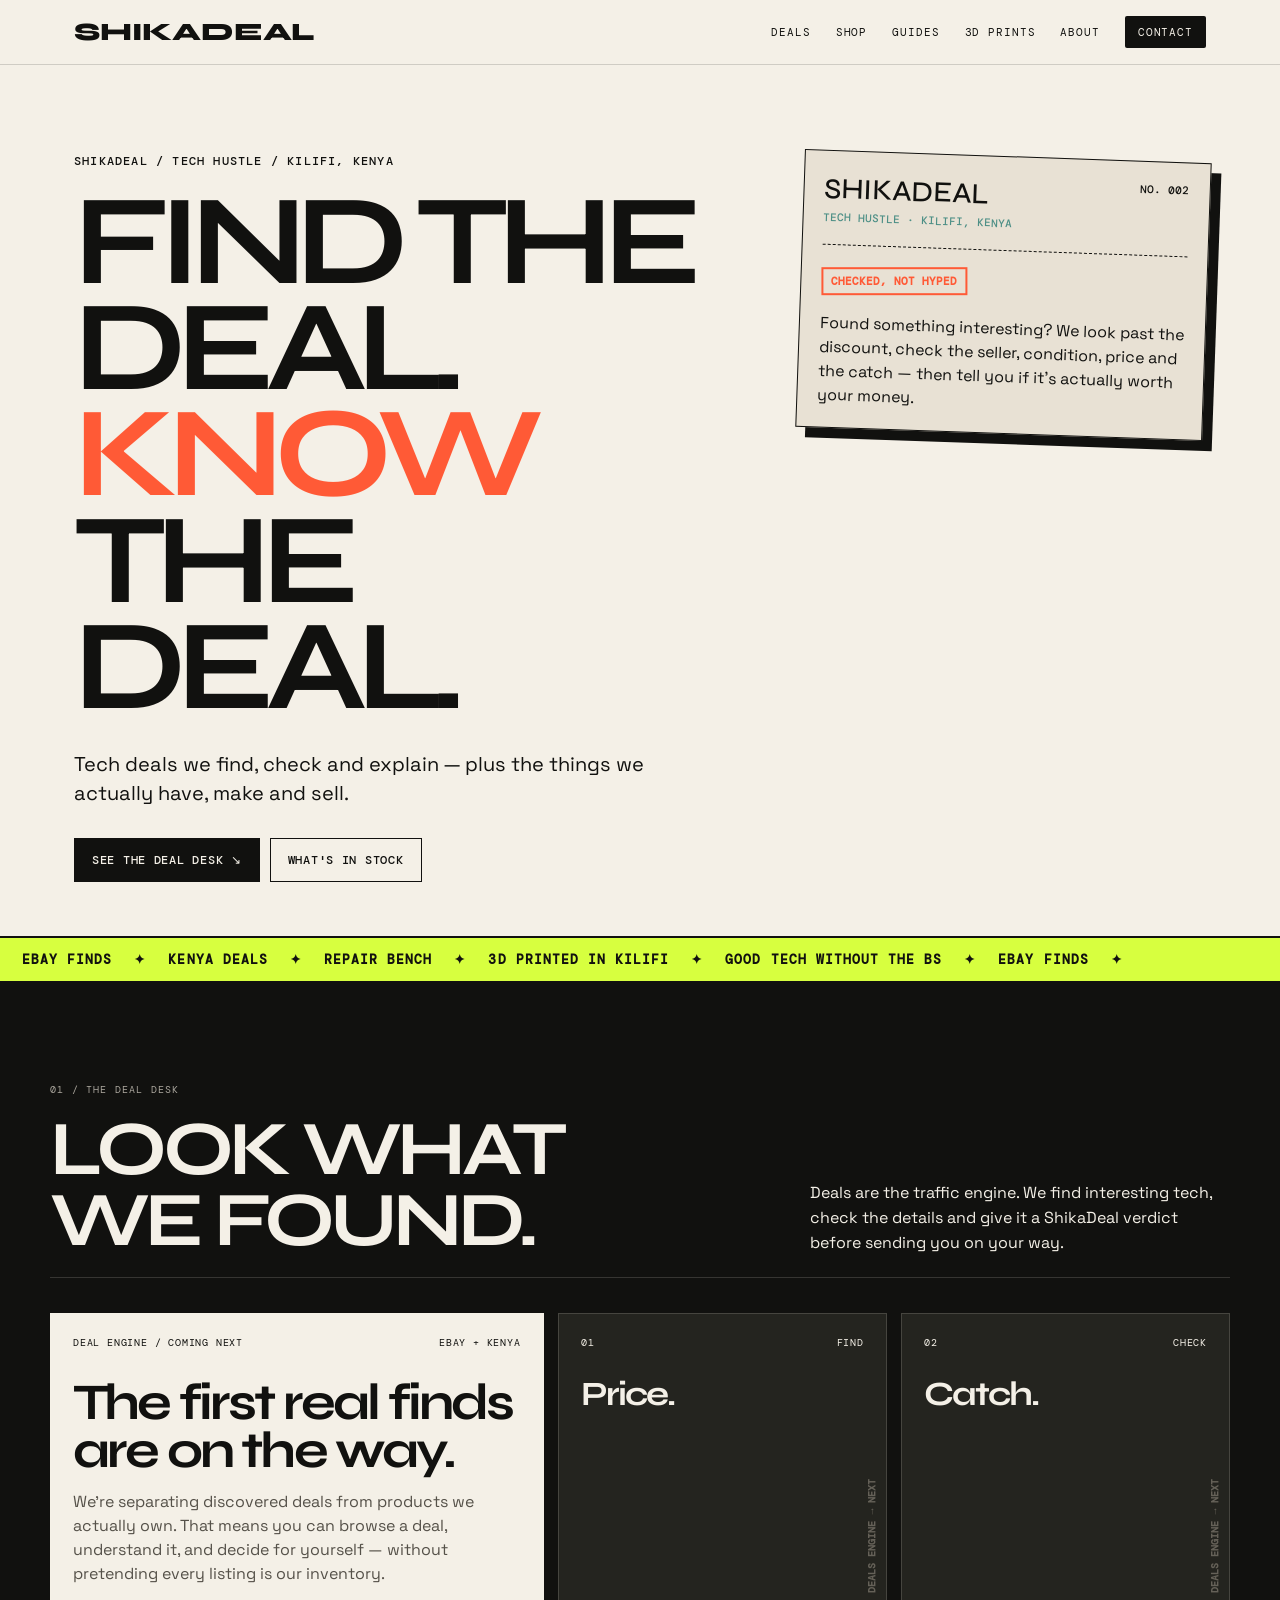
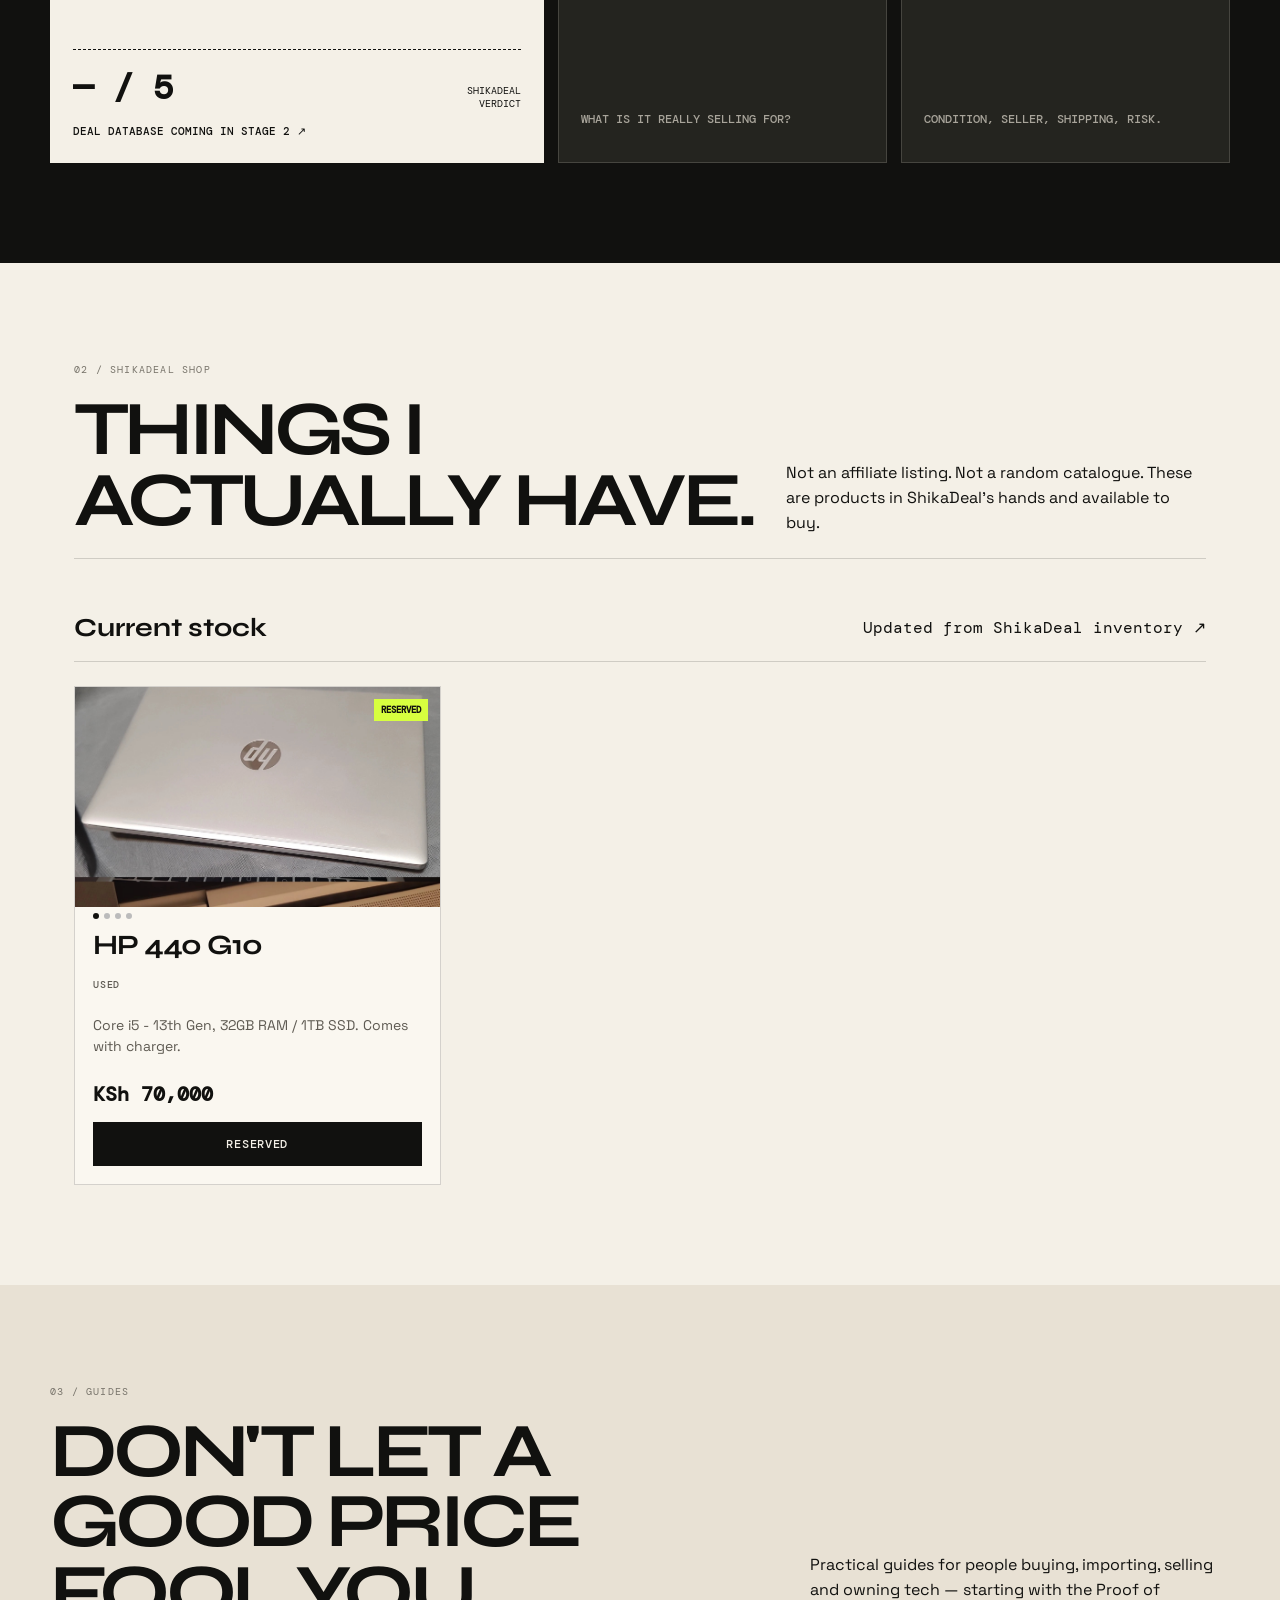
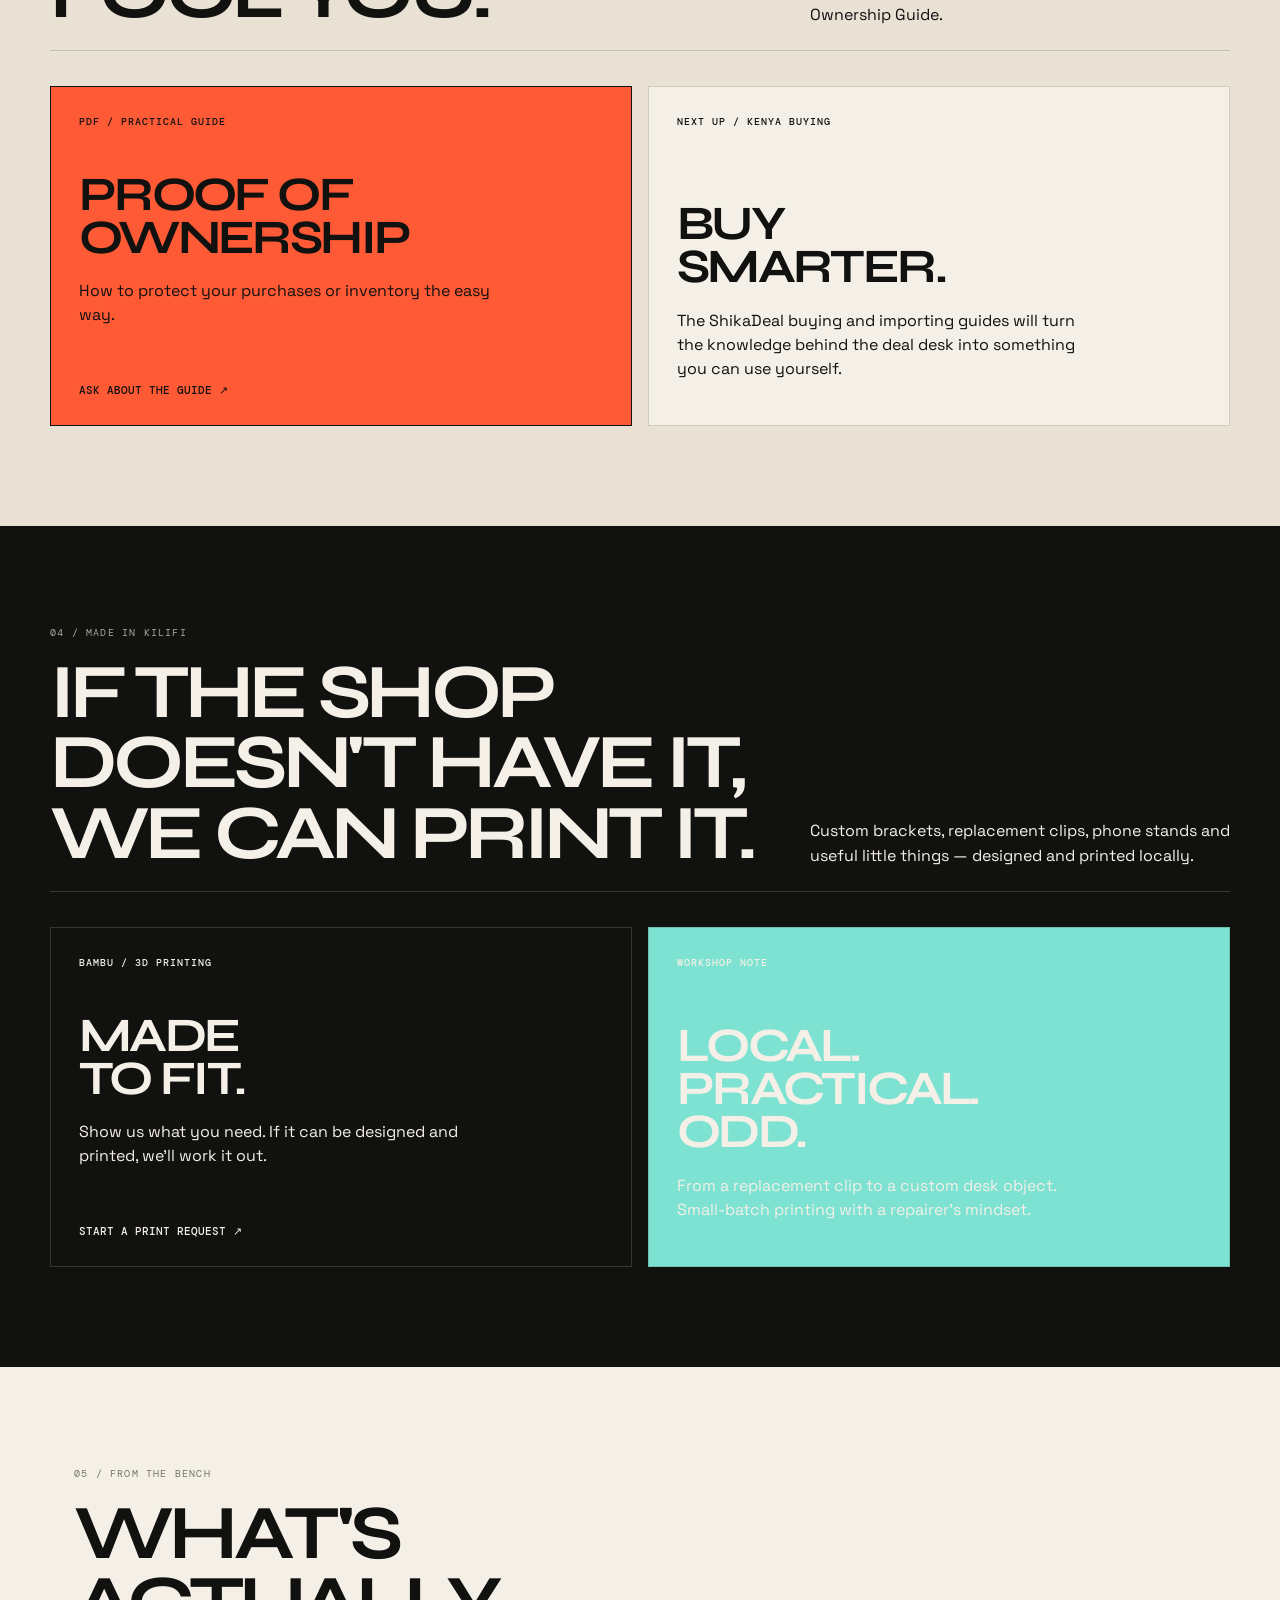
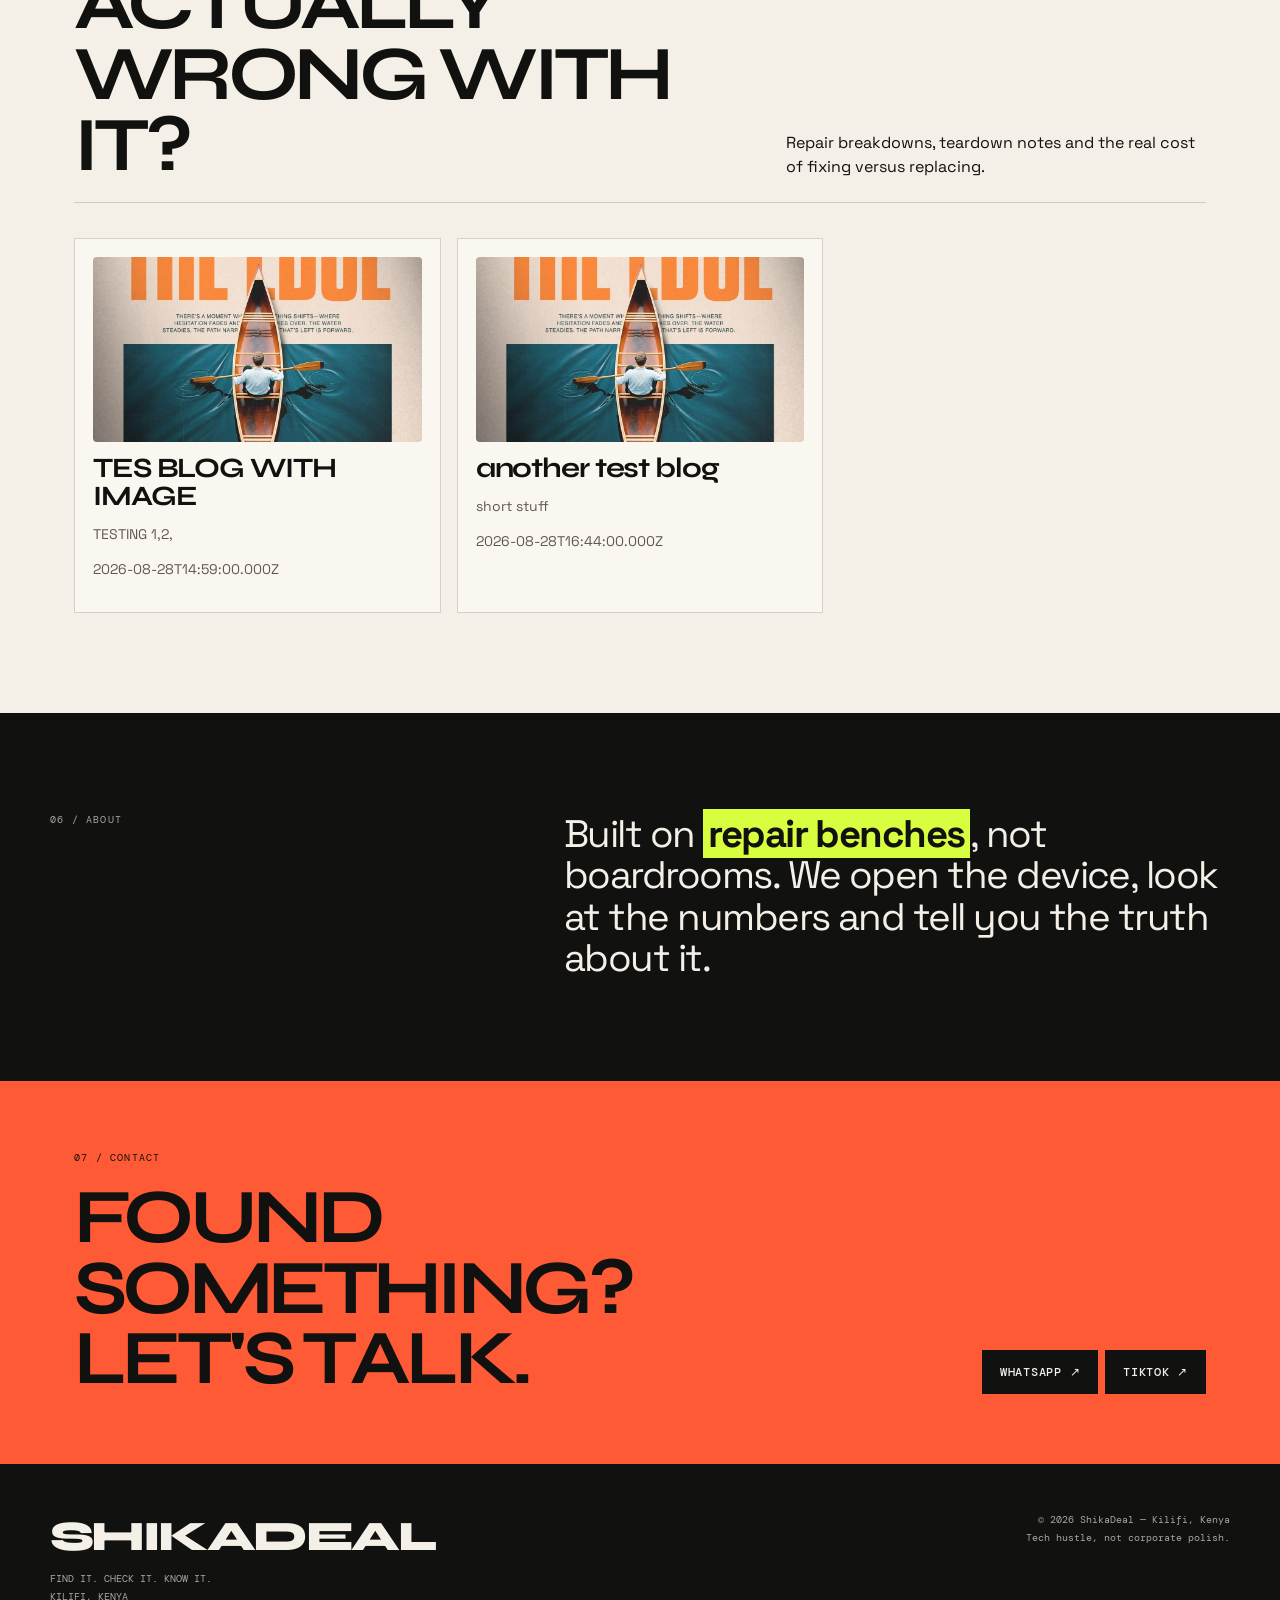
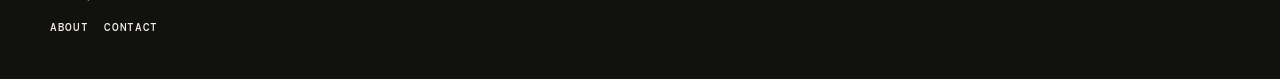
==== index.html @ 1443baba "Update index.html" ====
<!DOCTYPE html>
<html lang="en">
<head>
<meta charset="UTF-8">
<meta name="viewport" content="width=device-width, initial-scale=1.0">
<meta name="description" content="ShikaDeal — tech deals found, checked and explained from Kilifi, Kenya.">
<title>ShikaDeal — Find the deal. Know the deal.</title>
<link rel="icon" type="image/png" sizes="32x32" href="favicon-32x32.png">
<link rel="icon" type="image/png" sizes="16x16" href="favicon-16x16.png">
<link rel="icon" href="favicon.ico" sizes="any">
<link rel="apple-touch-icon" sizes="180x180" href="apple-touch-icon.png">
<link rel="icon" type="image/png" sizes="192x192" href="android-chrome-192x192.png">
<link rel="preconnect" href="https://fonts.googleapis.com">
<link rel="preconnect" href="https://fonts.gstatic.com" crossorigin>
<link href="https://fonts.googleapis.com/css2?family=DM+Mono:wght@400;500&family=Space+Grotesk:wght@400;500;600;700&family=Syne:wght@600;700;800&display=swap" rel="stylesheet">
<style>
:root{--ink:#11110f;--ink2:#191916;--paper:#f4f0e7;--paper2:#e8e1d4;--acid:#d7ff3f;--orange:#ff5a36;--blue:#7de2d1;--muted:#77736a;--line:rgba(17,17,15,.16);--darkline:rgba(244,240,231,.16)}
*{box-sizing:border-box}html{scroll-behavior:smooth;overflow-x:hidden}body{margin:0;background:var(--paper);color:var(--ink);font-family:'Space Grotesk',sans-serif;overflow-x:hidden;max-width:100vw}a{color:inherit}.mono,.eyebrow,.nav-meta,.deal-meta,.score-label,.stock-label,.footer-meta{font-family:'DM Mono',monospace}button{font:inherit}.site-header{position:sticky;top:0;z-index:50;background:rgba(244,240,231,.93);backdrop-filter:blur(14px);border-bottom:1px solid var(--line)}.nav{max-width:1180px;margin:auto;padding:16px 24px;display:flex;align-items:center;justify-content:space-between;gap:28px}.logo{font-family:'Syne',sans-serif;font-weight:800;font-size:25px;letter-spacing:-.2px;text-decoration:none}.nav-links{display:flex;gap:25px;align-items:center}.nav-links a{font-family:'DM Mono',monospace;font-size:11px;text-decoration:none;text-transform:uppercase;letter-spacing:.08em}.nav-links a:hover{text-decoration:underline;text-underline-offset:5px}.nav-cta{background:var(--ink);color:var(--paper);padding:9px 13px;border-radius:2px}.hero{max-width:1180px;margin:auto;padding:76px 24px 54px;display:grid;grid-template-columns:1.25fr .75fr;gap:48px;min-height:690px;align-items:end}.hero-kicker{font:500 12px 'DM Mono',monospace;text-transform:uppercase;letter-spacing:.1em;margin-bottom:20px}.hero h1{font-family:'Syne',sans-serif;font-size:clamp(64px,10vw,142px);line-height:.83;letter-spacing:-.075em;margin:0;max-width:850px}.hero h1 em{font-style:normal;color:var(--orange)}.hero-sub{font-size:20px;line-height:1.45;max-width:620px;margin:30px 0}.hero-actions{display:flex;gap:10px;flex-wrap:wrap}.btn{display:inline-flex;align-items:center;justify-content:center;gap:10px;padding:13px 17px;background:var(--ink);color:var(--paper);text-decoration:none;font:500 12px 'DM Mono',monospace;text-transform:uppercase;letter-spacing:.06em;border:1px solid var(--ink)}.btn:hover{transform:translateY(-2px)}.btn.alt{background:transparent;color:var(--ink)}.hero-ticket{align-self:start;margin-top:15px;border:1px solid var(--ink);background:var(--paper2);padding:20px;transform:rotate(2deg);box-shadow:10px 10px 0 var(--ink)}.ticket-top{display:flex;justify-content:space-between;font:500 11px 'DM Mono',monospace}.ticket-brand{font-family:'Syne',sans-serif;font-size:29px}.ticket-rule{border:0;border-top:1px dashed var(--ink);margin:20px 0}.stamp{display:inline-block;border:2px solid var(--orange);color:var(--orange);padding:5px 8px;font:700 11px 'DM Mono',monospace;transform:rotate(-2deg)}.ticket-copy{font-size:16px;line-height:1.5;margin:18px 0 0}.marquee{background:var(--acid);border-top:2px solid var(--ink);border-bottom:2px solid var(--ink);overflow:hidden;white-space:nowrap}.marquee-inner{display:inline-block;padding:13px 0;font:700 13px 'DM Mono',monospace;text-transform:uppercase;letter-spacing:.08em;animation:scroll 28s linear infinite}.marquee-inner span{margin:0 22px}@keyframes scroll{to{transform:translateX(-30%)}}.section{max-width:1180px;margin:auto;padding:100px 24px}.section.dark{max-width:none;background:var(--ink);color:var(--paper)}.section.dark>.section-inner{max-width:1180px;margin:auto}.section.tint{max-width:none;background:var(--paper2)}.section.tint>.section-inner{max-width:1180px;margin:auto}.eyebrow{font-size:10px;text-transform:uppercase;letter-spacing:.12em;color:var(--muted);margin:0 0 18px}.dark .eyebrow{color:#aaa69d}.section-head{display:flex;justify-content:space-between;align-items:end;gap:30px;border-bottom:1px solid var(--line);padding-bottom:22px;margin-bottom:35px}.dark .section-head{border-color:var(--darkline)}h2{font-family:'Syne',sans-serif;font-size:clamp(42px,6vw,78px);line-height:.92;letter-spacing:-.06em;margin:0;max-width:760px}.section-intro{max-width:420px;line-height:1.55;margin:0}.deal-board{display:grid;grid-template-columns:1.5fr 1fr 1fr;gap:14px}.deal-card{min-height:330px;border:1px solid var(--darkline);padding:22px;display:flex;flex-direction:column;justify-content:space-between;position:relative;overflow:hidden}.deal-card.featured{background:var(--paper);color:var(--ink);min-height:450px}.deal-card.placeholder{background:#24241f}.deal-card.placeholder:after{content:'DEALS ENGINE → NEXT';position:absolute;right:-42px;top:48%;font:700 10px 'DM Mono',monospace;transform:rotate(-90deg);color:#656158}.deal-meta{font-size:10px;text-transform:uppercase;letter-spacing:.08em;display:flex;justify-content:space-between;gap:10px}.deal-card h3{font-family:'Syne',sans-serif;font-size:clamp(30px,4vw,58px);line-height:.92;letter-spacing:-.055em;margin:30px 0 10px}.deal-card:not(.featured) h3{font-size:34px}.deal-card p{line-height:1.5;color:#a8a49a}.featured p{color:#555149}.score{display:flex;align-items:end;justify-content:space-between;border-top:1px dashed currentColor;padding-top:15px}.score-number{font:700 34px 'DM Mono',monospace}.score-label{font-size:10px;text-transform:uppercase;max-width:100px;text-align:right}.deal-note{font:500 12px 'DM Mono',monospace;text-transform:uppercase}.deal-cta{display:inline-flex;margin-top:14px;font:500 11px 'DM Mono',monospace;text-transform:uppercase;text-decoration:none}.deal-cta:hover{text-decoration:underline}.shop-grid{display:grid;grid-template-columns:repeat(3,1fr);gap:16px}.shop-intro{grid-column:span 3;display:flex;justify-content:space-between;align-items:center;padding:18px 0;border-bottom:1px solid var(--line);margin-bottom:8px}.shop-intro strong{font-family:'Syne',sans-serif;font-size:26px}.grid{display:grid;grid-template-columns:repeat(3,1fr);gap:16px}.card{border:1px solid var(--line);background:#faf7f0;padding:18px;position:relative}.product-card{display:flex;flex-direction:column}.product-gallery{display:flex;overflow-x:auto;overflow-y:hidden;height:220px;background:var(--paper2);margin:-18px -18px 18px;scroll-snap-type:x mandatory;-webkit-overflow-scrolling:touch;scrollbar-width:none}.product-gallery::-webkit-scrollbar{display:none}.product-gallery img{width:100%;min-width:100%;height:220px;object-fit:cover;scroll-snap-align:start}.gallery-dots{display:flex;gap:5px;margin:-12px 0 12px}.gallery-dots span{width:6px;height:6px;border-radius:50%;background:#bbb}.gallery-dots span.active{background:var(--ink)}.tag-corner{position:absolute;right:12px;top:12px;padding:5px 7px;background:var(--acid);font:700 9px 'DM Mono',monospace;z-index:2}.card h3{font-family:'Syne',sans-serif;font-size:28px;line-height:1;margin:0 0 9px;letter-spacing:-.04em}.card p{font-size:14px;line-height:1.5;color:#5e5a52}.condition{font:500 10px 'DM Mono',monospace!important;text-transform:uppercase;letter-spacing:.08em}.price{font:700 20px 'DM Mono',monospace;margin:10px 0 15px}.whatsapp-btn{display:inline-flex;width:max-content;padding:10px 13px;text-decoration:none;background:var(--ink);color:var(--paper);font:500 10px 'DM Mono',monospace;text-transform:uppercase}.manifesto{display:grid;grid-template-columns:.8fr 1.2fr;gap:70px;align-items:start}.manifesto-copy{font-size:clamp(25px,3vw,43px);line-height:1.08;letter-spacing:-.04em;margin:0}.manifesto-copy strong{background:var(--acid);color:var(--ink);padding:0 5px}.feature-grid{display:grid;grid-template-columns:1fr 1fr;gap:16px}.feature-card{min-height:340px;padding:28px;background:var(--paper);border:1px solid var(--line);display:flex;flex-direction:column;justify-content:space-between}.feature-card.dark-card{background:var(--ink);color:var(--paper);border-color:var(--darkline)}.feature-card.orange{background:var(--orange);color:var(--ink);border-color:var(--ink)}.feature-card h3{font-family:'Syne',sans-serif;font-size:48px;line-height:.9;letter-spacing:-.055em;margin:20px 0}.feature-card p{max-width:420px;line-height:1.5}.feature-mark{font:500 10px 'DM Mono',monospace;text-transform:uppercase;letter-spacing:.1em}.blog-grid{margin-top:35px}.contact-strip{max-width:none;background:var(--orange);border-top:2px solid var(--ink);border-bottom:2px solid var(--ink)}.contact-inner{max-width:1180px;margin:auto;padding:70px 24px;display:flex;justify-content:space-between;gap:30px;align-items:end}.contact-inner h2{max-width:720px}.contact-inner .btn{background:var(--ink);color:var(--paper);border-color:var(--ink)}footer{background:var(--ink);color:var(--paper);padding:45px 24px}.footer-inner{max-width:1180px;margin:auto;display:flex;justify-content:space-between;gap:20px;align-items:start}.footer-logo{font:800 clamp(26px,9vw,42px) 'Syne',sans-serif;letter-spacing:-.06em}.footer-meta{font-size:10px;color:#aaa69d;line-height:1.8;text-align:right}.footer-links{margin-top:14px;display:flex;gap:16px}.footer-links a{font:500 11px 'DM Mono',monospace;text-transform:uppercase;letter-spacing:.06em;text-decoration:none;color:var(--paper)}.footer-links a:hover{text-decoration:underline}.mobile-menu{display:none}
@media(max-width:850px){.nav{flex-direction:column;align-items:center;text-align:center;gap:10px}.nav-links{flex-wrap:wrap;justify-content:center;gap:14px 18px;font-size:10px}.nav-extra{display:none}.hero{grid-template-columns:1fr;padding-top:58px;min-height:auto}.hero-ticket{max-width:440px;margin:10px 0 0 12px}.deal-board{grid-template-columns:1fr}.deal-card,.deal-card.featured{min-height:330px}.shop-grid,.grid{grid-template-columns:1fr 1fr}.shop-intro{grid-column:span 2}.manifesto{grid-template-columns:1fr;gap:30px}.feature-grid{grid-template-columns:1fr}.contact-inner{align-items:start;flex-direction:column}}
@media(max-width:560px){.nav{padding:14px 18px}.hero,.section{padding-left:18px;padding-right:18px}.hero h1{font-size:clamp(58px,18vw,88px)}.hero-sub{font-size:17px}.section{padding-top:70px;padding-bottom:70px}.section-head{display:block}.section-intro{margin-top:20px}.shop-grid,.grid{grid-template-columns:1fr}.shop-intro{grid-column:span 1;display:block}.feature-card h3{font-size:40px}.contact-inner{padding-left:18px;padding-right:18px}.footer-inner{display:block}.footer-meta{text-align:left;margin-top:20px}}
<style>@media(max-width:560px){.lightbox{padding:12px}.lightbox img{max-width:100%;max-height:78vh}.lightbox-close,.lightbox-arrow{font-size:30px}}</style>
</style>
</head>
<body>
<header class="site-header"><div class="nav"><a class="logo" href="#top">SHIKADEAL</a><nav class="nav-links"><a href="#deals">Deals</a><a href="#shop">Shop</a><a href="#guides">Guides</a><a href="#prints">3D Prints</a><a class="nav-extra" href="#about">About</a><a class="nav-cta nav-extra" href="#contact">Contact</a></nav><span class="mobile-menu">KILIFI / KE</span></div></header>
<main>
<section class="hero" id="top"><div><p class="hero-kicker">ShikaDeal / Tech Hustle / Kilifi, Kenya</p><h1>FIND THE<br>DEAL.<br><em>KNOW</em> THE<br>DEAL.</h1><p class="hero-sub">Tech deals we find, check and explain — plus the things we actually have, make and sell.</p><div class="hero-actions"><a class="btn" href="#deals">See the deal desk ↘</a><a class="btn alt" href="#shop">What's in stock</a></div></div><aside class="hero-ticket"><div class="ticket-top"><span class="ticket-brand">SHIKADEAL</span><span>NO. 002</span></div><div class="ticket-top" style="margin-top:4px;color:#4d8f86">TECH HUSTLE · KILIFI, KENYA</div><hr class="ticket-rule"><span class="stamp">CHECKED, NOT HYPED</span><p class="ticket-copy">Found something interesting? We look past the discount, check the seller, condition, price and the catch — then tell you if it's actually worth your money.</p></aside></section>
<div class="marquee"><div class="marquee-inner"><span>EBAY FINDS</span>✦<span>KENYA DEALS</span>✦<span>REPAIR BENCH</span>✦<span>3D PRINTED IN KILIFI</span>✦<span>GOOD TECH WITHOUT THE BS</span>✦<span>EBAY FINDS</span>✦</div></div>
<section class="section dark" id="deals"><div class="section-inner"><div class="section-head"><div><p class="eyebrow">01 / The deal desk</p><h2>LOOK WHAT<br>WE FOUND.</h2></div><p class="section-intro">Deals are the traffic engine. We find interesting tech, check the details and give it a ShikaDeal verdict before sending you on your way.</p></div><div class="deal-board"><article class="deal-card featured"><div><div class="deal-meta"><span>Deal engine / Coming next</span><span>eBay + Kenya</span></div><h3>The first real finds are on the way.</h3><p>We're separating discovered deals from products we actually own. That means you can browse a deal, understand it, and decide for yourself — without pretending every listing is our inventory.</p></div><div><div class="score"><span class="score-number">— / 5</span><span class="score-label">ShikaDeal verdict</span></div><span class="deal-cta">Deal database coming in Stage 2 ↗</span></div></article><article class="deal-card placeholder"><div><div class="deal-meta"><span>01</span><span>Find</span></div><h3>Price.</h3></div><p class="deal-note">What is it really selling for?</p></article><article class="deal-card placeholder"><div><div class="deal-meta"><span>02</span><span>Check</span></div><h3>Catch.</h3></div><p class="deal-note">Condition, seller, shipping, risk.</p></article></div></div></section>
<section class="section" id="shop"><div class="section-head"><div><p class="eyebrow">02 / ShikaDeal shop</p><h2>THINGS I<br>ACTUALLY HAVE.</h2></div><p class="section-intro">Not an affiliate listing. Not a random catalogue. These are products in ShikaDeal's hands and available to buy.</p></div><div class="shop-grid"><div class="shop-intro"><strong>Current stock</strong><span class="stock-label">Updated from ShikaDeal inventory ↗</span></div><div class="grid" id="product-grid" style="grid-column:1/-1"></div></div></section>
<section class="section tint" id="guides"><div class="section-inner"><div class="section-head"><div><p class="eyebrow">03 / Guides</p><h2>DON'T LET A<br>GOOD PRICE FOOL YOU.</h2></div><p class="section-intro">Practical guides for people buying, importing, selling and owning tech — starting with the Proof of Ownership Guide.</p></div><div class="feature-grid"><article class="feature-card orange"><span class="feature-mark">PDF / PRACTICAL GUIDE</span><div><h3>PROOF OF<br>OWNERSHIP</h3><p>How to protect your purchases or inventory the easy way.</p></div><a class="deal-cta" href="#contact">Ask about the guide ↗</a></article><article class="feature-card"><span class="feature-mark">NEXT UP / KENYA BUYING</span><div><h3>BUY<br>SMARTER.</h3><p>The ShikaDeal buying and importing guides will turn the knowledge behind the deal desk into something you can use yourself.</p></div></article></div></div></section>
<section class="section dark" id="prints"><div class="section-inner"><div class="section-head"><div><p class="eyebrow">04 / Made in Kilifi</p><h2>IF THE SHOP<br>DOESN'T HAVE IT,<br>WE CAN PRINT IT.</h2></div><p class="section-intro">Custom brackets, replacement clips, phone stands and useful little things — designed and printed locally.</p></div><div class="feature-grid"><article class="feature-card dark-card"><span class="feature-mark">BAMBU / 3D PRINTING</span><div><h3>MADE<br>TO FIT.</h3><p>Show us what you need. If it can be designed and printed, we'll work it out.</p></div><a class="deal-cta" href="#contact">Start a print request ↗</a></article><article class="feature-card" style="background:var(--blue)"><span class="feature-mark">WORKSHOP NOTE</span><div><h3>LOCAL.<br>PRACTICAL.<br>ODD.</h3><p>From a replacement clip to a custom desk object. Small-batch printing with a repairer's mindset.</p></div></article></div></div></section>
<section class="section" id="blog"><div class="section-head"><div><p class="eyebrow">05 / From the bench</p><h2>WHAT'S ACTUALLY<br>WRONG WITH IT?</h2></div><p class="section-intro">Repair breakdowns, teardown notes and the real cost of fixing versus replacing.</p></div><div class="grid blog-grid" id="blog-grid"><div class="card"><h3>Loading...</h3><p>Loading the latest posts.</p></div></div></section>
<section class="section dark" id="about"><div class="section-inner"><div class="manifesto"><p class="eyebrow">06 / About</p><p class="manifesto-copy">Built on <strong>repair benches</strong>, not boardrooms. We open the device, look at the numbers and tell you the truth about it.</p></div></div></section>
<section class="contact-strip" id="contact"><div class="contact-inner"><div><p class="eyebrow" style="color:#11110f">07 / Contact</p><h2>FOUND SOMETHING?<br>LET'S TALK.</h2></div><div><a class="btn" href="https://wa.me/254795761999" target="_blank" rel="noopener">WhatsApp ↗</a><a class="btn" style="margin-left:7px" href="https://www.tiktok.com/@shikadeal.com" target="_blank" rel="noopener">TikTok ↗</a></div></div></section>
</main>
<footer><div class="footer-inner"><div><div class="footer-logo">SHIKADEAL</div><div class="footer-meta" style="text-align:left;margin-top:8px">FIND IT. CHECK IT. KNOW IT.<br>KILIFI, KENYA</div><div class="footer-links"><a href="#about">About</a><a href="#contact">Contact</a></div></div><div class="footer-meta">© <span id="opened"></span><br>Tech hustle, not corporate polish.</div></div></footer>
<div class="lightbox" id="lightbox"><div class="lightbox-content"><button class="lightbox-close" id="lightbox-close" aria-label="Close">×</button><button class="lightbox-arrow lightbox-prev" id="lightbox-prev">‹</button><img id="lightbox-img" alt=""><button class="lightbox-arrow lightbox-next" id="lightbox-next">›</button><div class="lightbox-counter" id="lightbox-counter"></div></div></div>
<style>.lightbox{display:none;position:fixed;inset:0;background:rgba(0,0,0,.92);z-index:100;align-items:center;justify-content:center;padding:30px}.lightbox.open{display:flex}.lightbox-content{position:relative;max-width:1000px;width:100%;text-align:center}.lightbox img{max-width:90%;max-height:80vh}.lightbox-close,.lightbox-arrow{position:absolute;background:none;border:0;color:white;font-size:38px;cursor:pointer}.lightbox-close{right:0;top:-20px}.lightbox-prev{left:0;top:50%}.lightbox-next{right:0;top:50%}.lightbox-counter{color:white;font:12px 'DM Mono',monospace;margin-top:10px}</style><script>


    /* =======================================================
       FOOTER YEAR
    ======================================================== */

    const opened =
      document.getElementById('opened');


    const today =
      new Date();


    opened.textContent = today.getFullYear() + ' ShikaDeal — Kilifi, Kenya';



    /* =======================================================
       LIGHTBOX ELEMENTS
    ======================================================== */

    const lightbox =
      document.getElementById('lightbox');


    const lightboxImg =
      document.getElementById('lightbox-img');


    const lightboxClose =
      document.getElementById('lightbox-close');


    const lightboxPrev =
      document.getElementById('lightbox-prev');


    const lightboxNext =
      document.getElementById('lightbox-next');


    const lightboxCounter =
      document.getElementById(
        'lightbox-counter'
      );


    let currentImages = [];

    let currentImageIndex = 0;



    /* =======================================================
       LOAD PRODUCTS FROM JSON
    ======================================================== */

    async function loadProducts() {

      const productGrid =
        document.getElementById(
          'product-grid'
        );


      try {

        const response =
          await fetch(
            'data/products.json?v=' + Date.now(), {
              cache: 'no-store'
            });


        if (!response.ok) {

          throw new Error(
            'Could not load products.json'
          );

        }


        const products =
          await response.json();


        if (!Array.isArray(products)) {

          throw new Error(
            'products.json must contain an array'
          );

        }


        productGrid.innerHTML = '';


        if (products.length === 0) {

          productGrid.innerHTML = `
            <div class="card">
              <h3>No deals yet</h3>
              <p>
                New listings are being prepared.
                Check back soon.
              </p>
            </div>
          `;

          return;

        }


        products.forEach(product => {

          const card =
            createProductCard(product);


          productGrid.appendChild(card);

        });


        initialiseProductFeatures();


      } catch (error) {

        console.error(
          'Product loading error:',
          error
        );


        productGrid.innerHTML = `
          <div class="card">
            <h3>
              Deals temporarily unavailable
            </h3>

            <p>
              We're having trouble loading
              the current listings. Please
              check back shortly.
            </p>
          </div>
        `;

      }

    }

  /* =========================================================
   LOAD BLOG FROM JSON
========================================================= */

async function loadBlog() {

  const blogGrid =
    document.getElementById('blog-grid');


  try {

    const response =
      await fetch(
        'data/blog.json?v=' + Date.now(),
        {
          cache: 'no-store'
        }
      );


    if (!response.ok) {

      throw new Error(
        'Could not load blog.json'
      );

    }


    const posts =
      await response.json();


    if (!Array.isArray(posts)) {

      throw new Error(
        'blog.json must contain an array'
      );

    }


    blogGrid.innerHTML = '';


    /* ---------------------------------------------
       ONLY SHOW PUBLISHED POSTS
    --------------------------------------------- */

    const publishedPosts =
      posts.filter(
        post =>
          post.status === 'published'
      );


    if (!publishedPosts.length) {

      blogGrid.innerHTML = `
        <div class="card">
          <h3>No posts yet</h3>
          <p>
            New repair notes and buying guides
            are coming soon.
          </p>
        </div>
      `;

      return;

    }


    /* ---------------------------------------------
       DISPLAY POSTS
    --------------------------------------------- */

    publishedPosts.forEach(
      post => {

        const card =
          createBlogCard(post);

        blogGrid.appendChild(card);

      }
    );


  } catch (error) {

    console.error(
      'Blog loading error:',
      error
    );


    blogGrid.innerHTML = `
      <div class="card">
        <h3>
          Blog temporarily unavailable
        </h3>

        <p>
          We're having trouble loading
          the latest posts. Please check
          back shortly.
        </p>
      </div>
    `;

  }

}

  
  /* =========================================================
   CREATE BLOG CARD
========================================================= */

function createBlogCard(post) {

  const card =
    document.createElement('article');

  card.className =
    'card blog-card';


  /* ---------------------------------------------
     BLOG ID
  --------------------------------------------- */

  const blogId =
    post.id;

  if (
    blogId === undefined ||
    blogId === null ||
    blogId === ''
  ) {

    console.warn(
      'Blog post has no ID:',
      post
    );

  }


  /* ---------------------------------------------
     BLOG URL
  --------------------------------------------- */

  const blogUrl =
    `blog.html?id=${encodeURIComponent(blogId)}`;


  /* ---------------------------------------------
     COVER IMAGE
  --------------------------------------------- */

  if (post.coverImage) {

    const imageLink =
      document.createElement('a');

    imageLink.href =
      blogUrl;

    imageLink.setAttribute(
      'aria-label',
      `Read ${post.title || 'blog post'}`
    );


    const image =
      document.createElement('img');

    image.src =
      post.coverImage;

    image.alt =
      post.title || 'Blog post';

    image.loading =
      'lazy';

    image.decoding =
      'async';

    image.style.width =
      '100%';

    image.style.aspectRatio =
      '16 / 9';

    image.style.objectFit =
      'cover';

    image.style.borderRadius =
      '4px';

    image.style.display =
      'block';

    image.style.marginBottom =
      '12px';

    image.style.cursor =
      'pointer';


    imageLink.appendChild(image);

    card.appendChild(imageLink);

  }


  /* ---------------------------------------------
     TITLE
  --------------------------------------------- */

  const title =
    document.createElement('h3');


  const titleLink =
    document.createElement('a');

  titleLink.href =
    blogUrl;

  titleLink.textContent =
    post.title || 'Untitled post';

  titleLink.style.textDecoration =
    'none';

  titleLink.style.color =
    'inherit';


  titleLink.addEventListener(
    'mouseenter',
    () => {
      titleLink.style.color =
        'var(--signal)';
    }
  );


  titleLink.addEventListener(
    'mouseleave',
    () => {
      titleLink.style.color =
        'inherit';
    }
  );


  title.appendChild(titleLink);

  card.appendChild(title);


  /* ---------------------------------------------
     EXCERPT
  --------------------------------------------- */

  const description =
    document.createElement('p');


  description.textContent =
    post.excerpt ||
    post.description ||
    '';


  card.appendChild(description);


  /* ---------------------------------------------
     DATE
  --------------------------------------------- */

  if (post.date) {

    const date =
      document.createElement('p');


    date.className =
      'blog-date';


    date.textContent =
      formatBlogDate(
        post.date
      );


    card.appendChild(date);

  }


  return card;

}



  /* =========================================================
     BLOG DATE
  ========================================================= */
  
  function formatBlogDate(dateString){
  
    const date =
      new Date(dateString + 'T00:00:00');
  
    if(Number.isNaN(date.getTime())){
  
      return dateString;
  
    }
  
    return date.toLocaleDateString(
      'en-KE',
      {
        day:'numeric',
        month:'short',
        year:'numeric'
      }
    );
  
  }


    /* =======================================================
       CREATE PRODUCT CARD
    ======================================================== */

    function createProductCard(product) {

      const card =
        document.createElement('div');


      card.className =
        'card product-card';


      card.dataset.status =
        product.status || 'available';



      /* -----------------------------
         STATUS BADGE
      ----------------------------- */

      const badge =
        document.createElement('span');


      badge.className =
        'tag-corner status-badge';


      badge.textContent =
        getStatusLabel(
          product.status
        );


      card.appendChild(badge);



      /* -----------------------------
         GALLERY
      ----------------------------- */

      const gallery =
        document.createElement('div');


      gallery.className =
        'product-gallery';


      const images =
        Array.isArray(product.images)
          ? product.images
          : [];


      images.forEach(
        (image, index) => {

          const img =
            document.createElement('img');


          img.src =
            image;


          img.alt =
            `${product.name} image ${index + 1}`;


          img.loading =
            index === 0
              ? 'eager'
              : 'lazy';


          img.decoding =
            'async';


          gallery.appendChild(img);

        }
      );


      card.appendChild(gallery);



      /* -----------------------------
         DOTS
      ----------------------------- */

      if (images.length > 1) {

        const dots =
          document.createElement('div');


        dots.className =
          'gallery-dots';


        images.forEach(
          (image, index) => {

            const dot =
              document.createElement('span');


            if (index === 0) {

              dot.classList.add(
                'active'
              );

            }


            dot.setAttribute(
              'aria-label',
              `Show image ${index + 1}`
            );


            dots.appendChild(dot);

          }
        );


        card.appendChild(dots);

      }



      /* -----------------------------
         PRODUCT NAME
      ----------------------------- */

      const title =
        document.createElement('h3');


      title.textContent =
        product.name || 'Unnamed product';


      card.appendChild(title);



      /* -----------------------------
         CONDITION
      ----------------------------- */

      if (product.condition) {

        const condition =
          document.createElement('p');


        condition.className =
          'condition';


        condition.textContent =
          product.condition;


        card.appendChild(condition);

      }



      /* -----------------------------
         DESCRIPTION
      ----------------------------- */

      const description =
        document.createElement('p');


      description.textContent =
        product.description || '';


      card.appendChild(description);



      /* -----------------------------
         PRICE
      ----------------------------- */

      const price =
        document.createElement('span');


      price.className =
        'price';


      price.textContent =
        formatPrice(
          product.price
        );


      card.appendChild(price);



      /* -----------------------------
         WHATSAPP
      ----------------------------- */

      const whatsapp =
        document.createElement('a');


      whatsapp.className =
        'btn whatsapp-btn';


      whatsapp.textContent =
        'WhatsApp';


      whatsapp.href =
        '#';


      whatsapp.dataset.product =
        product.name || 'this item';


      whatsapp.dataset.price =
        formatPrice(
          product.price
        );


      whatsapp.target =
        '_blank';


      whatsapp.rel =
        'noopener';


      card.appendChild(whatsapp);


      return card;

    }



    /* =======================================================
       STATUS LABEL
    ======================================================== */

    function getStatusLabel(status) {

      if (status === 'sold') {

        return 'SOLD';

      }


      if (status === 'reserved') {

        return 'RESERVED';

      }


      return 'AVAILABLE';

    }



    /* =======================================================
       FORMAT PRICE
    ======================================================== */

    function formatPrice(price) {

      if (
        price === undefined ||
        price === null ||
        price === ''
      ) {

        return '';

      }


      const number =
        Number(price);


      if (Number.isNaN(number)) {

        return price;

      }


      return (
        'KSh ' +
        number.toLocaleString('en-KE')
      );

    }



    /* =======================================================
       INITIALISE EVERYTHING
    ======================================================== */

    function initialiseProductFeatures() {

      initialiseGalleries();

      initialiseWhatsApp();

      initialiseStatuses();

    }



    /* =======================================================
       SHOW LIGHTBOX IMAGE
    ======================================================== */

    function showLightboxImage(index) {

      if (!currentImages.length) {

        return;

      }


      currentImageIndex =
        index;


      const image =
        currentImages[
          currentImageIndex
        ];


      lightboxImg.src =
        image.src;


      lightboxImg.alt =
        image.alt;


      lightboxCounter.textContent =
        `${currentImageIndex + 1} / ${currentImages.length}`;


      if (currentImages.length <= 1) {

        lightboxPrev.style.display =
          'none';


        lightboxNext.style.display =
          'none';

      } else {

        lightboxPrev.style.display =
          'flex';


        lightboxNext.style.display =
          'flex';

      }

    }



    /* =======================================================
       INITIALISE GALLERIES
    ======================================================== */

    function initialiseGalleries() {

      document
        .querySelectorAll(
          '.product-gallery'
        )
        .forEach(gallery => {


          const images =
            Array.from(
              gallery.querySelectorAll('img')
            );


          if (!images.length) {

            gallery.style.display =
              'none';

            return;

          }



          /* -----------------------------
             IMAGE CLICK / LIGHTBOX
          ----------------------------- */

          images.forEach(
            (img, index) => {

              img.addEventListener(
                'click',
                event => {

                  event.stopPropagation();


                  currentImages =
                    images;


                  currentImageIndex =
                    index;


                  lightbox.classList.add(
                    'open'
                  );


                  showLightboxImage(
                    index
                  );

                }
              );

            }
          );



          /* -----------------------------
             DOTS
          ----------------------------- */

          const dotsContainer =
            gallery.nextElementSibling;


          if (
            !dotsContainer ||
            !dotsContainer.classList.contains(
              'gallery-dots'
            )
          ) {

            return;

          }


          const dots =
            Array.from(
              dotsContainer.querySelectorAll(
                'span'
              )
            );


          if (!dots.length) {

            return;

          }



          /* -----------------------------
             DETERMINE CURRENT IMAGE
          ----------------------------- */

          function updateDots() {

            if (!images.length) {

              return;

            }


            const firstImage =
              images[0];


            const imageWidth =
              firstImage.offsetWidth;


            if (!imageWidth) {

              return;

            }


            const gap =
              parseFloat(
                getComputedStyle(
                  gallery
                ).gap
              ) || 0;


            const step =
              imageWidth + gap;


            let index =
              Math.round(
                gallery.scrollLeft /
                step
              );


            if (index < 0) {

              index = 0;

            }


            if (
              index >= images.length
            ) {

              index =
                images.length - 1;

            }


            dots.forEach(
              (dot, dotIndex) => {

                dot.classList.toggle(
                  'active',
                  dotIndex === index
                );

              }
            );

          }



          gallery.addEventListener(
            'scroll',
            updateDots,
            {
              passive: true
            }
          );



          /* -----------------------------
             DOT CLICK
          ----------------------------- */

          dots.forEach(
            (dot, index) => {

              dot.addEventListener(
                'click',
                event => {

                  event.stopPropagation();


                  const image =
                    images[index];


                  if (!image) {

                    return;

                  }


                  gallery.scrollTo({

                    left:
                      image.offsetLeft,

                    behavior:
                      'smooth'

                  });

                }
              );

            }
          );


          updateDots();

        });

    }



    /* =======================================================
       LIGHTBOX NEXT
    ======================================================== */

    lightboxNext.addEventListener(
      'click',
      event => {

        event.stopPropagation();


        if (!currentImages.length) {

          return;

        }


        currentImageIndex++;


        if (
          currentImageIndex >=
          currentImages.length
        ) {

          currentImageIndex = 0;

        }


        showLightboxImage(
          currentImageIndex
        );

      }
    );



    /* =======================================================
       LIGHTBOX PREVIOUS
    ======================================================== */

    lightboxPrev.addEventListener(
      'click',
      event => {

        event.stopPropagation();


        if (!currentImages.length) {

          return;

        }


        currentImageIndex--;


        if (currentImageIndex < 0) {

          currentImageIndex =
            currentImages.length - 1;

        }


        showLightboxImage(
          currentImageIndex
        );

      }
    );



    /* =======================================================
       CLOSE LIGHTBOX
    ======================================================== */

    function closeLightbox() {

      lightbox.classList.remove(
        'open'
      );


      lightboxImg.src = '';

    }


    lightboxClose.addEventListener(
      'click',
      event => {

        event.stopPropagation();

        closeLightbox();

      }
    );


    lightbox.addEventListener(
      'click',
      event => {

        if (
          event.target === lightbox
        ) {

          closeLightbox();

        }

      }
    );


    document
      .querySelector(
        '.lightbox-content'
      )
      .addEventListener(
        'click',
        event => {

          if (
            event.target.classList.contains(
              'lightbox-content'
            )
          ) {

            closeLightbox();

          }

        }
      );



    /* =======================================================
       KEYBOARD CONTROLS
    ======================================================== */

    document.addEventListener(
      'keydown',
      event => {

        if (
          !lightbox.classList.contains(
            'open'
          )
        ) {

          return;

        }


        if (event.key === 'Escape') {

          closeLightbox();

        }


        if (event.key === 'ArrowRight') {

          lightboxNext.click();

        }


        if (event.key === 'ArrowLeft') {

          lightboxPrev.click();

        }

      }
    );



    /* =======================================================
       TOUCH / SWIPE LIGHTBOX
    ======================================================== */

    let touchStartX = 0;

    let touchEndX = 0;


    lightbox.addEventListener(
      'touchstart',
      event => {

        touchStartX =
          event.changedTouches[0].screenX;

      },
      {
        passive: true
      }
    );


    lightbox.addEventListener(
      'touchend',
      event => {

        touchEndX =
          event.changedTouches[0].screenX;


        handleSwipe();

      },
      {
        passive: true
      }
    );


    function handleSwipe() {

      const swipeDistance =
        touchEndX -
        touchStartX;


      if (
        Math.abs(swipeDistance) < 50
      ) {

        return;

      }


      if (swipeDistance < 0) {

        lightboxNext.click();

      }


      if (swipeDistance > 0) {

        lightboxPrev.click();

      }

    }



    /* =======================================================
       WHATSAPP PRODUCT LINKS
    ======================================================== */

    function initialiseWhatsApp() {

      document
        .querySelectorAll(
          '.whatsapp-btn'
        )
        .forEach(button => {


          const product =
            button.dataset.product;


          const price =
            button.dataset.price;


          const message =
            `Hi, I'm interested in the ${product} (${price}). Is it still available?`;


          button.href =
            `https://wa.me/254795761999?text=${
              encodeURIComponent(message)
            }`;

        });

    }



    /* =======================================================
       PRODUCT STATUS
    ======================================================== */

    function initialiseStatuses() {

      document
        .querySelectorAll(
          '.product-card'
        )
        .forEach(card => {


          const status =
            card.dataset.status;


          const badge =
            card.querySelector(
              '.status-badge'
            );


          const whatsapp =
            card.querySelector(
              '.whatsapp-btn'
            );


          if (!badge) {

            return;

          }



          /* -----------------------------
             AVAILABLE
          ----------------------------- */

          if (status === 'available') {

            badge.textContent =
              'AVAILABLE';

            return;

          }



          /* -----------------------------
             RESERVED
          ----------------------------- */

          if (status === 'reserved') {

            badge.textContent =
              'RESERVED';


            if (whatsapp) {

              whatsapp.textContent =
                'Reserved';


              whatsapp.classList.add(
                'reserved-btn'
              );


              whatsapp.removeAttribute(
                'href'
              );


              whatsapp.removeAttribute(
                'target'
              );


              whatsapp.removeAttribute(
                'rel'
              );


              whatsapp.classList.remove(
                'whatsapp-btn'
              );

            }


            return;

          }



          /* -----------------------------
             SOLD
          ----------------------------- */

          if (status === 'sold') {

            badge.textContent =
              'SOLD';


            if (whatsapp) {

              whatsapp.textContent =
                'Sold';


              whatsapp.classList.add(
                'sold-btn'
              );


              whatsapp.removeAttribute(
                'href'
              );


              whatsapp.removeAttribute(
                'target'
              );


              whatsapp.removeAttribute(
                'rel'
              );


              whatsapp.classList.remove(
                'whatsapp-btn'
              );

            }

          }

        });

    }



    /* =======================================================
       START WEBSITE
    ======================================================== */

    loadProducts();
    loadBlog();

  </script>
</body>
</html>
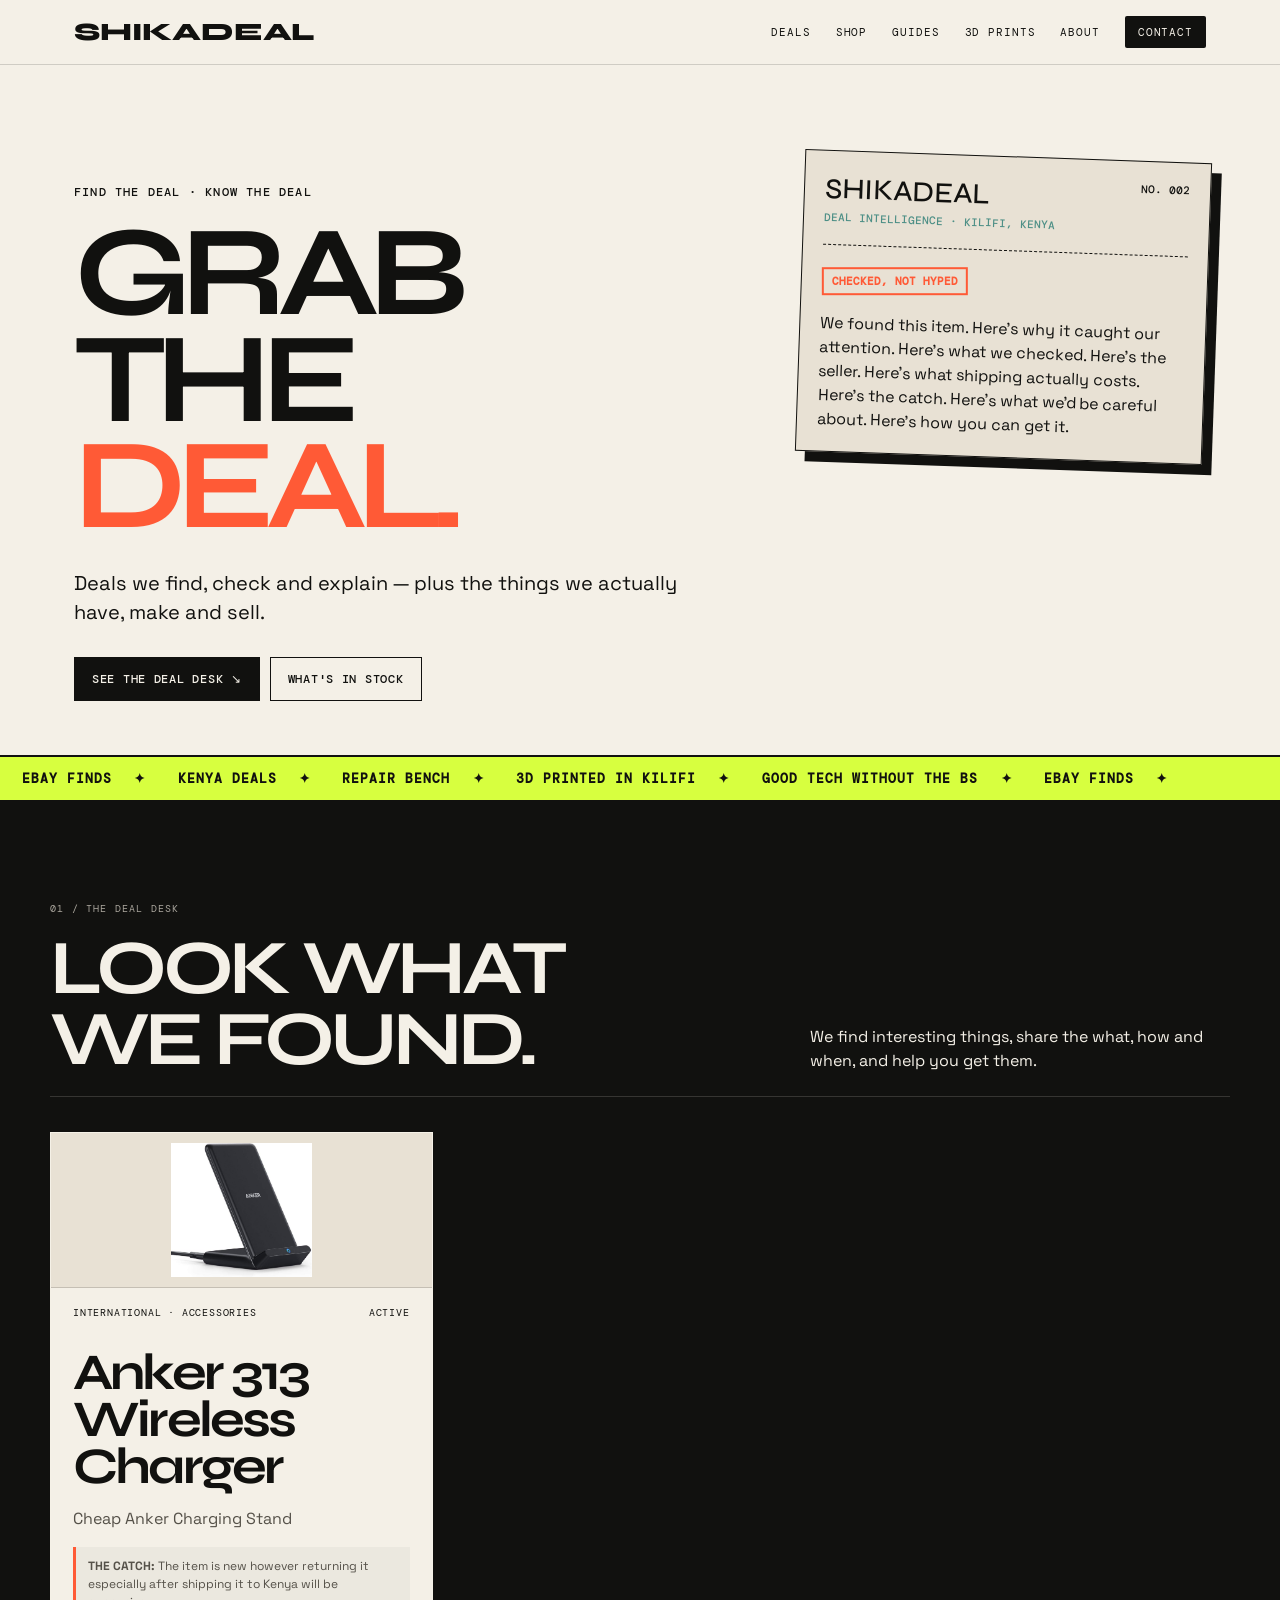
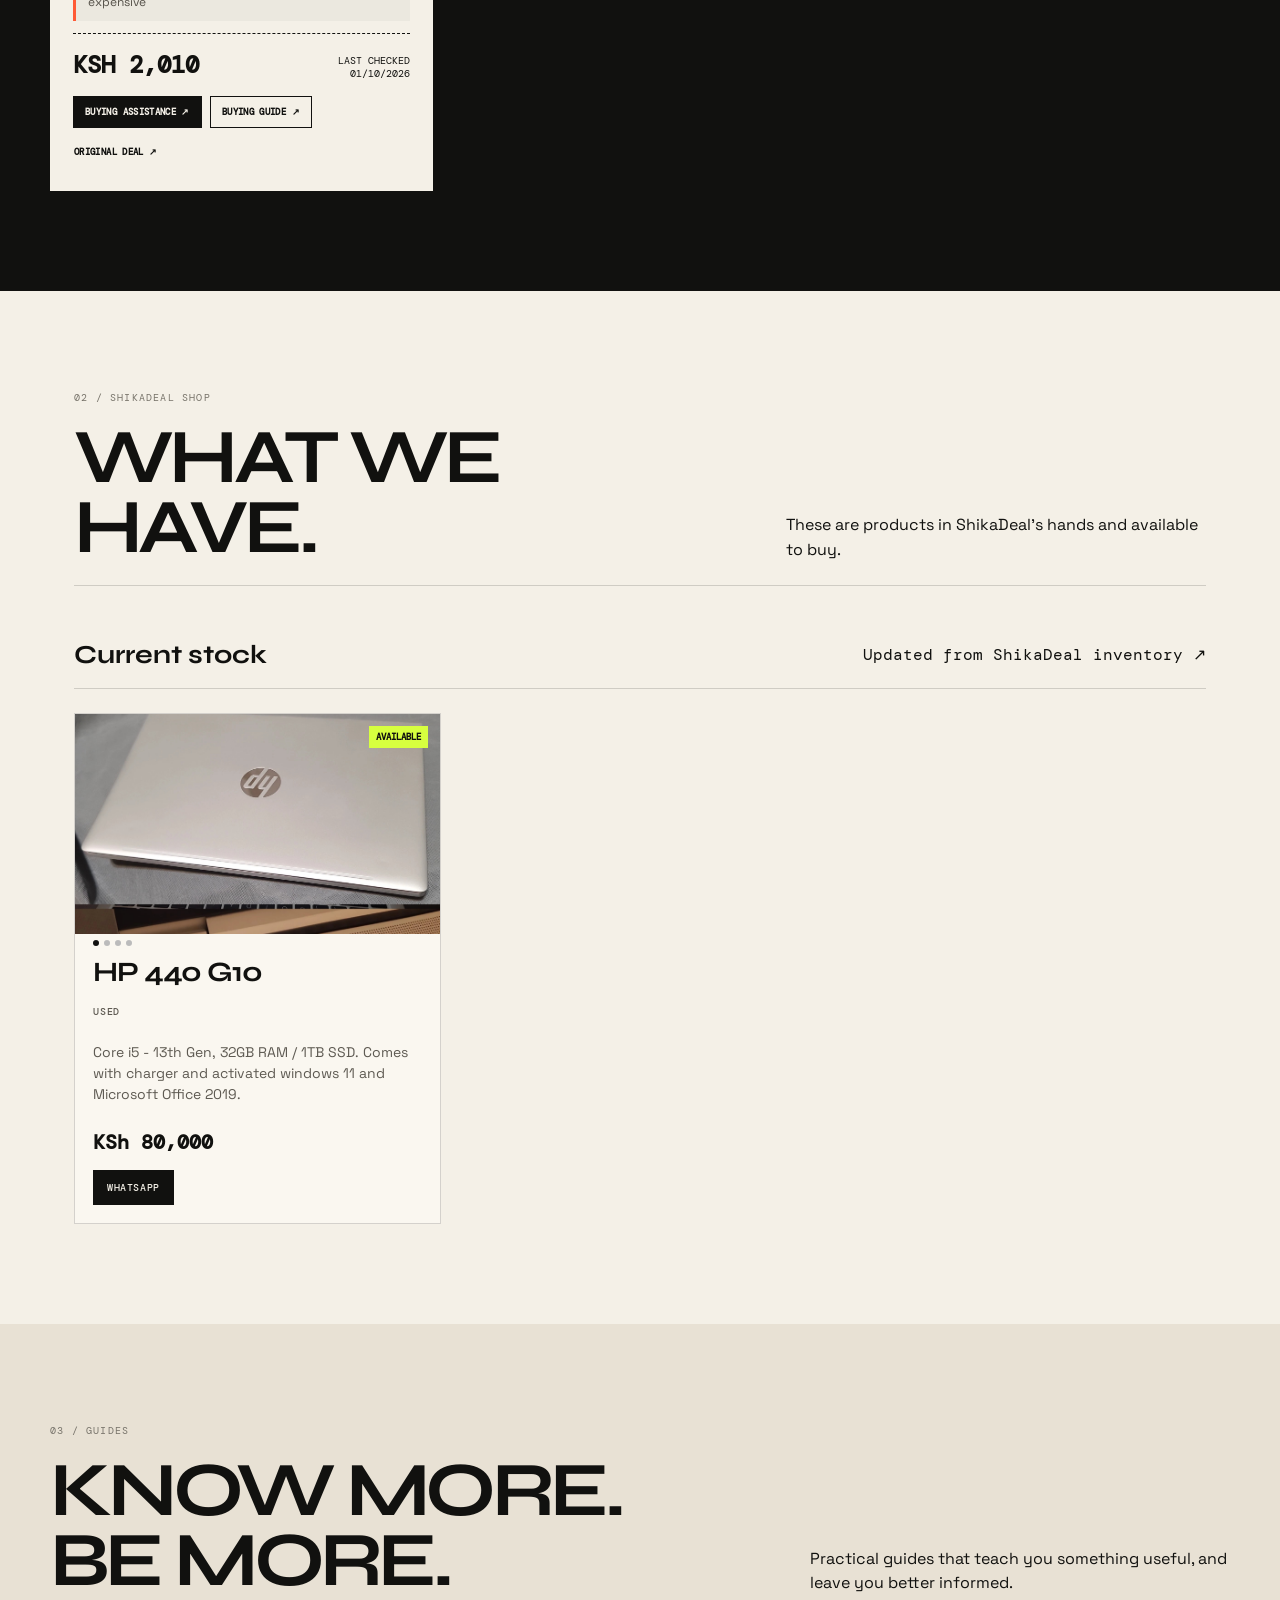
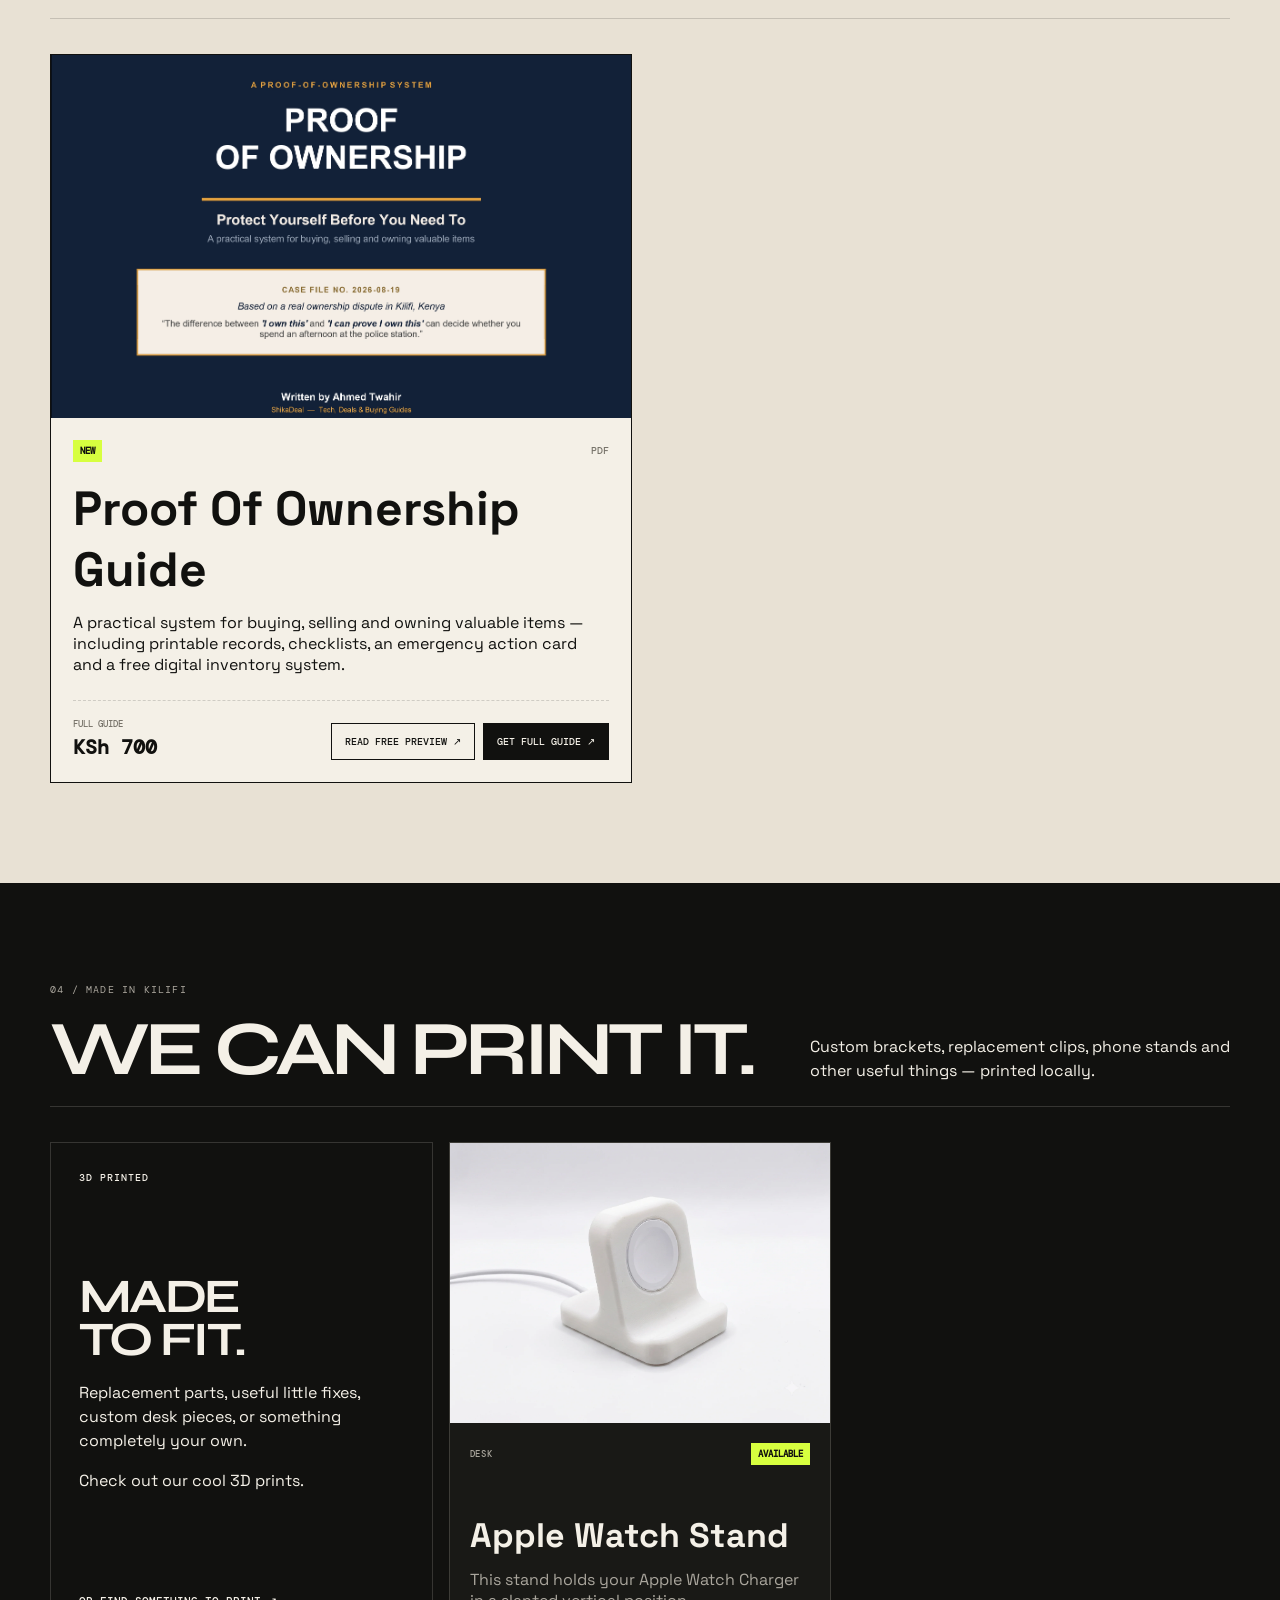
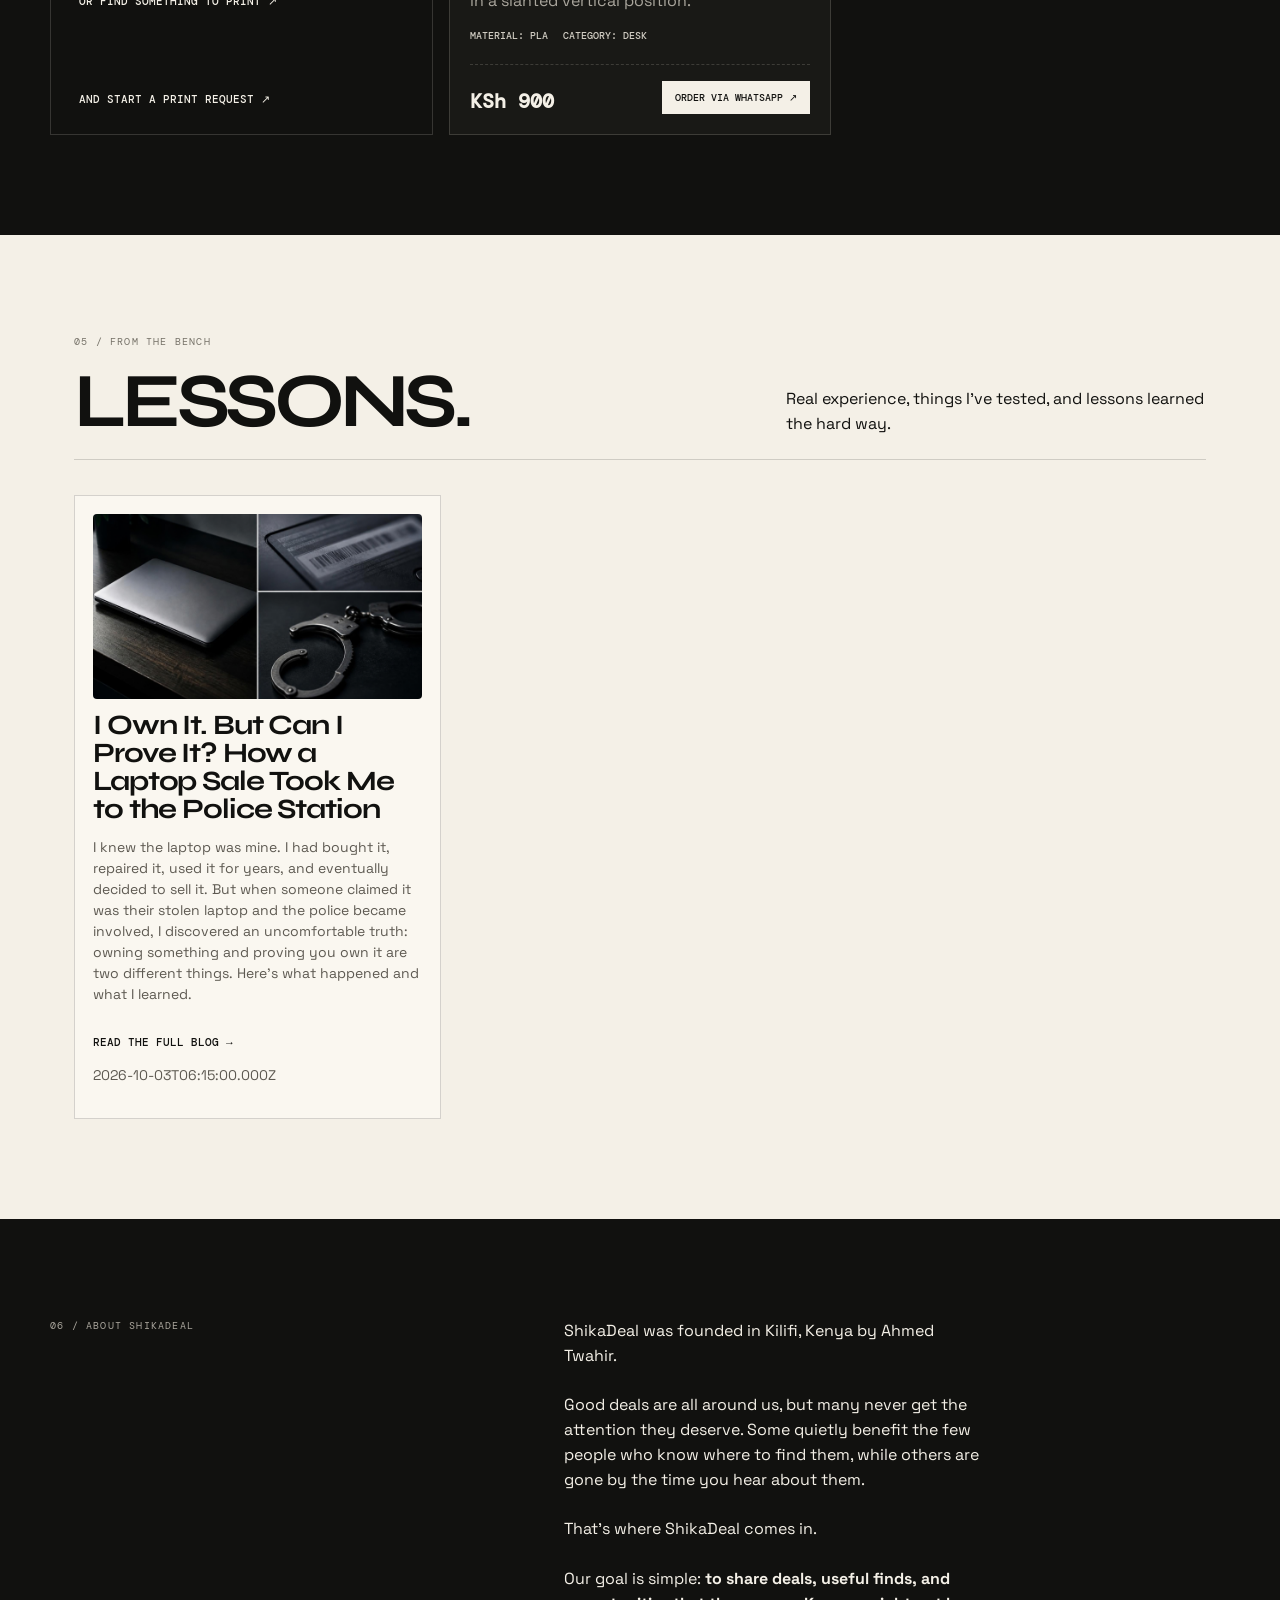
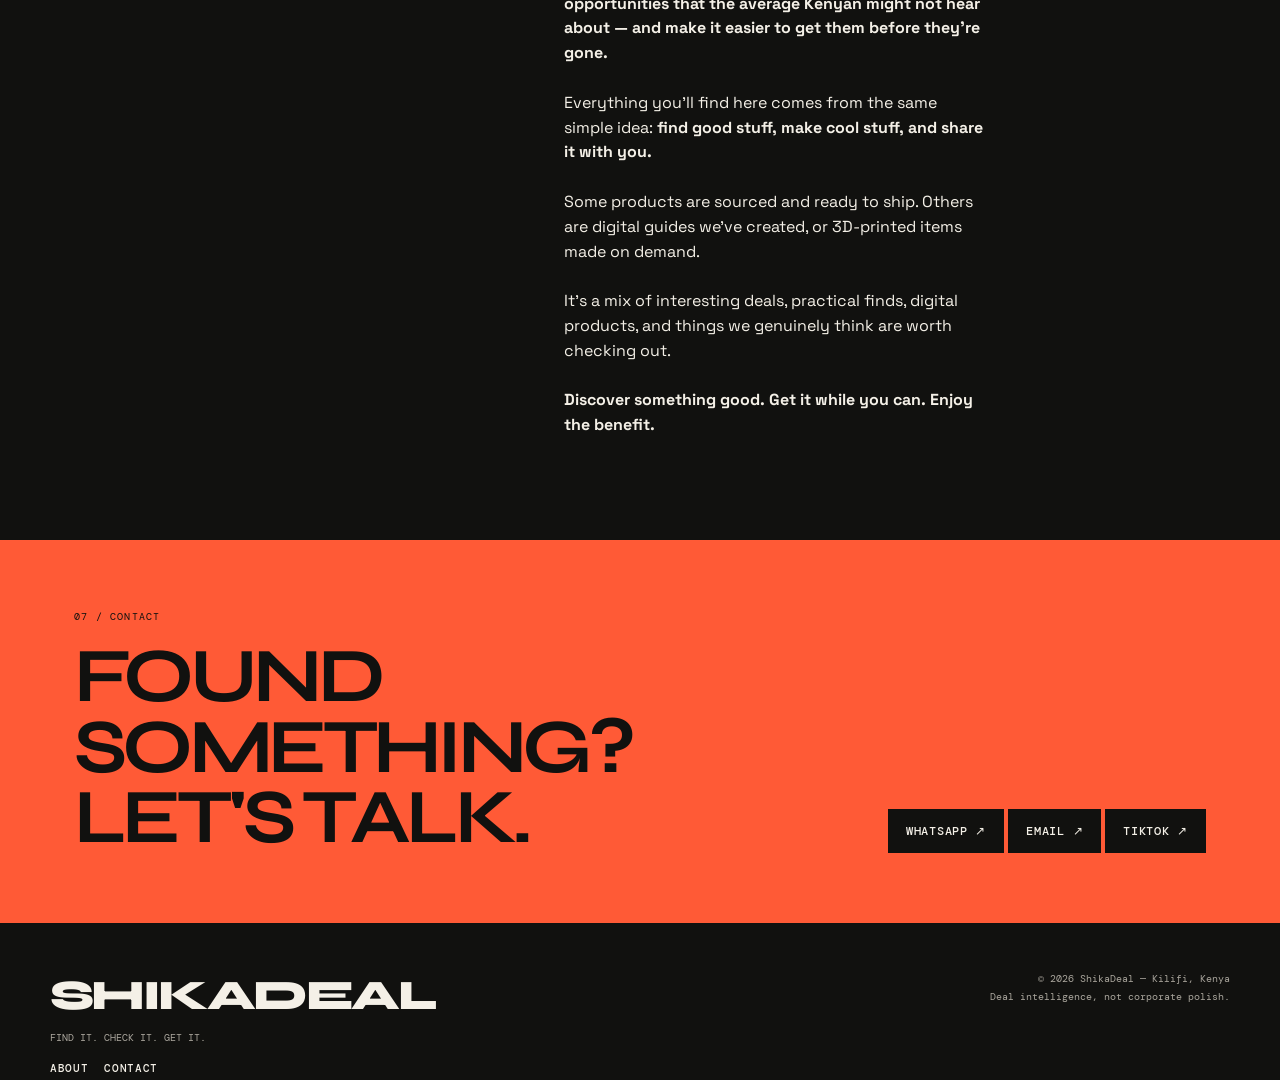
==== commit 40fcca47: "Replace project files" ====
--- a/index.html
+++ b/index.html
@@ -3,246 +3,2469 @@
 <head>
 <meta charset="UTF-8">
 <meta name="viewport" content="width=device-width, initial-scale=1.0">
-<meta name="description" content="ShikaDeal — tech deals found, checked and explained from Kilifi, Kenya.">
+
+<meta
+  name="description"
+  content="ShikaDeal — deals found, checked and explained from Kilifi, Kenya."
+>
+
 <title>ShikaDeal — Find the deal. Know the deal.</title>
+
 <link rel="icon" type="image/png" sizes="32x32" href="favicon-32x32.png">
 <link rel="icon" type="image/png" sizes="16x16" href="favicon-16x16.png">
 <link rel="icon" href="favicon.ico" sizes="any">
 <link rel="apple-touch-icon" sizes="180x180" href="apple-touch-icon.png">
 <link rel="icon" type="image/png" sizes="192x192" href="android-chrome-192x192.png">
+
 <link rel="preconnect" href="https://fonts.googleapis.com">
 <link rel="preconnect" href="https://fonts.gstatic.com" crossorigin>
-<link href="https://fonts.googleapis.com/css2?family=DM+Mono:wght@400;500&family=Space+Grotesk:wght@400;500;600;700&family=Syne:wght@600;700;800&display=swap" rel="stylesheet">
+
+<link
+  href="https://fonts.googleapis.com/css2?family=DM+Mono:wght@400;500&family=Space+Grotesk:wght@400;500;600;700&family=Syne:wght@600;700;800&display=swap"
+  rel="stylesheet"
+>
+
 <style>
-:root{--ink:#11110f;--ink2:#191916;--paper:#f4f0e7;--paper2:#e8e1d4;--acid:#d7ff3f;--orange:#ff5a36;--blue:#7de2d1;--muted:#77736a;--line:rgba(17,17,15,.16);--darkline:rgba(244,240,231,.16)}
-*{box-sizing:border-box}html{scroll-behavior:smooth;overflow-x:hidden}body{margin:0;background:var(--paper);color:var(--ink);font-family:'Space Grotesk',sans-serif;overflow-x:hidden;max-width:100vw}a{color:inherit}.mono,.eyebrow,.nav-meta,.deal-meta,.score-label,.stock-label,.footer-meta{font-family:'DM Mono',monospace}button{font:inherit}.site-header{position:sticky;top:0;z-index:50;background:rgba(244,240,231,.93);backdrop-filter:blur(14px);border-bottom:1px solid var(--line)}.nav{max-width:1180px;margin:auto;padding:16px 24px;display:flex;align-items:center;justify-content:space-between;gap:28px}.logo{font-family:'Syne',sans-serif;font-weight:800;font-size:25px;letter-spacing:-.2px;text-decoration:none}.nav-links{display:flex;gap:25px;align-items:center}.nav-links a{font-family:'DM Mono',monospace;font-size:11px;text-decoration:none;text-transform:uppercase;letter-spacing:.08em}.nav-links a:hover{text-decoration:underline;text-underline-offset:5px}.nav-cta{background:var(--ink);color:var(--paper);padding:9px 13px;border-radius:2px}.hero{max-width:1180px;margin:auto;padding:76px 24px 54px;display:grid;grid-template-columns:1.25fr .75fr;gap:48px;min-height:690px;align-items:end}.hero-kicker{font:500 12px 'DM Mono',monospace;text-transform:uppercase;letter-spacing:.1em;margin-bottom:20px}.hero h1{font-family:'Syne',sans-serif;font-size:clamp(64px,10vw,142px);line-height:.83;letter-spacing:-.075em;margin:0;max-width:850px}.hero h1 em{font-style:normal;color:var(--orange)}.hero-sub{font-size:20px;line-height:1.45;max-width:620px;margin:30px 0}.hero-actions{display:flex;gap:10px;flex-wrap:wrap}.btn{display:inline-flex;align-items:center;justify-content:center;gap:10px;padding:13px 17px;background:var(--ink);color:var(--paper);text-decoration:none;font:500 12px 'DM Mono',monospace;text-transform:uppercase;letter-spacing:.06em;border:1px solid var(--ink)}.btn:hover{transform:translateY(-2px)}.btn.alt{background:transparent;color:var(--ink)}.hero-ticket{align-self:start;margin-top:15px;border:1px solid var(--ink);background:var(--paper2);padding:20px;transform:rotate(2deg);box-shadow:10px 10px 0 var(--ink)}.ticket-top{display:flex;justify-content:space-between;font:500 11px 'DM Mono',monospace}.ticket-brand{font-family:'Syne',sans-serif;font-size:29px}.ticket-rule{border:0;border-top:1px dashed var(--ink);margin:20px 0}.stamp{display:inline-block;border:2px solid var(--orange);color:var(--orange);padding:5px 8px;font:700 11px 'DM Mono',monospace;transform:rotate(-2deg)}.ticket-copy{font-size:16px;line-height:1.5;margin:18px 0 0}.marquee{background:var(--acid);border-top:2px solid var(--ink);border-bottom:2px solid var(--ink);overflow:hidden;white-space:nowrap}.marquee-inner{display:inline-block;padding:13px 0;font:700 13px 'DM Mono',monospace;text-transform:uppercase;letter-spacing:.08em;animation:scroll 28s linear infinite}.marquee-inner span{margin:0 22px}@keyframes scroll{to{transform:translateX(-30%)}}.section{max-width:1180px;margin:auto;padding:100px 24px}.section.dark{max-width:none;background:var(--ink);color:var(--paper)}.section.dark>.section-inner{max-width:1180px;margin:auto}.section.tint{max-width:none;background:var(--paper2)}.section.tint>.section-inner{max-width:1180px;margin:auto}.eyebrow{font-size:10px;text-transform:uppercase;letter-spacing:.12em;color:var(--muted);margin:0 0 18px}.dark .eyebrow{color:#aaa69d}.section-head{display:flex;justify-content:space-between;align-items:end;gap:30px;border-bottom:1px solid var(--line);padding-bottom:22px;margin-bottom:35px}.dark .section-head{border-color:var(--darkline)}h2{font-family:'Syne',sans-serif;font-size:clamp(42px,6vw,78px);line-height:.92;letter-spacing:-.06em;margin:0;max-width:760px}.section-intro{max-width:420px;line-height:1.55;margin:0}.deal-board{display:grid;grid-template-columns:1.5fr 1fr 1fr;gap:14px}.deal-card{min-height:330px;border:1px solid var(--darkline);padding:22px;display:flex;flex-direction:column;justify-content:space-between;position:relative;overflow:hidden}.deal-card.featured{background:var(--paper);color:var(--ink);min-height:450px}.deal-card.placeholder{background:#24241f}.deal-card.placeholder:after{content:'DEALS ENGINE → NEXT';position:absolute;right:-42px;top:48%;font:700 10px 'DM Mono',monospace;transform:rotate(-90deg);color:#656158}.deal-meta{font-size:10px;text-transform:uppercase;letter-spacing:.08em;display:flex;justify-content:space-between;gap:10px}.deal-card h3{font-family:'Syne',sans-serif;font-size:clamp(30px,4vw,58px);line-height:.92;letter-spacing:-.055em;margin:30px 0 10px}.deal-card:not(.featured) h3{font-size:34px}.deal-card p{line-height:1.5;color:#a8a49a}.featured p{color:#555149}.score{display:flex;align-items:end;justify-content:space-between;border-top:1px dashed currentColor;padding-top:15px}.score-number{font:700 34px 'DM Mono',monospace}.score-label{font-size:10px;text-transform:uppercase;max-width:100px;text-align:right}.deal-note{font:500 12px 'DM Mono',monospace;text-transform:uppercase}.deal-cta{display:inline-flex;margin-top:14px;font:500 11px 'DM Mono',monospace;text-transform:uppercase;text-decoration:none}.deal-cta:hover{text-decoration:underline}.shop-grid{display:grid;grid-template-columns:repeat(3,1fr);gap:16px}.shop-intro{grid-column:span 3;display:flex;justify-content:space-between;align-items:center;padding:18px 0;border-bottom:1px solid var(--line);margin-bottom:8px}.shop-intro strong{font-family:'Syne',sans-serif;font-size:26px}.grid{display:grid;grid-template-columns:repeat(3,1fr);gap:16px}.card{border:1px solid var(--line);background:#faf7f0;padding:18px;position:relative}.product-card{display:flex;flex-direction:column}.product-gallery{display:flex;overflow-x:auto;overflow-y:hidden;height:220px;background:var(--paper2);margin:-18px -18px 18px;scroll-snap-type:x mandatory;-webkit-overflow-scrolling:touch;scrollbar-width:none}.product-gallery::-webkit-scrollbar{display:none}.product-gallery img{width:100%;min-width:100%;height:220px;object-fit:cover;scroll-snap-align:start}.gallery-dots{display:flex;gap:5px;margin:-12px 0 12px}.gallery-dots span{width:6px;height:6px;border-radius:50%;background:#bbb}.gallery-dots span.active{background:var(--ink)}.tag-corner{position:absolute;right:12px;top:12px;padding:5px 7px;background:var(--acid);font:700 9px 'DM Mono',monospace;z-index:2}.card h3{font-family:'Syne',sans-serif;font-size:28px;line-height:1;margin:0 0 9px;letter-spacing:-.04em}.card p{font-size:14px;line-height:1.5;color:#5e5a52}.condition{font:500 10px 'DM Mono',monospace!important;text-transform:uppercase;letter-spacing:.08em}.price{font:700 20px 'DM Mono',monospace;margin:10px 0 15px}.whatsapp-btn{display:inline-flex;width:max-content;padding:10px 13px;text-decoration:none;background:var(--ink);color:var(--paper);font:500 10px 'DM Mono',monospace;text-transform:uppercase}.manifesto{display:grid;grid-template-columns:.8fr 1.2fr;gap:70px;align-items:start}.manifesto-copy{font-size:clamp(25px,3vw,43px);line-height:1.08;letter-spacing:-.04em;margin:0}.manifesto-copy strong{background:var(--acid);color:var(--ink);padding:0 5px}.feature-grid{display:grid;grid-template-columns:1fr 1fr;gap:16px}.feature-card{min-height:340px;padding:28px;background:var(--paper);border:1px solid var(--line);display:flex;flex-direction:column;justify-content:space-between}.feature-card.dark-card{background:var(--ink);color:var(--paper);border-color:var(--darkline)}.feature-card.orange{background:var(--orange);color:var(--ink);border-color:var(--ink)}.feature-card h3{font-family:'Syne',sans-serif;font-size:48px;line-height:.9;letter-spacing:-.055em;margin:20px 0}.feature-card p{max-width:420px;line-height:1.5}.feature-mark{font:500 10px 'DM Mono',monospace;text-transform:uppercase;letter-spacing:.1em}.blog-grid{margin-top:35px}.contact-strip{max-width:none;background:var(--orange);border-top:2px solid var(--ink);border-bottom:2px solid var(--ink)}.contact-inner{max-width:1180px;margin:auto;padding:70px 24px;display:flex;justify-content:space-between;gap:30px;align-items:end}.contact-inner h2{max-width:720px}.contact-inner .btn{background:var(--ink);color:var(--paper);border-color:var(--ink)}footer{background:var(--ink);color:var(--paper);padding:45px 24px}.footer-inner{max-width:1180px;margin:auto;display:flex;justify-content:space-between;gap:20px;align-items:start}.footer-logo{font:800 clamp(26px,9vw,42px) 'Syne',sans-serif;letter-spacing:-.06em}.footer-meta{font-size:10px;color:#aaa69d;line-height:1.8;text-align:right}.footer-links{margin-top:14px;display:flex;gap:16px}.footer-links a{font:500 11px 'DM Mono',monospace;text-transform:uppercase;letter-spacing:.06em;text-decoration:none;color:var(--paper)}.footer-links a:hover{text-decoration:underline}.mobile-menu{display:none}
-@media(max-width:850px){.nav{flex-direction:column;align-items:center;text-align:center;gap:10px}.nav-links{flex-wrap:wrap;justify-content:center;gap:14px 18px;font-size:10px}.nav-extra{display:none}.hero{grid-template-columns:1fr;padding-top:58px;min-height:auto}.hero-ticket{max-width:440px;margin:10px 0 0 12px}.deal-board{grid-template-columns:1fr}.deal-card,.deal-card.featured{min-height:330px}.shop-grid,.grid{grid-template-columns:1fr 1fr}.shop-intro{grid-column:span 2}.manifesto{grid-template-columns:1fr;gap:30px}.feature-grid{grid-template-columns:1fr}.contact-inner{align-items:start;flex-direction:column}}
-@media(max-width:560px){.nav{padding:14px 18px}.hero,.section{padding-left:18px;padding-right:18px}.hero h1{font-size:clamp(58px,18vw,88px)}.hero-sub{font-size:17px}.section{padding-top:70px;padding-bottom:70px}.section-head{display:block}.section-intro{margin-top:20px}.shop-grid,.grid{grid-template-columns:1fr}.shop-intro{grid-column:span 1;display:block}.feature-card h3{font-size:40px}.contact-inner{padding-left:18px;padding-right:18px}.footer-inner{display:block}.footer-meta{text-align:left;margin-top:20px}}
-<style>@media(max-width:560px){.lightbox{padding:12px}.lightbox img{max-width:100%;max-height:78vh}.lightbox-close,.lightbox-arrow{font-size:30px}}</style>
+:root{
+  --ink:#11110f;
+  --ink2:#191916;
+  --paper:#f4f0e7;
+  --paper2:#e8e1d4;
+  --acid:#d7ff3f;
+  --orange:#ff5a36;
+  --blue:#7de2d1;
+  --muted:#77736a;
+  --line:rgba(17,17,15,.16);
+  --darkline:rgba(244,240,231,.16);
+}
+
+*{
+  box-sizing:border-box;
+}
+
+html{
+  scroll-behavior:smooth;
+  overflow-x:hidden;
+  width:100%;
+}
+
+body{
+  margin:0;
+  background:var(--paper);
+  color:var(--ink);
+  font-family:'Space Grotesk',sans-serif;
+}
+
+a{
+  color:inherit;
+}
+
+button{
+  font:inherit;
+}
+
+.mono,
+.eyebrow,
+.nav-meta,
+.deal-meta,
+.score-label,
+.stock-label,
+.footer-meta{
+  font-family:'DM Mono',monospace;
+}
+
+
+/* =========================================================
+   HEADER
+========================================================= */
+
+.site-header{
+  position:sticky;
+  top:0;
+  z-index:50;
+  background:rgba(244,240,231,.93);
+  backdrop-filter:blur(14px);
+  border-bottom:1px solid var(--line);
+}
+
+.nav{
+  max-width:1180px;
+  margin:auto;
+  padding:16px 24px;
+  display:flex;
+  align-items:center;
+  justify-content:space-between;
+  gap:28px;
+}
+
+.logo{
+  font-family:'Syne',sans-serif;
+  font-weight:800;
+  font-size:25px;
+  letter-spacing:-.2px;
+  text-decoration:none;
+}
+
+.nav-links{
+  display:flex;
+  gap:25px;
+  align-items:center;
+}
+
+.nav-links a{
+  font-family:'DM Mono',monospace;
+  font-size:11px;
+  text-decoration:none;
+  text-transform:uppercase;
+  letter-spacing:.08em;
+}
+
+.nav-links a:hover{
+  text-decoration:underline;
+  text-underline-offset:5px;
+}
+
+.nav-cta{
+  background:var(--ink);
+  color:var(--paper);
+  padding:9px 13px;
+  border-radius:2px;
+}
+
+
+/* =========================================================
+   HERO
+========================================================= */
+
+.hero{
+  max-width:1180px;
+  margin:auto;
+  padding:76px 24px 54px;
+  display:grid;
+  grid-template-columns:1.25fr .75fr;
+  gap:48px;
+  min-height:690px;
+  align-items:end;
+}
+
+.hero-kicker{
+  font:500 12px 'DM Mono',monospace;
+  text-transform:uppercase;
+  letter-spacing:.1em;
+  margin-bottom:20px;
+}
+
+.hero h1{
+  font-family:'Syne',sans-serif;
+  font-size:clamp(64px,10vw,142px);
+  line-height:.83;
+  letter-spacing:-.075em;
+  margin:0;
+  max-width:850px;
+}
+
+.hero h1 em{
+  font-style:normal;
+  color:var(--orange);
+}
+
+.hero-sub{
+  font-size:20px;
+  line-height:1.45;
+  max-width:620px;
+  margin:30px 0;
+}
+
+.hero-actions{
+  display:flex;
+  gap:10px;
+  flex-wrap:wrap;
+}
+
+.btn{
+  display:inline-flex;
+  align-items:center;
+  justify-content:center;
+  gap:10px;
+  padding:13px 17px;
+  background:var(--ink);
+  color:var(--paper);
+  text-decoration:none;
+  font:500 12px 'DM Mono',monospace;
+  text-transform:uppercase;
+  letter-spacing:.06em;
+  border:1px solid var(--ink);
+  cursor:pointer;
+}
+
+.btn:hover{
+  transform:translateY(-2px);
+}
+
+.btn.alt{
+  background:transparent;
+  color:var(--ink);
+}
+
+.hero-ticket{
+  align-self:start;
+  margin-top:15px;
+  border:1px solid var(--ink);
+  background:var(--paper2);
+  padding:20px;
+  transform:rotate(2deg);
+  box-shadow:10px 10px 0 var(--ink);
+}
+
+.ticket-top{
+  display:flex;
+  justify-content:space-between;
+  font:500 11px 'DM Mono',monospace;
+}
+
+.ticket-brand{
+  font-family:'Syne',sans-serif;
+  font-size:29px;
+}
+
+.ticket-rule{
+  border:0;
+  border-top:1px dashed var(--ink);
+  margin:20px 0;
+}
+
+.stamp{
+  display:inline-block;
+  border:2px solid var(--orange);
+  color:var(--orange);
+  padding:5px 8px;
+  font:700 11px 'DM Mono',monospace;
+  transform:rotate(-2deg);
+}
+
+.ticket-copy{
+  font-size:16px;
+  line-height:1.5;
+  margin:18px 0 0;
+}
+
+
+/* =========================================================
+   MARQUEE
+========================================================= */
+
+.marquee{
+  background:var(--acid);
+  border-top:2px solid var(--ink);
+  border-bottom:2px solid var(--ink);
+  overflow:hidden;
+  white-space:nowrap;
+}
+
+.marquee-inner{
+  display:inline-block;
+  padding:13px 0;
+  font:700 13px 'DM Mono',monospace;
+  text-transform:uppercase;
+  letter-spacing:.08em;
+  animation:scroll 28s linear infinite;
+}
+
+.marquee-inner span{
+  margin:0 22px;
+}
+
+@keyframes scroll{
+  to{
+    transform:translateX(-30%);
+  }
+}
+
+
+/* =========================================================
+   SECTIONS
+========================================================= */
+
+.section{
+  max-width:1180px;
+  margin:auto;
+  padding:100px 24px;
+}
+
+.section.dark{
+  max-width:none;
+  background:var(--ink);
+  color:var(--paper);
+}
+
+.section.dark > .section-inner{
+  max-width:1180px;
+  margin:auto;
+}
+
+.section.tint{
+  max-width:none;
+  background:var(--paper2);
+}
+
+.section.tint > .section-inner{
+  max-width:1180px;
+  margin:auto;
+}
+
+.eyebrow{
+  font-size:10px;
+  text-transform:uppercase;
+  letter-spacing:.12em;
+  color:var(--muted);
+  margin:0 0 18px;
+}
+
+.dark .eyebrow{
+  color:#aaa69d;
+}
+
+.section-head{
+  display:flex;
+  justify-content:space-between;
+  align-items:end;
+  gap:30px;
+  border-bottom:1px solid var(--line);
+  padding-bottom:22px;
+  margin-bottom:35px;
+}
+
+.dark .section-head{
+  border-color:var(--darkline);
+}
+
+h2{
+  font-family:'Syne',sans-serif;
+  font-size:clamp(42px,6vw,78px);
+  line-height:.92;
+  letter-spacing:-.06em;
+  margin:0;
+  max-width:760px;
+}
+
+.section-intro{
+  max-width:420px;
+  line-height:1.55;
+  margin:0;
+}
+
+
+/* =========================================================
+   DEALS
+========================================================= */
+
+.deal-board{
+  display:grid;
+  grid-template-columns:repeat(3,1fr);
+  gap:16px;
+}
+
+.deal-card{
+  min-height:390px;
+  border:1px solid var(--darkline);
+  padding:22px;
+  display:flex;
+  flex-direction:column;
+  justify-content:space-between;
+  position:relative;
+  overflow:hidden;
+}
+
+.deal-card.featured{
+  background:var(--paper);
+  color:var(--ink);
+  min-height:390px;
+}
+
+.deal-card.placeholder{
+  background:#24241f;
+}
+
+.deal-card.placeholder:after{
+  content:'DEALS ENGINE → NEXT';
+  position:absolute;
+  right:-42px;
+  top:48%;
+  font:700 10px 'DM Mono',monospace;
+  transform:rotate(-90deg);
+  color:#656158;
+}
+
+.deal-meta{
+  font-size:10px;
+  text-transform:uppercase;
+  letter-spacing:.08em;
+  display:flex;
+  justify-content:space-between;
+  gap:10px;
+}
+
+.deal-card h3{
+  font-family:'Syne',sans-serif;
+  font-size:clamp(30px,4vw,58px);
+  line-height:.92;
+  letter-spacing:-.055em;
+  margin:30px 0 10px;
+}
+
+.deal-card:not(.featured) h3{
+  font-size:34px;
+}
+
+.deal-card p{
+  line-height:1.5;
+  color:#a8a49a;
+}
+
+.featured p{
+  color:#555149;
+}
+
+.deal-home-image{
+  display:block;
+  width:calc(100% + 44px);
+  height:155px;
+  margin:-22px -22px 18px;
+  padding:10px;
+  box-sizing:border-box;
+  object-fit:contain;
+  background:var(--paper2);
+  border-bottom:1px solid var(--line);
+}
+
+.deal-home-catch{
+  margin-top:14px;
+  padding:10px 12px;
+  border-left:3px solid var(--orange);
+  background:rgba(0,0,0,.035);
+  font-size:12px!important;
+}
+
+.deal-home-actions{
+  display:flex;
+  flex-wrap:wrap;
+  gap:8px;
+  margin-top:16px;
+}
+
+.deal-home-actions a{
+  display:inline-flex;
+  align-items:center;
+  width:max-content;
+  padding:9px 11px;
+  text-decoration:none;
+  border:1px solid var(--ink);
+  color:var(--ink);
+  font:700 9px 'DM Mono',monospace;
+  text-transform:uppercase;
+  letter-spacing:.04em;
+}
+
+.deal-home-actions a.primary{
+  background:var(--ink);
+  color:var(--paper);
+}
+
+.deal-home-actions a.text-link{
+  border-color:transparent;
+  padding-left:0;
+}
+
+.score{
+  display:flex;
+  align-items:end;
+  justify-content:space-between;
+  border-top:1px dashed currentColor;
+  padding-top:15px;
+}
+
+.score-number{
+  font:700 34px 'DM Mono',monospace;
+}
+
+.score-label{
+  font-size:10px;
+  text-transform:uppercase;
+  max-width:100px;
+  text-align:right;
+}
+
+.deal-note{
+  font:500 12px 'DM Mono',monospace;
+  text-transform:uppercase;
+}
+
+.deal-cta{
+  display:inline-flex;
+  margin-top:14px;
+  font:500 11px 'DM Mono',monospace;
+  text-transform:uppercase;
+  text-decoration:none;
+  width:max-content;
+}
+
+.deal-cta:hover{
+  text-decoration:underline;
+}
+
+
+/* =========================================================
+   GENERAL GRIDS / CARDS
+========================================================= */
+
+.shop-grid{
+  display:grid;
+  grid-template-columns:repeat(3,1fr);
+  gap:16px;
+}
+
+.shop-intro{
+  grid-column:span 3;
+  display:flex;
+  justify-content:space-between;
+  align-items:center;
+  padding:18px 0;
+  border-bottom:1px solid var(--line);
+  margin-bottom:8px;
+}
+
+.shop-intro strong{
+  font-family:'Syne',sans-serif;
+  font-size:26px;
+}
+
+.grid{
+  display:grid;
+  grid-template-columns:repeat(3,1fr);
+  gap:16px;
+}
+
+.card{
+  border:1px solid var(--line);
+  background:#faf7f0;
+  padding:18px;
+  position:relative;
+}
+
+.product-card{
+  display:flex;
+  flex-direction:column;
+}
+
+.product-gallery{
+  display:flex;
+  overflow-x:auto;
+  overflow-y:hidden;
+  height:220px;
+  background:var(--paper2);
+  margin:-18px -18px 18px;
+  scroll-snap-type:x mandatory;
+  -webkit-overflow-scrolling:touch;
+  scrollbar-width:none;
+  touch-action:pan-x;
+  overscroll-behavior:contain;
+}
+
+.product-gallery::-webkit-scrollbar{
+  display:none;
+}
+
+.product-gallery img{
+  width:100%;
+  min-width:100%;
+  height:220px;
+  object-fit:cover;
+  scroll-snap-align:start;
+  cursor:pointer;
+}
+
+.gallery-dots{
+  display:flex;
+  gap:5px;
+  margin:-12px 0 12px;
+}
+
+.gallery-dots span{
+  width:6px;
+  height:6px;
+  border-radius:50%;
+  background:#bbb;
+  cursor:pointer;
+}
+
+.gallery-dots span.active{
+  background:var(--ink);
+}
+
+.tag-corner{
+  position:absolute;
+  right:12px;
+  top:12px;
+  padding:5px 7px;
+  background:var(--acid);
+  font:700 9px 'DM Mono',monospace;
+  z-index:2;
+}
+
+.card h3{
+  font-family:'Syne',sans-serif;
+  font-size:28px;
+  line-height:1;
+  margin:0 0 9px;
+  letter-spacing:-.04em;
+}
+
+.card p{
+  font-size:14px;
+  line-height:1.5;
+  color:#5e5a52;
+}
+
+.condition{
+  font:500 10px 'DM Mono',monospace!important;
+  text-transform:uppercase;
+  letter-spacing:.08em;
+}
+
+.price{
+  font:700 20px 'DM Mono',monospace;
+  margin:10px 0 15px;
+}
+
+.whatsapp-btn{
+  display:inline-flex;
+  width:max-content;
+  padding:10px 13px;
+  text-decoration:none;
+  background:var(--ink);
+  color:var(--paper);
+  font:500 10px 'DM Mono',monospace;
+  text-transform:uppercase;
+}
+
+
+/* =========================================================
+   GUIDES
+========================================================= */
+
+.guides-grid{
+  display:grid;
+  grid-template-columns:repeat(2,1fr);
+  gap:16px;
+}
+
+.guide-card{
+  border:1px solid var(--line);
+  background:var(--paper);
+  padding:0;
+  position:relative;
+  overflow:hidden;
+  display:flex;
+  flex-direction:column;
+}
+
+.guide-card.featured-guide{
+  border-color:var(--ink);
+}
+
+.guide-cover-link{
+  display:block;
+  background:var(--paper2);
+  overflow:hidden;
+  text-decoration:none;
+}
+
+.guide-cover{
+  width:100%;
+  aspect-ratio:16 / 10;
+  object-fit:cover;
+  display:block;
+  transition:transform .25s ease;
+}
+
+.guide-cover-link:hover .guide-cover{
+  transform:scale(1.025);
+}
+
+.guide-cover-placeholder{
+  width:100%;
+  aspect-ratio:16 / 10;
+  background:var(--ink);
+  color:var(--paper);
+  display:flex;
+  align-items:center;
+  justify-content:center;
+  text-align:center;
+  padding:30px;
+  font:700 12px 'DM Mono',monospace;
+  text-transform:uppercase;
+  letter-spacing:.08em;
+}
+
+.guide-body{
+  padding:22px;
+  display:flex;
+  flex-direction:column;
+  flex:1;
+}
+
+.guide-topline{
+  display:flex;
+  justify-content:space-between;
+  align-items:center;
+  gap:12px;
+  margin-bottom:16px;
+}
+
+.guide-badge{
+  display:inline-flex;
+  width:max-content;
+  background:var(--acid);
+  color:var(--ink);
+  padding:5px 7px;
+  font:700 9px 'DM Mono',monospace;
+  text-transform:uppercase;
+}
+
+.guide-type{
+  font:500 10px 'DM Mono',monospace;
+  text-transform:uppercase;
+  color:var(--muted);
+}
+
+.guide-card h3{
+  font-size:clamp(30px,4vw,48px);
+  margin:0 0 12px;
+}
+
+.guide-description{
+  margin:0;
+  max-width:650px;
+  flex:1;
+}
+
+.guide-purchase-row{
+  display:flex;
+  align-items:end;
+  justify-content:space-between;
+  gap:20px;
+  margin-top:25px;
+  padding-top:17px;
+  border-top:1px dashed var(--line);
+}
+
+.guide-price{
+  font:700 20px 'DM Mono',monospace;
+}
+
+.guide-price-label{
+  display:block;
+  font:500 9px 'DM Mono',monospace;
+  text-transform:uppercase;
+  color:var(--muted);
+  margin-bottom:4px;
+}
+
+.guide-actions{
+  display:flex;
+  gap:8px;
+  flex-wrap:wrap;
+}
+
+.guide-preview-btn,
+.guide-buy-btn{
+  display:inline-flex;
+  align-items:center;
+  justify-content:center;
+  padding:11px 13px;
+  font:500 10px 'DM Mono',monospace;
+  text-transform:uppercase;
+  text-decoration:none;
+  border:1px solid var(--ink);
+}
+
+.guide-preview-btn{
+  background:transparent;
+  color:var(--ink);
+}
+
+.guide-buy-btn{
+  background:var(--ink);
+  color:var(--paper);
+}
+
+.guide-preview-btn:hover,
+.guide-buy-btn:hover{
+  transform:translateY(-2px);
+}
+
+.guide-preview-unavailable{
+  display:inline-flex;
+  align-items:center;
+  padding:11px 13px;
+  border:1px solid var(--line);
+  color:var(--muted);
+  font:500 10px 'DM Mono',monospace;
+  text-transform:uppercase;
+}
+
+
+/* =========================================================
+   3D PRINTS
+========================================================= */
+
+.prints-grid{
+  display:grid;
+  grid-template-columns:repeat(3,1fr);
+  gap:16px;
+}
+
+.print-card{
+  border:1px solid var(--darkline);
+  background:#191916;
+  color:var(--paper);
+  overflow:hidden;
+  display:flex;
+  flex-direction:column;
+  position:relative;
+}
+
+.print-gallery{
+  display:flex;
+  overflow-x:auto;
+  overflow-y:hidden;
+  background:#24241f;
+  height:280px;
+  scroll-snap-type:x mandatory;
+  scrollbar-width:none;
+}
+
+.print-gallery::-webkit-scrollbar{
+  display:none;
+}
+
+.print-gallery img{
+  width:100%;
+  min-width:100%;
+  height:280px;
+  object-fit:cover;
+  scroll-snap-align:start;
+}
+
+.print-image-placeholder{
+  width:100%;
+  min-width:100%;
+  height:280px;
+  background:#24241f;
+  display:flex;
+  align-items:center;
+  justify-content:center;
+  text-align:center;
+  padding:25px;
+  color:#aaa69d;
+  font:500 10px 'DM Mono',monospace;
+  text-transform:uppercase;
+}
+
+.print-body{
+  padding:20px;
+  display:flex;
+  flex-direction:column;
+  flex:1;
+}
+
+.print-topline{
+  display:flex;
+  justify-content:space-between;
+  gap:10px;
+  align-items:center;
+  margin-bottom:15px;
+}
+
+.print-category{
+  font:500 9px 'DM Mono',monospace;
+  text-transform:uppercase;
+  letter-spacing:.08em;
+  color:#aaa69d;
+}
+
+.print-badge{
+  background:var(--acid);
+  color:var(--ink);
+  padding:5px 7px;
+  font:700 9px 'DM Mono',monospace;
+  text-transform:uppercase;
+}
+
+.print-card h3{
+  font-size:34px;
+  color:var(--paper);
+  margin-bottom:12px;
+}
+
+.print-card p{
+  color:#aaa69d;
+  margin:0;
+}
+
+.print-details{
+  display:flex;
+  gap:15px;
+  flex-wrap:wrap;
+  margin-top:18px;
+  font:500 10px 'DM Mono',monospace;
+  text-transform:uppercase;
+  color:#d0ccc2;
+}
+
+.print-bottom{
+  display:flex;
+  justify-content:space-between;
+  align-items:end;
+  gap:15px;
+  margin-top:22px;
+  padding-top:16px;
+  border-top:1px dashed var(--darkline);
+}
+
+.print-price{
+  font:700 20px 'DM Mono',monospace;
+}
+
+.print-order{
+  display:inline-flex;
+  padding:10px 13px;
+  background:var(--paper);
+  color:var(--ink);
+  text-decoration:none;
+  font:500 10px 'DM Mono',monospace;
+  text-transform:uppercase;
+}
+
+.print-order:hover{
+  transform:translateY(-2px);
+}
+
+.print-sold{
+  display:inline-flex;
+  padding:10px 13px;
+  background:#33332e;
+  color:#aaa69d;
+  font:500 10px 'DM Mono',monospace;
+  text-transform:uppercase;
+}
+
+
+/* =========================================================
+   MANIFESTO / FEATURE
+========================================================= */
+
+.manifesto{
+  display:grid;
+  grid-template-columns:.8fr 1.2fr;
+  gap:70px;
+  align-items:start;
+}
+
+.manifesto-copy{
+  font-size:clamp(25px,3vw,43px);
+  line-height:1.08;
+  letter-spacing:-.04em;
+  margin:0;
+}
+
+.manifesto-copy strong{
+  background:var(--acid);
+  color:var(--ink);
+  padding:0 5px;
+}
+
+.feature-grid{
+  display:grid;
+  grid-template-columns:1fr 1fr;
+  gap:16px;
+}
+
+.feature-card{
+  min-height:340px;
+  padding:28px;
+  background:var(--paper);
+  border:1px solid var(--line);
+  display:flex;
+  flex-direction:column;
+  justify-content:space-between;
+}
+
+.feature-card.dark-card{
+  background:var(--ink);
+  color:var(--paper);
+  border-color:var(--darkline);
+}
+
+.feature-card.orange{
+  background:var(--orange);
+  color:var(--ink);
+  border-color:var(--ink);
+}
+
+.feature-card h3{
+  font-family:'Syne',sans-serif;
+  font-size:48px;
+  line-height:.9;
+  letter-spacing:-.055em;
+  margin:20px 0;
+}
+
+.feature-card p{
+  max-width:420px;
+  line-height:1.5;
+}
+
+.feature-mark{
+  font:500 10px 'DM Mono',monospace;
+  text-transform:uppercase;
+  letter-spacing:.1em;
+}
+
+.blog-grid{
+  margin-top:35px;
+}
+
+.blog-read-more{
+  display:inline-block;
+  margin-top:16px;
+  text-decoration:none;
+}
+
+.blog-read-more:hover{
+  text-decoration:none;
+}
+
+
+/* =========================================================
+   CONTACT / FOOTER
+========================================================= */
+
+.contact-strip{
+  max-width:none;
+  background:var(--orange);
+  border-top:2px solid var(--ink);
+  border-bottom:2px solid var(--ink);
+}
+
+.contact-inner{
+  max-width:1180px;
+  margin:auto;
+  padding:70px 24px;
+  display:flex;
+  justify-content:space-between;
+  gap:30px;
+  align-items:end;
+}
+
+.contact-inner h2{
+  max-width:720px;
+}
+
+.contact-inner .btn{
+  background:var(--ink);
+  color:var(--paper);
+  border-color:var(--ink);
+}
+
+footer{
+  background:var(--ink);
+  color:var(--paper);
+  padding:45px 24px;
+}
+
+.footer-inner{
+  max-width:1180px;
+  margin:auto;
+  display:flex;
+  justify-content:space-between;
+  gap:20px;
+  align-items:start;
+}
+
+.footer-logo{
+  font:800 clamp(26px,9vw,42px) 'Syne',sans-serif;
+  letter-spacing:-.06em;
+}
+
+.footer-meta{
+  font-size:10px;
+  color:#aaa69d;
+  line-height:1.8;
+  text-align:right;
+}
+
+.footer-links{
+  margin-top:14px;
+  display:flex;
+  gap:16px;
+}
+
+.footer-links a{
+  font:500 11px 'DM Mono',monospace;
+  text-transform:uppercase;
+  letter-spacing:.06em;
+  text-decoration:none;
+  color:var(--paper);
+}
+
+.footer-links a:hover{
+  text-decoration:underline;
+}
+
+.mobile-menu{
+  display:none;
+}
+
+
+/* =========================================================
+   LIGHTBOX
+========================================================= */
+
+.lightbox{
+  display:none;
+  position:fixed;
+  inset:0;
+  background:#000;
+  z-index:100;
+  flex-direction:column;
+  touch-action:pinch-zoom;
+  overscroll-behavior:contain;
+}
+
+.lightbox.open{
+  display:flex;
+}
+
+.lightbox-topbar{
+  flex:0 0 auto;
+  display:flex;
+  align-items:center;
+  justify-content:space-between;
+  padding:14px 16px;
+  gap:10px;
+}
+
+.lightbox-close{
+  font-size:30px;
+  line-height:1;
+  flex:0 0 auto;
+}
+
+.lightbox-counter{
+  color:#fff;
+  font:12px 'DM Mono',monospace;
+  text-align:center;
+  flex:1;
+}
+
+.lightbox-spacer{
+  width:30px;
+  flex:0 0 auto;
+}
+
+.lightbox-content{
+  flex:1 1 auto;
+  display:flex;
+  width:100%;
+  min-height:0;
+}
+
+.lightbox-stage{
+  position:relative;
+  flex:1 1 auto;
+  display:flex;
+  align-items:center;
+  justify-content:center;
+  min-width:0;
+  min-height:0;
+}
+
+#lightbox-img{
+  width:100%;
+  height:100%;
+  object-fit:contain;
+  display:block;
+  touch-action:pinch-zoom;
+}
+
+.lightbox-close,
+.lightbox-arrow{
+  background:none;
+  border:0;
+  color:white;
+  cursor:pointer;
+}
+
+.lightbox-arrow{
+  position:absolute;
+  top:50%;
+  transform:translateY(-50%);
+  font-size:34px;
+  z-index:2;
+  padding:8px;
+}
+
+.lightbox-prev{
+  left:4px;
+}
+
+.lightbox-next{
+  right:4px;
+}
+
+.lightbox-thumbs{
+  display:none;
+}
+
+@media(min-width:851px){
+
+  .lightbox-thumbs{
+    display:flex;
+    flex-direction:column;
+    gap:8px;
+    width:96px;
+    flex:0 0 96px;
+    overflow-y:auto;
+    padding:16px 14px;
+  }
+
+  .lightbox-thumbs img{
+    width:100%;
+    height:72px;
+    object-fit:cover;
+    border:2px solid transparent;
+    border-radius:2px;
+    cursor:pointer;
+    opacity:.5;
+    display:block;
+    transition:opacity .15s,border-color .15s;
+  }
+
+  .lightbox-thumbs img:hover{
+    opacity:.85;
+  }
+
+  .lightbox-thumbs img.active{
+    opacity:1;
+    border-color:#fff;
+  }
+
+}
+
+
+/* =========================================================
+   RESPONSIVE
+========================================================= */
+
+@media(max-width:850px){
+
+  .nav{
+    flex-direction:column;
+    align-items:center;
+    text-align:center;
+    gap:10px;
+  }
+
+  .nav-links{
+    flex-wrap:wrap;
+    justify-content:center;
+    gap:14px 18px;
+    font-size:10px;
+  }
+
+  .nav-extra{
+    display:none;
+  }
+
+  .hero{
+    grid-template-columns:1fr;
+    padding-top:58px;
+    min-height:auto;
+  }
+
+  .hero-ticket{
+    max-width:440px;
+    margin:10px 0 0 12px;
+  }
+
+  .deal-board{
+    grid-template-columns:1fr;
+  }
+
+  .deal-card,
+  .deal-card.featured{
+    min-height:330px;
+  }
+
+  .shop-grid,
+  .grid{
+    grid-template-columns:1fr 1fr;
+  }
+
+  .shop-intro{
+    grid-column:span 2;
+  }
+
+  .guides-grid{
+    grid-template-columns:1fr;
+  }
+
+  .prints-grid{
+    grid-template-columns:1fr 1fr;
+  }
+
+  .manifesto{
+    grid-template-columns:1fr;
+    gap:30px;
+  }
+
+  .feature-grid{
+    grid-template-columns:1fr;
+  }
+
+  .contact-inner{
+    align-items:start;
+    flex-direction:column;
+  }
+
+  .lightbox-arrow{
+    display:none;
+  }
+
+}
+
+
+@media(max-width:560px){
+
+  .nav{
+    padding:14px 18px;
+  }
+
+  .hero,
+  .section{
+    padding-left:18px;
+    padding-right:18px;
+  }
+
+  .hero h1{
+    font-size:clamp(58px,18vw,88px);
+  }
+
+  .hero-sub{
+    font-size:17px;
+  }
+
+  .section{
+    padding-top:70px;
+    padding-bottom:70px;
+  }
+
+  .section-head{
+    display:block;
+  }
+
+  .section-intro{
+    margin-top:20px;
+  }
+
+  .shop-grid,
+  .grid,
+  .prints-grid{
+    grid-template-columns:1fr;
+  }
+
+  .shop-intro{
+    grid-column:span 1;
+    display:block;
+  }
+
+  .guide-purchase-row{
+    display:block;
+  }
+
+  .guide-actions{
+    margin-top:15px;
+  }
+
+  .feature-card h3{
+    font-size:40px;
+  }
+
+  .contact-inner{
+    padding-left:18px;
+    padding-right:18px;
+  }
+
+  .footer-inner{
+    display:block;
+  }
+
+  .footer-meta{
+    text-align:left;
+    margin-top:20px;
+  }
+
+}
 </style>
 </head>
+
+
 <body>
-<header class="site-header"><div class="nav"><a class="logo" href="#top">SHIKADEAL</a><nav class="nav-links"><a href="#deals">Deals</a><a href="#shop">Shop</a><a href="#guides">Guides</a><a href="#prints">3D Prints</a><a class="nav-extra" href="#about">About</a><a class="nav-cta nav-extra" href="#contact">Contact</a></nav><span class="mobile-menu">KILIFI / KE</span></div></header>
+
+<header class="site-header">
+
+  <div class="nav">
+
+    <a class="logo" href="#top">
+      SHIKADEAL
+    </a>
+
+    <nav class="nav-links">
+
+      <a href="#deals">
+        Deals
+      </a>
+
+      <a href="#shop">
+        Shop
+      </a>
+
+      <a href="#guides">
+        Guides
+      </a>
+
+      <a href="#prints">
+        3D Prints
+      </a>
+
+      <a class="nav-extra" href="#about">
+        About
+      </a>
+
+      <a class="nav-cta nav-extra" href="#contact">
+        Contact
+      </a>
+
+    </nav>
+
+    <span class="mobile-menu">
+      KILIFI / KE
+    </span>
+
+  </div>
+
+</header>
+
+
 <main>
-<section class="hero" id="top"><div><p class="hero-kicker">ShikaDeal / Tech Hustle / Kilifi, Kenya</p><h1>FIND THE<br>DEAL.<br><em>KNOW</em> THE<br>DEAL.</h1><p class="hero-sub">Tech deals we find, check and explain — plus the things we actually have, make and sell.</p><div class="hero-actions"><a class="btn" href="#deals">See the deal desk ↘</a><a class="btn alt" href="#shop">What's in stock</a></div></div><aside class="hero-ticket"><div class="ticket-top"><span class="ticket-brand">SHIKADEAL</span><span>NO. 002</span></div><div class="ticket-top" style="margin-top:4px;color:#4d8f86">TECH HUSTLE · KILIFI, KENYA</div><hr class="ticket-rule"><span class="stamp">CHECKED, NOT HYPED</span><p class="ticket-copy">Found something interesting? We look past the discount, check the seller, condition, price and the catch — then tell you if it's actually worth your money.</p></aside></section>
-<div class="marquee"><div class="marquee-inner"><span>EBAY FINDS</span>✦<span>KENYA DEALS</span>✦<span>REPAIR BENCH</span>✦<span>3D PRINTED IN KILIFI</span>✦<span>GOOD TECH WITHOUT THE BS</span>✦<span>EBAY FINDS</span>✦</div></div>
-<section class="section dark" id="deals"><div class="section-inner"><div class="section-head"><div><p class="eyebrow">01 / The deal desk</p><h2>LOOK WHAT<br>WE FOUND.</h2></div><p class="section-intro">Deals are the traffic engine. We find interesting tech, check the details and give it a ShikaDeal verdict before sending you on your way.</p></div><div class="deal-board"><article class="deal-card featured"><div><div class="deal-meta"><span>Deal engine / Coming next</span><span>eBay + Kenya</span></div><h3>The first real finds are on the way.</h3><p>We're separating discovered deals from products we actually own. That means you can browse a deal, understand it, and decide for yourself — without pretending every listing is our inventory.</p></div><div><div class="score"><span class="score-number">— / 5</span><span class="score-label">ShikaDeal verdict</span></div><span class="deal-cta">Deal database coming in Stage 2 ↗</span></div></article><article class="deal-card placeholder"><div><div class="deal-meta"><span>01</span><span>Find</span></div><h3>Price.</h3></div><p class="deal-note">What is it really selling for?</p></article><article class="deal-card placeholder"><div><div class="deal-meta"><span>02</span><span>Check</span></div><h3>Catch.</h3></div><p class="deal-note">Condition, seller, shipping, risk.</p></article></div></div></section>
-<section class="section" id="shop"><div class="section-head"><div><p class="eyebrow">02 / ShikaDeal shop</p><h2>THINGS I<br>ACTUALLY HAVE.</h2></div><p class="section-intro">Not an affiliate listing. Not a random catalogue. These are products in ShikaDeal's hands and available to buy.</p></div><div class="shop-grid"><div class="shop-intro"><strong>Current stock</strong><span class="stock-label">Updated from ShikaDeal inventory ↗</span></div><div class="grid" id="product-grid" style="grid-column:1/-1"></div></div></section>
-<section class="section tint" id="guides"><div class="section-inner"><div class="section-head"><div><p class="eyebrow">03 / Guides</p><h2>DON'T LET A<br>GOOD PRICE FOOL YOU.</h2></div><p class="section-intro">Practical guides for people buying, importing, selling and owning tech — starting with the Proof of Ownership Guide.</p></div><div class="feature-grid"><article class="feature-card orange"><span class="feature-mark">PDF / PRACTICAL GUIDE</span><div><h3>PROOF OF<br>OWNERSHIP</h3><p>How to protect your purchases or inventory the easy way.</p></div><a class="deal-cta" href="#contact">Ask about the guide ↗</a></article><article class="feature-card"><span class="feature-mark">NEXT UP / KENYA BUYING</span><div><h3>BUY<br>SMARTER.</h3><p>The ShikaDeal buying and importing guides will turn the knowledge behind the deal desk into something you can use yourself.</p></div></article></div></div></section>
-<section class="section dark" id="prints"><div class="section-inner"><div class="section-head"><div><p class="eyebrow">04 / Made in Kilifi</p><h2>IF THE SHOP<br>DOESN'T HAVE IT,<br>WE CAN PRINT IT.</h2></div><p class="section-intro">Custom brackets, replacement clips, phone stands and useful little things — designed and printed locally.</p></div><div class="feature-grid"><article class="feature-card dark-card"><span class="feature-mark">BAMBU / 3D PRINTING</span><div><h3>MADE<br>TO FIT.</h3><p>Show us what you need. If it can be designed and printed, we'll work it out.</p></div><a class="deal-cta" href="#contact">Start a print request ↗</a></article><article class="feature-card" style="background:var(--blue)"><span class="feature-mark">WORKSHOP NOTE</span><div><h3>LOCAL.<br>PRACTICAL.<br>ODD.</h3><p>From a replacement clip to a custom desk object. Small-batch printing with a repairer's mindset.</p></div></article></div></div></section>
-<section class="section" id="blog"><div class="section-head"><div><p class="eyebrow">05 / From the bench</p><h2>WHAT'S ACTUALLY<br>WRONG WITH IT?</h2></div><p class="section-intro">Repair breakdowns, teardown notes and the real cost of fixing versus replacing.</p></div><div class="grid blog-grid" id="blog-grid"><div class="card"><h3>Loading...</h3><p>Loading the latest posts.</p></div></div></section>
-<section class="section dark" id="about"><div class="section-inner"><div class="manifesto"><p class="eyebrow">06 / About</p><p class="manifesto-copy">Built on <strong>repair benches</strong>, not boardrooms. We open the device, look at the numbers and tell you the truth about it.</p></div></div></section>
-<section class="contact-strip" id="contact"><div class="contact-inner"><div><p class="eyebrow" style="color:#11110f">07 / Contact</p><h2>FOUND SOMETHING?<br>LET'S TALK.</h2></div><div><a class="btn" href="https://wa.me/254795761999" target="_blank" rel="noopener">WhatsApp ↗</a><a class="btn" style="margin-left:7px" href="https://www.tiktok.com/@shikadeal.com" target="_blank" rel="noopener">TikTok ↗</a></div></div></section>
+
+
+<!-- =======================================================
+     HERO
+======================================================== -->
+
+<section class="hero" id="top">
+
+  <div>
+
+    <p class="hero-kicker">
+      FIND THE DEAL · KNOW THE DEAL
+    </p>
+
+    <h1>
+      GRAB THE<br>
+     <em>DEAL.</em><br>
+    </h1>
+
+    <p class="hero-sub">
+      Deals we find, check and explain — plus the things we actually have, make and sell.
+    </p>
+
+    <div class="hero-actions">
+
+      <a class="btn" href="#deals">
+        See the deal desk ↘
+      </a>
+
+      <a class="btn alt" href="#shop">
+        What's in stock
+      </a>
+
+    </div>
+
+  </div>
+
+
+  <aside class="hero-ticket">
+
+    <div class="ticket-top">
+
+      <span class="ticket-brand">
+        SHIKADEAL
+      </span>
+
+      <span>
+        NO. 002
+      </span>
+
+    </div>
+
+    <div
+      class="ticket-top"
+      style="margin-top:4px;color:#4d8f86"
+    >
+      DEAL INTELLIGENCE · KILIFI, KENYA
+    </div>
+
+    <hr class="ticket-rule">
+
+    <span class="stamp">
+      CHECKED, NOT HYPED
+    </span>
+
+    <p class="ticket-copy">
+      We found this item. Here's why it caught our attention. Here's what we checked. 
+      Here's the seller. Here's what shipping actually costs. Here's the catch. 
+      Here's what we'd be careful about. Here's how you can get it.
+    </p>
+
+  </aside>
+
+</section>
+
+
+<!-- =======================================================
+     MARQUEE
+======================================================== -->
+
+<div class="marquee">
+
+  <div class="marquee-inner">
+
+    <span>EBAY FINDS</span>✦
+    <span>KENYA DEALS</span>✦
+    <span>REPAIR BENCH</span>✦
+    <span>3D PRINTED IN KILIFI</span>✦
+    <span>GOOD TECH WITHOUT THE BS</span>✦
+    <span>EBAY FINDS</span>✦
+
+  </div>
+
+</div>
+
+
+<!-- =======================================================
+     DEALS
+======================================================== -->
+
+<section class="section dark" id="deals">
+
+  <div class="section-inner">
+
+    <div class="section-head">
+
+      <div>
+
+        <p class="eyebrow">
+          01 / The deal desk
+        </p>
+
+        <h2>
+          LOOK WHAT<br>
+          WE FOUND.
+        </h2>
+
+      </div>
+
+      <p class="section-intro">
+         We find interesting things, share the what, how and when, and help you get them.
+      </p>
+
+    </div>
+
+
+    <div class="deal-board" id="deal-board">
+
+      <article class="deal-card featured">
+
+        <div>
+
+          <div class="deal-meta">
+
+            <span>
+              Deal engine / Coming next
+            </span>
+
+            <span>
+              eBay + Kenya
+            </span>
+
+          </div>
+
+          <h3>
+            The first real finds are on the way.
+          </h3>
+
+          <p>
+            We're separating discovered deals from products we actually own. That means you can browse a deal, understand it, and decide for yourself — without pretending every listing is our inventory.
+          </p>
+
+        </div>
+
+        <div>
+
+          <div class="score">
+
+            <span class="score-number">
+              — / 5
+            </span>
+
+            <span class="score-label">
+              ShikaDeal verdict
+            </span>
+
+          </div>
+
+          <span class="deal-cta">
+            Deal database coming in Stage 2 ↗
+          </span>
+
+        </div>
+
+      </article>
+
+
+      <article class="deal-card placeholder">
+
+        <div>
+
+          <div class="deal-meta">
+
+            <span>
+              01
+            </span>
+
+            <span>
+              Find
+            </span>
+
+          </div>
+
+          <h3>
+            Price.
+          </h3>
+
+        </div>
+
+        <p class="deal-note">
+          What is it really selling for?
+        </p>
+
+      </article>
+
+
+      <article class="deal-card placeholder">
+
+        <div>
+
+          <div class="deal-meta">
+
+            <span>
+              02
+            </span>
+
+            <span>
+              Check
+            </span>
+
+          </div>
+
+          <h3>
+            Catch.
+          </h3>
+
+        </div>
+
+        <p class="deal-note">
+          Condition, seller, shipping, risk.
+        </p>
+
+      </article>
+
+    </div>
+
+  </div>
+
+</section>
+
+
+<!-- =======================================================
+     SHOP
+======================================================== -->
+
+<section class="section" id="shop">
+
+  <div class="section-head">
+
+    <div>
+
+      <p class="eyebrow">
+        02 / ShikaDeal shop
+      </p>
+
+      <h2>
+        WHAT WE<br>
+        HAVE.
+      </h2>
+
+    </div>
+
+    <p class="section-intro">
+      These are products in ShikaDeal's hands and available to buy.
+    </p>
+
+  </div>
+
+
+  <div class="shop-grid">
+
+    <div class="shop-intro">
+
+      <strong>
+        Current stock
+      </strong>
+
+      <span class="stock-label">
+        Updated from ShikaDeal inventory ↗
+      </span>
+
+    </div>
+
+
+    <div
+      class="grid"
+      id="product-grid"
+      style="grid-column:1/-1"
+    ></div>
+
+  </div>
+
+</section>
+
+
+<!-- =======================================================
+     GUIDES
+======================================================== -->
+
+<section class="section tint" id="guides">
+
+  <div class="section-inner">
+
+    <div class="section-head">
+
+      <div>
+
+        <p class="eyebrow">
+          03 / Guides
+        </p>
+
+        <h2>
+          KNOW MORE.<br>
+          BE MORE.
+        </h2>
+
+      </div>
+
+      <p class="section-intro">
+        Practical guides that teach you something useful, and leave you better informed.
+      </p>
+
+    </div>
+
+
+    <div
+      class="guides-grid"
+      id="guides-grid"
+    >
+
+      <div class="card">
+
+        <h3>
+          Loading...
+        </h3>
+
+        <p>
+          Loading the latest guides.
+        </p>
+
+      </div>
+
+    </div>
+
+  </div>
+
+</section>
+
+
+<!-- =======================================================
+     3D PRINTS
+======================================================== -->
+
+<section class="section dark" id="prints">
+
+  <div class="section-inner">
+
+    <div class="section-head">
+
+      <div>
+
+        <p class="eyebrow">
+          04 / Made in Kilifi
+        </p>
+
+        <h2>
+          WE CAN PRINT IT.
+        </h2>
+
+      </div>
+
+      <p class="section-intro">
+        Custom brackets, replacement clips, phone stands and other useful things — printed locally.
+      </p>
+
+    </div>
+
+
+    <div
+      class="prints-grid"
+      id="prints-grid"
+    >
+
+      <article class="feature-card dark-card">
+
+        <span class="feature-mark">
+          3D PRINTED
+        </span>
+
+        <div>
+
+          <h3>
+            MADE<br>
+            TO FIT.
+          </h3>     
+          
+          <p>
+            Replacement parts, useful little fixes, custom desk pieces, or something completely your own.  
+          </p>
+          <p>
+            Check out our cool 3D prints.
+          </p>
+          
+        </div>
+
+
+        <a
+          class="deal-cta"
+          href="https://makerworld.com/en"
+          target="_blank"
+          rel="noopener noreferrer"
+        >
+          Or find something to print ↗
+        </a>
+        
+        <a
+          class="deal-cta"
+          href="mailto:info@shikadeal.com?subject=Print%20Request"
+        >
+          And start a print request ↗
+        </a>
+
+      </article>
+
+
+      
+
+    </div>
+
+  </div>
+
+</section>
+
+
+<!-- =======================================================
+     BLOG
+======================================================== -->
+
+<section class="section" id="blog">
+
+  <div class="section-head">
+
+    <div>
+
+      <p class="eyebrow">
+        05 / From the bench
+      </p>
+
+      <h2>
+        LESSONS.
+      </h2>
+
+    </div>
+
+    <p class="section-intro">
+      Real experience, things I've tested, and lessons learned the hard way.
+    </p>
+
+  </div>
+
+
+  <div
+    class="grid blog-grid"
+    id="blog-grid"
+  >
+
+    <div class="card">
+
+      <h3>
+        Loading...
+      </h3>
+
+      <p>
+        Loading the latest posts.
+      </p>
+
+    </div>
+
+  </div>
+
+</section>
+
+
+<!-- =======================================================
+     ABOUT
+======================================================== -->
+
+<section class="section dark" id="about">
+
+  <div class="section-inner">
+
+    <div class="manifesto">
+
+      <p class="eyebrow">
+        06 / About Shikadeal
+      </p>
+
+      <p class="section-intro">
+    ShikaDeal was founded in Kilifi, Kenya by Ahmed Twahir.<br><br>
+
+    Good deals are all around us, but many never get the attention they deserve. Some quietly benefit the few people who know where to find them, while others are gone by the time you hear about them.<br><br>
+
+    That’s where ShikaDeal comes in.<br><br>
+
+    Our goal is simple: <strong>to share deals, useful finds, and opportunities that the average Kenyan might not hear about — and make it easier to get them before they’re gone.</strong><br><br>
+
+    Everything you’ll find here comes from the same simple idea: <strong>find good stuff, make cool stuff, and share it with you.</strong><br><br>
+
+    Some products are sourced and ready to ship. Others are digital guides we’ve created, or 3D-printed items made on demand.<br><br>
+
+    It’s a mix of interesting deals, practical finds, digital products, and things we genuinely think are worth checking out.<br><br>
+
+    <strong>Discover something good. Get it while you can. Enjoy the benefit.</strong>
+  </p>
+
+    </div>
+
+  </div>
+
+</section>
+
+
+
+
+
+
+<!-- =======================================================
+     CONTACT
+======================================================== -->
+
+<section class="contact-strip" id="contact">
+
+  <div class="contact-inner">
+
+    <div>
+
+      <p
+        class="eyebrow"
+        style="color:#11110f"
+      >
+        07 / Contact
+      </p>
+
+      <h2>
+        FOUND SOMETHING?<br>
+        LET'S TALK.
+      </h2>
+
+    </div>
+
+
+    <div>
+
+      <a
+        class="btn"
+        href="https://wa.me/254795761999"
+        target="_blank"
+        rel="noopener"
+      >
+        WhatsApp ↗
+      </a>
+
+      <a
+        class="btn"
+        href="mailto:info@shikadeal.com"
+      >
+        Email ↗
+      </a>
+
+      <a
+        class="btn"
+        
+        href="https://www.tiktok.com/@ahmed_twahir"
+        target="_blank"
+        rel="noopener"
+      >
+        TikTok ↗
+      </a>
+
+    </div>
+
+  </div>
+
+</section>
+
 </main>
-<footer><div class="footer-inner"><div><div class="footer-logo">SHIKADEAL</div><div class="footer-meta" style="text-align:left;margin-top:8px">FIND IT. CHECK IT. KNOW IT.<br>KILIFI, KENYA</div><div class="footer-links"><a href="#about">About</a><a href="#contact">Contact</a></div></div><div class="footer-meta">© <span id="opened"></span><br>Tech hustle, not corporate polish.</div></div></footer>
-<div class="lightbox" id="lightbox"><div class="lightbox-content"><button class="lightbox-close" id="lightbox-close" aria-label="Close">×</button><button class="lightbox-arrow lightbox-prev" id="lightbox-prev">‹</button><img id="lightbox-img" alt=""><button class="lightbox-arrow lightbox-next" id="lightbox-next">›</button><div class="lightbox-counter" id="lightbox-counter"></div></div></div>
-<style>.lightbox{display:none;position:fixed;inset:0;background:rgba(0,0,0,.92);z-index:100;align-items:center;justify-content:center;padding:30px}.lightbox.open{display:flex}.lightbox-content{position:relative;max-width:1000px;width:100%;text-align:center}.lightbox img{max-width:90%;max-height:80vh}.lightbox-close,.lightbox-arrow{position:absolute;background:none;border:0;color:white;font-size:38px;cursor:pointer}.lightbox-close{right:0;top:-20px}.lightbox-prev{left:0;top:50%}.lightbox-next{right:0;top:50%}.lightbox-counter{color:white;font:12px 'DM Mono',monospace;margin-top:10px}</style><script>
-
-
-    /* =======================================================
-       FOOTER YEAR
-    ======================================================== */
-
-    const opened =
-      document.getElementById('opened');
-
-
-    const today =
-      new Date();
-
-
-    opened.textContent = today.getFullYear() + ' ShikaDeal — Kilifi, Kenya';
-
-
-
-    /* =======================================================
-       LIGHTBOX ELEMENTS
-    ======================================================== */
-
-    const lightbox =
-      document.getElementById('lightbox');
-
-
-    const lightboxImg =
-      document.getElementById('lightbox-img');
-
-
-    const lightboxClose =
-      document.getElementById('lightbox-close');
-
-
-    const lightboxPrev =
-      document.getElementById('lightbox-prev');
-
-
-    const lightboxNext =
-      document.getElementById('lightbox-next');
-
-
-    const lightboxCounter =
-      document.getElementById(
-        'lightbox-counter'
+
+
+<!-- =======================================================
+     FOOTER
+======================================================== -->
+
+<footer>
+
+  <div class="footer-inner">
+
+    <div>
+
+      <div class="footer-logo">
+        SHIKADEAL
+      </div>
+
+      <div
+        class="footer-meta"
+        style="text-align:left;margin-top:8px"
+      >
+        FIND IT. CHECK IT. GET IT.<br>
+      </div>
+
+      <div class="footer-links">
+
+        <a href="#about">
+          About
+        </a>
+
+        <a href="#contact">
+          Contact
+        </a>
+
+      </div>
+
+    </div>
+
+
+    <div class="footer-meta">
+
+      © <span id="opened"></span><br>
+
+      Deal intelligence, not corporate polish.
+
+    </div>
+
+  </div>
+
+</footer>
+
+
+<!-- =======================================================
+     LIGHTBOX
+======================================================== -->
+
+<div
+  class="lightbox"
+  id="lightbox"
+>
+
+  <div class="lightbox-topbar">
+
+    <button
+      class="lightbox-close"
+      id="lightbox-close"
+      aria-label="Close"
+    >
+      ×
+    </button>
+
+    <div
+      class="lightbox-counter"
+      id="lightbox-counter"
+    ></div>
+
+    <span class="lightbox-spacer"></span>
+
+  </div>
+
+
+  <div class="lightbox-content">
+
+    <div class="lightbox-stage">
+
+      <button
+        class="lightbox-arrow lightbox-prev"
+        id="lightbox-prev"
+        aria-label="Previous image"
+      >
+        ‹
+      </button>
+
+      <img
+        id="lightbox-img"
+        alt=""
+      >
+
+      <button
+        class="lightbox-arrow lightbox-next"
+        id="lightbox-next"
+        aria-label="Next image"
+      >
+        ›
+      </button>
+
+    </div>
+
+
+    <div
+      class="lightbox-thumbs"
+      id="lightbox-thumbs"
+    ></div>
+
+  </div>
+
+</div>
+
+
+<script>
+
+/* =========================================================
+   SHIKADEAL FRONTEND
+   Dynamic sources:
+   - data/products.json
+   - data/blog.json
+   - data/guides.json
+   - data/prints.json
+
+   Dynamic text is rendered using textContent.
+========================================================= */
+
+
+/* =========================================================
+   FOOTER YEAR
+========================================================= */
+
+const opened =
+  document.getElementById('opened');
+
+const today =
+  new Date();
+
+opened.textContent =
+  today.getFullYear() +
+  ' ShikaDeal — Kilifi, Kenya';
+
+
+/* =========================================================
+   LIGHTBOX ELEMENTS
+========================================================= */
+
+const lightbox =
+  document.getElementById('lightbox');
+
+const lightboxImg =
+  document.getElementById('lightbox-img');
+
+const lightboxClose =
+  document.getElementById('lightbox-close');
+
+const lightboxPrev =
+  document.getElementById('lightbox-prev');
+
+const lightboxNext =
+  document.getElementById('lightbox-next');
+
+const lightboxCounter =
+  document.getElementById('lightbox-counter');
+
+const lightboxThumbs =
+  document.getElementById('lightbox-thumbs');
+
+let currentImages = [];
+
+let currentImageIndex = 0;
+
+
+/* =========================================================
+   SAFE FETCH JSON
+========================================================= */
+
+async function fetchJson(path) {
+
+  const response =
+    await fetch(
+      path + '?v=' + Date.now(),
+      {
+        cache:'no-store'
+      }
+    );
+
+  if (!response.ok) {
+
+    throw new Error(
+      `Could not load ${path}`
+    );
+
+  }
+
+  const data =
+    await response.json();
+
+  if (!Array.isArray(data)) {
+
+    throw new Error(
+      `${path} must contain an array`
+    );
+
+  }
+
+  return data;
+
+}
+
+
+/* =========================================================
+   LOAD DEALS
+========================================================= */
+
+async function loadDeals() {
+  const board = document.getElementById('deal-board');
+  if (!board) return;
+
+  try {
+    const deals = await fetchJson('data/deals.json');
+    const now = new Date();
+    const active = deals
+      .filter(d => d.status !== 'expired' && !(d.expiresAt && new Date(d.expiresAt) < now))
+      .sort((a,b) => Number(!!b.featured) - Number(!!a.featured));
+
+    const shown = active.slice(0, 3);
+    board.innerHTML = '';
+
+    if (!shown.length) {
+      board.innerHTML = `
+        <article class="deal-card featured">
+          <div>
+            <div class="deal-meta"><span>DEAL DESK</span><span>eBay + Kenya</span></div>
+            <h3>We're looking.</h3>
+            <p>The first verified finds are being prepared. Check the Deal Desk as new deals go live.</p>
+          </div>
+          <div class="deal-home-actions">
+            <a class="primary" href="deals.html">SEE THE DEAL DESK ↗</a>
+          </div>
+        </article>
+        <article class="deal-card placeholder">
+          <div><div class="deal-meta"><span>01</span><span>Find</span></div><h3>Price.</h3></div>
+          <p class="deal-note">What is it really selling for?</p>
+        </article>
+        <article class="deal-card placeholder">
+          <div><div class="deal-meta"><span>02</span><span>Check</span></div><h3>Catch.</h3></div>
+          <p class="deal-note">Condition, seller, shipping, risk.</p>
+        </article>`;
+      return;
+    }
+
+    shown.forEach((d) => {
+      const card = document.createElement('article');
+      card.className = 'deal-card featured';
+
+      const price = d.price === null || d.price === undefined || d.price === ''
+        ? 'Price on listing'
+        : `${d.currency || 'KSh'} ${Number(d.price).toLocaleString()}`;
+      const checked = d.lastChecked
+        ? new Date(d.lastChecked).toLocaleDateString('en-GB')
+        : '—';
+      const title = String(d.title || 'Untitled deal');
+      const image = d.image
+        ? `<img class="deal-home-image" src="${d.image}" alt="${title.replace(/"/g, '&quot;')}">`
+        : '';
+      const summary = d.summary || d.whyNoticed || 'Checked by ShikaDeal before publication.';
+      const catchText = d.theCatch || 'No specific catch noted yet.';
+      const guide = d.guideUrl
+        ? `<a href="${d.guideUrl}" target="_blank" rel="noopener">BUYING GUIDE ↗</a>`
+        : '';
+           
+      const assistance = `<a class="primary" href="mailto:info@shikadeal.com?subject=Buying%20Assistance">BUYING ASSISTANCE ↗</a>`;
+    
+      const original = d.sourceUrl
+        ? `<a class="text-link" href="${d.sourceUrl}" target="_blank" rel="noopener">ORIGINAL DEAL ↗</a>`
+        : '';
+
+      card.innerHTML = `
+        <div>
+          ${image}
+          <div class="deal-meta">
+            <span>${d.type === 'international' ? 'INTERNATIONAL' : 'KENYA'} · ${d.category || 'DEAL'}</span>
+            <span>${d.status || 'ACTIVE'}</span>
+          </div>
+          <h3>${title}</h3>
+          <p>${summary}</p>
+          <p class="deal-home-catch"><strong>THE CATCH:</strong> ${catchText}</p>
+        </div>
+        <div>
+          <div class="score">
+            <span class="score-number" style="font-size:24px">${price}</span>
+            <span class="score-label">LAST CHECKED<br>${checked}</span>
+          </div>
+          <div class="deal-home-actions">
+            ${assistance}${guide}${original}
+          </div>
+        </div>`;
+
+      board.appendChild(card);
+    });
+
+    if (active.length > 3) {
+      const more = document.createElement('a');
+      more.href = 'deals.html';
+      more.className = 'deal-cta';
+      more.textContent = 'SEE ALL DEALS →';
+      more.style.gridColumn = '1 / -1';
+      more.style.color = 'inherit';
+      board.appendChild(more);
+    }
+  } catch (error) {
+    console.error('Deal loading error:', error);
+  }
+}
+
+/* =========================================================
+   LOAD PRODUCTS
+========================================================= */
+
+async function loadProducts() {
+
+  const productGrid =
+    document.getElementById(
+      'product-grid'
+    );
+
+  try {
+
+    const products =
+      await fetchJson(
+        'data/products.json'
       );
 
-
-    let currentImages = [];
-
-    let currentImageIndex = 0;
-
-
-
-    /* =======================================================
-       LOAD PRODUCTS FROM JSON
-    ======================================================== */
-
-    async function loadProducts() {
-
-      const productGrid =
-        document.getElementById(
-          'product-grid'
-        );
-
-
-      try {
-
-        const response =
-          await fetch(
-            'data/products.json?v=' + Date.now(), {
-              cache: 'no-store'
-            });
-
-
-        if (!response.ok) {
-
-          throw new Error(
-            'Could not load products.json'
-          );
-
-        }
-
-
-        const products =
-          await response.json();
-
-
-        if (!Array.isArray(products)) {
-
-          throw new Error(
-            'products.json must contain an array'
-          );
-
-        }
-
-
-        productGrid.innerHTML = '';
-
-
-        if (products.length === 0) {
-
-          productGrid.innerHTML = `
-            <div class="card">
-              <h3>No deals yet</h3>
-              <p>
-                New listings are being prepared.
-                Check back soon.
-              </p>
-            </div>
-          `;
-
-          return;
-
-        }
-
-
-        products.forEach(product => {
-
-          const card =
-            createProductCard(product);
-
-
-          productGrid.appendChild(card);
-
-        });
-
-
-        initialiseProductFeatures();
-
-
-      } catch (error) {
-
-        console.error(
-          'Product loading error:',
-          error
-        );
-
-
-        productGrid.innerHTML = `
-          <div class="card">
-            <h3>
-              Deals temporarily unavailable
-            </h3>
-
-            <p>
-              We're having trouble loading
-              the current listings. Please
-              check back shortly.
-            </p>
-          </div>
-        `;
+    productGrid.innerHTML = '';
+
+
+    if (!products.length) {
+
+      productGrid.appendChild(
+        createMessageCard(
+          'No deals yet',
+          'New listings are being prepared. Check back soon.'
+        )
+      );
+
+      return;
+
+    }
+
+
+    products.forEach(
+      product => {
+
+        const card =
+          createProductCard(product);
+
+        productGrid.appendChild(card);
 
       }
-
-    }
-
-  /* =========================================================
-   LOAD BLOG FROM JSON
+    );
+
+
+    initialiseProductFeatures();
+
+
+  } catch(error) {
+
+    console.error(
+      'Product loading error:',
+      error
+    );
+
+    productGrid.innerHTML = '';
+
+    productGrid.appendChild(
+      createMessageCard(
+        'Deals temporarily unavailable',
+        "We're having trouble loading the current listings. Please check back shortly."
+      )
+    );
+
+  }
+
+}
+
+
+/* =========================================================
+   LOAD BLOG
 ========================================================= */
 
 async function loadBlog() {
 
   const blogGrid =
-    document.getElementById('blog-grid');
-
+    document.getElementById(
+      'blog-grid'
+    );
 
   try {
 
-    const response =
-      await fetch(
-        'data/blog.json?v=' + Date.now(),
-        {
-          cache: 'no-store'
-        }
+    const posts =
+      await fetchJson(
+        'data/blog.json'
       );
 
-
-    if (!response.ok) {
-
-      throw new Error(
-        'Could not load blog.json'
-      );
-
-    }
-
-
-    const posts =
-      await response.json();
-
-
-    if (!Array.isArray(posts)) {
-
-      throw new Error(
-        'blog.json must contain an array'
-      );
-
-    }
-
-
     blogGrid.innerHTML = '';
 
-
-    /* ---------------------------------------------
-       ONLY SHOW PUBLISHED POSTS
-    --------------------------------------------- */
 
     const publishedPosts =
       posts.filter(
@@ -253,24 +2476,17 @@
 
     if (!publishedPosts.length) {
 
-      blogGrid.innerHTML = `
-        <div class="card">
-          <h3>No posts yet</h3>
-          <p>
-            New repair notes and buying guides
-            are coming soon.
-          </p>
-        </div>
-      `;
+      blogGrid.appendChild(
+        createMessageCard(
+          'No posts yet',
+          'New repair notes and buying guides are coming soon.'
+        )
+      );
 
       return;
 
     }
 
-
-    /* ---------------------------------------------
-       DISPLAY POSTS
-    --------------------------------------------- */
 
     publishedPosts.forEach(
       post => {
@@ -284,34 +2500,1097 @@
     );
 
 
-  } catch (error) {
+  } catch(error) {
 
     console.error(
       'Blog loading error:',
       error
     );
 
-
-    blogGrid.innerHTML = `
-      <div class="card">
-        <h3>
-          Blog temporarily unavailable
-        </h3>
-
-        <p>
-          We're having trouble loading
-          the latest posts. Please check
-          back shortly.
-        </p>
-      </div>
-    `;
-
-  }
-
-}
-
-  
-  /* =========================================================
+    blogGrid.innerHTML = '';
+
+    blogGrid.appendChild(
+      createMessageCard(
+        'Blog temporarily unavailable',
+        "We're having trouble loading the latest posts. Please check back shortly."
+      )
+    );
+
+  }
+
+}
+
+
+/* =========================================================
+   LOAD GUIDES
+========================================================= */
+
+async function loadGuides() {
+
+  const guidesGrid =
+    document.getElementById(
+      'guides-grid'
+    );
+
+  try {
+
+    const guides =
+      await fetchJson(
+        'data/guides.json'
+      );
+
+    guidesGrid.innerHTML = '';
+
+
+    const publishedGuides =
+      guides.filter(
+        guide =>
+          guide.status === 'published'
+      );
+
+
+    if (!publishedGuides.length) {
+
+      guidesGrid.appendChild(
+        createMessageCard(
+          'Guides coming soon',
+          'Practical buying and ownership guides are being prepared.'
+        )
+      );
+
+      return;
+
+    }
+
+
+    /*
+      Featured guides appear first.
+      This is NOT a rating — it simply respects
+      the featured flag from your admin data.
+    */
+
+    publishedGuides.sort(
+      (a,b) => {
+
+        if (a.featured && !b.featured) {
+          return -1;
+        }
+
+        if (!a.featured && b.featured) {
+          return 1;
+        }
+
+        return 0;
+
+      }
+    );
+
+
+    publishedGuides.forEach(
+      guide => {
+
+        const card =
+          createGuideCard(guide);
+
+        guidesGrid.appendChild(card);
+
+      }
+    );
+
+
+  } catch(error) {
+
+    console.error(
+      'Guide loading error:',
+      error
+    );
+
+    guidesGrid.innerHTML = '';
+
+    guidesGrid.appendChild(
+      createMessageCard(
+        'Guides temporarily unavailable',
+        "We're having trouble loading the available guides. Please check back shortly."
+      )
+    );
+
+  }
+
+}
+
+
+/* =========================================================
+   LOAD 3D PRINTS
+========================================================= */
+
+async function loadPrints() {
+
+  const printsGrid =
+    document.getElementById(
+      'prints-grid'
+    );
+
+  try {
+
+    const prints =
+      await fetchJson(
+        'data/prints.json'
+      );
+
+
+    /*
+      Keep the two workshop feature cards,
+      then add actual print products after them.
+    */
+
+    const featureCards =
+      Array.from(
+        printsGrid.children
+      );
+
+
+    printsGrid.innerHTML = '';
+
+
+    featureCards.forEach(
+      card => {
+
+        printsGrid.appendChild(card);
+
+      }
+    );
+
+
+    const availablePrints =
+      prints.filter(
+        print =>
+          print.status !== 'hidden'
+      );
+
+
+    if (!availablePrints.length) {
+
+      const emptyCard =
+        createPrintMessageCard(
+          'No prints listed yet',
+          'New locally printed pieces are being prepared.'
+        );
+
+      printsGrid.appendChild(
+        emptyCard
+      );
+
+      return;
+
+    }
+
+
+    availablePrints.forEach(
+      print => {
+
+        const card =
+          createPrintCard(print);
+
+        printsGrid.appendChild(card);
+
+      }
+    );
+
+
+  } catch(error) {
+
+    console.error(
+      '3D print loading error:',
+      error
+    );
+
+
+    const featureCards =
+      Array.from(
+        printsGrid.children
+      );
+
+
+    printsGrid.innerHTML = '';
+
+
+    featureCards.forEach(
+      card => {
+
+        printsGrid.appendChild(card);
+
+      }
+    );
+
+
+    printsGrid.appendChild(
+      createPrintMessageCard(
+        'Print catalogue unavailable',
+        "We're having trouble loading the current 3D prints. Please check back shortly."
+      )
+    );
+
+  }
+
+}
+
+
+/* =========================================================
+   GENERIC MESSAGE CARD
+========================================================= */
+
+function createMessageCard(
+  titleText,
+  descriptionText
+) {
+
+  const card =
+    document.createElement('div');
+
+  card.className =
+    'card';
+
+
+  const title =
+    document.createElement('h3');
+
+  title.textContent =
+    titleText;
+
+
+  const description =
+    document.createElement('p');
+
+  description.textContent =
+    descriptionText;
+
+
+  card.appendChild(title);
+  card.appendChild(description);
+
+
+  return card;
+
+}
+
+
+/* =========================================================
+   PRINT MESSAGE CARD
+========================================================= */
+
+function createPrintMessageCard(
+  titleText,
+  descriptionText
+) {
+
+  const card =
+    document.createElement('article');
+
+  card.className =
+    'feature-card dark-card';
+
+
+  const mark =
+    document.createElement('span');
+
+  mark.className =
+    'feature-mark';
+
+  mark.textContent =
+    '3D PRINTING / KILIFI';
+
+
+  const wrapper =
+    document.createElement('div');
+
+
+  const title =
+    document.createElement('h3');
+
+  title.textContent =
+    titleText;
+
+
+  const description =
+    document.createElement('p');
+
+  description.textContent =
+    descriptionText;
+
+
+  wrapper.appendChild(title);
+  wrapper.appendChild(description);
+
+
+  card.appendChild(mark);
+  card.appendChild(wrapper);
+
+
+  return card;
+
+}
+
+
+/* =========================================================
+   CREATE GUIDE CARD
+========================================================= */
+
+function createGuideCard(guide) {
+
+  const card =
+    document.createElement('article');
+
+  card.className =
+    'guide-card';
+
+
+  if (guide.featured) {
+
+    card.classList.add(
+      'featured-guide'
+    );
+
+  }
+
+
+  /* -------------------------------------------------------
+     PREVIEW URL
+  ------------------------------------------------------- */
+
+  const previewUrl =
+    typeof guide.previewUrl === 'string'
+      ? guide.previewUrl.trim()
+      : '';
+
+
+  /* -------------------------------------------------------
+     COVER
+  ------------------------------------------------------- */
+
+  if (guide.coverImage) {
+
+    const imageLink =
+      document.createElement('a');
+
+    imageLink.className =
+      'guide-cover-link';
+
+
+    /*
+      Clicking the cover opens the free preview
+      if one exists. Otherwise it goes to Payhip.
+    */
+
+    imageLink.href =
+      previewUrl ||
+      guide.url ||
+      '#';
+
+
+    imageLink.target =
+      '_blank';
+
+    imageLink.rel =
+      'noopener';
+
+
+    imageLink.setAttribute(
+      'aria-label',
+      previewUrl
+        ? `Read free preview of ${guide.title || 'guide'}`
+        : `View ${guide.title || 'guide'}`
+    );
+
+
+    const image =
+      document.createElement('img');
+
+    image.className =
+      'guide-cover';
+
+
+    image.src =
+      guide.coverImage;
+
+
+    image.alt =
+      guide.title ||
+      'Guide cover';
+
+
+    image.loading =
+      'lazy';
+
+
+    image.decoding =
+      'async';
+
+
+    imageLink.appendChild(
+      image
+    );
+
+
+    card.appendChild(
+      imageLink
+    );
+
+
+  } else {
+
+    /*
+      Fallback when the admin hasn't uploaded
+      a cover image.
+    */
+
+    const placeholder =
+      document.createElement('div');
+
+    placeholder.className =
+      'guide-cover-placeholder';
+
+    placeholder.textContent =
+      guide.title ||
+      'ShikaDeal Guide';
+
+
+    card.appendChild(
+      placeholder
+    );
+
+  }
+
+
+  /* -------------------------------------------------------
+     GUIDE BODY
+  ------------------------------------------------------- */
+
+  const body =
+    document.createElement('div');
+
+  body.className =
+    'guide-body';
+
+
+  /* -------------------------------------------------------
+     TOP LINE
+  ------------------------------------------------------- */
+
+  const topLine =
+    document.createElement('div');
+
+  topLine.className =
+    'guide-topline';
+
+
+  if (guide.badge) {
+
+    const badge =
+      document.createElement('span');
+
+    badge.className =
+      'guide-badge';
+
+    badge.textContent =
+      guide.badge;
+
+    topLine.appendChild(
+      badge
+    );
+
+  } else {
+
+    /*
+      Keep the layout balanced when no badge exists.
+    */
+
+    const badgeSpacer =
+      document.createElement('span');
+
+    badgeSpacer.className =
+      'guide-badge';
+
+    badgeSpacer.style.visibility =
+      'hidden';
+
+    badgeSpacer.textContent =
+      'GUIDE';
+
+    topLine.appendChild(
+      badgeSpacer
+    );
+
+  }
+
+
+  const type =
+    document.createElement('span');
+
+  type.className =
+    'guide-type';
+
+  type.textContent =
+    guide.type ||
+    'DIGITAL GUIDE';
+
+
+  topLine.appendChild(
+    type
+  );
+
+
+  body.appendChild(
+    topLine
+  );
+
+
+  /* -------------------------------------------------------
+     TITLE
+  ------------------------------------------------------- */
+
+  const title =
+    document.createElement('h3');
+
+  title.textContent =
+    guide.title ||
+    'Untitled guide';
+
+
+  body.appendChild(
+    title
+  );
+
+
+  /* -------------------------------------------------------
+     DESCRIPTION
+  ------------------------------------------------------- */
+
+  const description =
+    document.createElement('p');
+
+  description.className =
+    'guide-description';
+
+  description.textContent =
+    guide.description ||
+    'Practical information from ShikaDeal.';
+
+
+  body.appendChild(
+    description
+  );
+
+
+  /* -------------------------------------------------------
+     PURCHASE ROW
+  ------------------------------------------------------- */
+
+  const purchaseRow =
+    document.createElement('div');
+
+  purchaseRow.className =
+    'guide-purchase-row';
+
+
+  /* PRICE */
+
+  const priceWrapper =
+    document.createElement('div');
+
+
+  const priceLabel =
+    document.createElement('span');
+
+  priceLabel.className =
+    'guide-price-label';
+
+  priceLabel.textContent =
+    'Full guide';
+
+
+  const price =
+    document.createElement('span');
+
+  price.className =
+    'guide-price';
+
+  price.textContent =
+    formatPrice(
+      guide.price
+    );
+
+
+  priceWrapper.appendChild(
+    priceLabel
+  );
+
+  priceWrapper.appendChild(
+    price
+  );
+
+
+  purchaseRow.appendChild(
+    priceWrapper
+  );
+
+
+  /* ACTIONS */
+
+  const actions =
+    document.createElement('div');
+
+  actions.className =
+    'guide-actions';
+
+
+  /*
+    FREE PREVIEW BUTTON
+  */
+
+  if (previewUrl) {
+
+    const preview =
+      document.createElement('a');
+
+    preview.className =
+      'guide-preview-btn';
+
+    preview.href =
+      previewUrl;
+
+    preview.target =
+      '_blank';
+
+    preview.rel =
+      'noopener';
+
+    preview.textContent =
+      'Read Free Preview ↗';
+
+
+    actions.appendChild(
+      preview
+    );
+
+  } else {
+
+    /*
+      This tells you exactly why the button isn't
+      available instead of giving visitors a dead link.
+    */
+
+    const unavailable =
+      document.createElement('span');
+
+    unavailable.className =
+      'guide-preview-unavailable';
+
+    unavailable.textContent =
+      'Preview coming soon';
+
+
+    actions.appendChild(
+      unavailable
+    );
+
+  }
+
+
+  /*
+    PAYHIP BUTTON
+  */
+
+  if (
+    typeof guide.url === 'string' &&
+    guide.url.trim() !== ''
+  ) {
+
+    const buy =
+      document.createElement('a');
+
+    buy.className =
+      'guide-buy-btn';
+
+    buy.href =
+      guide.url;
+
+    buy.target =
+      '_blank';
+
+    buy.rel =
+      'noopener';
+
+    buy.textContent =
+      'Get Full Guide ↗';
+
+
+    actions.appendChild(
+      buy
+    );
+
+  }
+
+
+  purchaseRow.appendChild(
+    actions
+  );
+
+
+  body.appendChild(
+    purchaseRow
+  );
+
+
+  card.appendChild(
+    body
+  );
+
+
+  return card;
+
+}
+
+
+/* =========================================================
+   CREATE 3D PRINT CARD
+========================================================= */
+
+function createPrintCard(print) {
+
+  const card =
+    document.createElement('article');
+
+  card.className =
+    'print-card';
+
+
+  /* -------------------------------------------------------
+     GALLERY
+  ------------------------------------------------------- */
+
+  const gallery =
+    document.createElement('div');
+
+  gallery.className =
+    'print-gallery';
+
+
+  const images =
+    Array.isArray(print.images)
+      ? print.images
+      : [];
+
+
+  if (images.length) {
+
+    images.forEach(
+      (image, index) => {
+
+        const img =
+          document.createElement('img');
+
+        img.src =
+          image;
+
+        img.alt =
+          `${print.name || '3D print'} image ${index + 1}`;
+
+        img.loading =
+          index === 0
+            ? 'eager'
+            : 'lazy';
+
+        img.decoding =
+          'async';
+
+
+        gallery.appendChild(
+          img
+        );
+
+      }
+    );
+
+  } else {
+
+    const placeholder =
+      document.createElement('div');
+
+    placeholder.className =
+      'print-image-placeholder';
+
+    placeholder.textContent =
+      '3D print image coming soon';
+
+
+    gallery.appendChild(
+      placeholder
+    );
+
+  }
+
+
+  card.appendChild(
+    gallery
+  );
+
+
+  /* -------------------------------------------------------
+     BODY
+  ------------------------------------------------------- */
+
+  const body =
+    document.createElement('div');
+
+  body.className =
+    'print-body';
+
+
+  /* TOPLINE */
+
+  const topLine =
+    document.createElement('div');
+
+  topLine.className =
+    'print-topline';
+
+
+  const category =
+    document.createElement('span');
+
+  category.className =
+    'print-category';
+
+  category.textContent =
+    print.category ||
+    '3D PRINT';
+
+
+  topLine.appendChild(
+    category
+  );
+
+
+  if (
+    print.status === 'available'
+  ) {
+
+    const badge =
+      document.createElement('span');
+
+    badge.className =
+      'print-badge';
+
+    badge.textContent =
+      'AVAILABLE';
+
+
+    topLine.appendChild(
+      badge
+    );
+
+  }
+
+
+  body.appendChild(
+    topLine
+  );
+
+
+  /* TITLE */
+
+  const title =
+    document.createElement('h3');
+
+  title.textContent =
+    print.name ||
+    'Untitled print';
+
+
+  body.appendChild(
+    title
+  );
+
+
+  /* DESCRIPTION */
+
+  const description =
+    document.createElement('p');
+
+  description.textContent =
+    print.description ||
+    'Locally printed by ShikaDeal.';
+
+
+  body.appendChild(
+    description
+  );
+
+
+  /* DETAILS */
+
+  const details =
+    document.createElement('div');
+
+  details.className =
+    'print-details';
+
+
+  if (print.material) {
+
+    const material =
+      document.createElement('span');
+
+    material.textContent =
+      `Material: ${print.material}`;
+
+    details.appendChild(
+      material
+    );
+
+  }
+
+
+  if (print.category) {
+
+    const categoryDetail =
+      document.createElement('span');
+
+    categoryDetail.textContent =
+      `Category: ${print.category}`;
+
+    details.appendChild(
+      categoryDetail
+    );
+
+  }
+
+
+  body.appendChild(
+    details
+  );
+
+
+  /* BOTTOM */
+
+  const bottom =
+    document.createElement('div');
+
+  bottom.className =
+    'print-bottom';
+
+
+  const price =
+    document.createElement('span');
+
+  price.className =
+    'print-price';
+
+  price.textContent =
+    formatPrice(
+      print.price
+    );
+
+
+  bottom.appendChild(
+    price
+  );
+
+
+  if (
+    print.status === 'available'
+  ) {
+
+    const order =
+      document.createElement('a');
+
+    order.className =
+      'print-order';
+
+    order.target =
+      '_blank';
+
+    order.rel =
+      'noopener';
+
+
+    const message =
+      `Hi, I'm interested in the ${print.name || '3D print'} (${formatPrice(print.price)}). Is it still available?`;
+
+
+    order.href =
+      `https://wa.me/254795761999?text=${encodeURIComponent(message)}`;
+
+
+    order.textContent =
+      'Order via WhatsApp ↗';
+
+
+    bottom.appendChild(
+      order
+    );
+
+
+  } else {
+
+    const unavailable =
+      document.createElement('span');
+
+    unavailable.className =
+      'print-sold';
+
+
+    unavailable.textContent =
+      getPrintStatusLabel(
+        print.status
+      );
+
+
+    bottom.appendChild(
+      unavailable
+    );
+
+  }
+
+
+  body.appendChild(
+    bottom
+  );
+
+  card.appendChild(
+    body
+  );
+
+
+  return card;
+
+}
+
+
+/* =========================================================
+   PRINT STATUS LABEL
+========================================================= */
+
+function getPrintStatusLabel(status) {
+
+  if (status === 'sold') {
+    return 'SOLD';
+  }
+
+  if (status === 'reserved') {
+    return 'RESERVED';
+  }
+
+  if (status === 'unavailable') {
+    return 'UNAVAILABLE';
+  }
+
+  return 'NOT AVAILABLE';
+
+}
+
+
+/* =========================================================
    CREATE BLOG CARD
 ========================================================= */
 
@@ -324,12 +3603,9 @@
     'card blog-card';
 
 
-  /* ---------------------------------------------
-     BLOG ID
-  --------------------------------------------- */
-
   const blogId =
     post.id;
+
 
   if (
     blogId === undefined ||
@@ -345,17 +3621,11 @@
   }
 
 
-  /* ---------------------------------------------
-     BLOG URL
-  --------------------------------------------- */
-
   const blogUrl =
-    `blog.html?id=${encodeURIComponent(blogId)}`;
-
-
-  /* ---------------------------------------------
-     COVER IMAGE
-  --------------------------------------------- */
+    `blog.html?id=${encodeURIComponent(blogId || '')}`;
+
+
+  /* COVER IMAGE */
 
   if (post.coverImage) {
 
@@ -378,7 +3648,8 @@
       post.coverImage;
 
     image.alt =
-      post.title || 'Blog post';
+      post.title ||
+      'Blog post';
 
     image.loading =
       'lazy';
@@ -408,16 +3679,18 @@
       'pointer';
 
 
-    imageLink.appendChild(image);
-
-    card.appendChild(imageLink);
-
-  }
-
-
-  /* ---------------------------------------------
-     TITLE
-  --------------------------------------------- */
+    imageLink.appendChild(
+      image
+    );
+
+    card.appendChild(
+      imageLink
+    );
+
+  }
+
+
+  /* TITLE */
 
   const title =
     document.createElement('h3');
@@ -430,7 +3703,8 @@
     blogUrl;
 
   titleLink.textContent =
-    post.title || 'Untitled post';
+    post.title ||
+    'Untitled post';
 
   titleLink.style.textDecoration =
     'none';
@@ -439,36 +3713,19 @@
     'inherit';
 
 
-  titleLink.addEventListener(
-    'mouseenter',
-    () => {
-      titleLink.style.color =
-        'var(--signal)';
-    }
+  title.appendChild(
+    titleLink
   );
 
-
-  titleLink.addEventListener(
-    'mouseleave',
-    () => {
-      titleLink.style.color =
-        'inherit';
-    }
+  card.appendChild(
+    title
   );
 
 
-  title.appendChild(titleLink);
-
-  card.appendChild(title);
-
-
-  /* ---------------------------------------------
-     EXCERPT
-  --------------------------------------------- */
+  /* EXCERPT */
 
   const description =
     document.createElement('p');
-
 
   description.textContent =
     post.excerpt ||
@@ -476,30 +3733,48 @@
     '';
 
 
-  card.appendChild(description);
-
-
-  /* ---------------------------------------------
-     DATE
-  --------------------------------------------- */
+  card.appendChild(
+    description
+  );
+
+
+  /* READ FULL BLOG */
+
+  const readMore =
+    document.createElement('a');
+
+  readMore.href =
+    blogUrl;
+
+  readMore.className =
+    'deal-cta blog-read-more';
+
+  readMore.textContent =
+    'READ THE FULL BLOG →';
+
+  card.appendChild(
+    readMore
+  );
+
+
+  /* DATE */
 
   if (post.date) {
 
     const date =
       document.createElement('p');
 
-
     date.className =
       'blog-date';
-
 
     date.textContent =
       formatBlogDate(
         post.date
       );
 
-
-    card.appendChild(date);
+    card.appendChild(
+      date
+    );
 
   }
 
@@ -509,1139 +3784,1207 @@
 }
 
 
-
-  /* =========================================================
-     BLOG DATE
-  ========================================================= */
-  
-  function formatBlogDate(dateString){
-  
-    const date =
-      new Date(dateString + 'T00:00:00');
-  
-    if(Number.isNaN(date.getTime())){
-  
-      return dateString;
-  
+/* =========================================================
+   BLOG DATE
+========================================================= */
+
+function formatBlogDate(dateString) {
+
+  const date =
+    new Date(
+      dateString + 'T00:00:00'
+    );
+
+
+  if (
+    Number.isNaN(
+      date.getTime()
+    )
+  ) {
+
+    return dateString;
+
+  }
+
+
+  return date.toLocaleDateString(
+    'en-KE',
+    {
+      day:'numeric',
+      month:'short',
+      year:'numeric'
     }
-  
-    return date.toLocaleDateString(
-      'en-KE',
-      {
-        day:'numeric',
-        month:'short',
-        year:'numeric'
+  );
+
+}
+
+
+/* =========================================================
+   CREATE PRODUCT CARD
+========================================================= */
+
+function createProductCard(product) {
+
+  const card =
+    document.createElement('div');
+
+  card.className =
+    'card product-card';
+
+  card.dataset.status =
+    product.status ||
+    'available';
+
+
+  /* STATUS BADGE */
+
+  const badge =
+    document.createElement('span');
+
+  badge.className =
+    'tag-corner status-badge';
+
+  badge.textContent =
+    getStatusLabel(
+      product.status
+    );
+
+
+  card.appendChild(
+    badge
+  );
+
+
+  /* GALLERY */
+
+  const gallery =
+    document.createElement('div');
+
+  gallery.className =
+    'product-gallery';
+
+
+  const images =
+    Array.isArray(product.images)
+      ? product.images
+      : [];
+
+
+  images.forEach(
+    (image,index) => {
+
+      const img =
+        document.createElement('img');
+
+      img.src =
+        image;
+
+      img.alt =
+        `${product.name || 'Product'} image ${index + 1}`;
+
+      img.loading =
+        index === 0
+          ? 'eager'
+          : 'lazy';
+
+      img.decoding =
+        'async';
+
+
+      gallery.appendChild(
+        img
+      );
+
+    }
+  );
+
+
+  card.appendChild(
+    gallery
+  );
+
+
+  /* DOTS */
+
+  if (images.length > 1) {
+
+    const dots =
+      document.createElement('div');
+
+    dots.className =
+      'gallery-dots';
+
+
+    images.forEach(
+      (image,index) => {
+
+        const dot =
+          document.createElement('span');
+
+
+        if (index === 0) {
+
+          dot.classList.add(
+            'active'
+          );
+
+        }
+
+
+        dot.setAttribute(
+          'aria-label',
+          `Show image ${index + 1}`
+        );
+
+
+        dots.appendChild(
+          dot
+        );
+
       }
     );
-  
-  }
-
-
-    /* =======================================================
-       CREATE PRODUCT CARD
-    ======================================================== */
-
-    function createProductCard(product) {
-
-      const card =
-        document.createElement('div');
-
-
-      card.className =
-        'card product-card';
-
-
-      card.dataset.status =
-        product.status || 'available';
-
-
-
-      /* -----------------------------
-         STATUS BADGE
-      ----------------------------- */
-
-      const badge =
-        document.createElement('span');
-
-
-      badge.className =
-        'tag-corner status-badge';
-
-
-      badge.textContent =
-        getStatusLabel(
-          product.status
-        );
-
-
-      card.appendChild(badge);
-
-
-
-      /* -----------------------------
-         GALLERY
-      ----------------------------- */
-
-      const gallery =
-        document.createElement('div');
-
-
-      gallery.className =
-        'product-gallery';
-
-
-      const images =
-        Array.isArray(product.images)
-          ? product.images
-          : [];
-
-
-      images.forEach(
-        (image, index) => {
-
-          const img =
-            document.createElement('img');
-
-
-          img.src =
-            image;
-
-
-          img.alt =
-            `${product.name} image ${index + 1}`;
-
-
-          img.loading =
-            index === 0
-              ? 'eager'
-              : 'lazy';
-
-
-          img.decoding =
-            'async';
-
-
-          gallery.appendChild(img);
+
+
+    card.appendChild(
+      dots
+    );
+
+  }
+
+
+  /* PRODUCT NAME */
+
+  const title =
+    document.createElement('h3');
+
+  title.textContent =
+    product.name ||
+    'Unnamed product';
+
+
+  card.appendChild(
+    title
+  );
+
+
+  /* CONDITION */
+
+  if (product.condition) {
+
+    const condition =
+      document.createElement('p');
+
+    condition.className =
+      'condition';
+
+    condition.textContent =
+      product.condition;
+
+
+    card.appendChild(
+      condition
+    );
+
+  }
+
+
+  /* DESCRIPTION */
+
+  const description =
+    document.createElement('p');
+
+  description.textContent =
+    product.description ||
+    '';
+
+
+  card.appendChild(
+    description
+  );
+
+
+  /* PRICE */
+
+  const price =
+    document.createElement('span');
+
+  price.className =
+    'price';
+
+  price.textContent =
+    formatPrice(
+      product.price
+    );
+
+
+  card.appendChild(
+    price
+  );
+
+
+  /* WHATSAPP */
+
+  const whatsapp =
+    document.createElement('a');
+
+  whatsapp.className =
+    'btn whatsapp-btn';
+
+  whatsapp.textContent =
+    'WhatsApp';
+
+  whatsapp.href =
+    '#';
+
+  whatsapp.dataset.product =
+    product.name ||
+    'this item';
+
+  whatsapp.dataset.price =
+    formatPrice(
+      product.price
+    );
+
+  whatsapp.target =
+    '_blank';
+
+  whatsapp.rel =
+    'noopener';
+
+
+  card.appendChild(
+    whatsapp
+  );
+
+
+  return card;
+
+}
+
+
+/* =========================================================
+   STATUS LABEL
+========================================================= */
+
+function getStatusLabel(status) {
+
+  if (status === 'sold') {
+
+    return 'SOLD';
+
+  }
+
+
+  if (status === 'reserved') {
+
+    return 'RESERVED';
+
+  }
+
+
+  return 'AVAILABLE';
+
+}
+
+
+/* =========================================================
+   FORMAT PRICE
+========================================================= */
+
+function formatPrice(price) {
+
+  if (
+    price === undefined ||
+    price === null ||
+    price === ''
+  ) {
+
+    return '';
+
+  }
+
+
+  const number =
+    Number(price);
+
+
+  if (
+    Number.isNaN(number)
+  ) {
+
+    return String(price);
+
+  }
+
+
+  return (
+    'KSh ' +
+    number.toLocaleString('en-KE')
+  );
+
+}
+
+
+/* =========================================================
+   INITIALISE PRODUCT FEATURES
+========================================================= */
+
+function initialiseProductFeatures() {
+
+  initialiseGalleries();
+
+  initialiseWhatsApp();
+
+  initialiseStatuses();
+
+}
+
+
+/* =========================================================
+   SHOW LIGHTBOX IMAGE
+========================================================= */
+
+function showLightboxImage(index) {
+
+  if (
+    !currentImages.length
+  ) {
+
+    return;
+
+  }
+
+
+  currentImageIndex =
+    index;
+
+
+  const image =
+    currentImages[
+      currentImageIndex
+    ];
+
+
+  lightboxImg.src =
+    image.src;
+
+  lightboxImg.alt =
+    image.alt ||
+    'Product image';
+
+
+  lightboxCounter.textContent =
+    `Gallery (${currentImageIndex + 1} of ${currentImages.length})`;
+
+
+  Array.from(
+    lightboxThumbs.children
+  ).forEach(
+    (thumb,thumbIndex) => {
+
+      thumb.classList.toggle(
+        'active',
+        thumbIndex === currentImageIndex
+      );
+
+    }
+  );
+
+
+  if (
+    currentImages.length <= 1
+  ) {
+
+    lightboxPrev.style.display =
+      'none';
+
+    lightboxNext.style.display =
+      'none';
+
+  } else {
+
+    lightboxPrev.style.display =
+      'flex';
+
+    lightboxNext.style.display =
+      'flex';
+
+  }
+
+}
+
+
+/* =========================================================
+   RENDER LIGHTBOX THUMBNAILS
+========================================================= */
+
+function renderLightboxThumbs() {
+
+  lightboxThumbs.innerHTML = '';
+
+
+  currentImages.forEach(
+    (image,index) => {
+
+      const thumb =
+        document.createElement('img');
+
+      thumb.src =
+        image.src;
+
+      thumb.alt =
+        image.alt ||
+        '';
+
+
+      thumb.addEventListener(
+        'click',
+        event => {
+
+          event.stopPropagation();
+
+          showLightboxImage(
+            index
+          );
 
         }
       );
 
 
-      card.appendChild(gallery);
-
-
-
-      /* -----------------------------
-         DOTS
-      ----------------------------- */
-
-      if (images.length > 1) {
-
-        const dots =
-          document.createElement('div');
-
-
-        dots.className =
-          'gallery-dots';
-
+      lightboxThumbs.appendChild(
+        thumb
+      );
+
+    }
+  );
+
+}
+
+
+/* =========================================================
+   INITIALISE PRODUCT GALLERIES
+========================================================= */
+
+function initialiseGalleries() {
+
+  document
+    .querySelectorAll(
+      '.product-gallery'
+    )
+    .forEach(
+      gallery => {
+
+        const images =
+          Array.from(
+            gallery.querySelectorAll(
+              'img'
+            )
+          );
+
+
+        if (!images.length) {
+
+          gallery.style.display =
+            'none';
+
+          return;
+
+        }
+
+
+        /* IMAGE CLICK / LIGHTBOX */
 
         images.forEach(
-          (image, index) => {
-
-            const dot =
-              document.createElement('span');
-
-
-            if (index === 0) {
-
-              dot.classList.add(
-                'active'
-              );
-
-            }
-
-
-            dot.setAttribute(
-              'aria-label',
-              `Show image ${index + 1}`
+          (img,index) => {
+
+            img.addEventListener(
+              'click',
+              event => {
+
+                event.stopPropagation();
+
+
+                currentImages =
+                  images;
+
+                currentImageIndex =
+                  index;
+
+
+                lightbox.classList.add(
+                  'open'
+                );
+
+
+                document.body.style.overflow =
+                  'hidden';
+
+
+                renderLightboxThumbs();
+
+                showLightboxImage(
+                  index
+                );
+
+              }
             );
-
-
-            dots.appendChild(dot);
 
           }
         );
 
 
-        card.appendChild(dots);
-
-      }
-
-
-
-      /* -----------------------------
-         PRODUCT NAME
-      ----------------------------- */
-
-      const title =
-        document.createElement('h3');
-
-
-      title.textContent =
-        product.name || 'Unnamed product';
-
-
-      card.appendChild(title);
-
-
-
-      /* -----------------------------
-         CONDITION
-      ----------------------------- */
-
-      if (product.condition) {
-
-        const condition =
-          document.createElement('p');
-
-
-        condition.className =
-          'condition';
-
-
-        condition.textContent =
-          product.condition;
-
-
-        card.appendChild(condition);
-
-      }
-
-
-
-      /* -----------------------------
-         DESCRIPTION
-      ----------------------------- */
-
-      const description =
-        document.createElement('p');
-
-
-      description.textContent =
-        product.description || '';
-
-
-      card.appendChild(description);
-
-
-
-      /* -----------------------------
-         PRICE
-      ----------------------------- */
-
-      const price =
-        document.createElement('span');
-
-
-      price.className =
-        'price';
-
-
-      price.textContent =
-        formatPrice(
-          product.price
-        );
-
-
-      card.appendChild(price);
-
-
-
-      /* -----------------------------
-         WHATSAPP
-      ----------------------------- */
-
-      const whatsapp =
-        document.createElement('a');
-
-
-      whatsapp.className =
-        'btn whatsapp-btn';
-
-
-      whatsapp.textContent =
-        'WhatsApp';
-
-
-      whatsapp.href =
-        '#';
-
-
-      whatsapp.dataset.product =
-        product.name || 'this item';
-
-
-      whatsapp.dataset.price =
-        formatPrice(
-          product.price
-        );
-
-
-      whatsapp.target =
-        '_blank';
-
-
-      whatsapp.rel =
-        'noopener';
-
-
-      card.appendChild(whatsapp);
-
-
-      return card;
-
-    }
-
-
-
-    /* =======================================================
-       STATUS LABEL
-    ======================================================== */
-
-    function getStatusLabel(status) {
-
-      if (status === 'sold') {
-
-        return 'SOLD';
-
-      }
-
-
-      if (status === 'reserved') {
-
-        return 'RESERVED';
-
-      }
-
-
-      return 'AVAILABLE';
-
-    }
-
-
-
-    /* =======================================================
-       FORMAT PRICE
-    ======================================================== */
-
-    function formatPrice(price) {
-
-      if (
-        price === undefined ||
-        price === null ||
-        price === ''
-      ) {
-
-        return '';
-
-      }
-
-
-      const number =
-        Number(price);
-
-
-      if (Number.isNaN(number)) {
-
-        return price;
-
-      }
-
-
-      return (
-        'KSh ' +
-        number.toLocaleString('en-KE')
-      );
-
-    }
-
-
-
-    /* =======================================================
-       INITIALISE EVERYTHING
-    ======================================================== */
-
-    function initialiseProductFeatures() {
-
-      initialiseGalleries();
-
-      initialiseWhatsApp();
-
-      initialiseStatuses();
-
-    }
-
-
-
-    /* =======================================================
-       SHOW LIGHTBOX IMAGE
-    ======================================================== */
-
-    function showLightboxImage(index) {
-
-      if (!currentImages.length) {
-
-        return;
-
-      }
-
-
-      currentImageIndex =
-        index;
-
-
-      const image =
-        currentImages[
-          currentImageIndex
-        ];
-
-
-      lightboxImg.src =
-        image.src;
-
-
-      lightboxImg.alt =
-        image.alt;
-
-
-      lightboxCounter.textContent =
-        `${currentImageIndex + 1} / ${currentImages.length}`;
-
-
-      if (currentImages.length <= 1) {
-
-        lightboxPrev.style.display =
-          'none';
-
-
-        lightboxNext.style.display =
-          'none';
-
-      } else {
-
-        lightboxPrev.style.display =
-          'flex';
-
-
-        lightboxNext.style.display =
-          'flex';
-
-      }
-
-    }
-
-
-
-    /* =======================================================
-       INITIALISE GALLERIES
-    ======================================================== */
-
-    function initialiseGalleries() {
-
-      document
-        .querySelectorAll(
-          '.product-gallery'
-        )
-        .forEach(gallery => {
-
-
-          const images =
-            Array.from(
-              gallery.querySelectorAll('img')
+        /* DOTS */
+
+        const dotsContainer =
+          gallery.nextElementSibling;
+
+
+        if (
+          !dotsContainer ||
+          !dotsContainer.classList.contains(
+            'gallery-dots'
+          )
+        ) {
+
+          return;
+
+        }
+
+
+        const dots =
+          Array.from(
+            dotsContainer.querySelectorAll(
+              'span'
+            )
+          );
+
+
+        if (!dots.length) {
+
+          return;
+
+        }
+
+
+        /* DETERMINE CURRENT IMAGE */
+
+        function updateDots() {
+
+          if (!images.length) {
+
+            return;
+
+          }
+
+
+          const firstImage =
+            images[0];
+
+
+          const imageWidth =
+            firstImage.offsetWidth;
+
+
+          if (!imageWidth) {
+
+            return;
+
+          }
+
+
+          const gap =
+            parseFloat(
+              getComputedStyle(
+                gallery
+              ).gap
+            ) || 0;
+
+
+          const step =
+            imageWidth + gap;
+
+
+          let index =
+            Math.round(
+              gallery.scrollLeft /
+              step
             );
 
 
-          if (!images.length) {
-
-            gallery.style.display =
-              'none';
-
-            return;
+          if (index < 0) {
+
+            index = 0;
 
           }
 
 
-
-          /* -----------------------------
-             IMAGE CLICK / LIGHTBOX
-          ----------------------------- */
-
-          images.forEach(
-            (img, index) => {
-
-              img.addEventListener(
-                'click',
-                event => {
-
-                  event.stopPropagation();
-
-
-                  currentImages =
-                    images;
-
-
-                  currentImageIndex =
-                    index;
-
-
-                  lightbox.classList.add(
-                    'open'
-                  );
-
-
-                  showLightboxImage(
-                    index
-                  );
-
-                }
+          if (
+            index >= images.length
+          ) {
+
+            index =
+              images.length - 1;
+
+          }
+
+
+          dots.forEach(
+            (dot,dotIndex) => {
+
+              dot.classList.toggle(
+                'active',
+                dotIndex === index
               );
 
             }
           );
 
-
-
-          /* -----------------------------
-             DOTS
-          ----------------------------- */
-
-          const dotsContainer =
-            gallery.nextElementSibling;
-
-
-          if (
-            !dotsContainer ||
-            !dotsContainer.classList.contains(
-              'gallery-dots'
-            )
-          ) {
-
-            return;
-
+        }
+
+
+        gallery.addEventListener(
+          'scroll',
+          updateDots,
+          {
+            passive:true
           }
-
-
-          const dots =
-            Array.from(
-              dotsContainer.querySelectorAll(
-                'span'
-              )
-            );
-
-
-          if (!dots.length) {
-
-            return;
-
-          }
-
-
-
-          /* -----------------------------
-             DETERMINE CURRENT IMAGE
-          ----------------------------- */
-
-          function updateDots() {
-
-            if (!images.length) {
-
-              return;
-
-            }
-
-
-            const firstImage =
-              images[0];
-
-
-            const imageWidth =
-              firstImage.offsetWidth;
-
-
-            if (!imageWidth) {
-
-              return;
-
-            }
-
-
-            const gap =
-              parseFloat(
-                getComputedStyle(
-                  gallery
-                ).gap
-              ) || 0;
-
-
-            const step =
-              imageWidth + gap;
-
-
-            let index =
-              Math.round(
-                gallery.scrollLeft /
-                step
-              );
-
-
-            if (index < 0) {
-
-              index = 0;
-
-            }
-
-
-            if (
-              index >= images.length
-            ) {
-
-              index =
-                images.length - 1;
-
-            }
-
-
-            dots.forEach(
-              (dot, dotIndex) => {
-
-                dot.classList.toggle(
-                  'active',
-                  dotIndex === index
-                );
+        );
+
+
+        /* DOT CLICK */
+
+        dots.forEach(
+          (dot,index) => {
+
+            dot.addEventListener(
+              'click',
+              event => {
+
+                event.stopPropagation();
+
+
+                const image =
+                  images[index];
+
+
+                if (!image) {
+
+                  return;
+
+                }
+
+
+                gallery.scrollTo({
+
+                  left:
+                    image.offsetLeft,
+
+                  behavior:
+                    'smooth'
+
+                });
 
               }
             );
 
           }
-
-
-
-          gallery.addEventListener(
-            'scroll',
-            updateDots,
-            {
-              passive: true
-            }
+        );
+
+
+        updateDots();
+
+      }
+    );
+
+}
+
+
+/* =========================================================
+   LIGHTBOX NEXT
+========================================================= */
+
+lightboxNext.addEventListener(
+  'click',
+  event => {
+
+    event.stopPropagation();
+
+
+    if (
+      !currentImages.length
+    ) {
+
+      return;
+
+    }
+
+
+    currentImageIndex++;
+
+
+    if (
+      currentImageIndex >=
+      currentImages.length
+    ) {
+
+      currentImageIndex = 0;
+
+    }
+
+
+    showLightboxImage(
+      currentImageIndex
+    );
+
+  }
+);
+
+
+/* =========================================================
+   LIGHTBOX PREVIOUS
+========================================================= */
+
+lightboxPrev.addEventListener(
+  'click',
+  event => {
+
+    event.stopPropagation();
+
+
+    if (
+      !currentImages.length
+    ) {
+
+      return;
+
+    }
+
+
+    currentImageIndex--;
+
+
+    if (
+      currentImageIndex < 0
+    ) {
+
+      currentImageIndex =
+        currentImages.length - 1;
+
+    }
+
+
+    showLightboxImage(
+      currentImageIndex
+    );
+
+  }
+);
+
+
+/* =========================================================
+   CLOSE LIGHTBOX
+========================================================= */
+
+function closeLightbox() {
+
+  lightbox.classList.remove(
+    'open'
+  );
+
+  document.body.style.overflow =
+    '';
+
+  lightboxImg.src =
+    '';
+
+}
+
+
+lightboxClose.addEventListener(
+  'click',
+  event => {
+
+    event.stopPropagation();
+
+    closeLightbox();
+
+  }
+);
+
+
+lightbox.addEventListener(
+  'click',
+  event => {
+
+    if (
+      event.target === lightbox
+    ) {
+
+      closeLightbox();
+
+    }
+
+  }
+);
+
+
+document
+  .querySelector(
+    '.lightbox-content'
+  )
+  .addEventListener(
+    'click',
+    event => {
+
+      if (
+        event.target.classList.contains(
+          'lightbox-content'
+        )
+      ) {
+
+        closeLightbox();
+
+      }
+
+    }
+  );
+
+
+/* =========================================================
+   KEYBOARD CONTROLS
+========================================================= */
+
+document.addEventListener(
+  'keydown',
+  event => {
+
+    if (
+      !lightbox.classList.contains(
+        'open'
+      )
+    ) {
+
+      return;
+
+    }
+
+
+    if (
+      event.key === 'Escape'
+    ) {
+
+      closeLightbox();
+
+    }
+
+
+    if (
+      event.key === 'ArrowRight'
+    ) {
+
+      lightboxNext.click();
+
+    }
+
+
+    if (
+      event.key === 'ArrowLeft'
+    ) {
+
+      lightboxPrev.click();
+
+    }
+
+  }
+);
+
+
+/* =========================================================
+   TOUCH / SWIPE LIGHTBOX
+========================================================= */
+
+let touchStartX = 0;
+
+let touchEndX = 0;
+
+
+lightbox.addEventListener(
+  'touchstart',
+  event => {
+
+    if (
+      !event.changedTouches.length
+    ) {
+
+      return;
+
+    }
+
+
+    touchStartX =
+      event.changedTouches[0].screenX;
+
+  },
+  {
+    passive:true
+  }
+);
+
+
+lightbox.addEventListener(
+  'touchend',
+  event => {
+
+    if (
+      !event.changedTouches.length
+    ) {
+
+      return;
+
+    }
+
+
+    touchEndX =
+      event.changedTouches[0].screenX;
+
+
+    handleSwipe();
+
+  },
+  {
+    passive:true
+  }
+);
+
+
+function handleSwipe() {
+
+  const swipeDistance =
+    touchEndX -
+    touchStartX;
+
+
+  if (
+    Math.abs(swipeDistance) < 50
+  ) {
+
+    return;
+
+  }
+
+
+  if (
+    swipeDistance < 0
+  ) {
+
+    lightboxNext.click();
+
+  }
+
+
+  if (
+    swipeDistance > 0
+  ) {
+
+    lightboxPrev.click();
+
+  }
+
+}
+
+
+/* =========================================================
+   WHATSAPP PRODUCT LINKS
+========================================================= */
+
+function initialiseWhatsApp() {
+
+  document
+    .querySelectorAll(
+      '.whatsapp-btn'
+    )
+    .forEach(
+      button => {
+
+        const product =
+          button.dataset.product;
+
+        const price =
+          button.dataset.price;
+
+
+        const message =
+          `Hi, I'm interested in the ${product} (${price}). Is it still available?`;
+
+
+        button.href =
+          `https://wa.me/254795761999?text=${encodeURIComponent(message)}`;
+
+      }
+    );
+
+}
+
+
+/* =========================================================
+   PRODUCT STATUS
+========================================================= */
+
+function initialiseStatuses() {
+
+  document
+    .querySelectorAll(
+      '.product-card'
+    )
+    .forEach(
+      card => {
+
+        const status =
+          card.dataset.status;
+
+
+        const badge =
+          card.querySelector(
+            '.status-badge'
           );
 
 
-
-          /* -----------------------------
-             DOT CLICK
-          ----------------------------- */
-
-          dots.forEach(
-            (dot, index) => {
-
-              dot.addEventListener(
-                'click',
-                event => {
-
-                  event.stopPropagation();
-
-
-                  const image =
-                    images[index];
-
-
-                  if (!image) {
-
-                    return;
-
-                  }
-
-
-                  gallery.scrollTo({
-
-                    left:
-                      image.offsetLeft,
-
-                    behavior:
-                      'smooth'
-
-                  });
-
-                }
-              );
-
-            }
+        const whatsapp =
+          card.querySelector(
+            '.whatsapp-btn'
           );
 
 
-          updateDots();
-
-        });
-
-    }
-
-
-
-    /* =======================================================
-       LIGHTBOX NEXT
-    ======================================================== */
-
-    lightboxNext.addEventListener(
-      'click',
-      event => {
-
-        event.stopPropagation();
-
-
-        if (!currentImages.length) {
+        if (!badge) {
 
           return;
 
         }
 
 
-        currentImageIndex++;
-
+        /* AVAILABLE */
 
         if (
-          currentImageIndex >=
-          currentImages.length
+          status === 'available'
         ) {
 
-          currentImageIndex = 0;
+          badge.textContent =
+            'AVAILABLE';
+
+          return;
 
         }
 
 
-        showLightboxImage(
-          currentImageIndex
-        );
+        /* RESERVED */
+
+        if (
+          status === 'reserved'
+        ) {
+
+          badge.textContent =
+            'RESERVED';
+
+
+          if (whatsapp) {
+
+            whatsapp.textContent =
+              'Reserved';
+
+
+            whatsapp.classList.add(
+              'reserved-btn'
+            );
+
+
+            whatsapp.removeAttribute(
+              'href'
+            );
+
+            whatsapp.removeAttribute(
+              'target'
+            );
+
+            whatsapp.removeAttribute(
+              'rel'
+            );
+
+
+            whatsapp.classList.remove(
+              'whatsapp-btn'
+            );
+
+          }
+
+
+          return;
+
+        }
+
+
+        /* SOLD */
+
+        if (
+          status === 'sold'
+        ) {
+
+          badge.textContent =
+            'SOLD';
+
+
+          if (whatsapp) {
+
+            whatsapp.textContent =
+              'Sold';
+
+
+            whatsapp.classList.add(
+              'sold-btn'
+            );
+
+
+            whatsapp.removeAttribute(
+              'href'
+            );
+
+            whatsapp.removeAttribute(
+              'target'
+            );
+
+            whatsapp.removeAttribute(
+              'rel'
+            );
+
+
+            whatsapp.classList.remove(
+              'whatsapp-btn'
+            );
+
+          }
+
+        }
 
       }
     );
 
-
-
-    /* =======================================================
-       LIGHTBOX PREVIOUS
-    ======================================================== */
-
-    lightboxPrev.addEventListener(
-      'click',
-      event => {
-
-        event.stopPropagation();
-
-
-        if (!currentImages.length) {
-
-          return;
-
-        }
-
-
-        currentImageIndex--;
-
-
-        if (currentImageIndex < 0) {
-
-          currentImageIndex =
-            currentImages.length - 1;
-
-        }
-
-
-        showLightboxImage(
-          currentImageIndex
-        );
-
-      }
-    );
-
-
-
-    /* =======================================================
-       CLOSE LIGHTBOX
-    ======================================================== */
-
-    function closeLightbox() {
-
-      lightbox.classList.remove(
-        'open'
-      );
-
-
-      lightboxImg.src = '';
-
-    }
-
-
-    lightboxClose.addEventListener(
-      'click',
-      event => {
-
-        event.stopPropagation();
-
-        closeLightbox();
-
-      }
-    );
-
-
-    lightbox.addEventListener(
-      'click',
-      event => {
-
-        if (
-          event.target === lightbox
-        ) {
-
-          closeLightbox();
-
-        }
-
-      }
-    );
-
-
-    document
-      .querySelector(
-        '.lightbox-content'
-      )
-      .addEventListener(
-        'click',
-        event => {
-
-          if (
-            event.target.classList.contains(
-              'lightbox-content'
-            )
-          ) {
-
-            closeLightbox();
-
-          }
-
-        }
-      );
-
-
-
-    /* =======================================================
-       KEYBOARD CONTROLS
-    ======================================================== */
-
-    document.addEventListener(
-      'keydown',
-      event => {
-
-        if (
-          !lightbox.classList.contains(
-            'open'
-          )
-        ) {
-
-          return;
-
-        }
-
-
-        if (event.key === 'Escape') {
-
-          closeLightbox();
-
-        }
-
-
-        if (event.key === 'ArrowRight') {
-
-          lightboxNext.click();
-
-        }
-
-
-        if (event.key === 'ArrowLeft') {
-
-          lightboxPrev.click();
-
-        }
-
-      }
-    );
-
-
-
-    /* =======================================================
-       TOUCH / SWIPE LIGHTBOX
-    ======================================================== */
-
-    let touchStartX = 0;
-
-    let touchEndX = 0;
-
-
-    lightbox.addEventListener(
-      'touchstart',
-      event => {
-
-        touchStartX =
-          event.changedTouches[0].screenX;
-
-      },
-      {
-        passive: true
-      }
-    );
-
-
-    lightbox.addEventListener(
-      'touchend',
-      event => {
-
-        touchEndX =
-          event.changedTouches[0].screenX;
-
-
-        handleSwipe();
-
-      },
-      {
-        passive: true
-      }
-    );
-
-
-    function handleSwipe() {
-
-      const swipeDistance =
-        touchEndX -
-        touchStartX;
-
-
-      if (
-        Math.abs(swipeDistance) < 50
-      ) {
-
-        return;
-
-      }
-
-
-      if (swipeDistance < 0) {
-
-        lightboxNext.click();
-
-      }
-
-
-      if (swipeDistance > 0) {
-
-        lightboxPrev.click();
-
-      }
-
-    }
-
-
-
-    /* =======================================================
-       WHATSAPP PRODUCT LINKS
-    ======================================================== */
-
-    function initialiseWhatsApp() {
-
-      document
-        .querySelectorAll(
-          '.whatsapp-btn'
-        )
-        .forEach(button => {
-
-
-          const product =
-            button.dataset.product;
-
-
-          const price =
-            button.dataset.price;
-
-
-          const message =
-            `Hi, I'm interested in the ${product} (${price}). Is it still available?`;
-
-
-          button.href =
-            `https://wa.me/254795761999?text=${
-              encodeURIComponent(message)
-            }`;
-
-        });
-
-    }
-
-
-
-    /* =======================================================
-       PRODUCT STATUS
-    ======================================================== */
-
-    function initialiseStatuses() {
-
-      document
-        .querySelectorAll(
-          '.product-card'
-        )
-        .forEach(card => {
-
-
-          const status =
-            card.dataset.status;
-
-
-          const badge =
-            card.querySelector(
-              '.status-badge'
-            );
-
-
-          const whatsapp =
-            card.querySelector(
-              '.whatsapp-btn'
-            );
-
-
-          if (!badge) {
-
-            return;
-
-          }
-
-
-
-          /* -----------------------------
-             AVAILABLE
-          ----------------------------- */
-
-          if (status === 'available') {
-
-            badge.textContent =
-              'AVAILABLE';
-
-            return;
-
-          }
-
-
-
-          /* -----------------------------
-             RESERVED
-          ----------------------------- */
-
-          if (status === 'reserved') {
-
-            badge.textContent =
-              'RESERVED';
-
-
-            if (whatsapp) {
-
-              whatsapp.textContent =
-                'Reserved';
-
-
-              whatsapp.classList.add(
-                'reserved-btn'
-              );
-
-
-              whatsapp.removeAttribute(
-                'href'
-              );
-
-
-              whatsapp.removeAttribute(
-                'target'
-              );
-
-
-              whatsapp.removeAttribute(
-                'rel'
-              );
-
-
-              whatsapp.classList.remove(
-                'whatsapp-btn'
-              );
-
-            }
-
-
-            return;
-
-          }
-
-
-
-          /* -----------------------------
-             SOLD
-          ----------------------------- */
-
-          if (status === 'sold') {
-
-            badge.textContent =
-              'SOLD';
-
-
-            if (whatsapp) {
-
-              whatsapp.textContent =
-                'Sold';
-
-
-              whatsapp.classList.add(
-                'sold-btn'
-              );
-
-
-              whatsapp.removeAttribute(
-                'href'
-              );
-
-
-              whatsapp.removeAttribute(
-                'target'
-              );
-
-
-              whatsapp.removeAttribute(
-                'rel'
-              );
-
-
-              whatsapp.classList.remove(
-                'whatsapp-btn'
-              );
-
-            }
-
-          }
-
-        });
-
-    }
-
-
-
-    /* =======================================================
-       START WEBSITE
-    ======================================================== */
-
-    loadProducts();
-    loadBlog();
-
-  </script>
+}
+
+
+/* =========================================================
+   START WEBSITE
+========================================================= */
+
+loadDeals();
+
+loadProducts();
+
+loadBlog();
+
+loadGuides();
+
+loadPrints();
+
+</script>
+
 </body>
 </html>
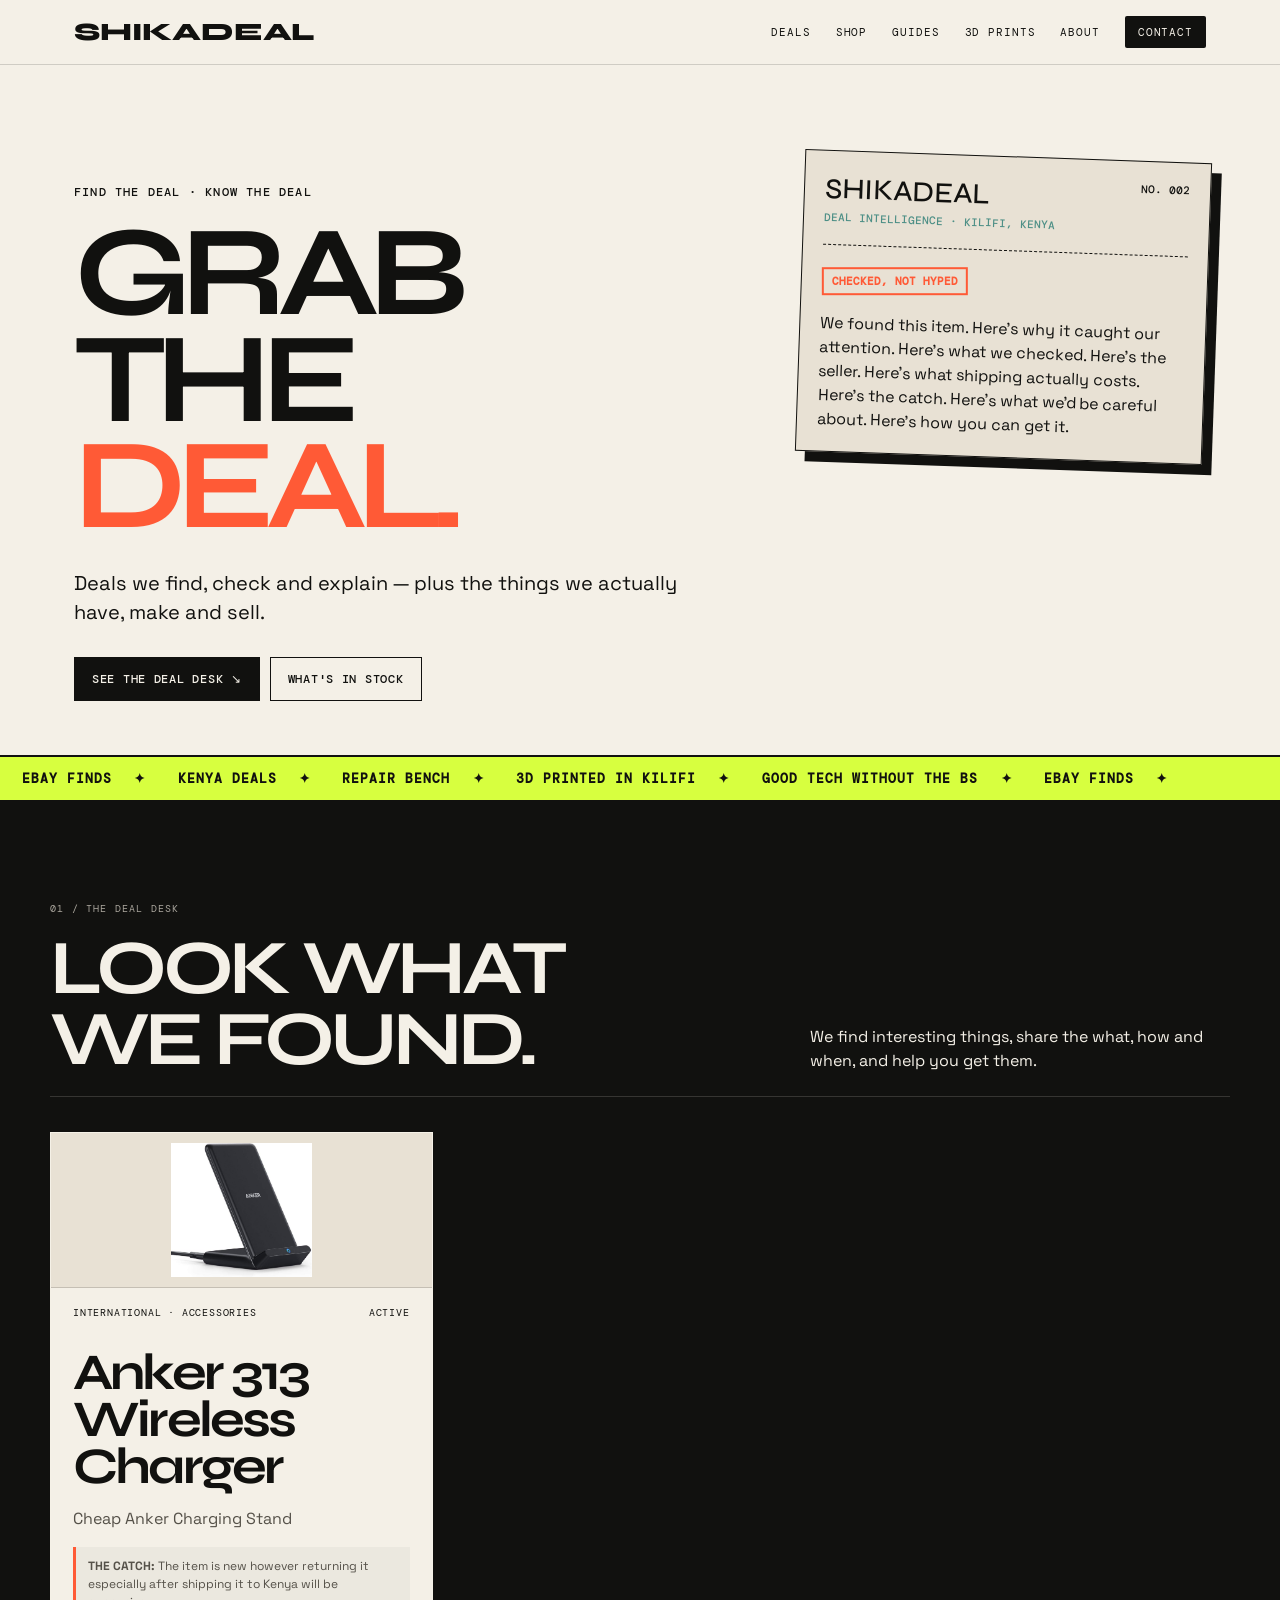
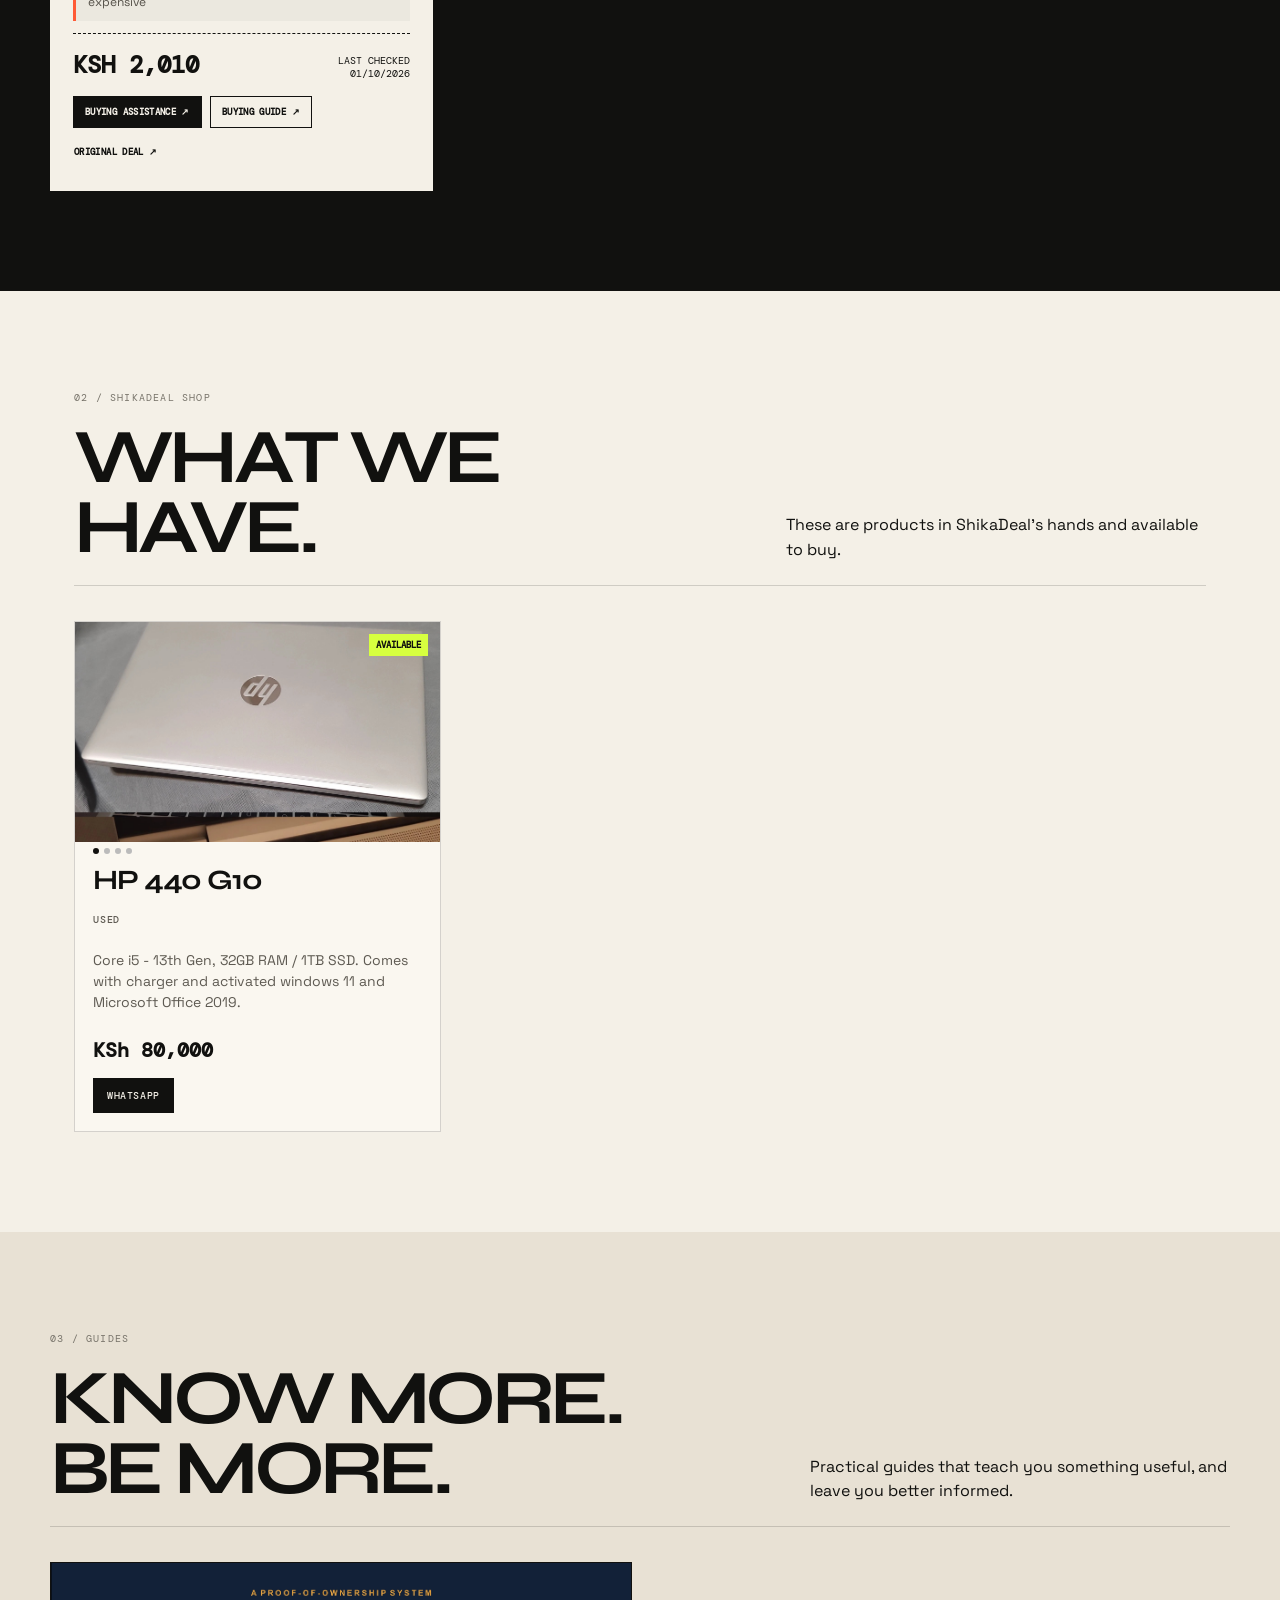
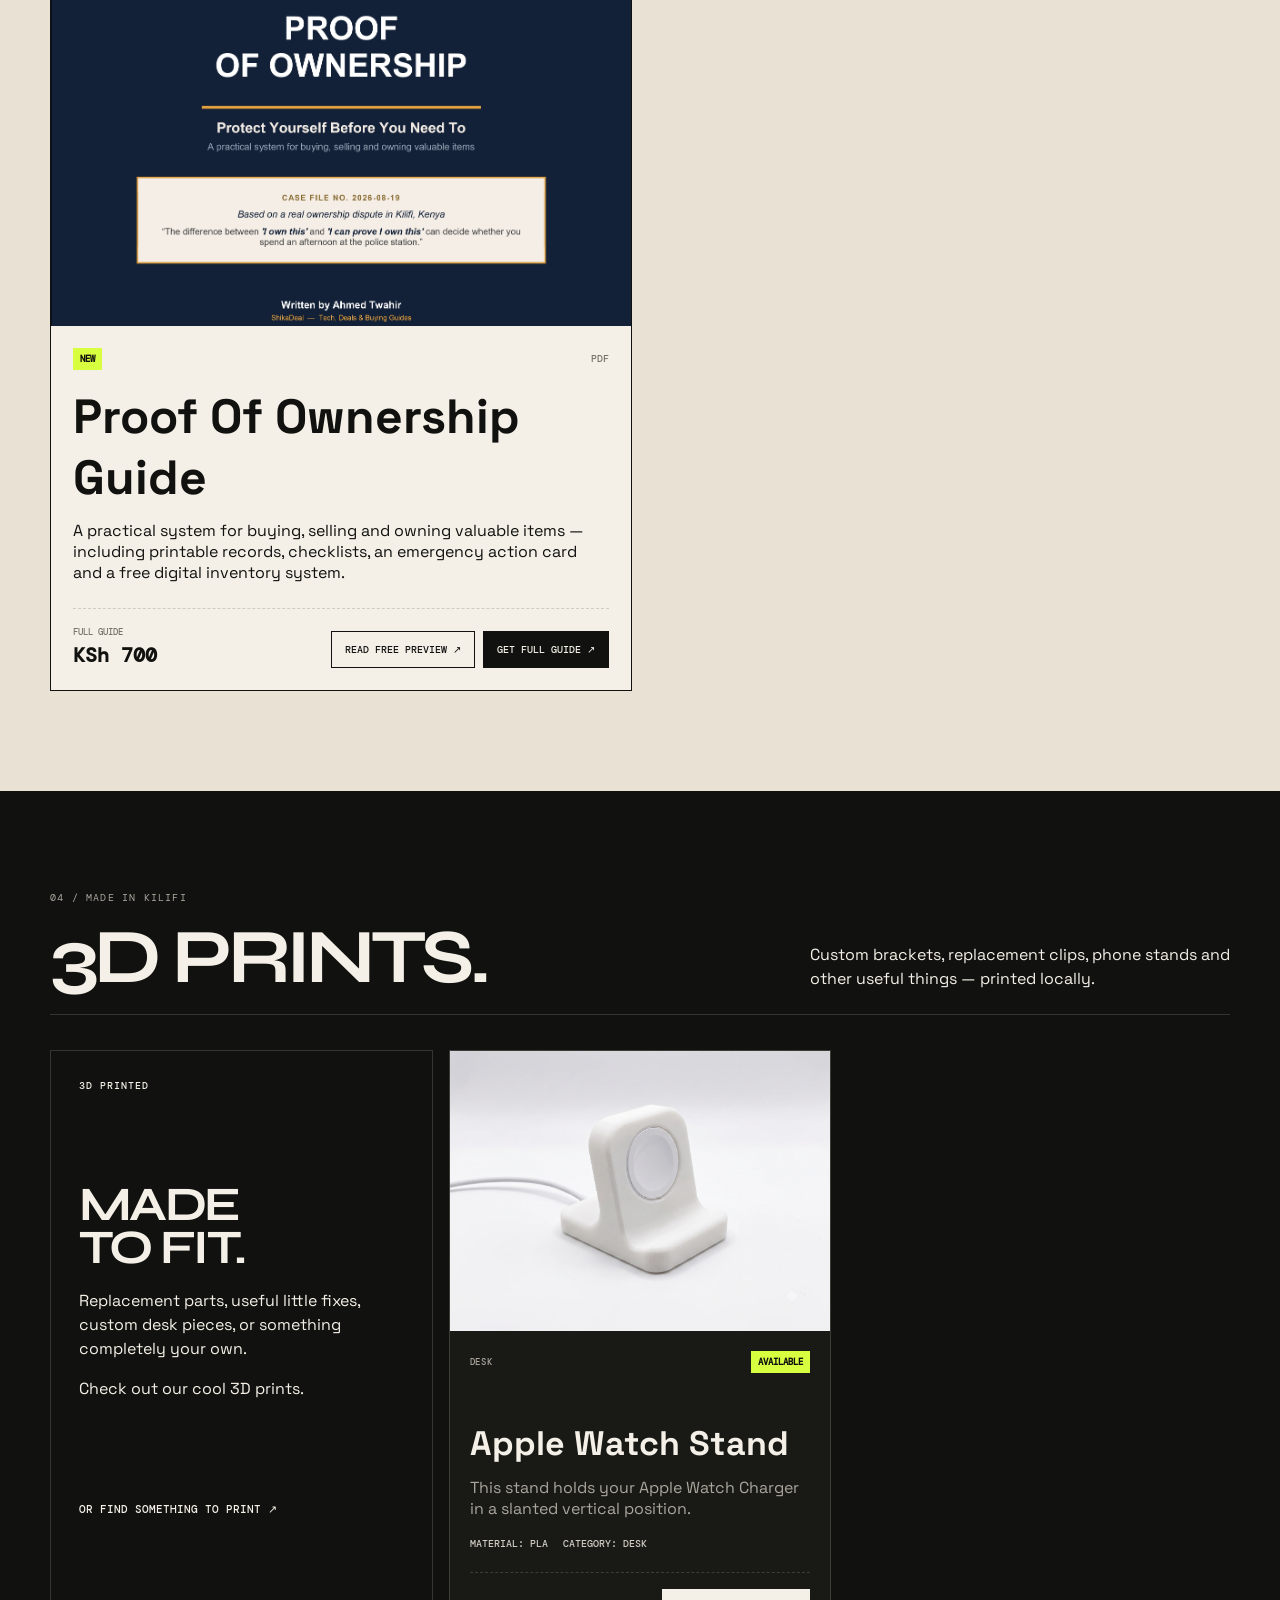
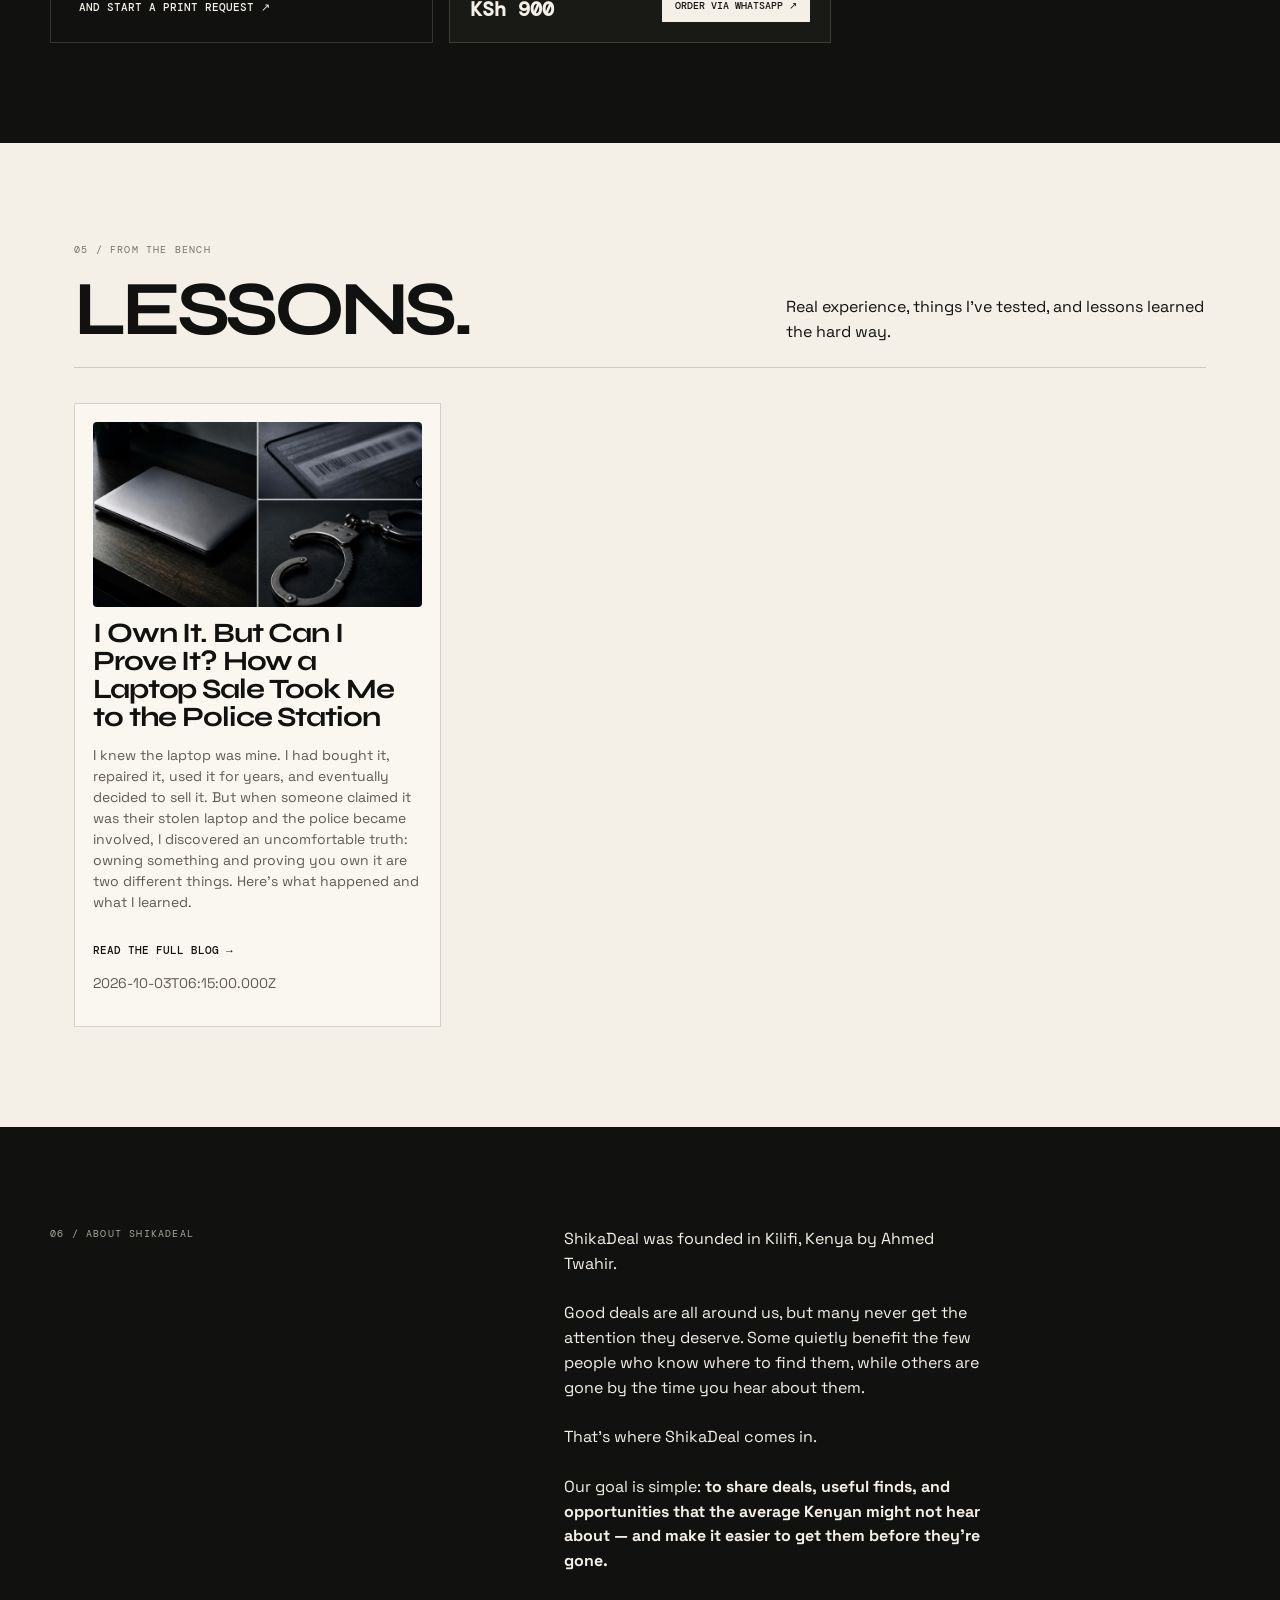
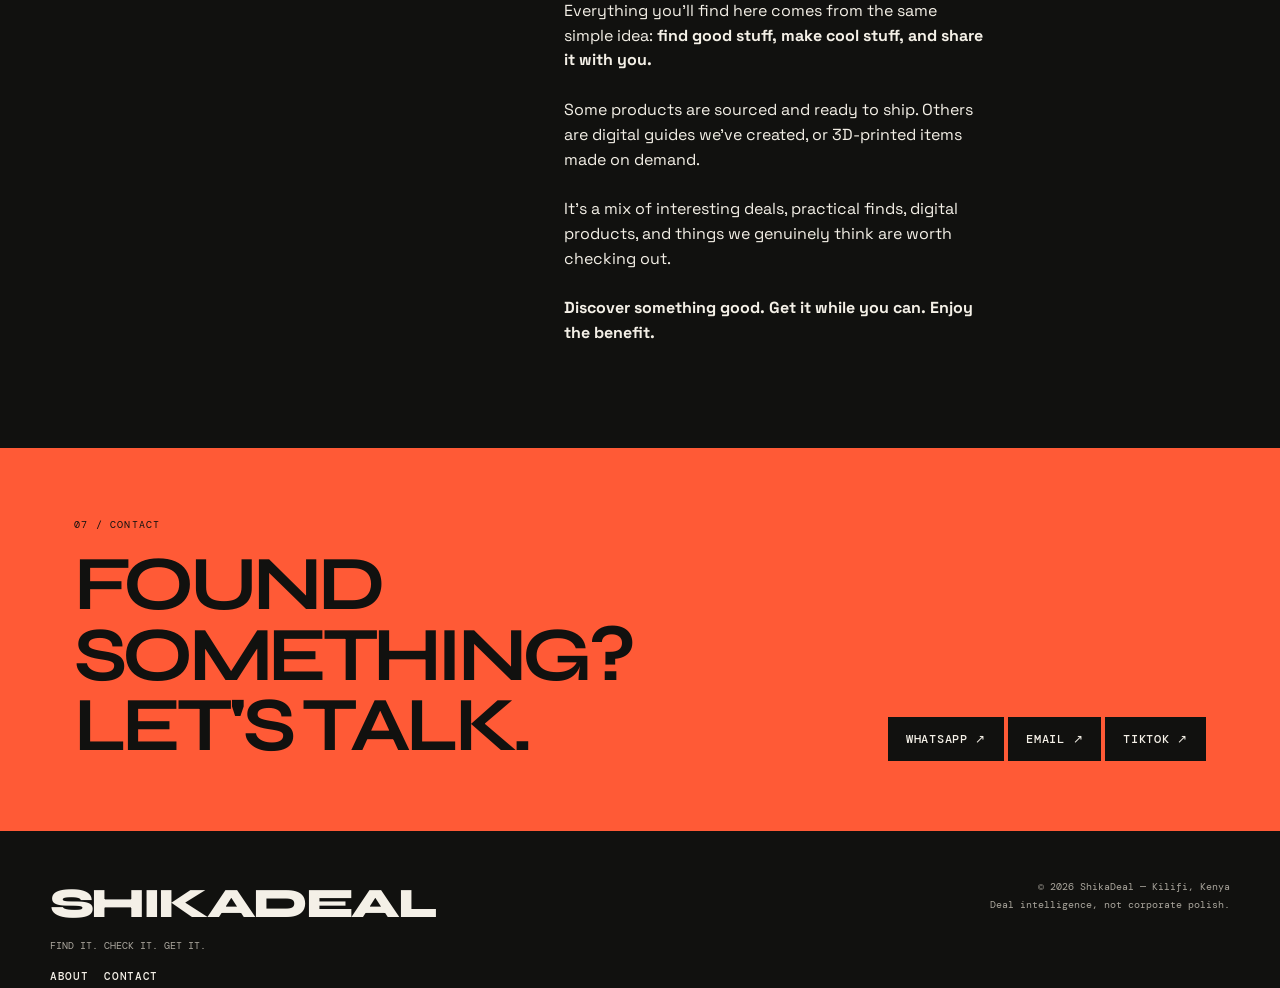
==== commit b26f5e4f: "Update index.html" ====
--- a/index.html
+++ b/index.html
@@ -1740,17 +1740,7 @@
 
   <div class="shop-grid">
 
-    <div class="shop-intro">
-
-      <strong>
-        Current stock
-      </strong>
-
-      <span class="stock-label">
-        Updated from ShikaDeal inventory ↗
-      </span>
-
-    </div>
+ 
 
 
     <div
@@ -1835,7 +1825,7 @@
         </p>
 
         <h2>
-          WE CAN PRINT IT.
+          3D PRINTS.
         </h2>
 
       </div>
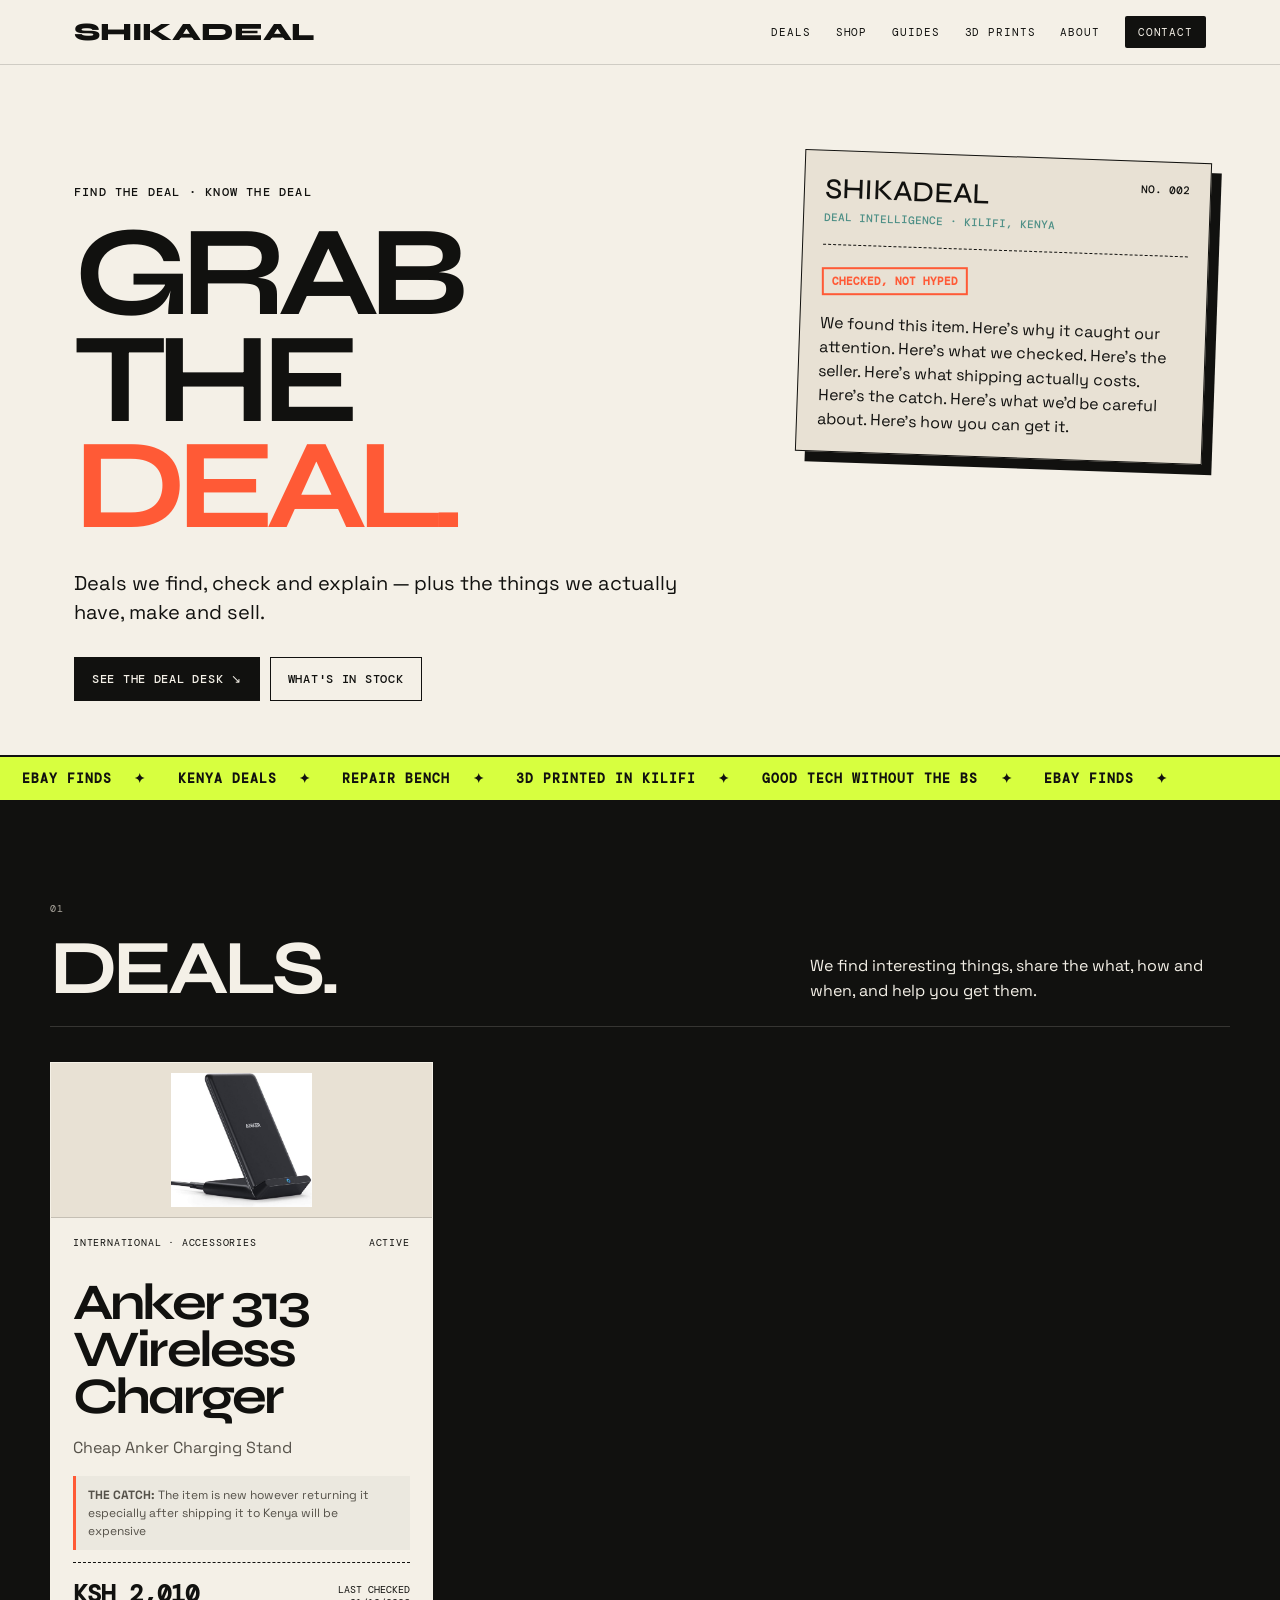
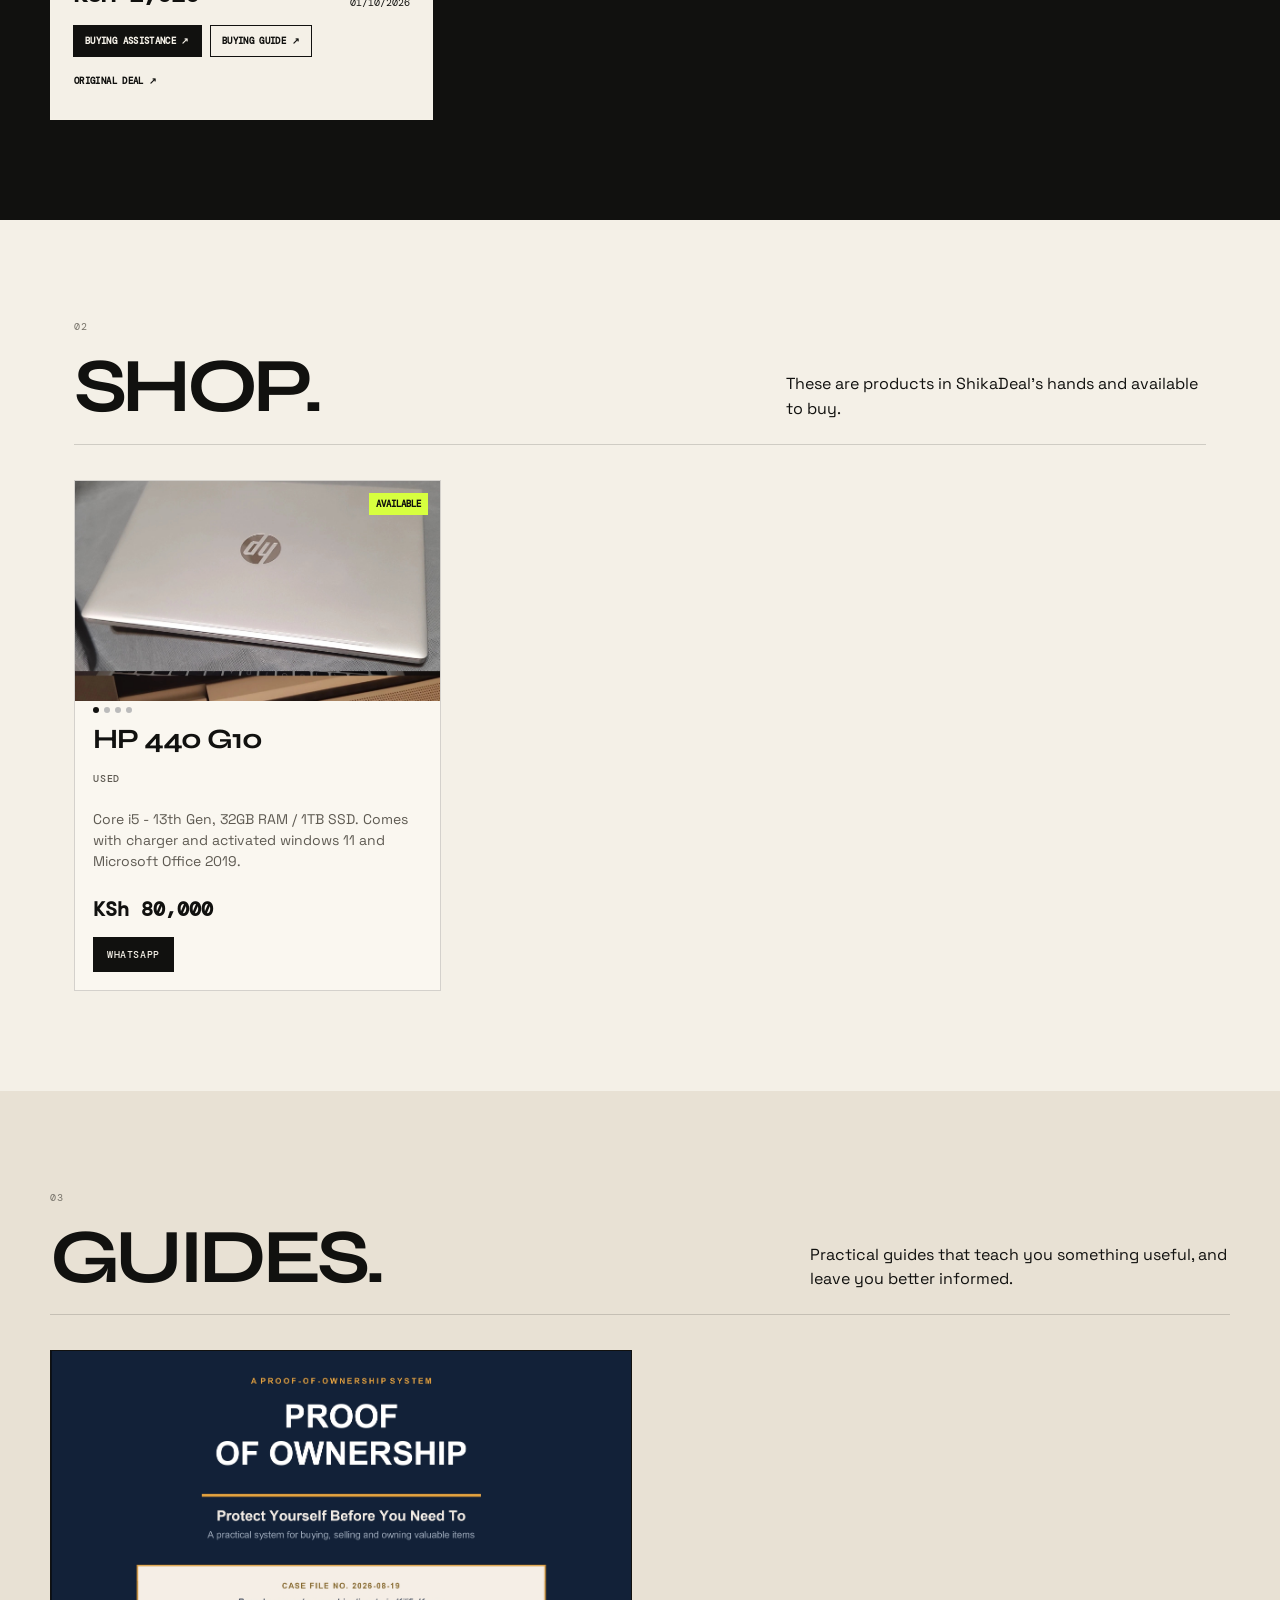
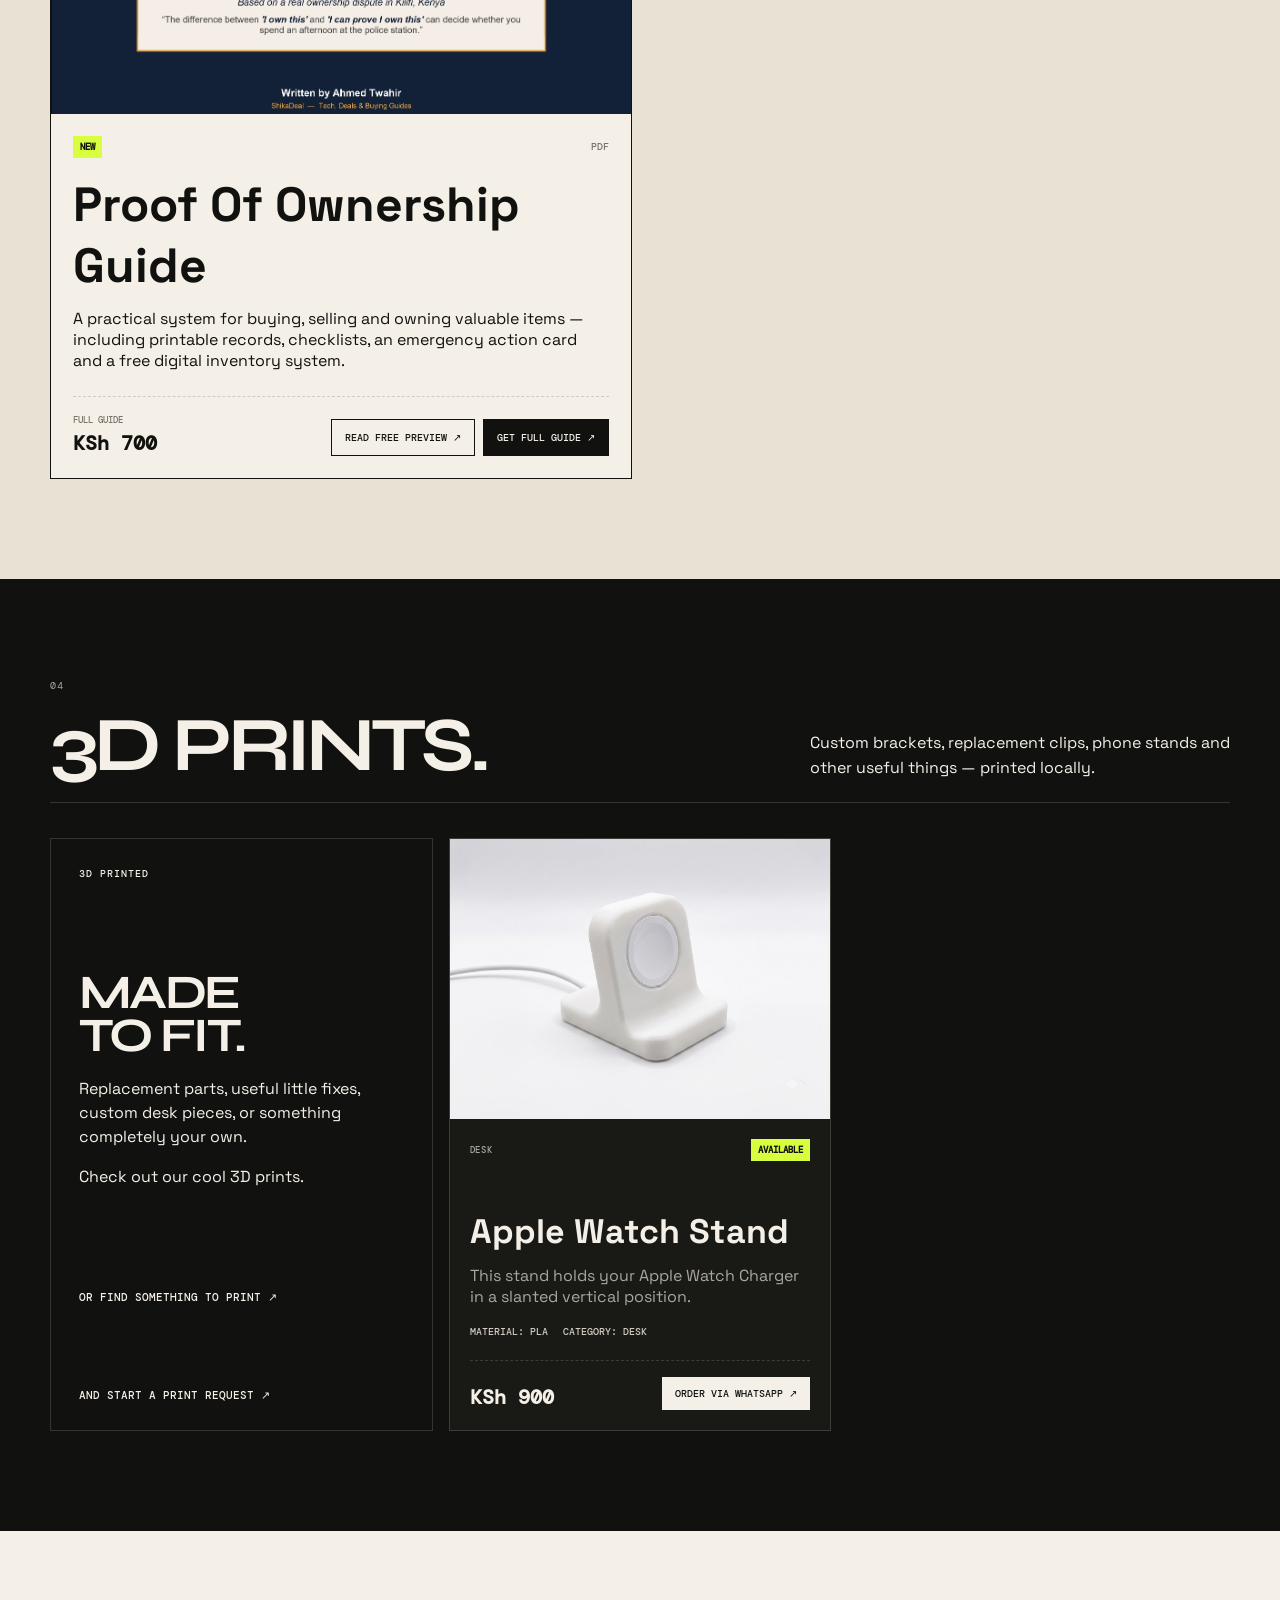
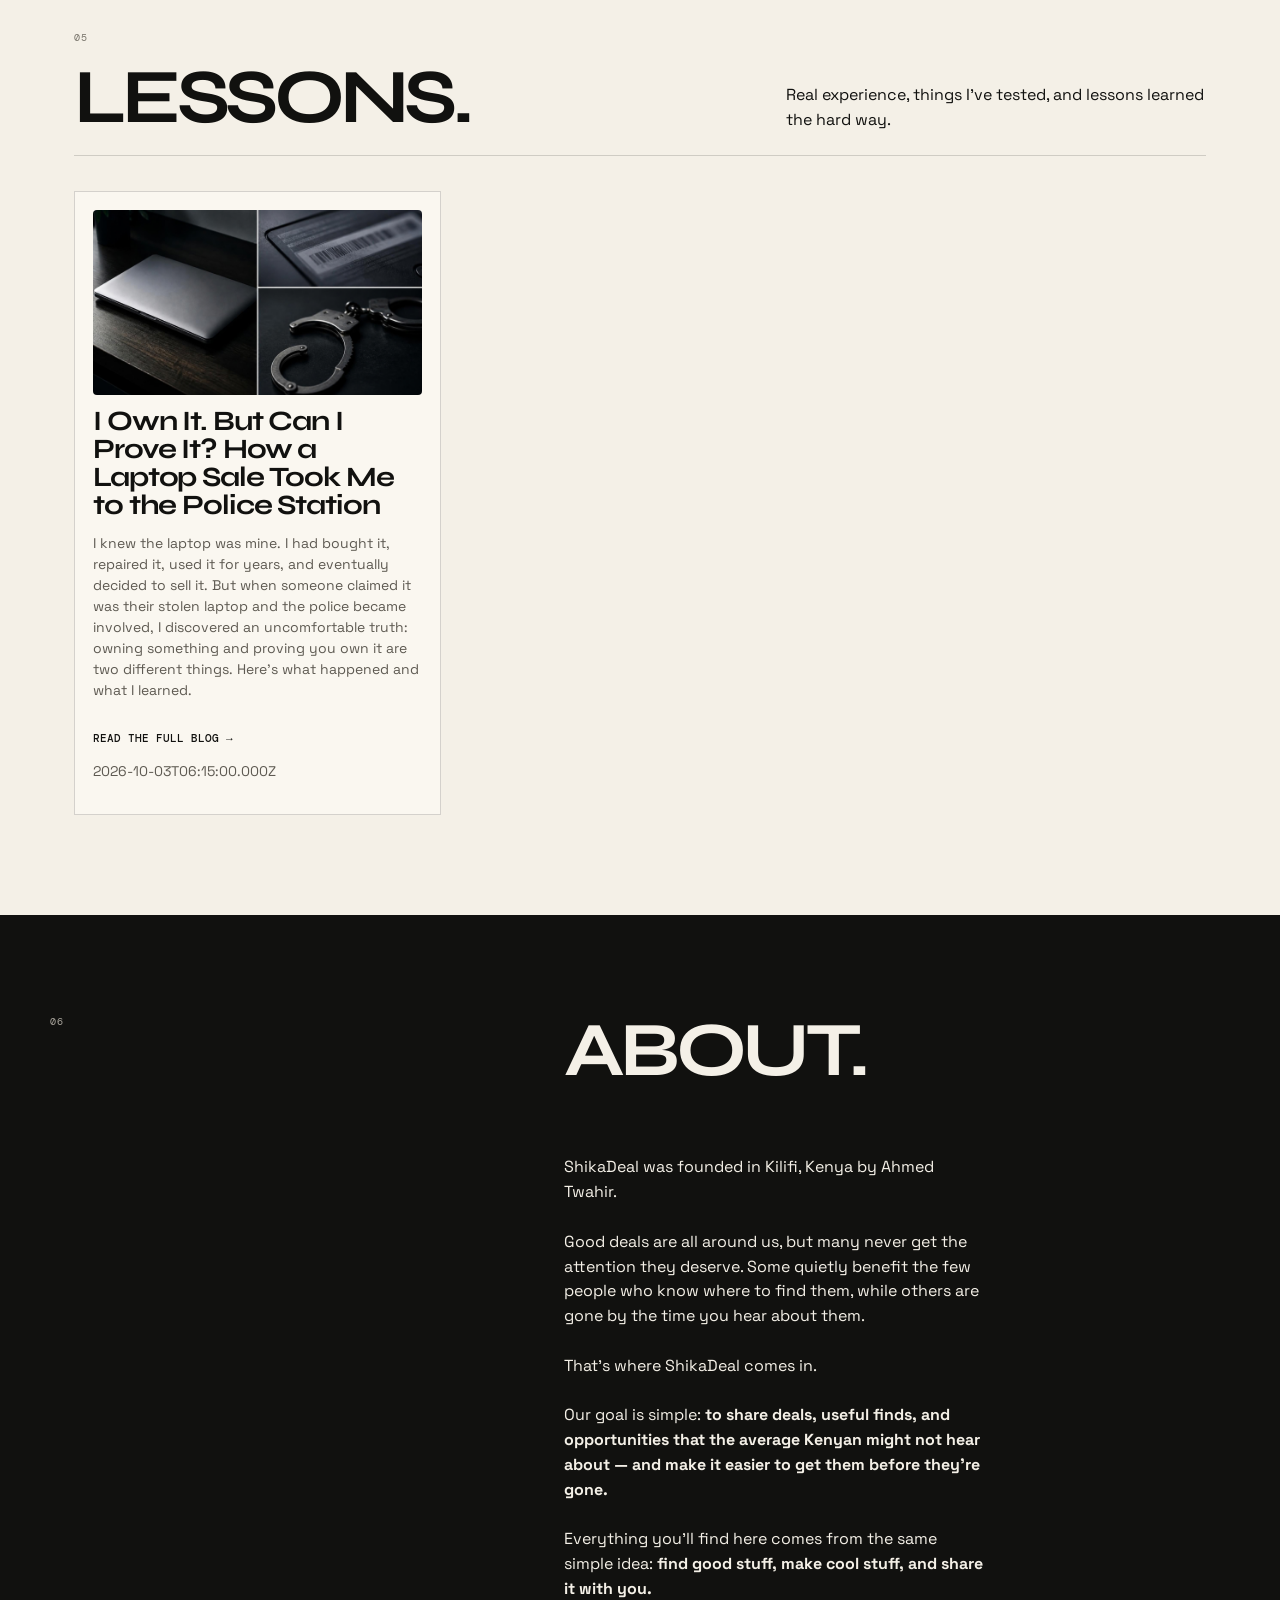
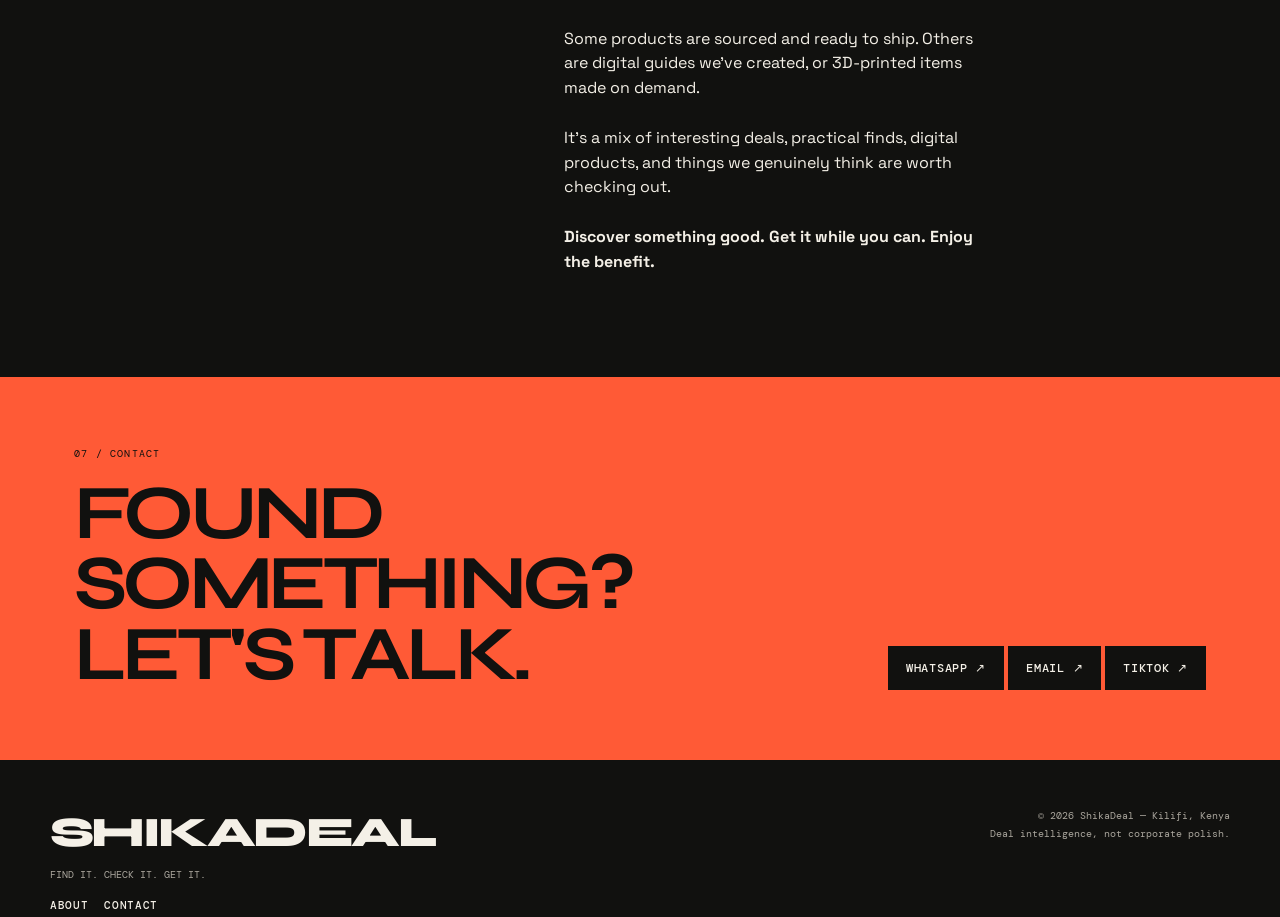
==== commit fe2ac175: "Update index.html" ====
--- a/index.html
+++ b/index.html
@@ -1578,12 +1578,11 @@
       <div>
 
         <p class="eyebrow">
-          01 / The deal desk
+          01 
         </p>
 
         <h2>
-          LOOK WHAT<br>
-          WE FOUND.
+          DEALS.
         </h2>
 
       </div>
@@ -1721,12 +1720,11 @@
     <div>
 
       <p class="eyebrow">
-        02 / ShikaDeal shop
+        02 
       </p>
 
       <h2>
-        WHAT WE<br>
-        HAVE.
+        SHOP.
       </h2>
 
     </div>
@@ -1767,12 +1765,11 @@
       <div>
 
         <p class="eyebrow">
-          03 / Guides
+          03 
         </p>
 
         <h2>
-          KNOW MORE.<br>
-          BE MORE.
+          GUIDES.
         </h2>
 
       </div>
@@ -1821,7 +1818,7 @@
       <div>
 
         <p class="eyebrow">
-          04 / Made in Kilifi
+          04 
         </p>
 
         <h2>
@@ -1904,7 +1901,7 @@
     <div>
 
       <p class="eyebrow">
-        05 / From the bench
+        05
       </p>
 
       <h2>
@@ -1953,7 +1950,10 @@
     <div class="manifesto">
 
       <p class="eyebrow">
-        06 / About Shikadeal
+        06
+        <h2>
+        ABOUT.
+        </h2>
       </p>
 
       <p class="section-intro">
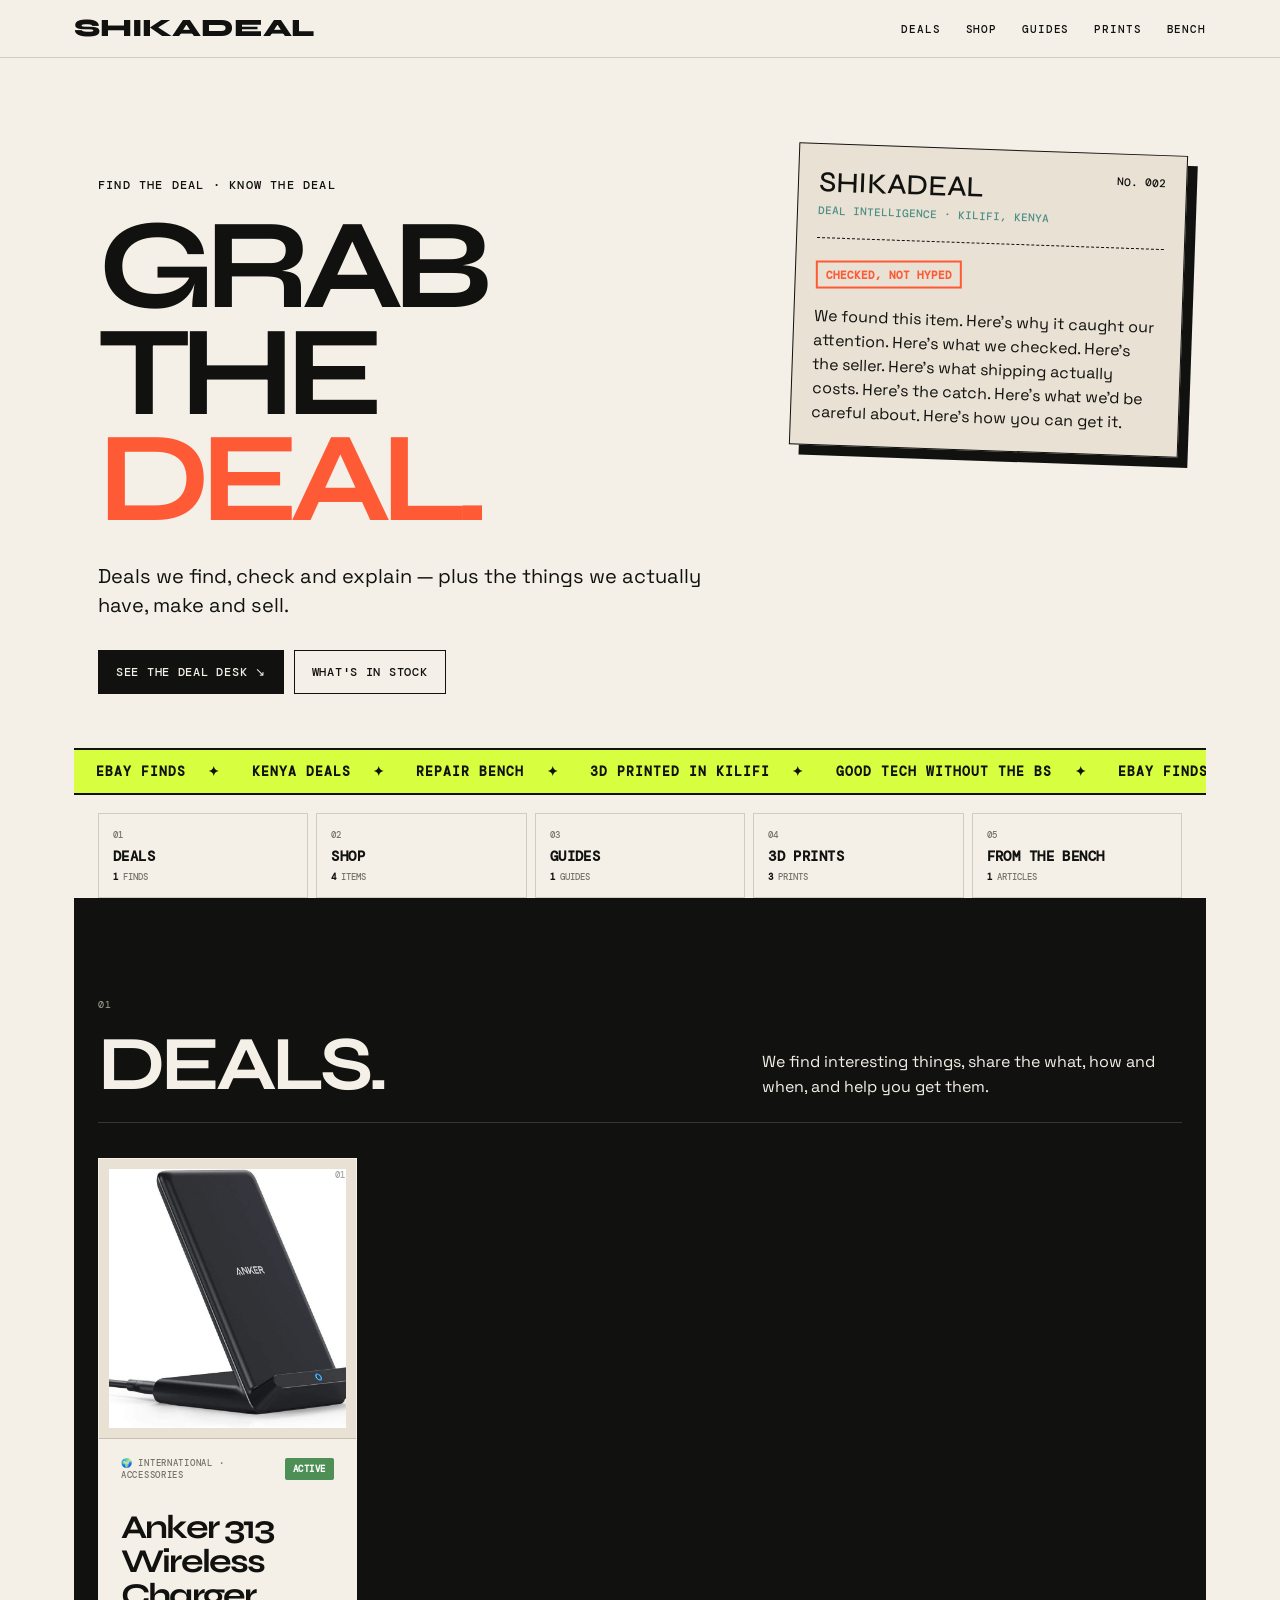
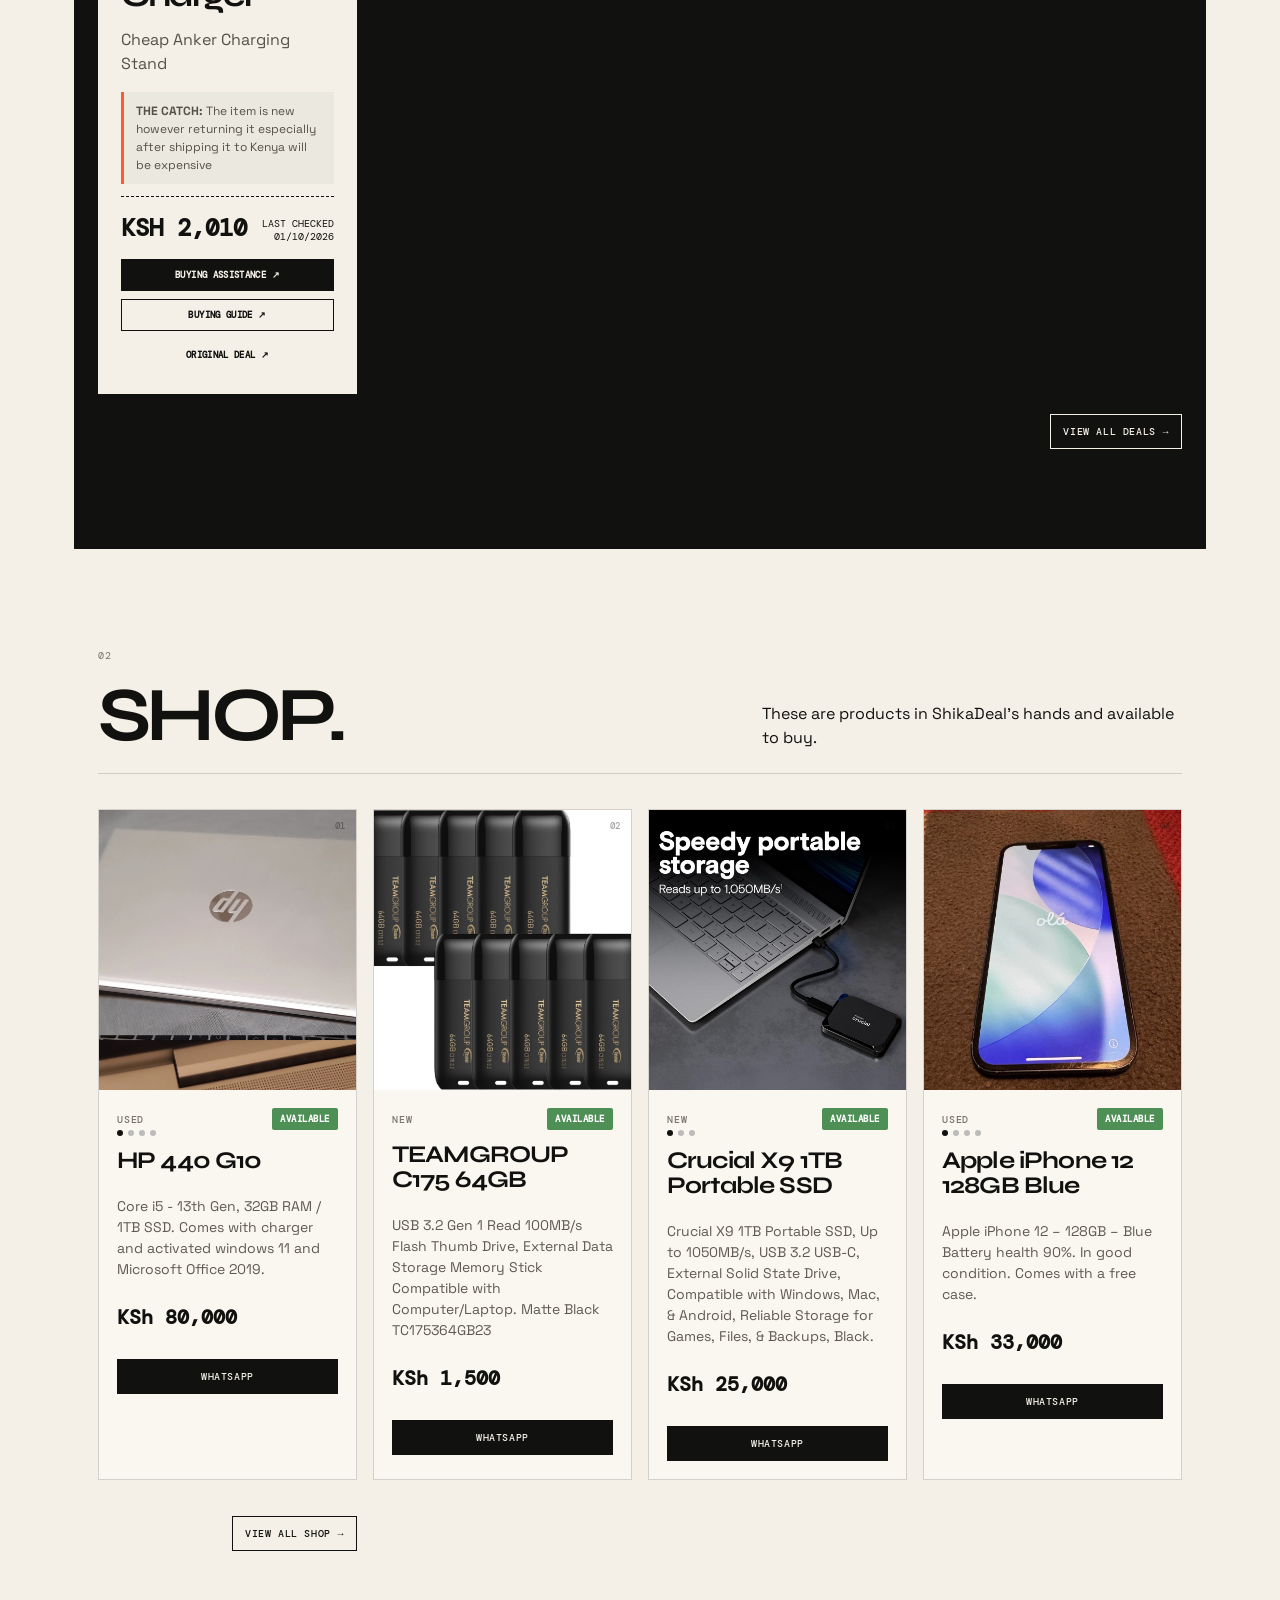
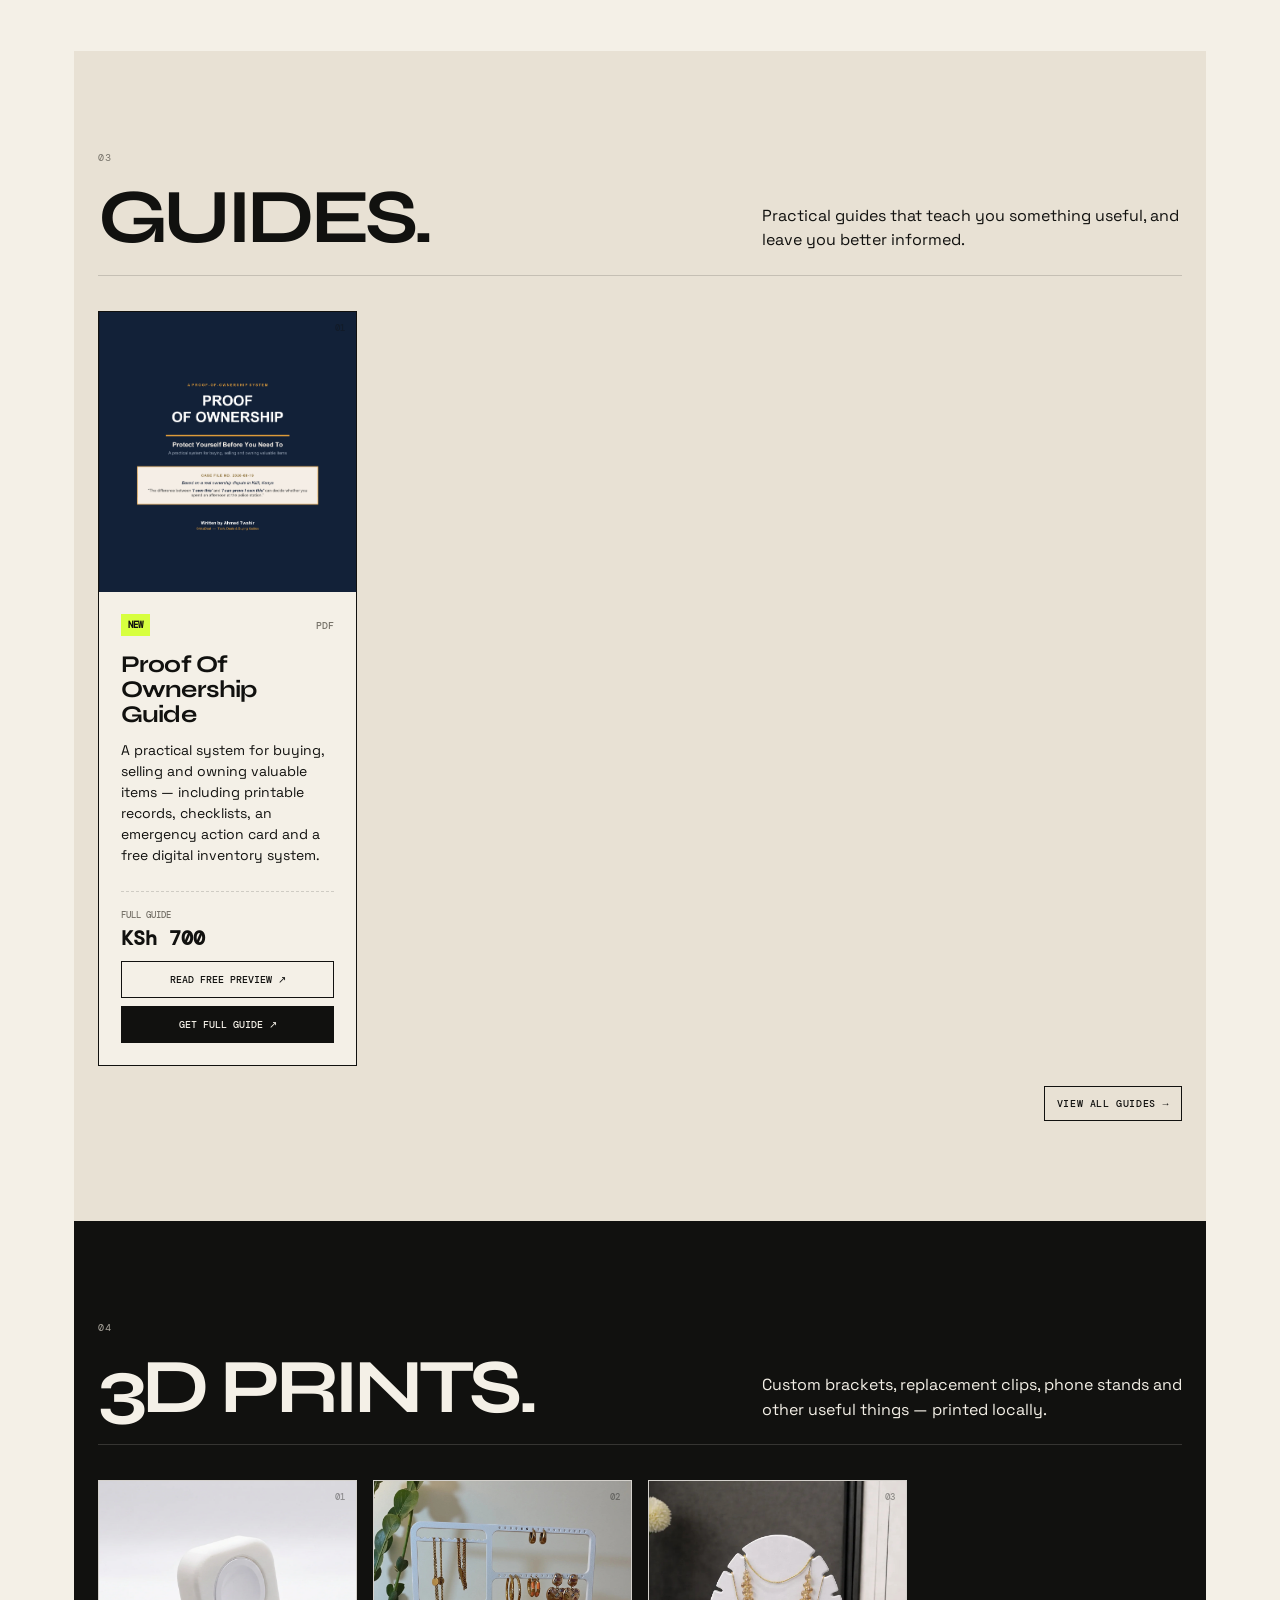
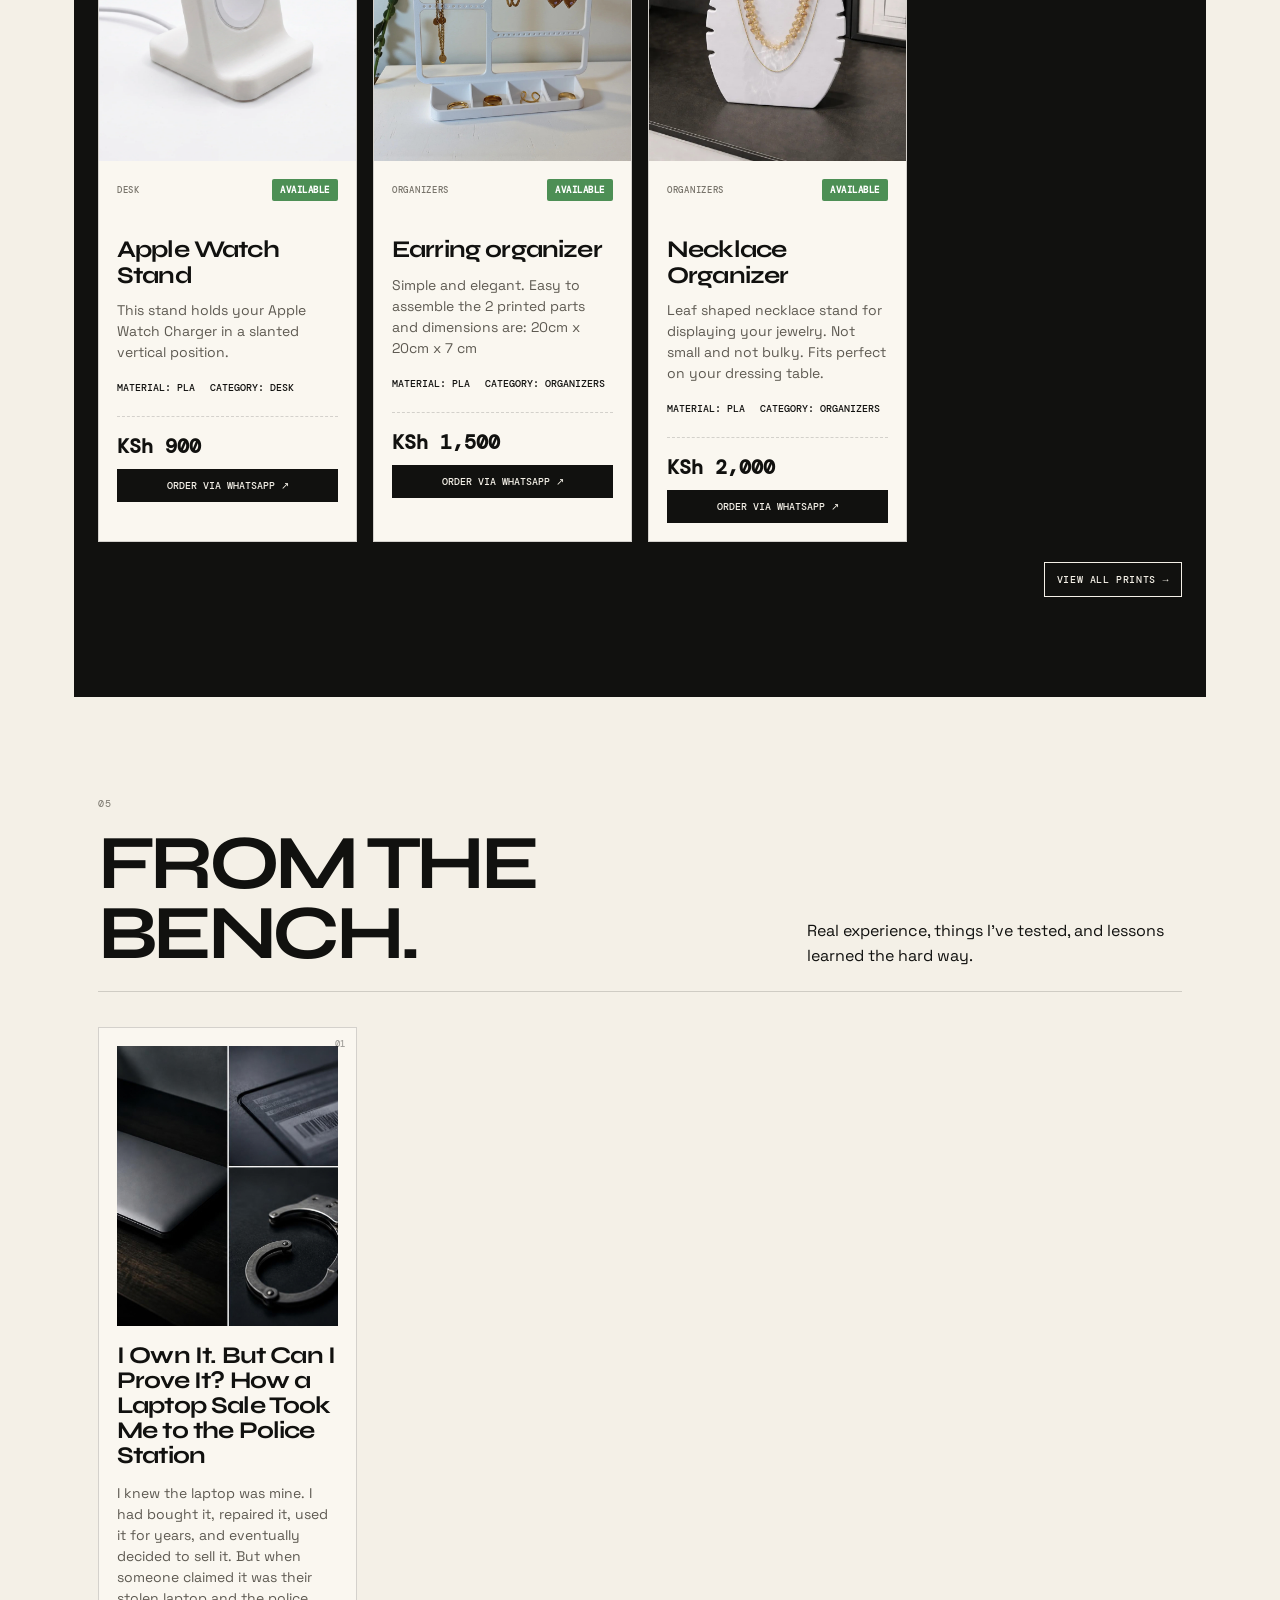
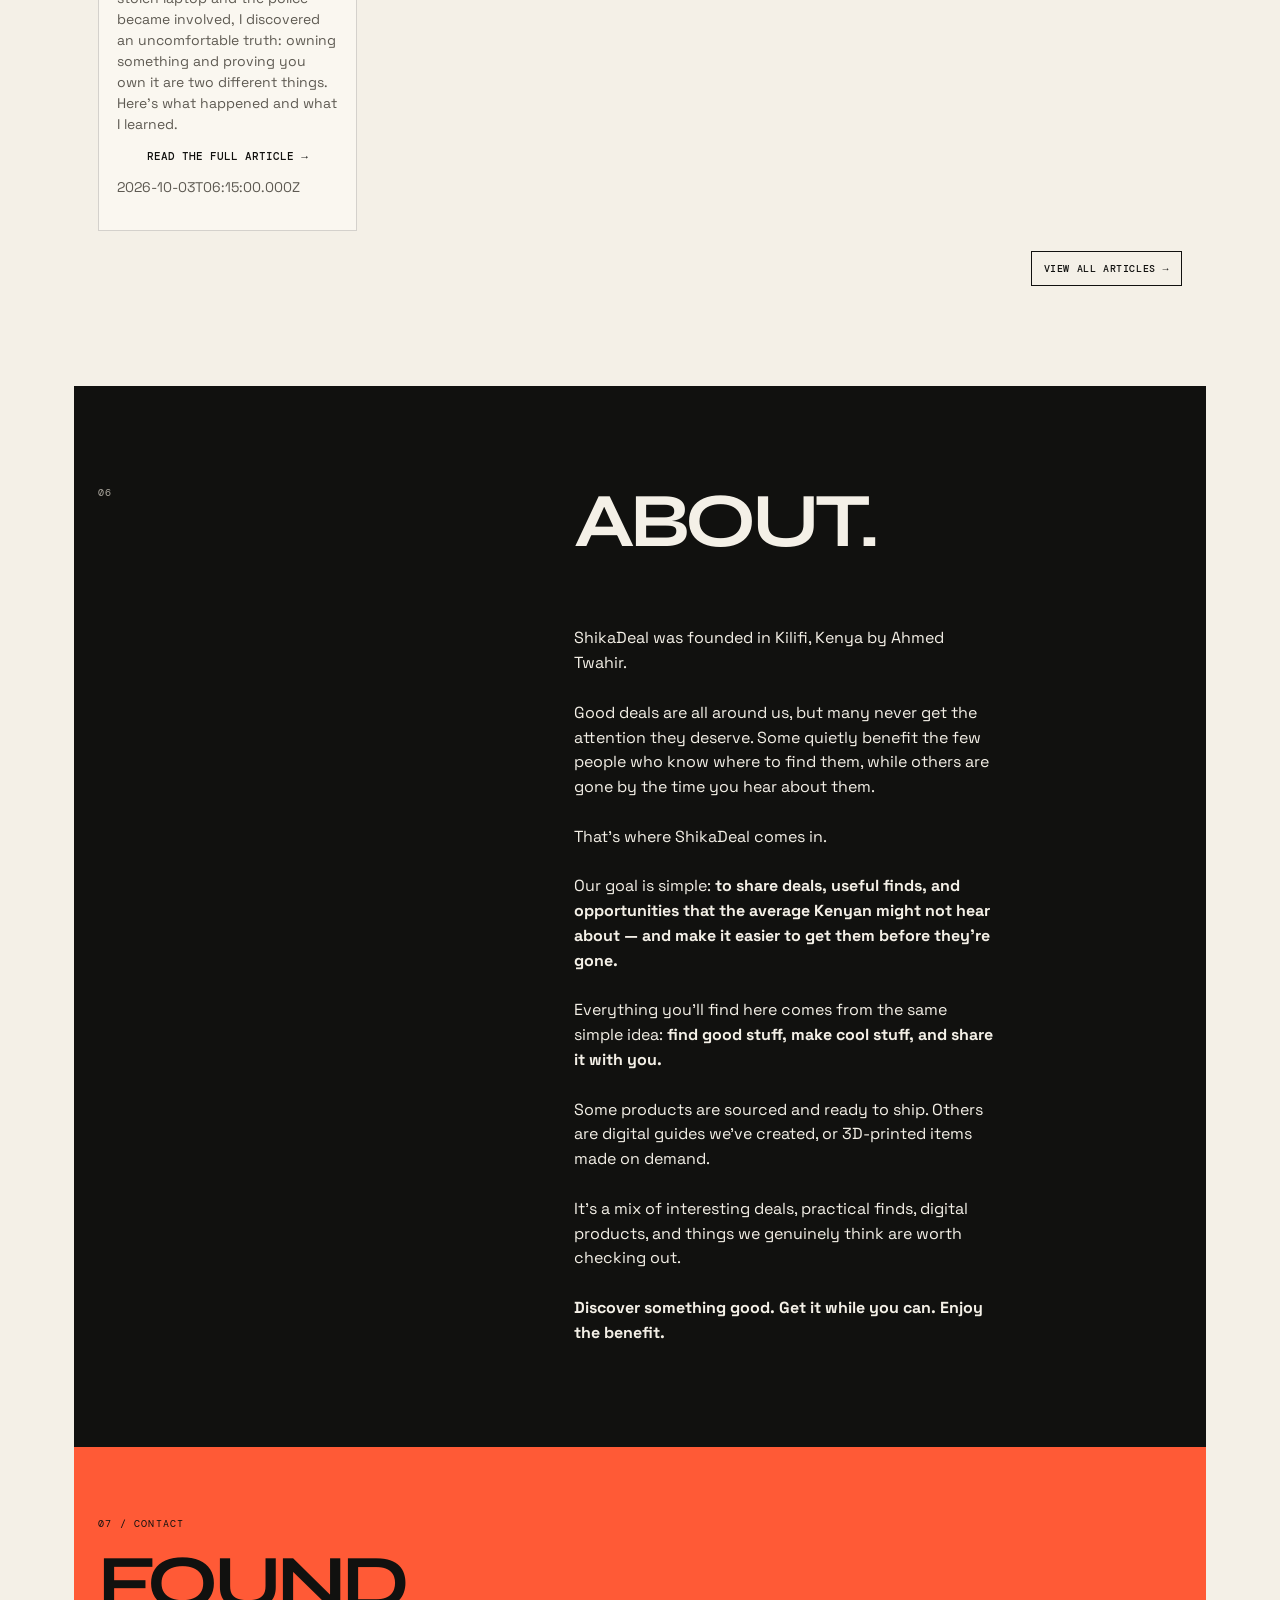
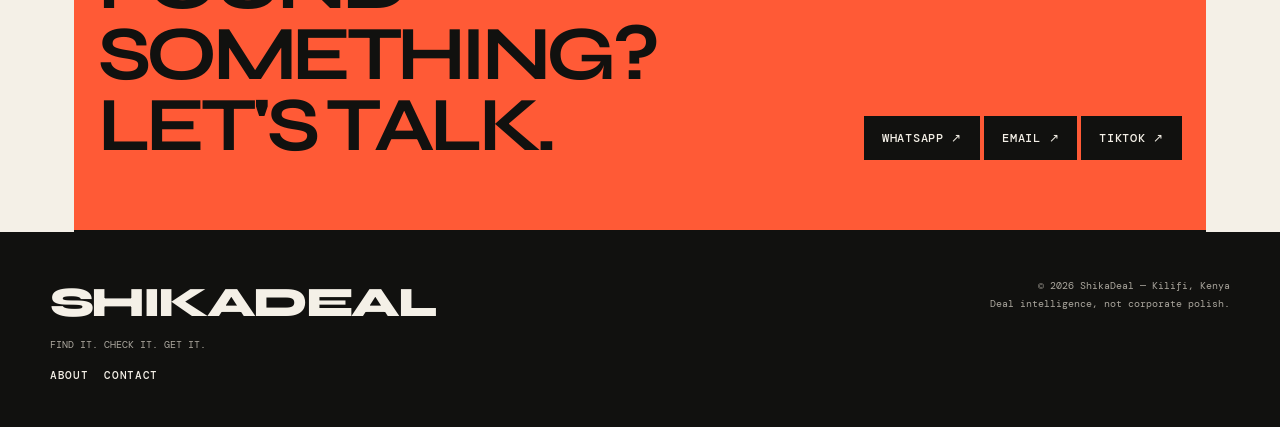
==== commit dd201001: "Website update" ====
--- a/index.html
+++ b/index.html
@@ -20,1404 +20,9 @@
 <link rel="preconnect" href="https://fonts.googleapis.com">
 <link rel="preconnect" href="https://fonts.gstatic.com" crossorigin>
 
-<link
-  href="https://fonts.googleapis.com/css2?family=DM+Mono:wght@400;500&family=Space+Grotesk:wght@400;500;600;700&family=Syne:wght@600;700;800&display=swap"
-  rel="stylesheet"
->
-
-<style>
-:root{
-  --ink:#11110f;
-  --ink2:#191916;
-  --paper:#f4f0e7;
-  --paper2:#e8e1d4;
-  --acid:#d7ff3f;
-  --orange:#ff5a36;
-  --blue:#7de2d1;
-  --muted:#77736a;
-  --line:rgba(17,17,15,.16);
-  --darkline:rgba(244,240,231,.16);
-}
-
-*{
-  box-sizing:border-box;
-}
-
-html{
-  scroll-behavior:smooth;
-  overflow-x:hidden;
-  width:100%;
-}
-
-body{
-  margin:0;
-  background:var(--paper);
-  color:var(--ink);
-  font-family:'Space Grotesk',sans-serif;
-}
-
-a{
-  color:inherit;
-}
-
-button{
-  font:inherit;
-}
-
-.mono,
-.eyebrow,
-.nav-meta,
-.deal-meta,
-.score-label,
-.stock-label,
-.footer-meta{
-  font-family:'DM Mono',monospace;
-}
-
-
-/* =========================================================
-   HEADER
-========================================================= */
-
-.site-header{
-  position:sticky;
-  top:0;
-  z-index:50;
-  background:rgba(244,240,231,.93);
-  backdrop-filter:blur(14px);
-  border-bottom:1px solid var(--line);
-}
-
-.nav{
-  max-width:1180px;
-  margin:auto;
-  padding:16px 24px;
-  display:flex;
-  align-items:center;
-  justify-content:space-between;
-  gap:28px;
-}
-
-.logo{
-  font-family:'Syne',sans-serif;
-  font-weight:800;
-  font-size:25px;
-  letter-spacing:-.2px;
-  text-decoration:none;
-}
-
-.nav-links{
-  display:flex;
-  gap:25px;
-  align-items:center;
-}
-
-.nav-links a{
-  font-family:'DM Mono',monospace;
-  font-size:11px;
-  text-decoration:none;
-  text-transform:uppercase;
-  letter-spacing:.08em;
-}
-
-.nav-links a:hover{
-  text-decoration:underline;
-  text-underline-offset:5px;
-}
-
-.nav-cta{
-  background:var(--ink);
-  color:var(--paper);
-  padding:9px 13px;
-  border-radius:2px;
-}
-
-
-/* =========================================================
-   HERO
-========================================================= */
-
-.hero{
-  max-width:1180px;
-  margin:auto;
-  padding:76px 24px 54px;
-  display:grid;
-  grid-template-columns:1.25fr .75fr;
-  gap:48px;
-  min-height:690px;
-  align-items:end;
-}
-
-.hero-kicker{
-  font:500 12px 'DM Mono',monospace;
-  text-transform:uppercase;
-  letter-spacing:.1em;
-  margin-bottom:20px;
-}
-
-.hero h1{
-  font-family:'Syne',sans-serif;
-  font-size:clamp(64px,10vw,142px);
-  line-height:.83;
-  letter-spacing:-.075em;
-  margin:0;
-  max-width:850px;
-}
-
-.hero h1 em{
-  font-style:normal;
-  color:var(--orange);
-}
-
-.hero-sub{
-  font-size:20px;
-  line-height:1.45;
-  max-width:620px;
-  margin:30px 0;
-}
-
-.hero-actions{
-  display:flex;
-  gap:10px;
-  flex-wrap:wrap;
-}
-
-.btn{
-  display:inline-flex;
-  align-items:center;
-  justify-content:center;
-  gap:10px;
-  padding:13px 17px;
-  background:var(--ink);
-  color:var(--paper);
-  text-decoration:none;
-  font:500 12px 'DM Mono',monospace;
-  text-transform:uppercase;
-  letter-spacing:.06em;
-  border:1px solid var(--ink);
-  cursor:pointer;
-}
-
-.btn:hover{
-  transform:translateY(-2px);
-}
-
-.btn.alt{
-  background:transparent;
-  color:var(--ink);
-}
-
-.hero-ticket{
-  align-self:start;
-  margin-top:15px;
-  border:1px solid var(--ink);
-  background:var(--paper2);
-  padding:20px;
-  transform:rotate(2deg);
-  box-shadow:10px 10px 0 var(--ink);
-}
-
-.ticket-top{
-  display:flex;
-  justify-content:space-between;
-  font:500 11px 'DM Mono',monospace;
-}
-
-.ticket-brand{
-  font-family:'Syne',sans-serif;
-  font-size:29px;
-}
-
-.ticket-rule{
-  border:0;
-  border-top:1px dashed var(--ink);
-  margin:20px 0;
-}
-
-.stamp{
-  display:inline-block;
-  border:2px solid var(--orange);
-  color:var(--orange);
-  padding:5px 8px;
-  font:700 11px 'DM Mono',monospace;
-  transform:rotate(-2deg);
-}
-
-.ticket-copy{
-  font-size:16px;
-  line-height:1.5;
-  margin:18px 0 0;
-}
-
-
-/* =========================================================
-   MARQUEE
-========================================================= */
-
-.marquee{
-  background:var(--acid);
-  border-top:2px solid var(--ink);
-  border-bottom:2px solid var(--ink);
-  overflow:hidden;
-  white-space:nowrap;
-}
-
-.marquee-inner{
-  display:inline-block;
-  padding:13px 0;
-  font:700 13px 'DM Mono',monospace;
-  text-transform:uppercase;
-  letter-spacing:.08em;
-  animation:scroll 28s linear infinite;
-}
-
-.marquee-inner span{
-  margin:0 22px;
-}
-
-@keyframes scroll{
-  to{
-    transform:translateX(-30%);
-  }
-}
-
-
-/* =========================================================
-   SECTIONS
-========================================================= */
-
-.section{
-  max-width:1180px;
-  margin:auto;
-  padding:100px 24px;
-}
-
-.section.dark{
-  max-width:none;
-  background:var(--ink);
-  color:var(--paper);
-}
-
-.section.dark > .section-inner{
-  max-width:1180px;
-  margin:auto;
-}
-
-.section.tint{
-  max-width:none;
-  background:var(--paper2);
-}
-
-.section.tint > .section-inner{
-  max-width:1180px;
-  margin:auto;
-}
-
-.eyebrow{
-  font-size:10px;
-  text-transform:uppercase;
-  letter-spacing:.12em;
-  color:var(--muted);
-  margin:0 0 18px;
-}
-
-.dark .eyebrow{
-  color:#aaa69d;
-}
-
-.section-head{
-  display:flex;
-  justify-content:space-between;
-  align-items:end;
-  gap:30px;
-  border-bottom:1px solid var(--line);
-  padding-bottom:22px;
-  margin-bottom:35px;
-}
-
-.dark .section-head{
-  border-color:var(--darkline);
-}
-
-h2{
-  font-family:'Syne',sans-serif;
-  font-size:clamp(42px,6vw,78px);
-  line-height:.92;
-  letter-spacing:-.06em;
-  margin:0;
-  max-width:760px;
-}
-
-.section-intro{
-  max-width:420px;
-  line-height:1.55;
-  margin:0;
-}
-
-
-/* =========================================================
-   DEALS
-========================================================= */
-
-.deal-board{
-  display:grid;
-  grid-template-columns:repeat(3,1fr);
-  gap:16px;
-}
-
-.deal-card{
-  min-height:390px;
-  border:1px solid var(--darkline);
-  padding:22px;
-  display:flex;
-  flex-direction:column;
-  justify-content:space-between;
-  position:relative;
-  overflow:hidden;
-}
-
-.deal-card.featured{
-  background:var(--paper);
-  color:var(--ink);
-  min-height:390px;
-}
-
-.deal-card.placeholder{
-  background:#24241f;
-}
-
-.deal-card.placeholder:after{
-  content:'DEALS ENGINE → NEXT';
-  position:absolute;
-  right:-42px;
-  top:48%;
-  font:700 10px 'DM Mono',monospace;
-  transform:rotate(-90deg);
-  color:#656158;
-}
-
-.deal-meta{
-  font-size:10px;
-  text-transform:uppercase;
-  letter-spacing:.08em;
-  display:flex;
-  justify-content:space-between;
-  gap:10px;
-}
-
-.deal-card h3{
-  font-family:'Syne',sans-serif;
-  font-size:clamp(30px,4vw,58px);
-  line-height:.92;
-  letter-spacing:-.055em;
-  margin:30px 0 10px;
-}
-
-.deal-card:not(.featured) h3{
-  font-size:34px;
-}
-
-.deal-card p{
-  line-height:1.5;
-  color:#a8a49a;
-}
-
-.featured p{
-  color:#555149;
-}
-
-.deal-home-image{
-  display:block;
-  width:calc(100% + 44px);
-  height:155px;
-  margin:-22px -22px 18px;
-  padding:10px;
-  box-sizing:border-box;
-  object-fit:contain;
-  background:var(--paper2);
-  border-bottom:1px solid var(--line);
-}
-
-.deal-home-catch{
-  margin-top:14px;
-  padding:10px 12px;
-  border-left:3px solid var(--orange);
-  background:rgba(0,0,0,.035);
-  font-size:12px!important;
-}
-
-.deal-home-actions{
-  display:flex;
-  flex-wrap:wrap;
-  gap:8px;
-  margin-top:16px;
-}
-
-.deal-home-actions a{
-  display:inline-flex;
-  align-items:center;
-  width:max-content;
-  padding:9px 11px;
-  text-decoration:none;
-  border:1px solid var(--ink);
-  color:var(--ink);
-  font:700 9px 'DM Mono',monospace;
-  text-transform:uppercase;
-  letter-spacing:.04em;
-}
-
-.deal-home-actions a.primary{
-  background:var(--ink);
-  color:var(--paper);
-}
-
-.deal-home-actions a.text-link{
-  border-color:transparent;
-  padding-left:0;
-}
-
-.score{
-  display:flex;
-  align-items:end;
-  justify-content:space-between;
-  border-top:1px dashed currentColor;
-  padding-top:15px;
-}
-
-.score-number{
-  font:700 34px 'DM Mono',monospace;
-}
-
-.score-label{
-  font-size:10px;
-  text-transform:uppercase;
-  max-width:100px;
-  text-align:right;
-}
-
-.deal-note{
-  font:500 12px 'DM Mono',monospace;
-  text-transform:uppercase;
-}
-
-.deal-cta{
-  display:inline-flex;
-  margin-top:14px;
-  font:500 11px 'DM Mono',monospace;
-  text-transform:uppercase;
-  text-decoration:none;
-  width:max-content;
-}
-
-.deal-cta:hover{
-  text-decoration:underline;
-}
-
-
-/* =========================================================
-   GENERAL GRIDS / CARDS
-========================================================= */
-
-.shop-grid{
-  display:grid;
-  grid-template-columns:repeat(3,1fr);
-  gap:16px;
-}
-
-.shop-intro{
-  grid-column:span 3;
-  display:flex;
-  justify-content:space-between;
-  align-items:center;
-  padding:18px 0;
-  border-bottom:1px solid var(--line);
-  margin-bottom:8px;
-}
-
-.shop-intro strong{
-  font-family:'Syne',sans-serif;
-  font-size:26px;
-}
-
-.grid{
-  display:grid;
-  grid-template-columns:repeat(3,1fr);
-  gap:16px;
-}
-
-.card{
-  border:1px solid var(--line);
-  background:#faf7f0;
-  padding:18px;
-  position:relative;
-}
-
-.product-card{
-  display:flex;
-  flex-direction:column;
-}
-
-.product-gallery{
-  display:flex;
-  overflow-x:auto;
-  overflow-y:hidden;
-  height:220px;
-  background:var(--paper2);
-  margin:-18px -18px 18px;
-  scroll-snap-type:x mandatory;
-  -webkit-overflow-scrolling:touch;
-  scrollbar-width:none;
-  touch-action:pan-x;
-  overscroll-behavior:contain;
-}
-
-.product-gallery::-webkit-scrollbar{
-  display:none;
-}
-
-.product-gallery img{
-  width:100%;
-  min-width:100%;
-  height:220px;
-  object-fit:cover;
-  scroll-snap-align:start;
-  cursor:pointer;
-}
-
-.gallery-dots{
-  display:flex;
-  gap:5px;
-  margin:-12px 0 12px;
-}
-
-.gallery-dots span{
-  width:6px;
-  height:6px;
-  border-radius:50%;
-  background:#bbb;
-  cursor:pointer;
-}
-
-.gallery-dots span.active{
-  background:var(--ink);
-}
-
-.tag-corner{
-  position:absolute;
-  right:12px;
-  top:12px;
-  padding:5px 7px;
-  background:var(--acid);
-  font:700 9px 'DM Mono',monospace;
-  z-index:2;
-}
-
-.card h3{
-  font-family:'Syne',sans-serif;
-  font-size:28px;
-  line-height:1;
-  margin:0 0 9px;
-  letter-spacing:-.04em;
-}
-
-.card p{
-  font-size:14px;
-  line-height:1.5;
-  color:#5e5a52;
-}
-
-.condition{
-  font:500 10px 'DM Mono',monospace!important;
-  text-transform:uppercase;
-  letter-spacing:.08em;
-}
-
-.price{
-  font:700 20px 'DM Mono',monospace;
-  margin:10px 0 15px;
-}
-
-.whatsapp-btn{
-  display:inline-flex;
-  width:max-content;
-  padding:10px 13px;
-  text-decoration:none;
-  background:var(--ink);
-  color:var(--paper);
-  font:500 10px 'DM Mono',monospace;
-  text-transform:uppercase;
-}
-
-
-/* =========================================================
-   GUIDES
-========================================================= */
-
-.guides-grid{
-  display:grid;
-  grid-template-columns:repeat(2,1fr);
-  gap:16px;
-}
-
-.guide-card{
-  border:1px solid var(--line);
-  background:var(--paper);
-  padding:0;
-  position:relative;
-  overflow:hidden;
-  display:flex;
-  flex-direction:column;
-}
-
-.guide-card.featured-guide{
-  border-color:var(--ink);
-}
-
-.guide-cover-link{
-  display:block;
-  background:var(--paper2);
-  overflow:hidden;
-  text-decoration:none;
-}
-
-.guide-cover{
-  width:100%;
-  aspect-ratio:16 / 10;
-  object-fit:cover;
-  display:block;
-  transition:transform .25s ease;
-}
-
-.guide-cover-link:hover .guide-cover{
-  transform:scale(1.025);
-}
-
-.guide-cover-placeholder{
-  width:100%;
-  aspect-ratio:16 / 10;
-  background:var(--ink);
-  color:var(--paper);
-  display:flex;
-  align-items:center;
-  justify-content:center;
-  text-align:center;
-  padding:30px;
-  font:700 12px 'DM Mono',monospace;
-  text-transform:uppercase;
-  letter-spacing:.08em;
-}
-
-.guide-body{
-  padding:22px;
-  display:flex;
-  flex-direction:column;
-  flex:1;
-}
-
-.guide-topline{
-  display:flex;
-  justify-content:space-between;
-  align-items:center;
-  gap:12px;
-  margin-bottom:16px;
-}
-
-.guide-badge{
-  display:inline-flex;
-  width:max-content;
-  background:var(--acid);
-  color:var(--ink);
-  padding:5px 7px;
-  font:700 9px 'DM Mono',monospace;
-  text-transform:uppercase;
-}
-
-.guide-type{
-  font:500 10px 'DM Mono',monospace;
-  text-transform:uppercase;
-  color:var(--muted);
-}
-
-.guide-card h3{
-  font-size:clamp(30px,4vw,48px);
-  margin:0 0 12px;
-}
-
-.guide-description{
-  margin:0;
-  max-width:650px;
-  flex:1;
-}
-
-.guide-purchase-row{
-  display:flex;
-  align-items:end;
-  justify-content:space-between;
-  gap:20px;
-  margin-top:25px;
-  padding-top:17px;
-  border-top:1px dashed var(--line);
-}
-
-.guide-price{
-  font:700 20px 'DM Mono',monospace;
-}
-
-.guide-price-label{
-  display:block;
-  font:500 9px 'DM Mono',monospace;
-  text-transform:uppercase;
-  color:var(--muted);
-  margin-bottom:4px;
-}
-
-.guide-actions{
-  display:flex;
-  gap:8px;
-  flex-wrap:wrap;
-}
-
-.guide-preview-btn,
-.guide-buy-btn{
-  display:inline-flex;
-  align-items:center;
-  justify-content:center;
-  padding:11px 13px;
-  font:500 10px 'DM Mono',monospace;
-  text-transform:uppercase;
-  text-decoration:none;
-  border:1px solid var(--ink);
-}
-
-.guide-preview-btn{
-  background:transparent;
-  color:var(--ink);
-}
-
-.guide-buy-btn{
-  background:var(--ink);
-  color:var(--paper);
-}
-
-.guide-preview-btn:hover,
-.guide-buy-btn:hover{
-  transform:translateY(-2px);
-}
-
-.guide-preview-unavailable{
-  display:inline-flex;
-  align-items:center;
-  padding:11px 13px;
-  border:1px solid var(--line);
-  color:var(--muted);
-  font:500 10px 'DM Mono',monospace;
-  text-transform:uppercase;
-}
-
-
-/* =========================================================
-   3D PRINTS
-========================================================= */
-
-.prints-grid{
-  display:grid;
-  grid-template-columns:repeat(3,1fr);
-  gap:16px;
-}
-
-.print-card{
-  border:1px solid var(--darkline);
-  background:#191916;
-  color:var(--paper);
-  overflow:hidden;
-  display:flex;
-  flex-direction:column;
-  position:relative;
-}
-
-.print-gallery{
-  display:flex;
-  overflow-x:auto;
-  overflow-y:hidden;
-  background:#24241f;
-  height:280px;
-  scroll-snap-type:x mandatory;
-  scrollbar-width:none;
-}
-
-.print-gallery::-webkit-scrollbar{
-  display:none;
-}
-
-.print-gallery img{
-  width:100%;
-  min-width:100%;
-  height:280px;
-  object-fit:cover;
-  scroll-snap-align:start;
-}
-
-.print-image-placeholder{
-  width:100%;
-  min-width:100%;
-  height:280px;
-  background:#24241f;
-  display:flex;
-  align-items:center;
-  justify-content:center;
-  text-align:center;
-  padding:25px;
-  color:#aaa69d;
-  font:500 10px 'DM Mono',monospace;
-  text-transform:uppercase;
-}
-
-.print-body{
-  padding:20px;
-  display:flex;
-  flex-direction:column;
-  flex:1;
-}
-
-.print-topline{
-  display:flex;
-  justify-content:space-between;
-  gap:10px;
-  align-items:center;
-  margin-bottom:15px;
-}
-
-.print-category{
-  font:500 9px 'DM Mono',monospace;
-  text-transform:uppercase;
-  letter-spacing:.08em;
-  color:#aaa69d;
-}
-
-.print-badge{
-  background:var(--acid);
-  color:var(--ink);
-  padding:5px 7px;
-  font:700 9px 'DM Mono',monospace;
-  text-transform:uppercase;
-}
-
-.print-card h3{
-  font-size:34px;
-  color:var(--paper);
-  margin-bottom:12px;
-}
-
-.print-card p{
-  color:#aaa69d;
-  margin:0;
-}
-
-.print-details{
-  display:flex;
-  gap:15px;
-  flex-wrap:wrap;
-  margin-top:18px;
-  font:500 10px 'DM Mono',monospace;
-  text-transform:uppercase;
-  color:#d0ccc2;
-}
-
-.print-bottom{
-  display:flex;
-  justify-content:space-between;
-  align-items:end;
-  gap:15px;
-  margin-top:22px;
-  padding-top:16px;
-  border-top:1px dashed var(--darkline);
-}
-
-.print-price{
-  font:700 20px 'DM Mono',monospace;
-}
-
-.print-order{
-  display:inline-flex;
-  padding:10px 13px;
-  background:var(--paper);
-  color:var(--ink);
-  text-decoration:none;
-  font:500 10px 'DM Mono',monospace;
-  text-transform:uppercase;
-}
-
-.print-order:hover{
-  transform:translateY(-2px);
-}
-
-.print-sold{
-  display:inline-flex;
-  padding:10px 13px;
-  background:#33332e;
-  color:#aaa69d;
-  font:500 10px 'DM Mono',monospace;
-  text-transform:uppercase;
-}
-
-
-/* =========================================================
-   MANIFESTO / FEATURE
-========================================================= */
-
-.manifesto{
-  display:grid;
-  grid-template-columns:.8fr 1.2fr;
-  gap:70px;
-  align-items:start;
-}
-
-.manifesto-copy{
-  font-size:clamp(25px,3vw,43px);
-  line-height:1.08;
-  letter-spacing:-.04em;
-  margin:0;
-}
-
-.manifesto-copy strong{
-  background:var(--acid);
-  color:var(--ink);
-  padding:0 5px;
-}
-
-.feature-grid{
-  display:grid;
-  grid-template-columns:1fr 1fr;
-  gap:16px;
-}
-
-.feature-card{
-  min-height:340px;
-  padding:28px;
-  background:var(--paper);
-  border:1px solid var(--line);
-  display:flex;
-  flex-direction:column;
-  justify-content:space-between;
-}
-
-.feature-card.dark-card{
-  background:var(--ink);
-  color:var(--paper);
-  border-color:var(--darkline);
-}
-
-.feature-card.orange{
-  background:var(--orange);
-  color:var(--ink);
-  border-color:var(--ink);
-}
-
-.feature-card h3{
-  font-family:'Syne',sans-serif;
-  font-size:48px;
-  line-height:.9;
-  letter-spacing:-.055em;
-  margin:20px 0;
-}
-
-.feature-card p{
-  max-width:420px;
-  line-height:1.5;
-}
-
-.feature-mark{
-  font:500 10px 'DM Mono',monospace;
-  text-transform:uppercase;
-  letter-spacing:.1em;
-}
-
-.blog-grid{
-  margin-top:35px;
-}
-
-.blog-read-more{
-  display:inline-block;
-  margin-top:16px;
-  text-decoration:none;
-}
-
-.blog-read-more:hover{
-  text-decoration:none;
-}
-
-
-/* =========================================================
-   CONTACT / FOOTER
-========================================================= */
-
-.contact-strip{
-  max-width:none;
-  background:var(--orange);
-  border-top:2px solid var(--ink);
-  border-bottom:2px solid var(--ink);
-}
-
-.contact-inner{
-  max-width:1180px;
-  margin:auto;
-  padding:70px 24px;
-  display:flex;
-  justify-content:space-between;
-  gap:30px;
-  align-items:end;
-}
-
-.contact-inner h2{
-  max-width:720px;
-}
-
-.contact-inner .btn{
-  background:var(--ink);
-  color:var(--paper);
-  border-color:var(--ink);
-}
-
-footer{
-  background:var(--ink);
-  color:var(--paper);
-  padding:45px 24px;
-}
-
-.footer-inner{
-  max-width:1180px;
-  margin:auto;
-  display:flex;
-  justify-content:space-between;
-  gap:20px;
-  align-items:start;
-}
-
-.footer-logo{
-  font:800 clamp(26px,9vw,42px) 'Syne',sans-serif;
-  letter-spacing:-.06em;
-}
-
-.footer-meta{
-  font-size:10px;
-  color:#aaa69d;
-  line-height:1.8;
-  text-align:right;
-}
-
-.footer-links{
-  margin-top:14px;
-  display:flex;
-  gap:16px;
-}
-
-.footer-links a{
-  font:500 11px 'DM Mono',monospace;
-  text-transform:uppercase;
-  letter-spacing:.06em;
-  text-decoration:none;
-  color:var(--paper);
-}
-
-.footer-links a:hover{
-  text-decoration:underline;
-}
-
-.mobile-menu{
-  display:none;
-}
-
-
-/* =========================================================
-   LIGHTBOX
-========================================================= */
-
-.lightbox{
-  display:none;
-  position:fixed;
-  inset:0;
-  background:#000;
-  z-index:100;
-  flex-direction:column;
-  touch-action:pinch-zoom;
-  overscroll-behavior:contain;
-}
-
-.lightbox.open{
-  display:flex;
-}
-
-.lightbox-topbar{
-  flex:0 0 auto;
-  display:flex;
-  align-items:center;
-  justify-content:space-between;
-  padding:14px 16px;
-  gap:10px;
-}
-
-.lightbox-close{
-  font-size:30px;
-  line-height:1;
-  flex:0 0 auto;
-}
-
-.lightbox-counter{
-  color:#fff;
-  font:12px 'DM Mono',monospace;
-  text-align:center;
-  flex:1;
-}
-
-.lightbox-spacer{
-  width:30px;
-  flex:0 0 auto;
-}
-
-.lightbox-content{
-  flex:1 1 auto;
-  display:flex;
-  width:100%;
-  min-height:0;
-}
-
-.lightbox-stage{
-  position:relative;
-  flex:1 1 auto;
-  display:flex;
-  align-items:center;
-  justify-content:center;
-  min-width:0;
-  min-height:0;
-}
-
-#lightbox-img{
-  width:100%;
-  height:100%;
-  object-fit:contain;
-  display:block;
-  touch-action:pinch-zoom;
-}
-
-.lightbox-close,
-.lightbox-arrow{
-  background:none;
-  border:0;
-  color:white;
-  cursor:pointer;
-}
-
-.lightbox-arrow{
-  position:absolute;
-  top:50%;
-  transform:translateY(-50%);
-  font-size:34px;
-  z-index:2;
-  padding:8px;
-}
-
-.lightbox-prev{
-  left:4px;
-}
-
-.lightbox-next{
-  right:4px;
-}
-
-.lightbox-thumbs{
-  display:none;
-}
-
-@media(min-width:851px){
-
-  .lightbox-thumbs{
-    display:flex;
-    flex-direction:column;
-    gap:8px;
-    width:96px;
-    flex:0 0 96px;
-    overflow-y:auto;
-    padding:16px 14px;
-  }
-
-  .lightbox-thumbs img{
-    width:100%;
-    height:72px;
-    object-fit:cover;
-    border:2px solid transparent;
-    border-radius:2px;
-    cursor:pointer;
-    opacity:.5;
-    display:block;
-    transition:opacity .15s,border-color .15s;
-  }
-
-  .lightbox-thumbs img:hover{
-    opacity:.85;
-  }
-
-  .lightbox-thumbs img.active{
-    opacity:1;
-    border-color:#fff;
-  }
-
-}
-
-
-/* =========================================================
-   RESPONSIVE
-========================================================= */
-
-@media(max-width:850px){
-
-  .nav{
-    flex-direction:column;
-    align-items:center;
-    text-align:center;
-    gap:10px;
-  }
-
-  .nav-links{
-    flex-wrap:wrap;
-    justify-content:center;
-    gap:14px 18px;
-    font-size:10px;
-  }
-
-  .nav-extra{
-    display:none;
-  }
-
-  .hero{
-    grid-template-columns:1fr;
-    padding-top:58px;
-    min-height:auto;
-  }
-
-  .hero-ticket{
-    max-width:440px;
-    margin:10px 0 0 12px;
-  }
-
-  .deal-board{
-    grid-template-columns:1fr;
-  }
-
-  .deal-card,
-  .deal-card.featured{
-    min-height:330px;
-  }
-
-  .shop-grid,
-  .grid{
-    grid-template-columns:1fr 1fr;
-  }
-
-  .shop-intro{
-    grid-column:span 2;
-  }
-
-  .guides-grid{
-    grid-template-columns:1fr;
-  }
-
-  .prints-grid{
-    grid-template-columns:1fr 1fr;
-  }
-
-  .manifesto{
-    grid-template-columns:1fr;
-    gap:30px;
-  }
-
-  .feature-grid{
-    grid-template-columns:1fr;
-  }
-
-  .contact-inner{
-    align-items:start;
-    flex-direction:column;
-  }
-
-  .lightbox-arrow{
-    display:none;
-  }
-
-}
-
-
-@media(max-width:560px){
-
-  .nav{
-    padding:14px 18px;
-  }
-
-  .hero,
-  .section{
-    padding-left:18px;
-    padding-right:18px;
-  }
-
-  .hero h1{
-    font-size:clamp(58px,18vw,88px);
-  }
-
-  .hero-sub{
-    font-size:17px;
-  }
-
-  .section{
-    padding-top:70px;
-    padding-bottom:70px;
-  }
-
-  .section-head{
-    display:block;
-  }
-
-  .section-intro{
-    margin-top:20px;
-  }
-
-  .shop-grid,
-  .grid,
-  .prints-grid{
-    grid-template-columns:1fr;
-  }
-
-  .shop-intro{
-    grid-column:span 1;
-    display:block;
-  }
-
-  .guide-purchase-row{
-    display:block;
-  }
-
-  .guide-actions{
-    margin-top:15px;
-  }
-
-  .feature-card h3{
-    font-size:40px;
-  }
-
-  .contact-inner{
-    padding-left:18px;
-    padding-right:18px;
-  }
-
-  .footer-inner{
-    display:block;
-  }
-
-  .footer-meta{
-    text-align:left;
-    margin-top:20px;
-  }
-
-}
-</style>
+<link href="https://fonts.googleapis.com/css2?family=DM+Mono:wght@400;500;600;700&family=Space+Grotesk:wght@400;500;600;700&family=Syne:wght@600;700;800&display=swap" rel="stylesheet">
+<link rel="stylesheet" href="css/style.css">
+
 </head>
 
 
@@ -1427,41 +32,13 @@
 
   <div class="nav">
 
-    <a class="logo" href="#top">
+    <a class="logo" href="index.html">
       SHIKADEAL
     </a>
 
-    <nav class="nav-links">
-
-      <a href="#deals">
-        Deals
-      </a>
-
-      <a href="#shop">
-        Shop
-      </a>
-
-      <a href="#guides">
-        Guides
-      </a>
-
-      <a href="#prints">
-        3D Prints
-      </a>
-
-      <a class="nav-extra" href="#about">
-        About
-      </a>
-
-      <a class="nav-cta nav-extra" href="#contact">
-        Contact
-      </a>
-
-    </nav>
-
-    <span class="mobile-menu">
-      KILIFI / KE
-    </span>
+    <nav class="nav-links"><a href="deals.html">Deals</a><a href="shop.html">Shop</a><a href="guides.html">Guides</a><a href="prints.html">Prints</a><a href="bench.html">Bench</a></nav>
+
+    <span class="mobile-menu">KILIFI / KE</span>
 
   </div>
 
@@ -1566,6 +143,41 @@
 
 
 <!-- =======================================================
+     HOMEPAGE DIRECTORY
+======================================================== -->
+
+<section class="home-directory" aria-label="ShikaDeal sections">
+  <div class="home-directory-inner">
+    <a class="directory-card" href="deals.html">
+      <span class="directory-number">01</span>
+      <strong>DEALS</strong>
+      <span><b id="count-deals">—</b> finds</span>
+    </a>
+    <a class="directory-card" href="shop.html">
+      <span class="directory-number">02</span>
+      <strong>SHOP</strong>
+      <span><b id="count-shop">—</b> items</span>
+    </a>
+    <a class="directory-card" href="guides.html">
+      <span class="directory-number">03</span>
+      <strong>GUIDES</strong>
+      <span><b id="count-guides">—</b> guides</span>
+    </a>
+    <a class="directory-card" href="prints.html">
+      <span class="directory-number">04</span>
+      <strong>3D PRINTS</strong>
+      <span><b id="count-prints">—</b> prints</span>
+    </a>
+    <a class="directory-card" href="bench.html">
+      <span class="directory-number">05</span>
+      <strong>FROM THE BENCH</strong>
+      <span><b id="count-blog">—</b> articles</span>
+    </a>
+  </div>
+</section>
+
+
+<!-- =======================================================
      DEALS
 ======================================================== -->
 
@@ -1587,9 +199,11 @@
 
       </div>
 
-      <p class="section-intro">
-         We find interesting things, share the what, how and when, and help you get them.
-      </p>
+      <div class="section-head-side">
+        <p class="section-intro">
+          We find interesting things, share the what, how and when, and help you get them.
+        </p>
+      </div>
 
     </div>
 
@@ -1704,6 +318,8 @@
 
     </div>
 
+    <div class="section-actions"><a class="section-view-all" id="deals-view-all" href="deals.html" hidden>VIEW ALL DEALS →</a></div>
+
   </div>
 
 </section>
@@ -1729,9 +345,11 @@
 
     </div>
 
-    <p class="section-intro">
-      These are products in ShikaDeal's hands and available to buy.
-    </p>
+    <div class="section-head-side">
+      <p class="section-intro">
+        These are products in ShikaDeal's hands and available to buy.
+      </p>
+    </div>
 
   </div>
 
@@ -1747,6 +365,8 @@
       style="grid-column:1/-1"
     ></div>
 
+    <div class="section-actions"><a class="section-view-all" id="shop-view-all" href="shop.html" hidden>VIEW ALL SHOP →</a></div>
+
   </div>
 
 </section>
@@ -1774,9 +394,11 @@
 
       </div>
 
-      <p class="section-intro">
-        Practical guides that teach you something useful, and leave you better informed.
-      </p>
+      <div class="section-head-side">
+        <p class="section-intro">
+          Practical guides that teach you something useful, and leave you better informed.
+        </p>
+      </div>
 
     </div>
 
@@ -1800,6 +422,8 @@
 
     </div>
 
+    <div class="section-actions"><a class="section-view-all" id="guides-view-all" href="guides.html" hidden>VIEW ALL GUIDES →</a></div>
+
   </div>
 
 </section>
@@ -1827,9 +451,11 @@
 
       </div>
 
-      <p class="section-intro">
-        Custom brackets, replacement clips, phone stands and other useful things — printed locally.
-      </p>
+      <div class="section-head-side">
+        <p class="section-intro">
+          Custom brackets, replacement clips, phone stands and other useful things — printed locally.
+        </p>
+      </div>
 
     </div>
 
@@ -1837,53 +463,9 @@
     <div
       class="prints-grid"
       id="prints-grid"
-    >
-
-      <article class="feature-card dark-card">
-
-        <span class="feature-mark">
-          3D PRINTED
-        </span>
-
-        <div>
-
-          <h3>
-            MADE<br>
-            TO FIT.
-          </h3>     
-          
-          <p>
-            Replacement parts, useful little fixes, custom desk pieces, or something completely your own.  
-          </p>
-          <p>
-            Check out our cool 3D prints.
-          </p>
-          
-        </div>
-
-
-        <a
-          class="deal-cta"
-          href="https://makerworld.com/en"
-          target="_blank"
-          rel="noopener noreferrer"
-        >
-          Or find something to print ↗
-        </a>
-        
-        <a
-          class="deal-cta"
-          href="mailto:info@shikadeal.com?subject=Print%20Request"
-        >
-          And start a print request ↗
-        </a>
-
-      </article>
-
-
-      
-
-    </div>
+    ></div>
+
+    <div class="section-actions"><a class="section-view-all" id="prints-view-all" href="prints.html" hidden>VIEW ALL PRINTS →</a></div>
 
   </div>
 
@@ -1905,14 +487,16 @@
       </p>
 
       <h2>
-        LESSONS.
+        FROM THE BENCH.
       </h2>
 
     </div>
 
-    <p class="section-intro">
-      Real experience, things I've tested, and lessons learned the hard way.
-    </p>
+    <div class="section-head-side">
+      <p class="section-intro">
+        Real experience, things I've tested, and lessons learned the hard way.
+      </p>
+    </div>
 
   </div>
 
@@ -1935,6 +519,8 @@
     </div>
 
   </div>
+
+  <div class="section-actions"><a class="section-view-all" id="blog-view-all" href="bench.html" hidden>VIEW ALL ARTICLES →</a></div>
 
 </section>
 
@@ -2267,463 +853,190 @@
 async function loadDeals() {
   const board = document.getElementById('deal-board');
   if (!board) return;
-
   try {
     const deals = await fetchJson('data/deals.json');
     const now = new Date();
-    const active = deals
-      .filter(d => d.status !== 'expired' && !(d.expiresAt && new Date(d.expiresAt) < now))
-      .sort((a,b) => Number(!!b.featured) - Number(!!a.featured));
-
-    const shown = active.slice(0, 3);
+    const active = deals.filter(d => {
+      if (d.status === 'expired' || d.status === 'sold-out') return false;
+      if (d.expiresAt && new Date(d.expiresAt) < now) return false;
+      if (d.ebay && d.ebay.endDate && new Date(d.ebay.endDate) < now) return false;
+      return true;
+    });
+    const featured = active.filter(d => d.featured).slice(0, 4);
+    setHomepageCount('count-deals', active.length);
+    setViewAll('deals-view-all', active.length > featured.length, 'deals.html', 'VIEW ALL DEALS →');
     board.innerHTML = '';
-
-    if (!shown.length) {
-      board.innerHTML = `
-        <article class="deal-card featured">
-          <div>
-            <div class="deal-meta"><span>DEAL DESK</span><span>eBay + Kenya</span></div>
-            <h3>We're looking.</h3>
-            <p>The first verified finds are being prepared. Check the Deal Desk as new deals go live.</p>
-          </div>
-          <div class="deal-home-actions">
-            <a class="primary" href="deals.html">SEE THE DEAL DESK ↗</a>
-          </div>
-        </article>
-        <article class="deal-card placeholder">
-          <div><div class="deal-meta"><span>01</span><span>Find</span></div><h3>Price.</h3></div>
-          <p class="deal-note">What is it really selling for?</p>
-        </article>
-        <article class="deal-card placeholder">
-          <div><div class="deal-meta"><span>02</span><span>Check</span></div><h3>Catch.</h3></div>
-          <p class="deal-note">Condition, seller, shipping, risk.</p>
-        </article>`;
+    if (!featured.length) {
+      board.innerHTML = `<article class="deal-card featured empty-featured-card"><div><div class="deal-meta"><span>DEAL DESK</span><span>EDITORIAL PICKS</span></div><h3>We're looking.</h3><p>No deals are currently selected for the homepage. The full Deal Desk is updated as finds are published.</p></div><div class="deal-home-actions"><a class="primary" href="deals.html">SEE THE DEAL DESK ↗</a></div></article>`;
       return;
     }
-
-    shown.forEach((d) => {
-      const card = document.createElement('article');
-      card.className = 'deal-card featured';
-
-      const price = d.price === null || d.price === undefined || d.price === ''
-        ? 'Price on listing'
-        : `${d.currency || 'KSh'} ${Number(d.price).toLocaleString()}`;
-      const checked = d.lastChecked
-        ? new Date(d.lastChecked).toLocaleDateString('en-GB')
-        : '—';
-      const title = String(d.title || 'Untitled deal');
-      const image = d.image
-        ? `<img class="deal-home-image" src="${d.image}" alt="${title.replace(/"/g, '&quot;')}">`
-        : '';
-      const summary = d.summary || d.whyNoticed || 'Checked by ShikaDeal before publication.';
-      const catchText = d.theCatch || 'No specific catch noted yet.';
-      const guide = d.guideUrl
-        ? `<a href="${d.guideUrl}" target="_blank" rel="noopener">BUYING GUIDE ↗</a>`
-        : '';
-           
-      const assistance = `<a class="primary" href="mailto:info@shikadeal.com?subject=Buying%20Assistance">BUYING ASSISTANCE ↗</a>`;
-    
-      const original = d.sourceUrl
-        ? `<a class="text-link" href="${d.sourceUrl}" target="_blank" rel="noopener">ORIGINAL DEAL ↗</a>`
-        : '';
-
-      card.innerHTML = `
-        <div>
-          ${image}
-          <div class="deal-meta">
-            <span>${d.type === 'international' ? 'INTERNATIONAL' : 'KENYA'} · ${d.category || 'DEAL'}</span>
-            <span>${d.status || 'ACTIVE'}</span>
-          </div>
-          <h3>${title}</h3>
-          <p>${summary}</p>
-          <p class="deal-home-catch"><strong>THE CATCH:</strong> ${catchText}</p>
-        </div>
-        <div>
-          <div class="score">
-            <span class="score-number" style="font-size:24px">${price}</span>
-            <span class="score-label">LAST CHECKED<br>${checked}</span>
-          </div>
-          <div class="deal-home-actions">
-            ${assistance}${guide}${original}
-          </div>
-        </div>`;
-
-      board.appendChild(card);
-    });
-
-    if (active.length > 3) {
-      const more = document.createElement('a');
-      more.href = 'deals.html';
-      more.className = 'deal-cta';
-      more.textContent = 'SEE ALL DEALS →';
-      more.style.gridColumn = '1 / -1';
-      more.style.color = 'inherit';
-      board.appendChild(more);
-    }
+    featured.forEach((d, i) => board.appendChild(createHomepageDealCard(d, i)));
   } catch (error) {
     console.error('Deal loading error:', error);
+    setHomepageCount('count-deals', '—');
   }
 }
+
+function createHomepageDealCard(d, index = 0) {
+  const card = document.createElement('article');
+  card.className = 'deal-card featured';
+  const priceValue = d.price === null || d.price === undefined || d.price === '' ? 'Price on listing' : `${d.priceType === 'CURRENT BID' ? 'BID ' : ''}${d.currency || 'KSh'} ${Number(d.price).toLocaleString()}`;
+  const checked = d.lastChecked ? new Date(d.lastChecked).toLocaleDateString('en-GB') : '—';
+  const title = String(d.title || 'Untitled deal');
+  const image = d.image ? `<a class="deal-home-image-link" href="deal.html?slug=${encodeURIComponent(d.slug || '')}"><img class="deal-home-image" src="${escapeAttr(d.image)}" alt="${escapeAttr(title)}" loading="lazy"></a>` : '';
+  const summary = escapeHtml(d.summary || d.whyNoticed || 'Checked by ShikaDeal before publication.');
+  const catchText = escapeHtml(d.theCatch || 'No specific catch noted yet.');
+  const guide = d.guideUrl ? `<a href="${escapeAttr(d.guideUrl)}" target="_blank" rel="noopener">BUYING GUIDE ↗</a>` : '';
+  const assistance = d.assistanceUrl ? `<a class="primary" href="${escapeAttr(d.assistanceUrl)}" target="_blank" rel="noopener">BUYING ASSISTANCE ↗</a>` : `<a class="primary" href="mailto:info@shikadeal.com?subject=Buying%20Assistance">BUYING ASSISTANCE ↗</a>`;
+  const original = d.sourceUrl ? `<a class="text-link" href="${escapeAttr(d.sourceUrl)}" target="_blank" rel="noopener">ORIGINAL DEAL ↗</a>` : '';
+  card.innerHTML = `<span class="card-number">${String(index + 1).padStart(2,'0')}</span><div>${image}<div class="deal-meta"><span>${d.type === 'international' ? '🌍 INTERNATIONAL' : '🇰🇪 KENYA'} · ${escapeHtml(d.category || 'DEAL')}</span><span class="deal-status-badge ${d.status === 'expired' || d.status === 'sold-out' || d.status === 'sold' || d.status === 'reserved' || d.status === 'unavailable' ? 'status-expired' : 'status-active'}">${escapeHtml((d.status || 'active').replace(/-/g,' ').toUpperCase())}</span></div><h3><a class="card-title-link" href="deal.html?slug=${encodeURIComponent(d.slug || '')}">${escapeHtml(title)}</a></h3><p>${summary}</p><p class="deal-home-catch"><strong>THE CATCH:</strong> ${catchText}</p></div><div><div class="score"><span class="score-number" style="font-size:24px">${escapeHtml(priceValue)}</span><span class="score-label">LAST CHECKED<br>${escapeHtml(checked)}</span></div><div class="deal-home-actions">${assistance}${guide}${original}</div></div>`;
+  return card;
+}
+
+/* =========================================================
+   LOAD PRODUCTS
 
 /* =========================================================
    LOAD PRODUCTS
 ========================================================= */
 
 async function loadProducts() {
-
-  const productGrid =
-    document.getElementById(
-      'product-grid'
-    );
-
+  const productGrid = document.getElementById('product-grid');
+  if (!productGrid) return;
   try {
-
-    const products =
-      await fetchJson(
-        'data/products.json'
-      );
-
+    const products = await fetchJson('data/products.json');
+    const available = products.filter(p => p.status !== 'sold');
+    const selected = products.filter(p => p.featured).slice(0, 4);
+    // If no featured flag survives an edit/import, keep the homepage useful rather than blank.
+    // Featured products still take priority whenever any are selected.
+    const featured = selected.length ? selected : products.slice(0, 4);
+    setHomepageCount('count-shop', available.length);
+    setViewAll('shop-view-all', products.length > featured.length, 'shop.html', 'VIEW ALL SHOP →');
     productGrid.innerHTML = '';
-
-
-    if (!products.length) {
-
-      productGrid.appendChild(
-        createMessageCard(
-          'No deals yet',
-          'New listings are being prepared. Check back soon.'
-        )
-      );
-
+    if (!featured.length) {
+      productGrid.appendChild(createMessageCard('Nothing here yet', 'Products added to the shop will appear here.'));
       return;
-
     }
-
-
-    products.forEach(
-      product => {
-
-        const card =
-          createProductCard(product);
-
-        productGrid.appendChild(card);
-
-      }
-    );
-
-
+    featured.forEach((product, i) => productGrid.appendChild(createProductCard(product, i)));
     initialiseProductFeatures();
-
-
   } catch(error) {
-
-    console.error(
-      'Product loading error:',
-      error
-    );
-
+    console.error('Product loading error:', error);
+    setHomepageCount('count-shop', '—');
     productGrid.innerHTML = '';
-
-    productGrid.appendChild(
-      createMessageCard(
-        'Deals temporarily unavailable',
-        "We're having trouble loading the current listings. Please check back shortly."
-      )
-    );
-
-  }
-
+    productGrid.appendChild(createMessageCard('Shop temporarily unavailable', "We're having trouble loading the current listings. Please check back shortly."));
+  }
 }
 
+/* =========================================================
+   LOAD BLOG
 
 /* =========================================================
    LOAD BLOG
 ========================================================= */
 
 async function loadBlog() {
-
-  const blogGrid =
-    document.getElementById(
-      'blog-grid'
-    );
-
+  const blogGrid = document.getElementById('blog-grid');
+  if (!blogGrid) return;
   try {
-
-    const posts =
-      await fetchJson(
-        'data/blog.json'
-      );
-
+    const posts = await fetchJson('data/blog.json');
+    const published = posts.filter(post => post.status === 'published');
+    const featured = published.filter(post => post.featured).sort((a,b) => new Date(b.date || 0) - new Date(a.date || 0)).slice(0, 4);
+    setHomepageCount('count-blog', published.length);
+    setViewAll('blog-view-all', published.length > featured.length, 'bench.html', 'VIEW ALL ARTICLES →');
     blogGrid.innerHTML = '';
-
-
-    const publishedPosts =
-      posts.filter(
-        post =>
-          post.status === 'published'
-      );
-
-
-    if (!publishedPosts.length) {
-
-      blogGrid.appendChild(
-        createMessageCard(
-          'No posts yet',
-          'New repair notes and buying guides are coming soon.'
-        )
-      );
-
+    if (!featured.length) {
+      blogGrid.appendChild(createMessageCard('Nothing selected yet', 'Posts selected for the homepage will appear here.'));
       return;
-
     }
-
-
-    publishedPosts.forEach(
-      post => {
-
-        const card =
-          createBlogCard(post);
-
-        blogGrid.appendChild(card);
-
-      }
-    );
-
-
+    featured.forEach((post, i) => blogGrid.appendChild(createBlogCard(post, i)));
   } catch(error) {
-
-    console.error(
-      'Blog loading error:',
-      error
-    );
-
+    console.error('Blog loading error:', error);
+    setHomepageCount('count-blog', '—');
     blogGrid.innerHTML = '';
-
-    blogGrid.appendChild(
-      createMessageCard(
-        'Blog temporarily unavailable',
-        "We're having trouble loading the latest posts. Please check back shortly."
-      )
-    );
-
-  }
-
+    blogGrid.appendChild(createMessageCard('Blog temporarily unavailable', "We're having trouble loading the latest posts. Please check back shortly."));
+  }
 }
 
+/* =========================================================
+   LOAD GUIDES
 
 /* =========================================================
    LOAD GUIDES
 ========================================================= */
 
 async function loadGuides() {
-
-  const guidesGrid =
-    document.getElementById(
-      'guides-grid'
-    );
-
+  const guidesGrid = document.getElementById('guides-grid');
+  if (!guidesGrid) return;
   try {
-
-    const guides =
-      await fetchJson(
-        'data/guides.json'
-      );
-
+    const guides = await fetchJson('data/guides.json');
+    const published = guides.filter(guide => guide.status === 'published');
+    const featured = published.filter(guide => guide.featured).slice(0, 4);
+    setHomepageCount('count-guides', published.length);
+    setViewAll('guides-view-all', published.length > featured.length, 'guides.html', 'VIEW ALL GUIDES →');
     guidesGrid.innerHTML = '';
-
-
-    const publishedGuides =
-      guides.filter(
-        guide =>
-          guide.status === 'published'
-      );
-
-
-    if (!publishedGuides.length) {
-
-      guidesGrid.appendChild(
-        createMessageCard(
-          'Guides coming soon',
-          'Practical buying and ownership guides are being prepared.'
-        )
-      );
-
+    if (!featured.length) {
+      guidesGrid.appendChild(createMessageCard('Nothing selected yet', 'Guides selected for the homepage will appear here.'));
       return;
-
     }
-
-
-    /*
-      Featured guides appear first.
-      This is NOT a rating — it simply respects
-      the featured flag from your admin data.
-    */
-
-    publishedGuides.sort(
-      (a,b) => {
-
-        if (a.featured && !b.featured) {
-          return -1;
-        }
-
-        if (!a.featured && b.featured) {
-          return 1;
-        }
-
-        return 0;
-
-      }
-    );
-
-
-    publishedGuides.forEach(
-      guide => {
-
-        const card =
-          createGuideCard(guide);
-
-        guidesGrid.appendChild(card);
-
-      }
-    );
-
-
+    featured.forEach((guide, i) => guidesGrid.appendChild(createGuideCard(guide, i)));
   } catch(error) {
-
-    console.error(
-      'Guide loading error:',
-      error
-    );
-
+    console.error('Guide loading error:', error);
+    setHomepageCount('count-guides', '—');
     guidesGrid.innerHTML = '';
-
-    guidesGrid.appendChild(
-      createMessageCard(
-        'Guides temporarily unavailable',
-        "We're having trouble loading the available guides. Please check back shortly."
-      )
-    );
-
-  }
-
+    guidesGrid.appendChild(createMessageCard('Guides temporarily unavailable', "We're having trouble loading the available guides. Please check back shortly."));
+  }
 }
 
+/* =========================================================
+   LOAD 3D PRINTS
 
 /* =========================================================
    LOAD 3D PRINTS
 ========================================================= */
 
 async function loadPrints() {
-
-  const printsGrid =
-    document.getElementById(
-      'prints-grid'
-    );
-
+  const printsGrid = document.getElementById('prints-grid');
+  if (!printsGrid) return;
   try {
-
-    const prints =
-      await fetchJson(
-        'data/prints.json'
-      );
-
-
-    /*
-      Keep the two workshop feature cards,
-      then add actual print products after them.
-    */
-
-    const featureCards =
-      Array.from(
-        printsGrid.children
-      );
-
-
+    const prints = await fetchJson('data/prints.json');
+    const available = prints.filter(print => print.status !== 'hidden');
+    const featured = available.filter(print => print.featured).slice(0, 4);
+    setHomepageCount('count-prints', available.length);
+    setViewAll('prints-view-all', available.length > featured.length, 'prints.html', 'VIEW ALL PRINTS →');
     printsGrid.innerHTML = '';
-
-
-    featureCards.forEach(
-      card => {
-
-        printsGrid.appendChild(card);
-
-      }
-    );
-
-
-    const availablePrints =
-      prints.filter(
-        print =>
-          print.status !== 'hidden'
-      );
-
-
-    if (!availablePrints.length) {
-
-      const emptyCard =
-        createPrintMessageCard(
-          'No prints listed yet',
-          'New locally printed pieces are being prepared.'
-        );
-
-      printsGrid.appendChild(
-        emptyCard
-      );
-
+    if (!featured.length) {
+      printsGrid.appendChild(createPrintMessageCard('Nothing selected yet', 'Prints selected for the homepage will appear here.'));
       return;
-
     }
-
-
-    availablePrints.forEach(
-      print => {
-
-        const card =
-          createPrintCard(print);
-
-        printsGrid.appendChild(card);
-
-      }
-    );
-
-
+    featured.forEach((print, i) => printsGrid.appendChild(createPrintCard(print, i)));
   } catch(error) {
-
-    console.error(
-      '3D print loading error:',
-      error
-    );
-
-
-    const featureCards =
-      Array.from(
-        printsGrid.children
-      );
-
-
+    console.error('3D print loading error:', error);
+    setHomepageCount('count-prints', '—');
     printsGrid.innerHTML = '';
-
-
-    featureCards.forEach(
-      card => {
-
-        printsGrid.appendChild(card);
-
-      }
-    );
-
-
-    printsGrid.appendChild(
-      createPrintMessageCard(
-        'Print catalogue unavailable',
-        "We're having trouble loading the current 3D prints. Please check back shortly."
-      )
-    );
-
-  }
-
+    printsGrid.appendChild(createPrintMessageCard('Print catalogue unavailable', "We're having trouble loading the current 3D prints. Please check back shortly."));
+  }
 }
 
+function setHomepageCount(id, value) {
+  const el = document.getElementById(id);
+  if (el) el.textContent = value;
+}
+
+function setViewAll(id, show, href, text) {
+  const el = document.getElementById(id);
+  if (!el) return;
+  el.href = href;
+  el.textContent = text;
+  el.hidden = !show;
+}
+
+function escapeHtml(value) {
+  return String(value ?? '').replace(/[&<>"']/g, m => ({'&':'&amp;','<':'&lt;','>':'&gt;','"':'&quot;',"'":'&#039;'}[m]));
+}
+function escapeAttr(value) { return escapeHtml(value); }
+
+/* =========================================================
+   GENERIC MESSAGE CARD
 
 /* =========================================================
    GENERIC MESSAGE CARD
@@ -2825,13 +1138,18 @@
    CREATE GUIDE CARD
 ========================================================= */
 
-function createGuideCard(guide) {
+function createGuideCard(guide, index = 0) {
 
   const card =
     document.createElement('article');
 
   card.className =
     'guide-card';
+
+  const cardNumber = document.createElement('span');
+  cardNumber.className = 'card-number';
+  cardNumber.textContent = String(index + 1).padStart(2,'0');
+  card.appendChild(cardNumber);
 
 
   if (guide.featured) {
@@ -3041,9 +1359,13 @@
   const title =
     document.createElement('h3');
 
-  title.textContent =
-    guide.title ||
-    'Untitled guide';
+  const titleLink = document.createElement('a');
+  titleLink.className = 'card-title-link';
+  titleLink.href = previewUrl || guide.url || '#';
+  titleLink.target = '_blank';
+  titleLink.rel = 'noopener';
+  titleLink.textContent = guide.title || 'Untitled guide';
+  title.appendChild(titleLink);
 
 
   body.appendChild(
@@ -3245,13 +1567,18 @@
    CREATE 3D PRINT CARD
 ========================================================= */
 
-function createPrintCard(print) {
+function createPrintCard(print, index = 0) {
 
   const card =
     document.createElement('article');
 
   card.className =
     'print-card';
+
+  const cardNumber = document.createElement('span');
+  cardNumber.className = 'card-number';
+  cardNumber.textContent = String(index + 1).padStart(2,'0');
+  card.appendChild(cardNumber);
 
 
   /* -------------------------------------------------------
@@ -3361,25 +1688,11 @@
   );
 
 
-  if (
-    print.status === 'available'
-  ) {
-
-    const badge =
-      document.createElement('span');
-
-    badge.className =
-      'print-badge';
-
-    badge.textContent =
-      'AVAILABLE';
-
-
-    topLine.appendChild(
-      badge
-    );
-
-  }
+  const badge = document.createElement('span');
+  const printStatus = print.status || 'available';
+  badge.className = 'status-badge ' + (printStatus === 'available' ? 'status-available' : 'status-unavailable');
+  badge.textContent = printStatus.replace(/-/g,' ').toUpperCase();
+  topLine.appendChild(badge);
 
 
   body.appendChild(
@@ -3584,13 +1897,18 @@
    CREATE BLOG CARD
 ========================================================= */
 
-function createBlogCard(post) {
+function createBlogCard(post, index = 0) {
 
   const card =
     document.createElement('article');
 
   card.className =
     'card blog-card';
+
+  const cardNumber = document.createElement('span');
+  cardNumber.className = 'card-number';
+  cardNumber.textContent = String(index + 1).padStart(2,'0');
+  card.appendChild(cardNumber);
 
 
   const blogId =
@@ -3740,7 +2058,7 @@
     'deal-cta blog-read-more';
 
   readMore.textContent =
-    'READ THE FULL BLOG →';
+    'READ THE FULL ARTICLE →';
 
   card.appendChild(
     readMore
@@ -3813,36 +2131,22 @@
    CREATE PRODUCT CARD
 ========================================================= */
 
-function createProductCard(product) {
+function createProductCard(product, index = 0) {
 
   const card =
     document.createElement('div');
 
   card.className =
     'card product-card';
+
+  const cardNumber = document.createElement('span');
+  cardNumber.className = 'card-number';
+  cardNumber.textContent = String(index + 1).padStart(2,'0');
+  card.appendChild(cardNumber);
 
   card.dataset.status =
     product.status ||
     'available';
-
-
-  /* STATUS BADGE */
-
-  const badge =
-    document.createElement('span');
-
-  badge.className =
-    'tag-corner status-badge';
-
-  badge.textContent =
-    getStatusLabel(
-      product.status
-    );
-
-
-  card.appendChild(
-    badge
-  );
 
 
   /* GALLERY */
@@ -3896,6 +2200,21 @@
 
   /* DOTS */
 
+  /* STATUS / CONDITION METADATA — below image: condition left, status right. */
+  const meta = document.createElement('div');
+  meta.className = 'meta';
+  const conditionMeta = document.createElement('span');
+  conditionMeta.className = 'condition';
+  conditionMeta.textContent = product.condition || '';
+  if (conditionMeta.textContent) meta.appendChild(conditionMeta);
+  const statusBadge = document.createElement('span');
+  const productStatus = product.status || 'available';
+  statusBadge.className = 'status-badge ' + (productStatus === 'available' ? 'status-available' : 'status-unavailable');
+  statusBadge.textContent = getStatusLabel(productStatus);
+  meta.appendChild(statusBadge);
+  card.appendChild(meta);
+
+
   if (images.length > 1) {
 
     const dots =
@@ -3947,35 +2266,13 @@
   const title =
     document.createElement('h3');
 
-  title.textContent =
-    product.name ||
-    'Unnamed product';
+  const productLink = product.url || product.detailUrl || product.link || '';
+  if (productLink) { const titleLink = document.createElement('a'); titleLink.className='card-title-link'; titleLink.href=productLink; titleLink.target='_blank'; titleLink.rel='noopener'; titleLink.textContent=product.name||'Unnamed product'; title.appendChild(titleLink); } else { title.textContent=product.name||'Unnamed product'; }
 
 
   card.appendChild(
     title
   );
-
-
-  /* CONDITION */
-
-  if (product.condition) {
-
-    const condition =
-      document.createElement('p');
-
-    condition.className =
-      'condition';
-
-    condition.textContent =
-      product.condition;
-
-
-    card.appendChild(
-      condition
-    );
-
-  }
 
 
   /* DESCRIPTION */
@@ -4068,6 +2365,13 @@
   if (status === 'reserved') {
 
     return 'RESERVED';
+
+  }
+
+
+  if (status === 'unavailable') {
+
+    return 'UNAVAILABLE';
 
   }
 
@@ -4325,16 +2629,14 @@
 
         /* DOTS */
 
+        /* The metadata row sits between the gallery and the dots, so
+           do not rely on nextElementSibling here. */
+        const card = gallery.closest('.product-card');
         const dotsContainer =
-          gallery.nextElementSibling;
-
-
-        if (
-          !dotsContainer ||
-          !dotsContainer.classList.contains(
-            'gallery-dots'
-          )
-        ) {
+          card ? card.querySelector('.gallery-dots') : null;
+
+
+        if (!dotsContainer) {
 
           return;
 
@@ -4367,38 +2669,15 @@
           }
 
 
-          const firstImage =
-            images[0];
-
-
-          const imageWidth =
-            firstImage.offsetWidth;
-
-
-          if (!imageWidth) {
-
-            return;
-
-          }
-
-
-          const gap =
-            parseFloat(
-              getComputedStyle(
-                gallery
-              ).gap
-            ) || 0;
-
-
-          const step =
-            imageWidth + gap;
-
-
-          let index =
-            Math.round(
-              gallery.scrollLeft /
-              step
-            );
+          let index = 0;
+          let bestDistance = Infinity;
+          images.forEach((image,imageIndex) => {
+            const distance = Math.abs(image.offsetLeft - gallery.scrollLeft);
+            if (distance < bestDistance) {
+              bestDistance = distance;
+              index = imageIndex;
+            }
+          });
 
 
           if (index < 0) {
@@ -4860,6 +3139,8 @@
 
           badge.textContent =
             'AVAILABLE';
+          badge.classList.add('status-available');
+          badge.classList.remove('status-unavailable');
 
           return;
 
@@ -4874,6 +3155,8 @@
 
           badge.textContent =
             'RESERVED';
+          badge.classList.add('status-unavailable');
+          badge.classList.remove('status-available');
 
 
           if (whatsapp) {
@@ -4920,6 +3203,8 @@
 
           badge.textContent =
             'SOLD';
+          badge.classList.add('status-unavailable');
+          badge.classList.remove('status-available');
 
 
           if (whatsapp) {
@@ -4954,6 +3239,28 @@
 
         }
 
+
+        /* UNAVAILABLE */
+
+        if (
+          status === 'unavailable'
+        ) {
+
+          badge.textContent =
+            'UNAVAILABLE';
+          badge.classList.add('status-unavailable');
+          badge.classList.remove('status-available');
+
+          if (whatsapp) {
+            whatsapp.textContent = 'Unavailable';
+            whatsapp.classList.add('disabled-action');
+            whatsapp.removeAttribute('href');
+            whatsapp.removeAttribute('target');
+            whatsapp.removeAttribute('rel');
+            whatsapp.classList.remove('whatsapp-btn');
+          }
+        }
+
       }
     );
 
--- a/css/style.css
+++ b/css/style.css
@@ -0,0 +1,2213 @@
+
+:root{
+  --ink:#11110f;
+  --ink2:#191916;
+  --paper:#f4f0e7;
+  --paper2:#e8e1d4;
+  --acid:#d7ff3f;
+  --orange:#ff5a36;
+  --blue:#7de2d1;
+  --muted:#77736a;
+  --line:rgba(17,17,15,.16);
+  --darkline:rgba(244,240,231,.16);
+}
+
+*{
+  box-sizing:border-box;
+}
+
+html{
+  scroll-behavior:smooth;
+  overflow-x:hidden;
+  width:100%;
+}
+
+body{
+  margin:0;
+  background:var(--paper);
+  color:var(--ink);
+  font-family:'Space Grotesk',sans-serif;
+}
+
+a{
+  color:inherit;
+}
+
+button{
+  font:inherit;
+}
+
+.mono,
+.eyebrow,
+.nav-meta,
+.deal-meta,
+.score-label,
+.stock-label,
+.footer-meta{
+  font-family:'DM Mono',monospace;
+}
+
+
+/* =========================================================
+   HEADER
+========================================================= */
+
+.site-header{
+  position:sticky;
+  top:0;
+  z-index:50;
+  background:rgba(244,240,231,.93);
+  backdrop-filter:blur(14px);
+  border-bottom:1px solid var(--line);
+}
+
+.nav{
+  max-width:1180px;
+  margin:auto;
+  padding:16px 24px;
+  display:flex;
+  align-items:center;
+  justify-content:space-between;
+  gap:28px;
+}
+
+.logo{
+  font-family:'Syne',sans-serif;
+  font-weight:800;
+  font-size:25px;
+  letter-spacing:-.2px;
+  text-decoration:none;
+}
+
+.nav-links{
+  display:flex;
+  gap:25px;
+  align-items:center;
+}
+
+.nav-links a{
+  font-family:'DM Mono',monospace;
+  font-size:11px;
+  text-decoration:none;
+  text-transform:uppercase;
+  letter-spacing:.08em;
+}
+
+.nav-links a:hover{
+  text-decoration:underline;
+  text-underline-offset:5px;
+}
+
+.nav-cta{
+  background:var(--ink);
+  color:var(--paper);
+  padding:9px 13px;
+  border-radius:2px;
+}
+
+
+/* =========================================================
+   HERO
+========================================================= */
+
+.hero{
+  max-width:1180px;
+  margin:auto;
+  padding:76px 24px 54px;
+  display:grid;
+  grid-template-columns:1.25fr .75fr;
+  gap:48px;
+  min-height:690px;
+  align-items:end;
+}
+
+.hero-kicker{
+  font:500 12px 'DM Mono',monospace;
+  text-transform:uppercase;
+  letter-spacing:.1em;
+  margin-bottom:20px;
+}
+
+.hero h1{
+  font-family:'Syne',sans-serif;
+  font-size:clamp(64px,10vw,142px);
+  line-height:.83;
+  letter-spacing:-.075em;
+  margin:0;
+  max-width:850px;
+}
+
+.hero h1 em{
+  font-style:normal;
+  color:var(--orange);
+}
+
+.hero-sub{
+  font-size:20px;
+  line-height:1.45;
+  max-width:620px;
+  margin:30px 0;
+}
+
+.hero-actions{
+  display:flex;
+  gap:10px;
+  flex-wrap:wrap;
+}
+
+.btn{
+  display:inline-flex;
+  align-items:center;
+  justify-content:center;
+  gap:10px;
+  padding:13px 17px;
+  background:var(--ink);
+  color:var(--paper);
+  text-decoration:none;
+  font:500 12px 'DM Mono',monospace;
+  text-transform:uppercase;
+  letter-spacing:.06em;
+  border:1px solid var(--ink);
+  cursor:pointer;
+}
+
+.btn:hover{
+  transform:translateY(-2px);
+}
+
+.btn.alt{
+  background:transparent;
+  color:var(--ink);
+}
+
+.hero-ticket{
+  align-self:start;
+  margin-top:15px;
+  border:1px solid var(--ink);
+  background:var(--paper2);
+  padding:20px;
+  transform:rotate(2deg);
+  box-shadow:10px 10px 0 var(--ink);
+}
+
+.ticket-top{
+  display:flex;
+  justify-content:space-between;
+  font:500 11px 'DM Mono',monospace;
+}
+
+.ticket-brand{
+  font-family:'Syne',sans-serif;
+  font-size:29px;
+}
+
+.ticket-rule{
+  border:0;
+  border-top:1px dashed var(--ink);
+  margin:20px 0;
+}
+
+.stamp{
+  display:inline-block;
+  border:2px solid var(--orange);
+  color:var(--orange);
+  padding:5px 8px;
+  font:700 11px 'DM Mono',monospace;
+  transform:rotate(-2deg);
+}
+
+.ticket-copy{
+  font-size:16px;
+  line-height:1.5;
+  margin:18px 0 0;
+}
+
+
+/* =========================================================
+   MARQUEE
+========================================================= */
+
+.marquee{
+  background:var(--acid);
+  border-top:2px solid var(--ink);
+  border-bottom:2px solid var(--ink);
+  overflow:hidden;
+  white-space:nowrap;
+}
+
+.marquee-inner{
+  display:inline-block;
+  padding:13px 0;
+  font:700 13px 'DM Mono',monospace;
+  text-transform:uppercase;
+  letter-spacing:.08em;
+  animation:scroll 28s linear infinite;
+}
+
+.marquee-inner span{
+  margin:0 22px;
+}
+
+@keyframes scroll{
+  to{
+    transform:translateX(-30%);
+  }
+}
+
+
+/* =========================================================
+   SECTIONS
+========================================================= */
+/* =========================================================
+   HOMEPAGE DIRECTORY
+========================================================= */
+.home-directory{
+  max-width:1180px;
+  margin:0 auto;
+  padding:18px 24px 0;
+}
+.home-directory-inner{
+  display:grid;
+  grid-template-columns:repeat(5,1fr);
+  gap:8px;
+}
+.directory-card{
+  min-width:0;
+  border:1px solid var(--line);
+  padding:15px 14px 14px;
+  color:var(--ink);
+  text-decoration:none;
+  background:var(--paper);
+  display:flex;
+  flex-direction:column;
+  gap:6px;
+  transition:transform .2s ease,background .2s ease;
+}
+.directory-card:hover{transform:translateY(-2px);background:var(--paper2);}
+.directory-number{font:500 9px 'DM Mono',monospace;color:var(--muted);}
+.directory-card strong{font:700 14px 'DM Mono',monospace;letter-spacing:.03em;}
+.directory-card span:last-child{font:500 9px 'DM Mono',monospace;text-transform:uppercase;color:var(--muted);}
+.directory-card b{color:var(--ink);}
+
+.section-head-side{
+  max-width:430px;
+  display:flex;
+  flex-direction:column;
+  align-items:flex-start;
+  gap:18px;
+}
+.section-view-all{
+  display:inline-flex;
+  width:max-content;
+  padding:10px 12px;
+  border:1px solid currentColor;
+  font:700 10px 'DM Mono',monospace;
+  text-decoration:none;
+  text-transform:uppercase;
+}
+.section-view-all:hover{transform:translateY(-2px);}
+.empty-featured-card{
+  grid-column:1/-1;
+  min-height:260px!important;
+}
+
+
+.section{
+  max-width:1180px;
+  margin:auto;
+  padding:100px 24px;
+}
+
+.section.dark{
+  max-width:none;
+  background:var(--ink);
+  color:var(--paper);
+}
+
+.section.dark > .section-inner{
+  max-width:1180px;
+  margin:auto;
+}
+
+.section.tint{
+  max-width:none;
+  background:var(--paper2);
+}
+
+.section.tint > .section-inner{
+  max-width:1180px;
+  margin:auto;
+}
+
+.eyebrow{
+  font-size:10px;
+  text-transform:uppercase;
+  letter-spacing:.12em;
+  color:var(--muted);
+  margin:0 0 18px;
+}
+
+.dark .eyebrow{
+  color:#aaa69d;
+}
+
+.section-head{
+  display:flex;
+  justify-content:space-between;
+  align-items:end;
+  gap:30px;
+  border-bottom:1px solid var(--line);
+  padding-bottom:22px;
+  margin-bottom:35px;
+}
+
+.dark .section-head{
+  border-color:var(--darkline);
+}
+
+h2{
+  font-family:'Syne',sans-serif;
+  font-size:clamp(42px,6vw,78px);
+  line-height:.92;
+  letter-spacing:-.06em;
+  margin:0;
+  max-width:760px;
+}
+
+.section-intro{
+  max-width:420px;
+  line-height:1.55;
+  margin:0;
+}
+
+
+/* =========================================================
+   DEALS
+========================================================= */
+
+.deal-board{
+  display:grid;
+  grid-template-columns:repeat(4,1fr);
+  gap:16px;
+}
+
+.deal-card{
+  min-height:390px;
+  border:1px solid var(--darkline);
+  padding:22px;
+  display:flex;
+  flex-direction:column;
+  justify-content:space-between;
+  position:relative;
+  overflow:hidden;
+}
+
+.deal-card.featured{
+  background:var(--paper);
+  color:var(--ink);
+  min-height:390px;
+}
+
+.deal-card.placeholder{
+  background:#24241f;
+}
+
+.deal-card.placeholder:after{
+  content:'DEALS ENGINE → NEXT';
+  position:absolute;
+  right:-42px;
+  top:48%;
+  font:700 10px 'DM Mono',monospace;
+  transform:rotate(-90deg);
+  color:#656158;
+}
+
+.deal-meta{
+  font-size:10px;
+  text-transform:uppercase;
+  letter-spacing:.08em;
+  display:flex;
+  justify-content:space-between;
+  gap:10px;
+}
+
+.deal-card h3{
+  font-family:'Syne',sans-serif;
+  font-size:clamp(30px,4vw,58px);
+  line-height:.92;
+  letter-spacing:-.055em;
+  margin:30px 0 10px;
+}
+
+.deal-card:not(.featured) h3{
+  font-size:34px;
+}
+
+.deal-card p{
+  line-height:1.5;
+  color:#a8a49a;
+}
+
+.featured p{
+  color:#555149;
+}
+
+.deal-home-image{
+  display:block;
+  width:calc(100% + 44px);
+  height:155px;
+  margin:-22px -22px 18px;
+  padding:10px;
+  box-sizing:border-box;
+  object-fit:contain;
+  background:var(--paper2);
+  border-bottom:1px solid var(--line);
+}
+
+.deal-home-catch{
+  margin-top:14px;
+  padding:10px 12px;
+  border-left:3px solid var(--orange);
+  background:rgba(0,0,0,.035);
+  font-size:12px!important;
+}
+
+.deal-home-actions{
+  display:flex;
+  flex-wrap:wrap;
+  gap:8px;
+  margin-top:16px;
+}
+
+.deal-home-actions a{
+  display:inline-flex;
+  align-items:center;
+  width:max-content;
+  padding:9px 11px;
+  text-decoration:none;
+  border:1px solid var(--ink);
+  color:var(--ink);
+  font:700 9px 'DM Mono',monospace;
+  text-transform:uppercase;
+  letter-spacing:.04em;
+}
+
+.deal-home-actions a.primary{
+  background:var(--ink);
+  color:var(--paper);
+}
+
+.deal-home-actions a.text-link{
+  border-color:transparent;
+  padding-left:0;
+}
+
+.score{
+  display:flex;
+  align-items:end;
+  justify-content:space-between;
+  border-top:1px dashed currentColor;
+  padding-top:15px;
+}
+
+.score-number{
+  font:700 34px 'DM Mono',monospace;
+}
+
+.score-label{
+  font-size:10px;
+  text-transform:uppercase;
+  max-width:100px;
+  text-align:right;
+}
+
+.deal-note{
+  font:500 12px 'DM Mono',monospace;
+  text-transform:uppercase;
+}
+
+.deal-cta{
+  display:inline-flex;
+  margin-top:14px;
+  font:500 11px 'DM Mono',monospace;
+  text-transform:uppercase;
+  text-decoration:none;
+  width:max-content;
+}
+
+.deal-cta:hover{
+  text-decoration:underline;
+}
+
+
+/* =========================================================
+   GENERAL GRIDS / CARDS
+========================================================= */
+
+.shop-grid{
+  display:grid;
+  grid-template-columns:repeat(4,1fr);
+  gap:16px;
+}
+
+.shop-intro{
+  grid-column:span 3;
+  display:flex;
+  justify-content:space-between;
+  align-items:center;
+  padding:18px 0;
+  border-bottom:1px solid var(--line);
+  margin-bottom:8px;
+}
+
+.shop-intro strong{
+  font-family:'Syne',sans-serif;
+  font-size:26px;
+}
+
+.grid{
+  display:grid;
+  grid-template-columns:repeat(4,1fr);
+  gap:16px;
+}
+
+.card{
+  border:1px solid var(--line);
+  background:#faf7f0;
+  padding:18px;
+  position:relative;
+}
+
+.product-card{
+  display:flex;
+  flex-direction:column;
+}
+
+.product-gallery{
+  display:flex;
+  overflow-x:auto;
+  overflow-y:hidden;
+  height:220px;
+  background:var(--paper2);
+  margin:-18px -18px 18px;
+  scroll-snap-type:x mandatory;
+  -webkit-overflow-scrolling:touch;
+  scrollbar-width:none;
+  touch-action:pan-x;
+  overscroll-behavior:contain;
+}
+
+.product-gallery::-webkit-scrollbar{
+  display:none;
+}
+
+.product-gallery img{
+  width:100%;
+  min-width:100%;
+  height:220px;
+  object-fit:cover;
+  scroll-snap-align:start;
+  cursor:pointer;
+}
+
+.gallery-dots{
+  display:flex;
+  gap:5px;
+  margin:-12px 0 12px;
+}
+
+.gallery-dots span{
+  width:6px;
+  height:6px;
+  border-radius:50%;
+  background:#bbb;
+  cursor:pointer;
+}
+
+.gallery-dots span.active{
+  background:var(--ink);
+}
+
+.tag-corner{
+  position:absolute;
+  right:12px;
+  top:12px;
+  padding:5px 7px;
+  background:var(--acid);
+  font:700 9px 'DM Mono',monospace;
+  z-index:2;
+}
+
+.card h3{
+  font-family:'Syne',sans-serif;
+  font-size:28px;
+  line-height:1;
+  margin:0 0 9px;
+  letter-spacing:-.04em;
+}
+
+.card p{
+  font-size:14px;
+  line-height:1.5;
+  color:#5e5a52;
+}
+
+.condition{
+  font:500 10px 'DM Mono',monospace!important;
+  text-transform:uppercase;
+  letter-spacing:.08em;
+}
+
+.price{
+  font:700 20px 'DM Mono',monospace;
+  margin:10px 0 15px;
+}
+
+.whatsapp-btn{
+  display:inline-flex;
+  width:max-content;
+  padding:10px 13px;
+  text-decoration:none;
+  background:var(--ink);
+  color:var(--paper);
+  font:500 10px 'DM Mono',monospace;
+  text-transform:uppercase;
+}
+
+
+/* =========================================================
+   GUIDES
+========================================================= */
+
+.guides-grid{
+  display:grid;
+  grid-template-columns:repeat(4,1fr);
+  gap:16px;
+}
+
+.guide-card{
+  border:1px solid var(--line);
+  background:var(--paper);
+  padding:0;
+  position:relative;
+  overflow:hidden;
+  display:flex;
+  flex-direction:column;
+}
+
+.guide-card.featured-guide{
+  border-color:var(--ink);
+}
+
+.guide-cover-link{
+  display:block;
+  background:var(--paper2);
+  overflow:hidden;
+  text-decoration:none;
+}
+
+.guide-cover{
+  width:100%;
+  aspect-ratio:16 / 10;
+  object-fit:cover;
+  display:block;
+  transition:transform .25s ease;
+}
+
+.guide-cover-link:hover .guide-cover{
+  transform:scale(1.025);
+}
+
+.guide-cover-placeholder{
+  width:100%;
+  aspect-ratio:16 / 10;
+  background:var(--ink);
+  color:var(--paper);
+  display:flex;
+  align-items:center;
+  justify-content:center;
+  text-align:center;
+  padding:30px;
+  font:700 12px 'DM Mono',monospace;
+  text-transform:uppercase;
+  letter-spacing:.08em;
+}
+
+.guide-body{
+  padding:22px;
+  display:flex;
+  flex-direction:column;
+  flex:1;
+}
+
+.guide-topline{
+  display:flex;
+  justify-content:space-between;
+  align-items:center;
+  gap:12px;
+  margin-bottom:16px;
+}
+
+.guide-badge{
+  display:inline-flex;
+  width:max-content;
+  background:var(--acid);
+  color:var(--ink);
+  padding:5px 7px;
+  font:700 9px 'DM Mono',monospace;
+  text-transform:uppercase;
+}
+
+.guide-type{
+  font:500 10px 'DM Mono',monospace;
+  text-transform:uppercase;
+  color:var(--muted);
+}
+
+.guide-card h3{
+  font-size:clamp(30px,4vw,48px);
+  margin:0 0 12px;
+}
+
+.guide-description{
+  margin:0;
+  max-width:650px;
+  flex:1;
+}
+
+.guide-purchase-row{
+  display:flex;
+  align-items:end;
+  justify-content:space-between;
+  gap:20px;
+  margin-top:25px;
+  padding-top:17px;
+  border-top:1px dashed var(--line);
+}
+
+.guide-price{
+  font:700 20px 'DM Mono',monospace;
+}
+
+.guide-price-label{
+  display:block;
+  font:500 9px 'DM Mono',monospace;
+  text-transform:uppercase;
+  color:var(--muted);
+  margin-bottom:4px;
+}
+
+.guide-actions{
+  display:flex;
+  gap:8px;
+  flex-wrap:wrap;
+}
+
+.guide-preview-btn,
+.guide-buy-btn{
+  display:inline-flex;
+  align-items:center;
+  justify-content:center;
+  padding:11px 13px;
+  font:500 10px 'DM Mono',monospace;
+  text-transform:uppercase;
+  text-decoration:none;
+  border:1px solid var(--ink);
+}
+
+.guide-preview-btn{
+  background:transparent;
+  color:var(--ink);
+}
+
+.guide-buy-btn{
+  background:var(--ink);
+  color:var(--paper);
+}
+
+.guide-preview-btn:hover,
+.guide-buy-btn:hover{
+  transform:translateY(-2px);
+}
+
+.guide-preview-unavailable{
+  display:inline-flex;
+  align-items:center;
+  padding:11px 13px;
+  border:1px solid var(--line);
+  color:var(--muted);
+  font:500 10px 'DM Mono',monospace;
+  text-transform:uppercase;
+}
+
+
+/* =========================================================
+   3D PRINTS
+========================================================= */
+
+.prints-grid{
+  display:grid;
+  grid-template-columns:repeat(4,1fr);
+  gap:16px;
+}
+
+.print-card{
+  border:1px solid var(--darkline);
+  background:#191916;
+  color:var(--paper);
+  overflow:hidden;
+  display:flex;
+  flex-direction:column;
+  position:relative;
+}
+
+.print-gallery{
+  display:flex;
+  overflow-x:auto;
+  overflow-y:hidden;
+  background:#24241f;
+  height:280px;
+  scroll-snap-type:x mandatory;
+  scrollbar-width:none;
+}
+
+.print-gallery::-webkit-scrollbar{
+  display:none;
+}
+
+.print-gallery img{
+  width:100%;
+  min-width:100%;
+  height:280px;
+  object-fit:cover;
+  scroll-snap-align:start;
+}
+
+.print-image-placeholder{
+  width:100%;
+  min-width:100%;
+  height:280px;
+  background:#24241f;
+  display:flex;
+  align-items:center;
+  justify-content:center;
+  text-align:center;
+  padding:25px;
+  color:#aaa69d;
+  font:500 10px 'DM Mono',monospace;
+  text-transform:uppercase;
+}
+
+.print-body{
+  padding:20px;
+  display:flex;
+  flex-direction:column;
+  flex:1;
+}
+
+.print-topline{
+  display:flex;
+  justify-content:space-between;
+  gap:10px;
+  align-items:center;
+  margin-bottom:15px;
+}
+
+.print-category{
+  font:500 9px 'DM Mono',monospace;
+  text-transform:uppercase;
+  letter-spacing:.08em;
+  color:#aaa69d;
+}
+
+.print-badge{
+  background:var(--acid);
+  color:var(--ink);
+  padding:5px 7px;
+  font:700 9px 'DM Mono',monospace;
+  text-transform:uppercase;
+}
+
+.print-card h3{
+  font-size:34px;
+  color:var(--paper);
+  margin-bottom:12px;
+}
+
+.print-card p{
+  color:#aaa69d;
+  margin:0;
+}
+
+.print-details{
+  display:flex;
+  gap:15px;
+  flex-wrap:wrap;
+  margin-top:18px;
+  font:500 10px 'DM Mono',monospace;
+  text-transform:uppercase;
+  color:#d0ccc2;
+}
+
+.print-bottom{
+  display:flex;
+  justify-content:space-between;
+  align-items:end;
+  gap:15px;
+  margin-top:22px;
+  padding-top:16px;
+  border-top:1px dashed var(--darkline);
+}
+
+.print-price{
+  font:700 20px 'DM Mono',monospace;
+}
+
+.print-order{
+  display:inline-flex;
+  padding:10px 13px;
+  background:var(--paper);
+  color:var(--ink);
+  text-decoration:none;
+  font:500 10px 'DM Mono',monospace;
+  text-transform:uppercase;
+}
+
+.print-order:hover{
+  transform:translateY(-2px);
+}
+
+.print-sold{
+  display:inline-flex;
+  padding:10px 13px;
+  background:#33332e;
+  color:#aaa69d;
+  font:500 10px 'DM Mono',monospace;
+  text-transform:uppercase;
+}
+
+
+/* =========================================================
+   MANIFESTO / FEATURE
+========================================================= */
+
+.manifesto{
+  display:grid;
+  grid-template-columns:.8fr 1.2fr;
+  gap:70px;
+  align-items:start;
+}
+
+.manifesto-copy{
+  font-size:clamp(25px,3vw,43px);
+  line-height:1.08;
+  letter-spacing:-.04em;
+  margin:0;
+}
+
+.manifesto-copy strong{
+  background:var(--acid);
+  color:var(--ink);
+  padding:0 5px;
+}
+
+.feature-grid{
+  display:grid;
+  grid-template-columns:1fr 1fr;
+  gap:16px;
+}
+
+.feature-card{
+  min-height:340px;
+  padding:28px;
+  background:var(--paper);
+  border:1px solid var(--line);
+  display:flex;
+  flex-direction:column;
+  justify-content:space-between;
+}
+
+.feature-card.dark-card{
+  background:var(--ink);
+  color:var(--paper);
+  border-color:var(--darkline);
+}
+
+.feature-card.orange{
+  background:var(--orange);
+  color:var(--ink);
+  border-color:var(--ink);
+}
+
+.feature-card h3{
+  font-family:'Syne',sans-serif;
+  font-size:48px;
+  line-height:.9;
+  letter-spacing:-.055em;
+  margin:20px 0;
+}
+
+.feature-card p{
+  max-width:420px;
+  line-height:1.5;
+}
+
+.feature-mark{
+  font:500 10px 'DM Mono',monospace;
+  text-transform:uppercase;
+  letter-spacing:.1em;
+}
+
+.blog-grid{
+  margin-top:35px;
+}
+
+.blog-read-more{
+  display:inline-block;
+  margin-top:16px;
+  text-decoration:none;
+}
+
+.blog-read-more:hover{
+  text-decoration:none;
+}
+
+
+/* =========================================================
+   CONTACT / FOOTER
+========================================================= */
+
+.contact-strip{
+  max-width:none;
+  background:var(--orange);
+  border-top:2px solid var(--ink);
+  border-bottom:2px solid var(--ink);
+}
+
+.contact-inner{
+  max-width:1180px;
+  margin:auto;
+  padding:70px 24px;
+  display:flex;
+  justify-content:space-between;
+  gap:30px;
+  align-items:end;
+}
+
+.contact-inner h2{
+  max-width:720px;
+}
+
+.contact-inner .btn{
+  background:var(--ink);
+  color:var(--paper);
+  border-color:var(--ink);
+}
+
+footer{
+  background:var(--ink);
+  color:var(--paper);
+  padding:45px 24px;
+}
+
+.footer-inner{
+  max-width:1180px;
+  margin:auto;
+  display:flex;
+  justify-content:space-between;
+  gap:20px;
+  align-items:start;
+}
+
+.footer-logo{
+  font:800 clamp(26px,9vw,42px) 'Syne',sans-serif;
+  letter-spacing:-.06em;
+}
+
+.footer-meta{
+  font-size:10px;
+  color:#aaa69d;
+  line-height:1.8;
+  text-align:right;
+}
+
+.footer-links{
+  margin-top:14px;
+  display:flex;
+  gap:16px;
+}
+
+.footer-links a{
+  font:500 11px 'DM Mono',monospace;
+  text-transform:uppercase;
+  letter-spacing:.06em;
+  text-decoration:none;
+  color:var(--paper);
+}
+
+.footer-links a:hover{
+  text-decoration:underline;
+}
+
+.mobile-menu{
+  display:none;
+}
+
+
+/* =========================================================
+   LIGHTBOX
+========================================================= */
+
+.lightbox{
+  display:none;
+  position:fixed;
+  inset:0;
+  width:100vw;
+  height:100vh;
+  height:100dvh;
+  background:#000;
+  z-index:10000;
+  flex-direction:column;
+  overflow:hidden;
+  touch-action:pan-y;
+  overscroll-behavior:contain;
+}
+
+.lightbox.open{
+  display:flex;
+}
+
+.lightbox-topbar{
+  position:relative;
+  z-index:20;
+  flex:0 0 auto;
+  min-height:56px;
+  display:flex;
+  align-items:center;
+  justify-content:space-between;
+  padding:14px 16px;
+  gap:10px;
+}
+
+.lightbox-close{
+  width:44px;
+  height:44px;
+  display:flex;
+  align-items:center;
+  justify-content:center;
+  padding:0;
+  font-size:30px;
+  line-height:1;
+  flex:0 0 auto;
+  position:relative;
+  z-index:21;
+}
+
+.lightbox-counter{
+  color:#fff;
+  font:12px 'DM Mono',monospace;
+  text-align:center;
+  flex:1;
+}
+
+.lightbox-spacer{
+  width:30px;
+  flex:0 0 auto;
+}
+
+.lightbox-content{
+  flex:1 1 auto;
+  display:flex;
+  width:100%;
+  min-height:0;
+}
+
+.lightbox-stage{
+  position:relative;
+  flex:1 1 auto;
+  display:flex;
+  align-items:center;
+  justify-content:center;
+  min-width:0;
+  min-height:0;
+}
+
+#lightbox-img,
+#shop-lightbox-img{
+  width:100%;
+  height:100%;
+  max-width:100%;
+  max-height:100%;
+  object-fit:contain;
+  display:block;
+  touch-action:pinch-zoom;
+}
+
+.lightbox-close,
+.lightbox-arrow{
+  background:none;
+  border:0;
+  color:white;
+  cursor:pointer;
+}
+
+.lightbox-arrow{
+  position:absolute;
+  top:50%;
+  transform:translateY(-50%);
+  font-size:34px;
+  z-index:2;
+  padding:8px;
+}
+
+.lightbox-prev{
+  left:4px;
+}
+
+.lightbox-next{
+  right:4px;
+}
+
+.lightbox-thumbs{
+  display:none;
+}
+
+@media(min-width:851px){
+
+  .lightbox-thumbs{
+    display:flex;
+    flex-direction:column;
+    gap:8px;
+    width:96px;
+    flex:0 0 96px;
+    overflow-y:auto;
+    padding:16px 14px;
+  }
+
+  .lightbox-thumbs img{
+    width:100%;
+    height:72px;
+    object-fit:cover;
+    border:2px solid transparent;
+    border-radius:2px;
+    cursor:pointer;
+    opacity:.5;
+    display:block;
+    transition:opacity .15s,border-color .15s;
+  }
+
+  .lightbox-thumbs img:hover{
+    opacity:.85;
+  }
+
+  .lightbox-thumbs img.active{
+    opacity:1;
+    border-color:#fff;
+  }
+
+}
+
+
+/* =========================================================
+   RESPONSIVE
+========================================================= */
+
+@media(max-width:1100px){
+  .deal-board,
+  .shop-grid,
+  .grid,
+  .guides-grid,
+  .prints-grid{
+    grid-template-columns:repeat(3,1fr);
+  }
+}
+
+@media(max-width:850px){
+  .home-directory-inner{grid-template-columns:repeat(3,1fr);}
+  .section-head-side{max-width:none;}
+
+  .nav{
+    flex-direction:column;
+    align-items:center;
+    text-align:center;
+    gap:10px;
+  }
+
+  .nav-links{
+    flex-wrap:wrap;
+    justify-content:center;
+    gap:14px 18px;
+    font-size:10px;
+  }
+
+  .nav-extra{
+    display:none;
+  }
+
+  .hero{
+    grid-template-columns:1fr;
+    padding-top:58px;
+    min-height:auto;
+  }
+
+  .hero-ticket{
+    max-width:440px;
+    margin:10px 0 0 12px;
+  }
+
+  .deal-board{
+    grid-template-columns:1fr;
+  }
+
+  .deal-card,
+  .deal-card.featured{
+    min-height:330px;
+  }
+
+  .shop-grid,
+  .grid{
+    grid-template-columns:1fr 1fr;
+  }
+
+  .shop-intro{
+    grid-column:span 2;
+  }
+
+  .guides-grid{
+    grid-template-columns:1fr;
+  }
+
+  .prints-grid{
+    grid-template-columns:1fr 1fr;
+  }
+
+  .manifesto{
+    grid-template-columns:1fr;
+    gap:30px;
+  }
+
+  .feature-grid{
+    grid-template-columns:1fr;
+  }
+
+  .contact-inner{
+    align-items:start;
+    flex-direction:column;
+  }
+
+  .lightbox-arrow{
+    display:none;
+  }
+
+}
+
+
+@media(max-width:560px){
+
+  .home-directory{padding-left:18px;padding-right:18px;}
+  .home-directory-inner{grid-template-columns:repeat(2,1fr);}
+  .nav{
+    padding:14px 18px;
+  }
+
+  .hero,
+  .section{
+    padding-left:18px;
+    padding-right:18px;
+  }
+
+  .hero h1{
+    font-size:clamp(58px,18vw,88px);
+  }
+
+  .hero-sub{
+    font-size:17px;
+  }
+
+  .section{
+    padding-top:70px;
+    padding-bottom:70px;
+  }
+
+  .section-head{
+    display:block;
+  }
+
+  .section-intro{
+    margin-top:20px;
+  }
+
+  .shop-grid,
+  .grid,
+  .prints-grid{
+    grid-template-columns:1fr;
+  }
+
+  .shop-intro{
+    grid-column:span 1;
+    display:block;
+  }
+
+  .guide-purchase-row{
+    display:block;
+  }
+
+  .guide-actions{
+    margin-top:15px;
+  }
+
+  .feature-card h3{
+    font-size:40px;
+  }
+
+  .contact-inner{
+    padding-left:18px;
+    padding-right:18px;
+  }
+
+  .footer-inner{
+    display:block;
+  }
+
+  .footer-meta{
+    text-align:left;
+    margin-top:20px;
+  }
+
+}
+.section-actions{margin-top:20px;display:flex;justify-content:flex-end}.section-view-all{font:500 10px 'DM Mono',monospace!important;font-weight:500!important;text-decoration:none!important;letter-spacing:.06em}.section-view-all:hover{transform:translateY(-2px)}.card-number{position:absolute;top:10px;right:10px;font:500 9px 'DM Mono',monospace;letter-spacing:.08em;opacity:.38;z-index:3}.card-title-link{text-decoration:none;color:inherit}.card h3{font-size:22px;line-height:1.05}.deal-card .card-number{color:currentColor}.deal-card h3{font-size:clamp(22px,2.6vw,34px);line-height:1.02}.deal-home-image-link{display:block;text-decoration:none}.deal-home-image-link:hover{opacity:.96}.blog-card h3{font-size:22px!important;line-height:1.05}
+
+
+/* =========================================================
+   SHIKADEAL PUBLIC STANDARDISATION
+   Shared public-page rules. Admin uses its own stylesheet.
+========================================================= */
+
+/* Shared site shell */
+header.site-header,
+header:not(.admin-header),
+.site-header{
+  position:sticky;
+  top:0;
+  z-index:50;
+  background:rgba(244,240,231,.94);
+  backdrop-filter:blur(14px);
+  border-bottom:1px solid var(--line);
+}
+
+.nav,
+.site-header .nav-inner{
+  max-width:1180px;
+  margin:auto;
+  padding:16px 24px;
+  display:flex;
+  align-items:center;
+  justify-content:space-between;
+  gap:28px;
+}
+
+.logo{
+  font-family:'Syne',sans-serif;
+  font-weight:800;
+  font-size:25px;
+  line-height:1;
+  letter-spacing:-.2px;
+  text-decoration:none;
+  color:var(--ink);
+  flex:0 0 auto;
+}
+
+.nav-links{
+  display:flex;
+  gap:25px;
+  align-items:center;
+  flex-wrap:wrap;
+  justify-content:flex-end;
+}
+
+.nav-links a{
+  font-family:'DM Mono',monospace;
+  font-size:11px;
+  font-weight:500;
+  text-decoration:none;
+  text-transform:uppercase;
+  letter-spacing:.08em;
+  color:var(--ink);
+}
+
+.nav-links a:hover{
+  text-decoration:underline;
+  text-underline-offset:5px;
+}
+
+.nav-cta{background:var(--ink);color:var(--paper);padding:9px 13px;border-radius:2px}
+
+/* Public catalogue cards use the 3D-print image height as the common visual baseline. */
+.card-image,
+.product-gallery,
+.product-gallery img,
+.guide-cover,
+.guide-cover-placeholder,
+.print-gallery,
+.print-gallery img,
+.print-image-placeholder,
+.card img:not(.logo),
+.bench-card-image,
+.card-image-link img{
+  height:280px;
+}
+
+.card-image,
+.card img:not(.logo),
+.card-image-link img,
+.guide-cover{
+  width:100%;
+  display:block;
+  object-fit:cover;
+}
+
+.card-image,
+.card-image-link img{
+  margin:0 0 18px;
+  background:var(--paper2);
+}
+
+.product-gallery{
+  margin:-18px -18px 18px;
+  overflow-x:auto;
+  overflow-y:hidden;
+  display:flex;
+  background:var(--paper2);
+}
+
+.product-gallery img{min-width:100%;object-fit:cover;}
+
+.guide-cover-link{display:block;background:var(--paper2);overflow:hidden;text-decoration:none}
+.guide-cover{aspect-ratio:auto;object-fit:cover;transition:none}
+
+.print-gallery{background:var(--paper2);}
+.print-gallery img{object-fit:cover;}
+
+/* Listing pages: use the same card typography and spacing as the homepage. */
+main .card h3,
+main .guide-card h3,
+main .print-card h3{
+  font-family:'Syne',sans-serif;
+  font-size:24px;
+  line-height:1.05;
+  letter-spacing:-.035em;
+}
+
+main .card p,
+main .guide-card p,
+main .print-card p{
+  font-family:'Space Grotesk',sans-serif;
+  font-size:14px;
+  line-height:1.5;
+}
+
+/* Child catalogue pages use the homepage's light card language. */
+main .print-card{
+  background:#faf7f0;
+  color:var(--ink);
+  border:1px solid var(--line);
+}
+main .print-body{padding:18px}
+main .print-category{color:var(--muted)}
+main .print-card h3{color:var(--ink);margin-bottom:12px}
+main .print-card p{color:#5e5a52}
+main .print-details{color:var(--ink);}
+main .print-bottom{border-top:1px dashed var(--line)}
+main .print-price{color:var(--ink)}
+main .print-order{background:var(--ink);color:var(--paper)}
+
+/* Bench listing */
+main .card .card-image-link{display:block;margin:-18px -18px 18px}
+main .card .card-image-link img{width:100%;margin:0}
+main .card .date{font:500 9px 'DM Mono',monospace;color:var(--muted);text-transform:uppercase}
+main .card .read{font:500 10px 'DM Mono',monospace;text-decoration:none;text-transform:uppercase}
+
+/* Deal listing */
+.deal-card .deal-home-image,
+.deal-home-image{
+  height:280px;
+  width:calc(100% + 44px);
+  object-fit:cover;
+  background:var(--paper2);
+}
+
+/* Individual deal pages: every deal uses the same detail geometry. */
+.wrap{
+  max-width:1100px;
+  margin:auto;
+  padding:55px 24px 100px;
+}
+
+.wrap .hero{
+  display:grid;
+  grid-template-columns:minmax(0,1fr) minmax(320px,.8fr);
+  gap:45px;
+  align-items:start;
+  margin-top:22px;
+  padding:0;
+  min-height:0;
+}
+
+.wrap .hero h1{
+  font-family:'Syne',sans-serif;
+  font-size:clamp(34px,5vw,64px);
+  line-height:.94;
+  letter-spacing:-.055em;
+  margin:0;
+  max-width:720px;
+  overflow-wrap:anywhere;
+}
+
+.wrap .hero-image{
+  width:100%;
+  height:360px;
+  max-height:none;
+  object-fit:cover;
+  background:var(--paper2);
+  border:1px solid var(--line);
+  display:block;
+}
+
+.wrap .lede{font-size:18px;line-height:1.55;max-width:650px}
+.wrap .checked{font:500 10px 'DM Mono',monospace;text-transform:uppercase;color:var(--muted);margin-top:22px}
+.wrap .kicker{margin-top:35px}
+.wrap .kicker span{font:500 10px 'DM Mono',monospace;text-transform:uppercase;padding:6px 8px;border:1px solid var(--ink)}
+.wrap .section h2{font-family:'Syne',sans-serif;font-size:36px;line-height:1;letter-spacing:-.045em}
+.wrap .numbers{
+  display:grid;
+  grid-template-columns:repeat(2,minmax(0,1fr));
+  border-top:1px solid var(--line);
+  border-bottom:1px solid var(--line);
+}
+.wrap .number{
+  display:flex;
+  align-items:baseline;
+  justify-content:space-between;
+  gap:24px;
+  min-width:0;
+  padding:14px 16px;
+  border-bottom:1px solid var(--line);
+}
+.wrap .number:nth-last-child(-n+2){border-bottom:0;}
+.wrap .label{font:500 10px 'DM Mono',monospace;text-transform:uppercase;letter-spacing:.04em;color:var(--muted);}
+.wrap .value{font:500 16px 'DM Mono',monospace;text-align:right;overflow-wrap:anywhere;}
+.wrap .catch{font-family:'Space Grotesk',sans-serif;font-size:17px}
+.wrap .action strong{font-family:'Syne',sans-serif;font-size:22px}
+
+/* The article page now uses the same light public system rather than the retired dark theme. */
+.article-wrap{
+  max-width:900px;
+  margin:0 auto;
+  padding:55px 24px 90px;
+}
+
+.article{
+  background:#faf7f0;
+  color:var(--ink);
+  border:1px solid var(--line);
+  border-radius:0;
+  overflow:hidden;
+}
+
+.article-cover{
+  width:100%;
+  height:280px;
+  aspect-ratio:auto;
+  object-fit:cover;
+  display:block;
+  background:var(--paper2);
+}
+
+.article-content{padding:36px}
+.article .eyebrow{font:500 10px 'DM Mono',monospace;letter-spacing:.12em;text-transform:uppercase;color:var(--muted);margin:0 0 12px}
+.article-title{font:800 clamp(34px,5vw,58px)/.94 Syne,sans-serif;letter-spacing:-.055em;margin:0 0 12px;color:var(--ink)}
+.article-date{font:500 10px 'DM Mono',monospace;color:var(--muted);margin-bottom:30px}
+.article-body{font:400 15px/1.75 'Space Grotesk',sans-serif;color:#4f4b44}
+.article-body p{margin:0 0 22px}
+.article-body h2{font:700 32px/1 Syne,sans-serif;margin:38px 0 14px;color:var(--ink);letter-spacing:-.04em}
+.article-body h3{font:700 24px/1.05 Syne,sans-serif;margin:30px 0 12px;color:var(--ink)}
+.article-body img{max-width:100%;height:auto;display:block;margin:28px auto;border-radius:0}
+.article-body a{color:var(--orange)}
+.article-body strong{color:var(--ink)}
+.article-body blockquote{margin:28px 0;padding:6px 0 6px 20px;border-left:3px solid var(--orange);color:var(--muted);font-style:italic}
+.article-body hr{margin:40px 0;border:0;border-top:1px dashed var(--line)}
+.article-body code{padding:2px 6px;background:var(--paper2);border-radius:2px;font-size:.92em}
+.article-cta{margin-top:48px;padding-top:34px;border-top:1px solid var(--line);text-align:center}
+.article-cta-button{display:inline-block;background:var(--ink);color:var(--paper);text-decoration:none;font:500 11px 'DM Mono',monospace;letter-spacing:.06em;text-transform:uppercase;padding:13px 18px;border:1px solid var(--ink);border-radius:2px}
+.article-back-button{display:inline-block;margin-top:28px;color:var(--muted);font:500 10px 'DM Mono',monospace;letter-spacing:.08em;text-transform:uppercase;text-decoration:none}
+.message{max-width:600px;margin:100px auto;padding:30px 20px;text-align:center;background:#faf7f0;color:var(--ink);border:1px solid var(--line);border-radius:0}
+.message h1{font-family:'Syne',sans-serif;margin-top:0}
+.message p{color:var(--muted);font-size:13px;line-height:1.7}
+.message .btn{display:inline-block;background:var(--ink);color:var(--paper);font:500 11px 'DM Mono',monospace;text-decoration:none;text-transform:uppercase;padding:11px 18px;border-radius:2px;margin-top:10px}
+
+@media(max-width:850px){
+  .nav,.site-header .nav-inner{flex-direction:column;align-items:center;text-align:center;gap:10px}
+  .nav-links{justify-content:center;gap:14px 18px}
+  .wrap .hero{grid-template-columns:1fr}
+  .wrap .hero-image{order:-1;height:280px}
+  .article-wrap{padding:35px 18px 60px}
+}
+
+@media(max-width:560px){
+  .nav,.site-header .nav-inner{padding:14px 18px}
+  .nav-links{gap:10px 14px}
+  .card-image,.card img:not(.logo),.card-image-link img,.product-gallery,.product-gallery img,.guide-cover,.guide-cover-placeholder,.print-gallery,.print-gallery img,.print-image-placeholder,.bench-card-image{height:240px}
+  .deal-card .deal-home-image,.deal-home-image{height:240px}
+  .wrap{padding-left:18px;padding-right:18px}
+  .wrap .hero-image,.article-cover{height:240px}
+  .article-content{padding:24px 20px}
+  .article-title{font-size:34px}
+}
+
+/* =========================================================
+   LISTING COMPONENTS RESTORED / STANDARDIZED
+   These preserve the shared public CSS while keeping the
+   richer card behaviour on catalogue pages.
+========================================================= */
+
+/* Never underline an entire card. Individual CTA links may still be buttons. */
+.card,
+.deal-list-card,
+.card h3 a,
+.card h2 a,
+.card-title-link,
+.deal-list-card h3 a{
+  text-decoration:none;
+}
+
+.card:hover,
+.deal-list-card:hover{
+  transform:translateY(-4px);
+  box-shadow:7px 7px 0 var(--ink);
+}
+
+/* Deals catalogue */
+.deal-list-card{
+  border:1px solid var(--ink);
+  background:var(--paper2);
+  min-height:430px;
+  padding:20px;
+  display:flex;
+  flex-direction:column;
+  position:relative;
+  overflow:hidden;
+  transition:transform .15s ease,box-shadow .15s ease;
+}
+.deal-list-card.featured{background:var(--ink);color:var(--paper);}
+.deal-list-image-link{display:block;margin:-20px -20px 20px;text-decoration:none;background:var(--paper2);}
+.deal-list-image{width:100%;height:280px;display:block;object-fit:cover;background:var(--paper2);}
+.deal-list-body{display:flex;flex-direction:column;flex:1;}
+.deal-list-meta{display:flex;justify-content:space-between;align-items:flex-start;gap:18px;font:500 10px 'DM Mono',monospace;text-transform:uppercase;letter-spacing:.06em;line-height:1.35;}
+.deal-list-meta span:first-child{min-width:0;}
+.deal-list-meta b{padding:0 4px;font-weight:500;}
+.deal-status{white-space:nowrap;padding-left:10px;border-left:1px solid currentColor;opacity:.8;}
+.deal-list-card h3{font:700 27px/.96 Syne,sans-serif;letter-spacing:-.045em;margin:20px 0 10px;}
+.deal-list-card h3 a{color:inherit;}
+.deal-list-card .price{font:500 21px 'DM Mono',monospace;margin-top:12px;}
+.deal-list-card .take{font-size:14px;line-height:1.45;color:#5e5a52;}
+.deal-list-card.featured .take{color:#bcb7ad;}
+.deal-list-footer{display:flex;align-items:center;justify-content:space-between;gap:12px;margin-top:20px;padding-top:15px;border-top:1px dashed currentColor;}
+.meta-single{font:500 9px 'DM Mono',monospace;text-transform:uppercase;opacity:.78;}
+.deal-view-btn{display:inline-flex;align-items:center;justify-content:center;background:var(--ink);color:var(--paper);border:1px solid var(--ink);padding:10px 12px;font:500 10px 'DM Mono',monospace;text-transform:uppercase;text-decoration:none;white-space:nowrap;transition:transform .15s ease;}
+.featured .deal-view-btn{background:var(--paper);color:var(--ink);border-color:var(--paper);}
+.deal-view-btn:hover{transform:translateY(-2px);text-decoration:none;}
+
+/* Shop/product carousel */
+.product-card{min-height:430px;}
+.product-gallery{position:relative;height:280px;}
+.product-gallery img{height:280px;object-fit:cover;}
+.gallery-arrow{position:absolute;top:50%;transform:translateY(-50%);width:34px;height:34px;border:1px solid var(--ink);background:rgba(244,240,231,.9);color:var(--ink);font:700 22px/1 Arial,sans-serif;cursor:pointer;z-index:3;}
+.gallery-prev{left:9px;}.gallery-next{right:9px;}
+.gallery-count{position:absolute;right:9px;bottom:9px;background:rgba(17,17,15,.82);color:var(--paper);padding:5px 7px;font:500 9px 'DM Mono',monospace;z-index:3;}
+.product-card .whatsapp-btn{margin-top:auto;}
+.whatsapp-btn{transition:transform .15s ease,opacity .15s ease;}
+.whatsapp-btn:hover{transform:translateY(-2px);opacity:.92;text-decoration:none;}
+
+/* Guides */
+.guide{min-height:430px;}
+.guide-cover-link{margin:0;}
+.guide .guide-cover{height:280px;}
+.guide .guide-actions-row{margin-top:auto;padding-top:18px;border-top:1px dashed var(--line);display:flex;align-items:flex-end;justify-content:space-between;gap:12px;}
+.guide .guide-price{font:700 19px 'DM Mono',monospace;white-space:nowrap;}
+.guide .guide-actions{display:flex;gap:7px;flex-wrap:wrap;justify-content:flex-end;}
+.guide .guide-preview-btn,.guide .guide-buy-btn{font:500 9px 'DM Mono',monospace;padding:10px 11px;}
+
+/* Prints */
+.print{min-height:430px;}
+.print > .card-image{height:280px;object-fit:cover;margin:-18px -18px 18px;width:calc(100% + 36px);}
+.print-card-footer{margin-top:auto;padding-top:17px;border-top:1px dashed var(--line);display:flex;align-items:center;justify-content:space-between;gap:12px;}
+.print-card-footer .print-price{font:700 19px 'DM Mono',monospace;}
+.print-card-footer .whatsapp-btn{margin:0;}
+
+/* Bench */
+.bench-card{min-height:430px;}
+.bench-card-image{width:100%;height:280px;object-fit:cover;display:block;}
+.bench-card .card-image-link{display:block;margin:-18px -18px 18px;}
+.bench-card .date{display:block;font:500 9px 'DM Mono',monospace;color:var(--muted);text-transform:uppercase;}
+.bench-card h2{font:700 25px/1.02 Syne,sans-serif;letter-spacing:-.04em;margin:14px 0 10px;max-width:none;}
+.bench-card h2 a{color:inherit;}
+.bench-card p{margin-bottom:18px;}
+.read-btn{display:inline-flex;width:max-content;margin-top:auto;padding:10px 12px;border:1px solid var(--ink);background:var(--ink);color:var(--paper);font:500 10px 'DM Mono',monospace;text-transform:uppercase;text-decoration:none;transition:transform .15s ease;}
+.read-btn:hover{transform:translateY(-2px);text-decoration:none;}
+
+/* Homepage Bench cards should occupy the same visual weight as the other featured cards. */
+.blog-card{min-height:430px;}
+.blog-card img{height:280px!important;aspect-ratio:auto!important;object-fit:cover!important;border-radius:0!important;margin:0 0 18px!important;}
+.blog-card h3{font-size:24px!important;line-height:1.04!important;}
+
+/* Individual deal */
+.wrap .deal-detail-hero{display:grid;grid-template-columns:minmax(0,1fr) minmax(320px,.8fr);gap:45px;align-items:start;margin-top:22px;}
+.wrap .deal-detail-hero h1{font-family:'Syne',sans-serif;font-size:clamp(34px,4.5vw,58px);line-height:.95;letter-spacing:-.055em;margin:0;max-width:680px;overflow-wrap:anywhere;}
+.wrap .deal-detail-image{width:100%;height:360px;object-fit:cover;background:var(--paper2);border:1px solid var(--line);display:block;}
+
+/* Individual article: deliberately restrained title size. */
+.article-title{font-size:clamp(28px,3.2vw,40px)!important;line-height:1.04!important;max-width:760px;}
+.article-content{padding:32px 36px;}
+.article-body{max-width:760px;}
+.article-cta-button{display:inline-flex;align-items:center;justify-content:center;}
+
+@media(max-width:850px){
+  .deal-list-image,.product-gallery,.product-gallery img,.guide .guide-cover,.print > .card-image,.bench-card-image,.blog-card img{height:240px!important;}
+  .wrap .deal-detail-hero{grid-template-columns:1fr;}
+  .wrap .deal-detail-image{order:-1;height:280px;}
+  .deal-list-card,.product-card,.guide,.print,.bench-card,.blog-card{min-height:0;}
+}
+
+@media(max-width:560px){
+  .deal-list-image,.product-gallery,.product-gallery img,.guide .guide-cover,.print > .card-image,.bench-card-image,.blog-card img{height:240px!important;}
+  .deal-list-footer,.guide .guide-actions-row,.print-card-footer{align-items:flex-start;flex-direction:column;}
+  .deal-list-footer .deal-view-btn,.print-card-footer .whatsapp-btn{width:100%;}
+  .guide .guide-actions{justify-content:flex-start;}
+  .article-title{font-size:30px!important;}
+}
+
+
+/* =========================================================
+   OCT 6 STATUS / CTA / CHILD-PAGE POLISH
+========================================================= */
+
+/* Keep catalogue content away from the viewport edges. */
+main:not(.hero), .wrap, .article-wrap { padding-left:24px; padding-right:24px; }
+main:not(.hero) { max-width:1180px; margin-left:auto; margin-right:auto; }
+
+/* Standard footer for all public child pages. */
+.footer-tagline{text-align:left!important;margin-top:8px;}
+.footer-right{text-align:right;}
+.footer-year{display:inline;}
+
+/* Deal status badges */
+.deal-status-badge{display:inline-flex;align-items:center;justify-content:center;padding:5px 8px;border-radius:2px;font:700 9px 'DM Mono',monospace;letter-spacing:.06em;white-space:nowrap;}
+.deal-status-badge.status-active{background:#4d8f55;color:#fff;}
+.deal-status-badge.status-expired{background:#b84b4b;color:#fff;}
+.deal-list-meta .deal-status-badge{border:0;opacity:1;}
+.deal-ended{background:#24231f!important;color:var(--paper)!important;}
+.deal-ended .deal-list-image-link{background:#e8e1d4;opacity:.72;}
+.deal-ended .take{color:#bcb7ad!important;}
+.deal-view-btn.disabled,.status-action.disabled,.disabled-action{cursor:not-allowed!important;pointer-events:none!important;opacity:.58;text-decoration:none!important;}
+.deal-view-btn.disabled{background:#77736a!important;color:#f4f0e7!important;border-color:#77736a!important;}
+
+/* Product status badges and disabled purchase buttons */
+.status-badge{display:inline-flex;align-items:center;justify-content:center;padding:5px 8px;border-radius:2px;font:700 9px 'DM Mono',monospace;letter-spacing:.06em;white-space:nowrap;}
+.status-available{background:#4d8f55;color:#fff;}
+.status-unavailable{background:#b84b4b;color:#fff;}
+.status-action{display:inline-flex;align-items:center;justify-content:center;background:#b84b4b!important;color:#fff!important;border-color:#b84b4b!important;text-decoration:none!important;}
+.product-card .meta{align-items:center;}
+
+/* The richer individual-deal action cards from the previous version, using current fonts. */
+.actions{display:grid;grid-template-columns:repeat(3,1fr);gap:12px;margin-top:25px;}
+.action{border:1px solid var(--ink);padding:20px;text-decoration:none;background:#faf7f0;transition:transform .15s ease,box-shadow .15s ease;}
+.action:hover{transform:translateY(-3px);box-shadow:5px 5px 0 var(--ink);text-decoration:none;}
+.action strong{display:block;font:700 22px 'Syne',sans-serif;line-height:1.05;margin-bottom:8px;}
+.action p{font:400 13px/1.45 'Space Grotesk',sans-serif;margin:0;color:#555149;}
+.action.primary{background:var(--acid);}
+.action.secondary{background:var(--blue);}
+.action.source{background:var(--orange);}
+.action.disabled-action{background:var(--paper2);color:var(--muted);border-color:var(--line);box-shadow:none;transform:none;}
+.expired{padding:20px;background:#e0dbd1;border:1px solid var(--ink);margin-top:28px;line-height:1.5;}
+
+/* Deal-detail spacing and typography */
+.wrap .deal-detail-hero{gap:34px;margin-top:18px;}
+.wrap .deal-detail-hero h1{font-size:clamp(30px,3.8vw,48px);line-height:.98;max-width:620px;}
+.wrap .deal-detail-image{height:330px;object-fit:contain;padding:10px;background:var(--paper2);}
+.wrap .kicker{margin-top:26px;}
+.wrap .numbers{margin-top:28px;}
+.wrap .section{margin-top:32px;}
+
+/* Shop desktop arrows use the actual image offset, not gallery width. */
+.product-gallery{scroll-behavior:smooth;scroll-snap-type:x mandatory;}
+.product-gallery img{flex:0 0 100%;scroll-snap-align:start;}
+
+/* Alerts are real buttons, not text links. */
+.alerts .btn{display:inline-flex;text-decoration:none;}
+
+@media(max-width:850px){
+  main:not(.hero), .wrap, .article-wrap{padding-left:18px;padding-right:18px;}
+  .actions{grid-template-columns:1fr;}
+  .footer-right{text-align:left;}
+}
+
+@media(max-width:560px){
+  main:not(.hero), .wrap, .article-wrap{padding-left:18px;padding-right:18px;}
+  .deal-list-footer,.guide .guide-actions-row,.print-card-footer{align-items:stretch;}
+  .deal-list-footer .deal-view-btn,.print-card-footer .whatsapp-btn,.product-card .whatsapp-btn,.guide .guide-actions,.guide .guide-actions a,.read-btn,.alerts .btn{width:100%;}
+  .guide .guide-actions{display:flex;flex-direction:column;gap:8px;}
+  .guide .guide-actions a{text-align:center;}
+  .deal-list-footer{flex-direction:column;}
+  .print-card-footer{flex-direction:column;}
+  .product-card .whatsapp-btn{justify-content:center;text-align:center;}
+  .read-btn{justify-content:center;text-align:center;}
+  .actions{gap:8px;}
+  .action{width:100%;}
+  .wrap .deal-detail-image{height:240px;}
+  .wrap .deal-detail-hero h1{font-size:32px;}
+  .article-title{font-size:32px!important;}
+  .footer-inner{gap:24px;}
+}
+
+/* Active deals stay light; ended deals become the visually secondary dark cards. */
+.deal-list-card.featured{background:#faf7f0;color:var(--ink);}
+.deal-list-card.featured .take{color:#5e5a52;}
+.deal-list-card.featured .deal-view-btn{background:var(--ink);color:var(--paper);border-color:var(--ink);}
+.deal-list-card.deal-ended .deal-view-btn.disabled{background:#77736a!important;color:var(--paper)!important;}
+
+
+/* OCT 6 MOBILE / SHOP IMAGE STATUS FIX */
+.product-card > .tag-corner{z-index:20;}
+.product-card .meta{position:relative;z-index:20;}
+.product-card .product-gallery{position:relative;z-index:1;}
+.shop-page .product-gallery{margin:-18px -18px 18px;}
+.product-card .meta + .product-gallery{margin-top:0;}
+@media(max-width:560px){
+  .shop-page .product-gallery{margin-top:0;margin-left:-18px;margin-right:-18px;margin-bottom:18px;}
+.product-card .meta + .product-gallery{margin-top:0;}
+  .lightbox-topbar{padding-top:max(10px,env(safe-area-inset-top));padding-left:12px;padding-right:12px;}
+  .lightbox-close{background:#11110f;color:#f4f0e7;border:1px solid rgba(244,240,231,.35);border-radius:50%;} 
+}
+
+
+@media(max-width:850px){
+  .wrap .numbers{grid-template-columns:1fr;}
+  .wrap .number{padding:12px 14px;}
+  .wrap .number:nth-last-child(-n+2){border-bottom:1px solid var(--line);}
+  .wrap .number:last-child{border-bottom:0;}
+}
+
+@media(max-width:560px){
+  .wrap .number{display:grid;grid-template-columns:minmax(0,1fr) minmax(0,1.35fr);gap:10px;}
+  .wrap .value{text-align:right;font-size:14px;}
+}
+
+
+/* =========================================================
+   OCT 6 CARD METADATA STANDARD
+   Universal rule: image -> metadata/status -> title/content -> CTA.
+========================================================= */
+.card > .meta,
+.deal-card .deal-meta,
+.print-body .print-topline{
+  position:relative;
+  display:flex;
+  align-items:center;
+  justify-content:space-between;
+  gap:10px;
+  margin:0 0 12px;
+  min-height:22px;
+  z-index:2;
+}
+.card > .meta{padding:0;}
+.card > .meta .condition,
+.deal-card .deal-meta > span:first-child,
+.print-category{
+  font:500 9px 'DM Mono',monospace;
+  text-transform:uppercase;
+  letter-spacing:.08em;
+  color:var(--muted);
+}
+.card > .meta .status-badge,
+.deal-card .deal-meta .deal-status-badge,
+.print-body .print-topline .status-badge{
+  position:static!important;
+  flex:0 0 auto;
+}
+.card > .meta .condition{order:1;}
+.card > .meta .status-badge{order:2;margin-left:auto;}
+.product-card > .product-gallery + .meta{margin-top:0;}
+.product-card > .product-gallery + .meta + h3{margin-top:0;}
+.print > .card-image + .meta{margin-top:0;}
+.print > .card-image + .meta + h3{margin-top:0;}
+.deal-card .deal-home-image-link + .deal-meta{margin-top:0;}
+.deal-card .deal-meta{margin-bottom:12px;}
+
+/* Never place catalogue status badges on top of product imagery. */
+.product-card > .tag-corner{position:static;}
+
+/* Individual deal: tighter editorial rhythm and no oversized gaps between sections. */
+.wrap .numbers{margin-bottom:0;}
+.wrap .section{margin-top:18px!important;padding:18px 0!important;}
+.wrap .section h2{font-size:28px;line-height:1.05;margin:0 0 8px;}
+.wrap .section p.copy{margin:0;line-height:1.5;}
+.wrap .checks{display:grid;grid-template-columns:repeat(2,minmax(0,1fr));gap:6px;margin-top:0;}
+.wrap .check{padding:9px 11px;border:1px solid var(--line);font:500 10px/1.35 'DM Mono',monospace;text-transform:uppercase;}
+.wrap .catch{margin:0;padding:12px 14px;line-height:1.5;border-left:3px solid var(--orange);background:rgba(0,0,0,.035);}
+.wrap .actions{margin-top:14px;}
+
+@media(max-width:850px){
+  .wrap .checks{grid-template-columns:1fr;}
+}
+@media(max-width:560px){
+  .card > .meta,
+  .deal-card .deal-meta,
+  .print-body .print-topline{align-items:flex-start;}
+}
+
+/* Individual deal: repeated Deal Desk navigation after the acquisition section. */
+.wrap .deal-back-bottom{display:inline-flex;margin-top:18px;}
+
+
+/* =========================================================
+   OCT 6 HOMEPAGE CTA STANDARD
+   All homepage card CTAs use the same geometry:
+   full card width, side padding preserved, stacked, centered.
+========================================================= */
+
+/* Deal cards: keep the bottom information/actions in one full-width column. */
+.deal-card > div:last-child{
+  width:100%;
+}
+.deal-card .score{
+  width:100%;
+  box-sizing:border-box;
+}
+.deal-home-actions{
+  width:100%;
+  display:flex;
+  flex-direction:column;
+  align-items:stretch;
+  gap:8px;
+}
+.deal-home-actions a{
+  width:100%;
+  box-sizing:border-box;
+  justify-content:center;
+  text-align:center;
+}
+.deal-home-actions a.text-link{
+  padding-left:11px;
+}
+
+/* Homepage shop: one consistent full-width CTA. */
+.product-card .whatsapp-btn{
+  width:100%;
+  box-sizing:border-box;
+  justify-content:center;
+  text-align:center;
+  margin-top:14px;
+}
+
+/* Homepage guides: price first, then full-width stacked CTAs. */
+.guide-purchase-row{
+  width:100%;
+  display:flex;
+  flex-direction:column;
+  align-items:stretch;
+  gap:10px;
+}
+.guide-purchase-row > div:first-child{
+  width:100%;
+}
+.guide-actions{
+  width:100%;
+  display:flex;
+  flex-direction:column;
+  align-items:stretch;
+  gap:8px;
+  margin-top:0;
+}
+.guide-actions a,
+.guide-actions .guide-preview-unavailable{
+  width:100%;
+  box-sizing:border-box;
+  display:flex;
+  align-items:center;
+  justify-content:center;
+  text-align:center;
+}
+
+/* Homepage prints: price first, then the order/status action full width. */
+.print-bottom{
+  width:100%;
+  display:flex;
+  flex-direction:column;
+  align-items:stretch;
+  gap:10px;
+}
+.print-bottom .print-price{
+  width:100%;
+}
+.print-bottom .print-order,
+.print-bottom .print-sold{
+  width:100%;
+  box-sizing:border-box;
+  display:flex;
+  align-items:center;
+  justify-content:center;
+  text-align:center;
+}
+
+/* Homepage Bench: article CTA fills the card's content width. */
+.blog-card .read-btn,
+.blog-card .blog-read-more{
+  width:100%;
+  box-sizing:border-box;
+  display:flex;
+  align-items:center;
+  justify-content:center;
+  text-align:center;
+  margin-top:auto;
+}
+
+/* Contact buttons use the same stacked/full-width rule on mobile. */
+@media(max-width:560px){
+  .contact-inner > div:last-child{
+    width:100%;
+  }
+  .contact-inner > div:last-child .btn{
+    width:100%;
+    box-sizing:border-box;
+    display:flex;
+    align-items:center;
+    justify-content:center;
+    text-align:center;
+    margin:0 0 8px;
+  }
+  .contact-inner > div:last-child .btn:last-child{
+    margin-bottom:0;
+  }
+
+  /* All homepage card actions remain full width on small screens. */
+  .deal-home-actions a,
+  .product-card .whatsapp-btn,
+  .guide-actions a,
+  .guide-actions .guide-preview-unavailable,
+  .print-bottom .print-order,
+  .print-bottom .print-sold,
+  .blog-card .read-btn,
+  .blog-card .blog-read-more{
+    width:100%;
+    justify-content:center;
+    text-align:center;
+  }
+}
+
+/* Deal Desk page: leave breathing room before the footer after the alert CTA. */
+@media(max-width:560px){
+  .alerts{
+    margin-bottom:24px;
+  }
+}
+
